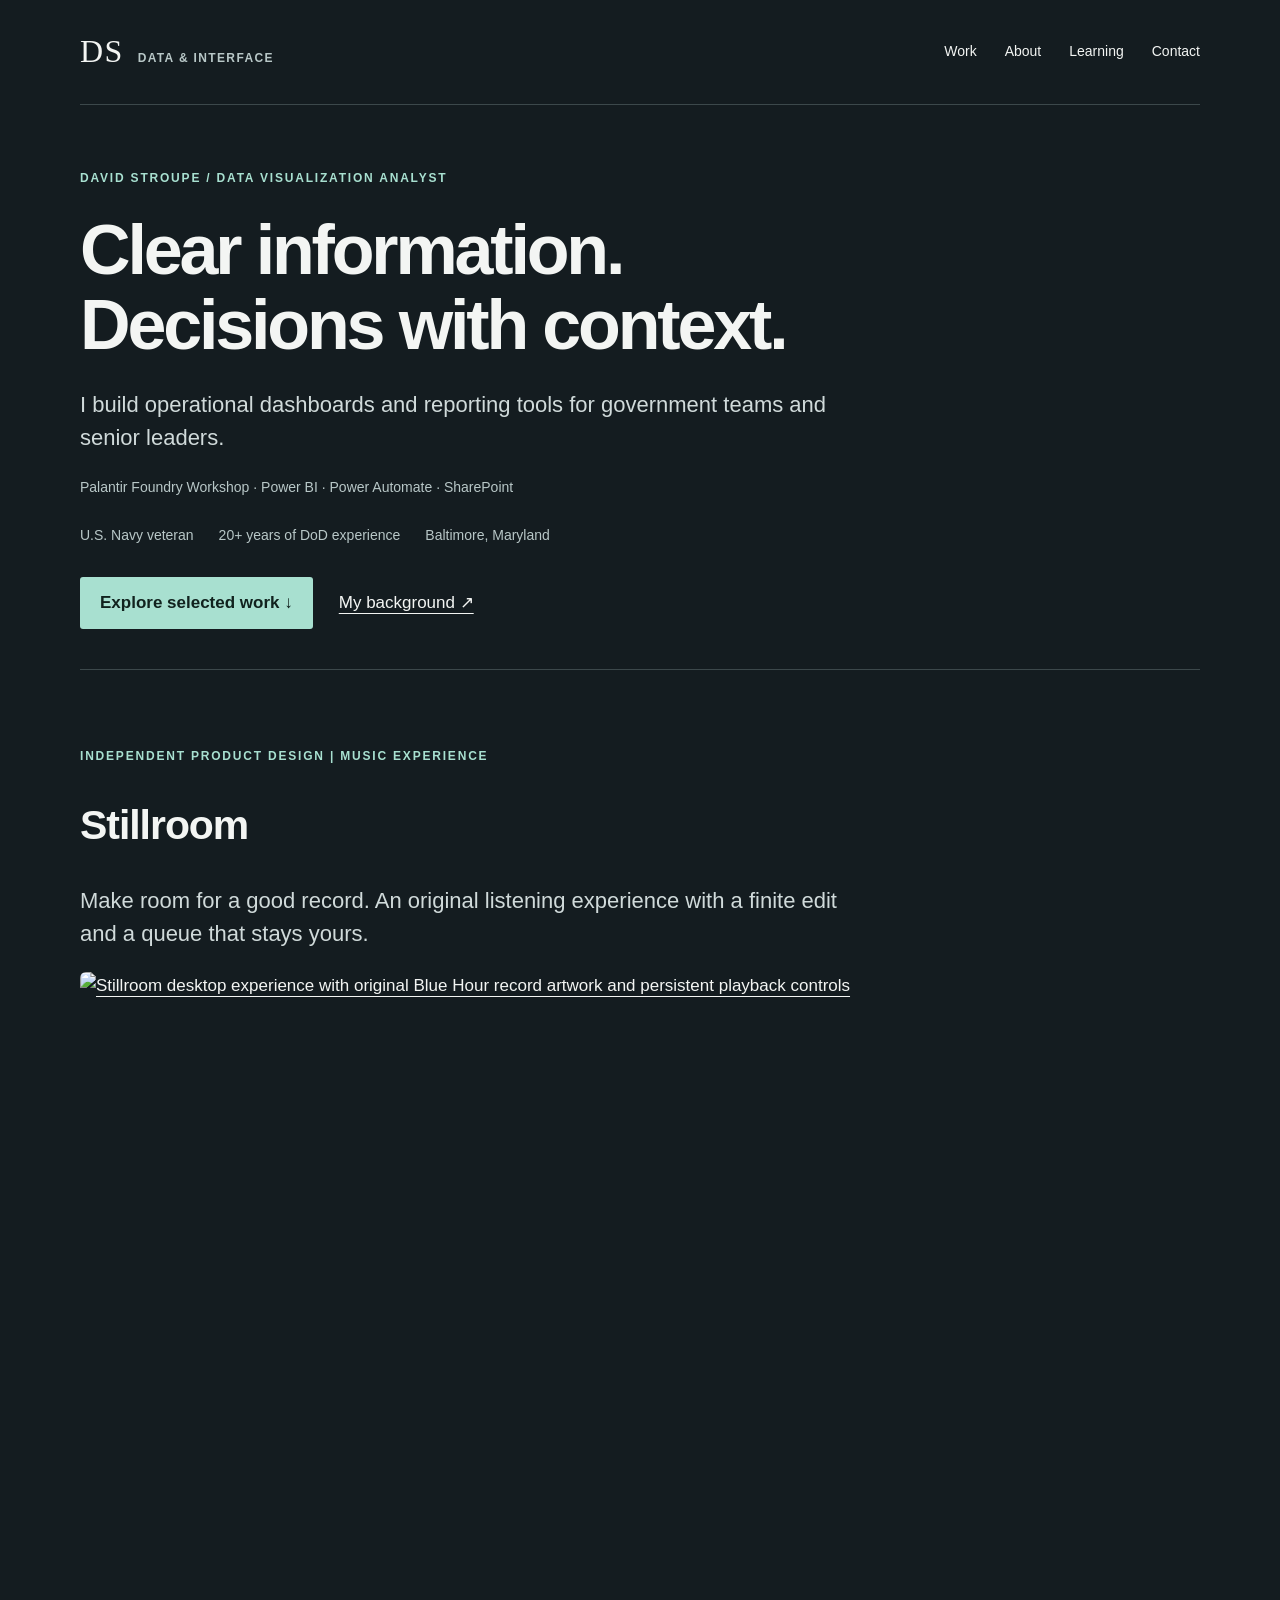
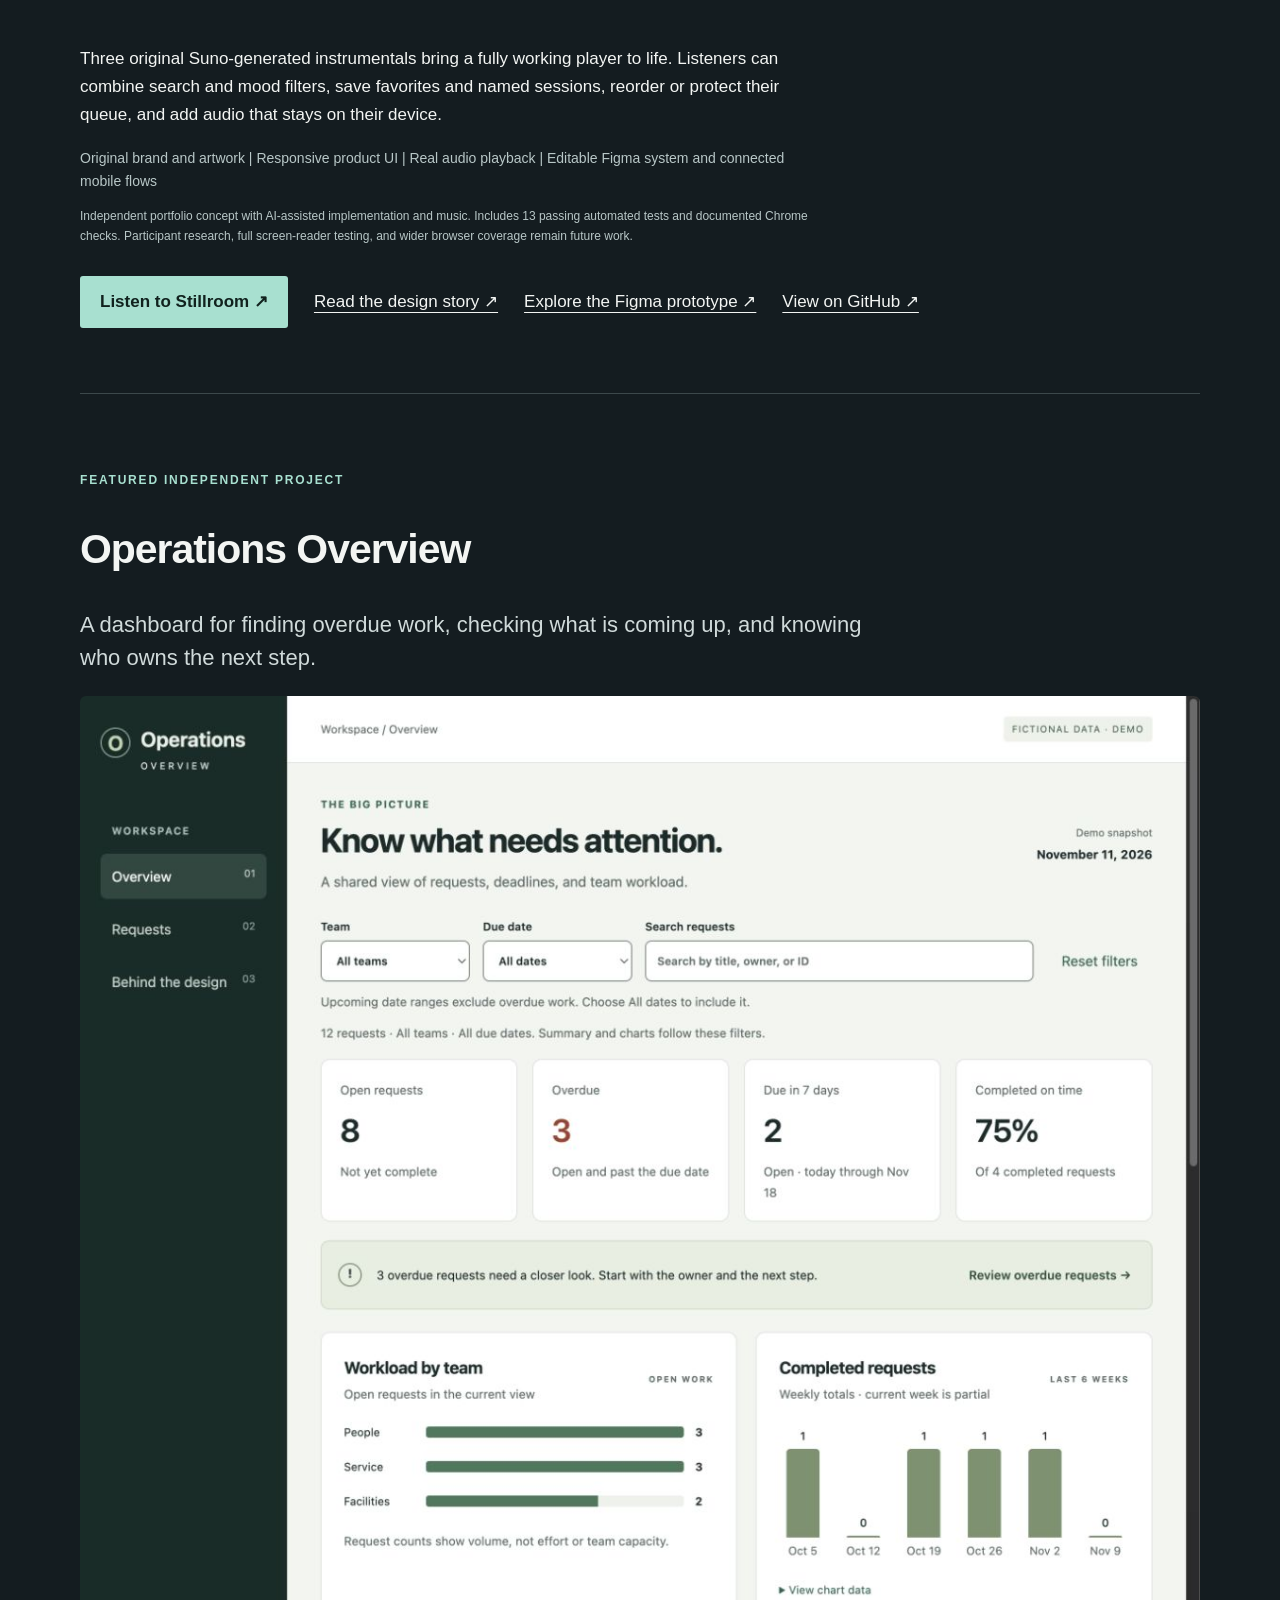
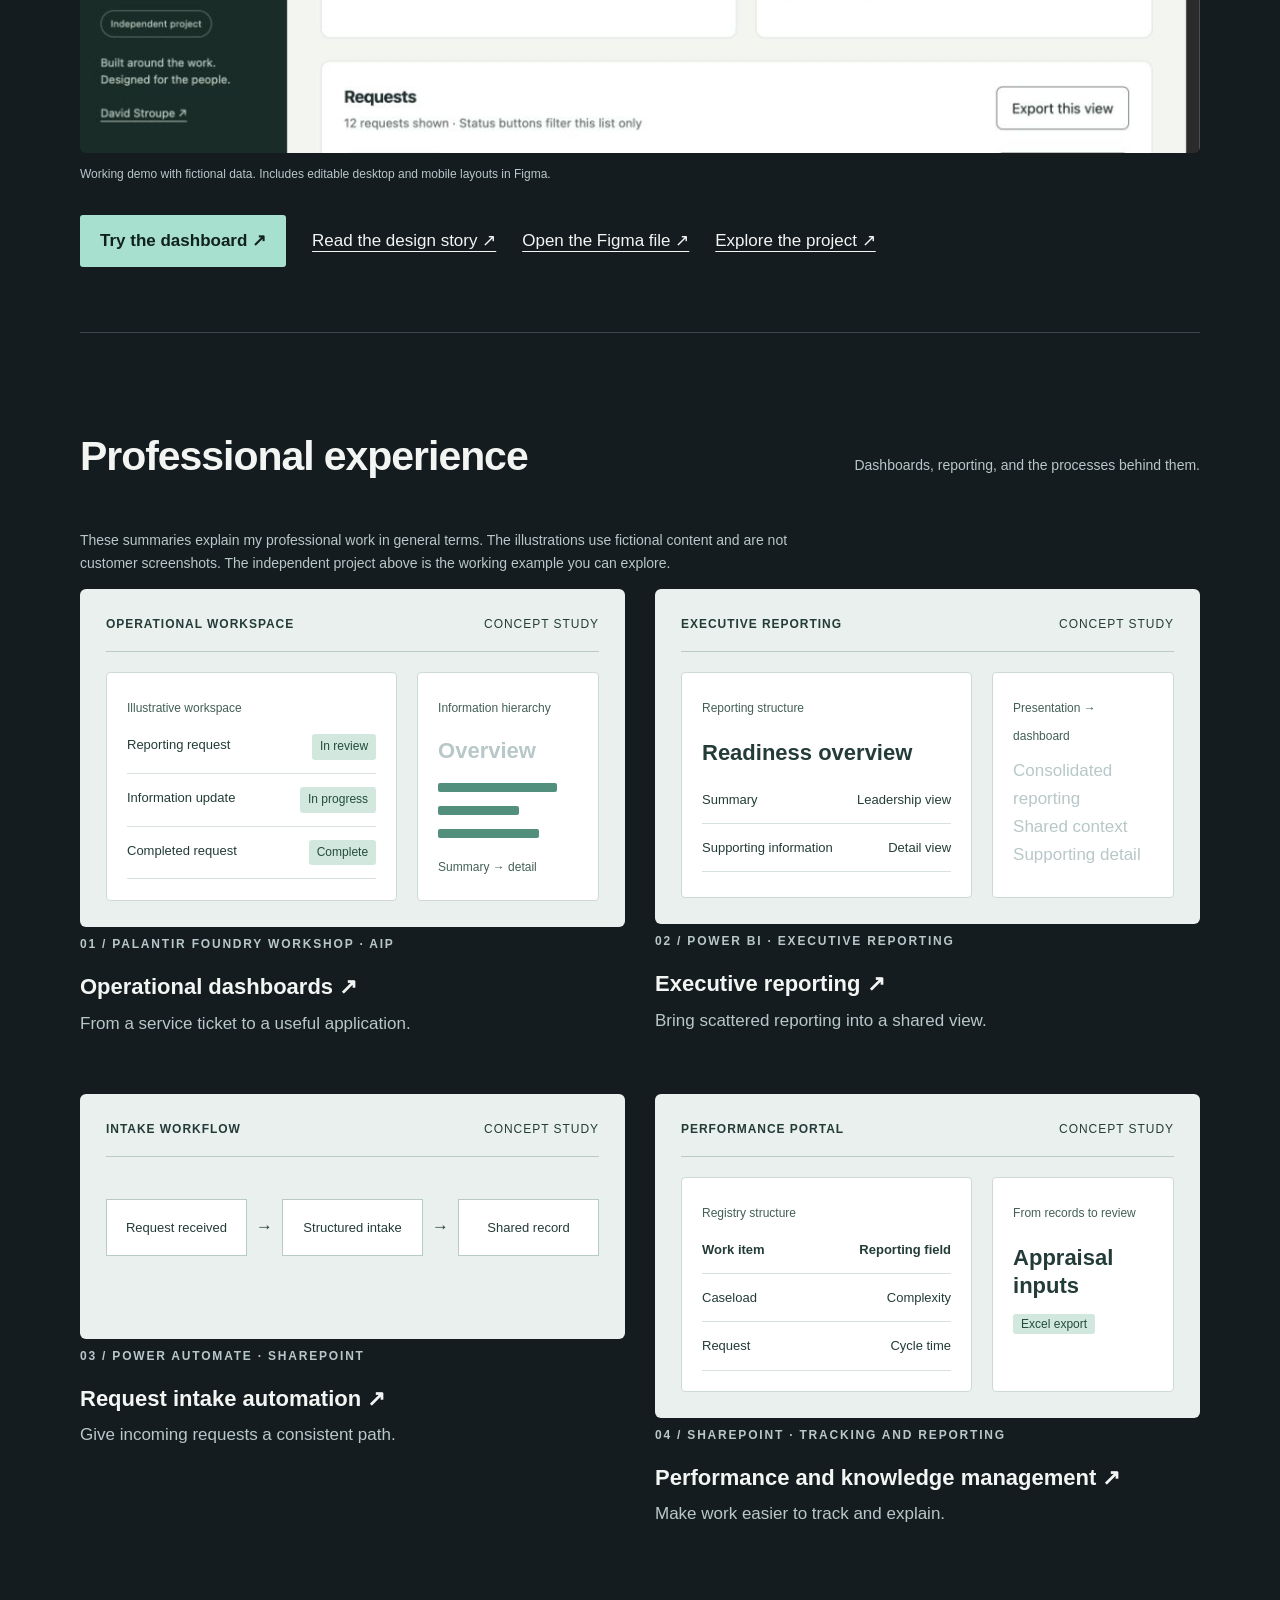
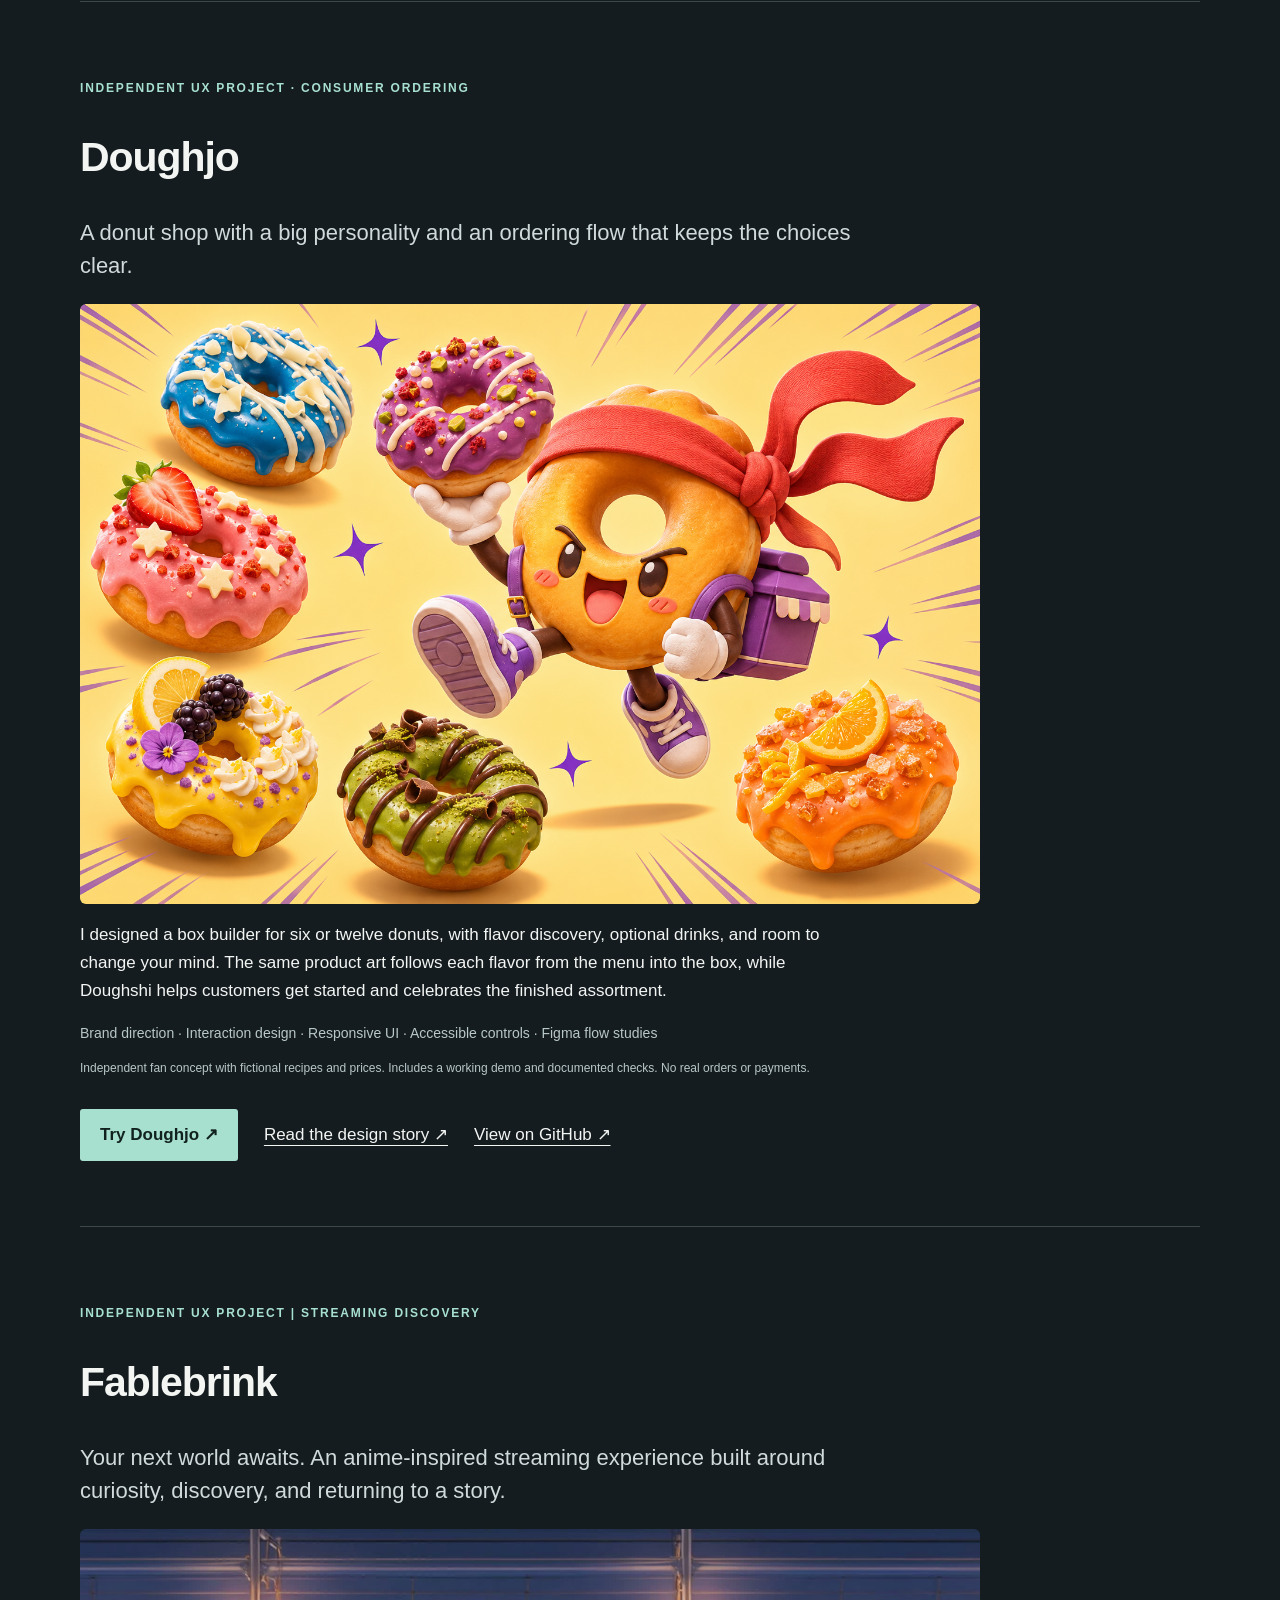
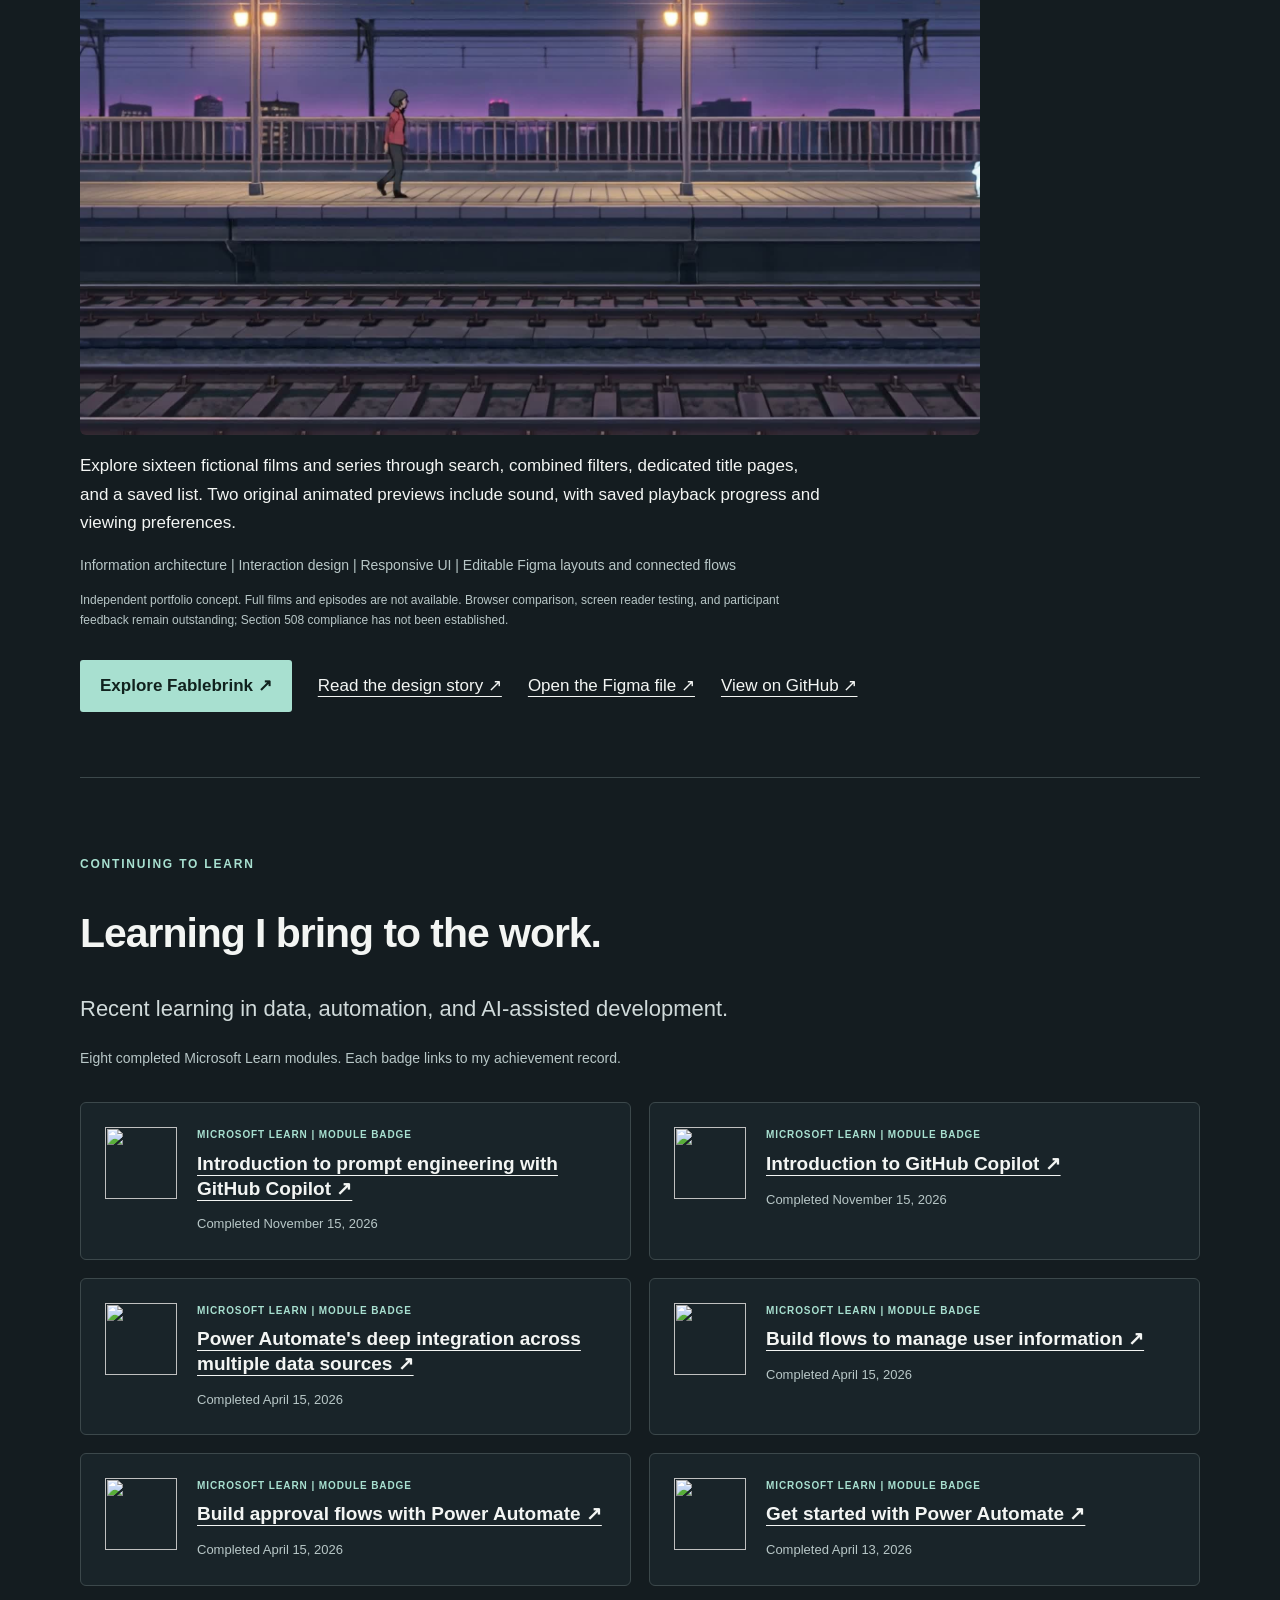
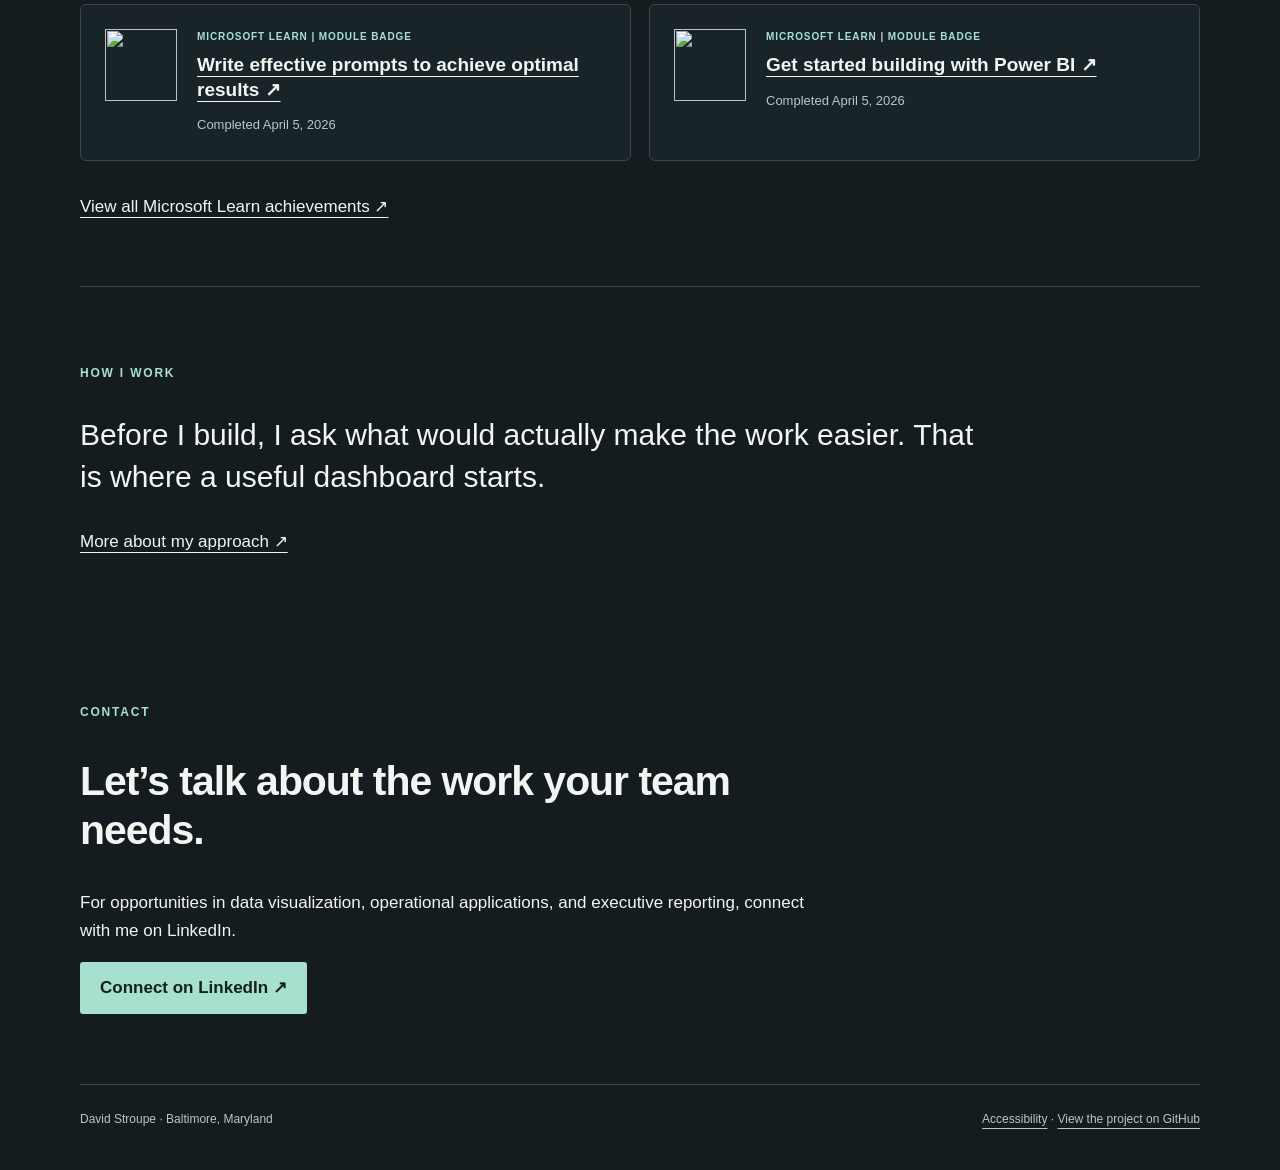
==== index.html @ 4c66e76f "Add completed Copilot prompt engineering module" ====
<!doctype html><html lang="en"><head><meta charset="utf-8"><meta name="viewport" content="width=device-width,initial-scale=1"><meta name="description" content="Operational dashboards, Power BI reporting, Power Automate workflows, and SharePoint applications by Navy veteran David Stroupe."><meta name="theme-color" content="#141c20"><title>Data visualization & operational applications | David Stroupe</title><link rel="stylesheet" href="style.css"><style>.learning-grid{display:grid;grid-template-columns:repeat(2,minmax(0,1fr));gap:18px;list-style:none;padding:0;margin:32px 0}.learning-card{display:flex;align-items:flex-start;gap:20px;padding:24px;border:1px solid #3c484b;border-radius:6px;background:#192429}.learning-card img{flex:0 0 72px}.learning-card h3{font-size:19px;margin:8px 0 12px;overflow-wrap:anywhere}.learning-card p{margin:0}.learning-card .eyebrow{font-size:10px;letter-spacing:.09em}.learning-card .meta{font-size:13px}@media(max-width:700px){.learning-grid{grid-template-columns:1fr}.learning-card{padding:20px;gap:16px}.learning-card img{width:56px;height:56px;flex-basis:56px}}@media(max-width:380px){header{flex-wrap:wrap;gap:12px}nav{flex-wrap:wrap}}</style></head><body><a class="skip" href="#main">Skip to content</a><div class="wrap"><header><a class="brand" href="index.html" aria-label="David Stroupe home"><b>DS</b><span>DATA & INTERFACE</span></a><nav aria-label="Main navigation"><a href="index.html#work">Work</a><a href="about.html">About</a><a href="#learning">Learning</a><a href="#contact">Contact</a></nav></header><main id="main" tabindex="-1"><section class="intro"><p class="eyebrow">David Stroupe / Data Visualization Analyst</p><h1>Clear information.<br>Decisions with context.</h1><p class="lead">I build operational dashboards and reporting tools for government teams and senior leaders.</p><p class="meta">Palantir Foundry Workshop · Power BI · Power Automate · SharePoint</p><div class="indexline"><span>U.S. Navy veteran</span><span>20+ years of DoD experience</span><span>Baltimore, Maryland</span></div><div class="actions"><a class="button" href="#stillroom">Explore selected work ↓</a><a href="about.html">My background ↗</a></div></section><section class="section" id="stillroom" aria-labelledby="stillroom-title"><p class="eyebrow">Independent product design | Music experience</p><h2 id="stillroom-title">Stillroom</h2><p class="lead">Make room for a good record. An original listening experience with a finite edit and a queue that stays yours.</p><a href="https://dnstroupe.github.io/stillroom/"><img src="https://dnstroupe.github.io/stillroom/docs/stillroom-desktop.jpg" alt="Stillroom desktop experience with original Blue Hour record artwork and persistent playback controls" width="1440" height="1050" loading="lazy" style="display:block;width:100%;max-width:900px;height:auto;border-radius:6px"></a><p>Three original Suno-generated instrumentals bring a fully working player to life. Listeners can combine search and mood filters, save favorites and named sessions, reorder or protect their queue, and add audio that stays on their device.</p><p class="meta">Original brand and artwork | Responsive product UI | Real audio playback | Editable Figma system and connected mobile flows</p><p class="caption">Independent portfolio concept with AI-assisted implementation and music. Includes 13 passing automated tests and documented Chrome checks. Participant research, full screen-reader testing, and wider browser coverage remain future work.</p><div class="actions"><a class="button" href="https://dnstroupe.github.io/stillroom/">Listen to Stillroom ↗</a><a href="https://dnstroupe.github.io/stillroom/case-study.html">Read the design story ↗</a><a href="https://www.figma.com/design/w4ichthh1SMuQNj2Mk40c5?node-id=5-11">Explore the Figma prototype ↗</a><a href="https://github.com/dnstroupe/stillroom">View on GitHub ↗</a></div></section><section class="section" id="work"><p class="eyebrow">Featured independent project</p><h2>Operations Overview</h2><p class="lead">A dashboard for finding overdue work, checking what is coming up, and knowing who owns the next step.</p><a href="https://dnstroupe.github.io/operations-overview/"><img src="operations-preview.png" alt="Operations Overview showing request summaries, team workload, and completed work" style="display:block;width:100%;height:auto;border-radius:6px" width="1186" height="1119"></a><p class="caption">Working demo with fictional data. Includes editable desktop and mobile layouts in Figma.</p><div class="actions"><a class="button" href="https://dnstroupe.github.io/operations-overview/">Try the dashboard ↗</a><a href="https://dnstroupe.github.io/operations-overview/case-study.html">Read the design story ↗</a><a href="https://www.figma.com/design/buTSTCAfzuZun0weL3j43a">Open the Figma file ↗</a><a href="https://github.com/dnstroupe/operations-overview">Explore the project ↗</a></div></section><section class="section" id="professional-work"><div class="section-head"><h2>Professional experience</h2><p class="meta">Dashboards, reporting, and the processes behind them.</p></div><p class="meta">These summaries explain my professional work in general terms. The illustrations use fictional content and are not customer screenshots. The independent project above is the working example you can explore.</p><div class="work-grid"><a class="work" href="operations.html"><div class="visual " aria-label="Illustrative operations concept, not an actual work system"><div class="vtop"><strong>Operational workspace</strong><span>Concept study</span></div><div class="board"><div class="panel"><span class="label">Illustrative workspace</span><div class="row"><span>Reporting request</span><span class="tag">In review</span></div><div class="row"><span>Information update</span><span class="tag">In progress</span></div><div class="row"><span>Completed request</span><span class="tag">Complete</span></div></div><div class="panel"><span class="label">Information hierarchy</span><p style="font-size:22px;font-weight:bold;margin:12px 0">Overview</p><div class="bar" style="width:85%"></div><div class="bar" style="width:58%"></div><div class="bar" style="width:72%"></div><span class="label">Summary → detail</span></div></div></div><p class="eyebrow">01 / Palantir Foundry Workshop · AIP</p><h3>Operational dashboards ↗</h3><p>From a service ticket to a useful application.</p></a><a class="work" href="reporting.html"><div class="visual " aria-label="Illustrative reporting concept, not an actual work system"><div class="vtop"><strong>Executive reporting</strong><span>Concept study</span></div><div class="board"><div class="panel"><span class="label">Reporting structure</span><h3>Readiness overview</h3><div class="row"><span>Summary</span><span>Leadership view</span></div><div class="row"><span>Supporting information</span><span>Detail view</span></div></div><div class="panel"><span class="label">Presentation → dashboard</span><p>Consolidated reporting<br>Shared context<br>Supporting detail</p></div></div></div><p class="eyebrow">02 / Power BI · Executive reporting</p><h3>Executive reporting ↗</h3><p>Bring scattered reporting into a shared view.</p></a><a class="work" href="automation.html"><div class="visual " aria-label="Illustrative automation concept, not an actual work system"><div class="vtop"><strong>Intake workflow</strong><span>Concept study</span></div><div class="flow"><div class="step">Request received</div><span class="arrow">→</span><div class="step">Structured intake</div><span class="arrow">→</span><div class="step">Shared record</div></div></div><p class="eyebrow">03 / Power Automate · SharePoint</p><h3>Request intake automation ↗</h3><p>Give incoming requests a consistent path.</p></a><a class="work" href="portal.html"><div class="visual " aria-label="Illustrative portal concept, not an actual work system"><div class="vtop"><strong>Performance portal</strong><span>Concept study</span></div><div class="board"><div class="panel"><span class="label">Registry structure</span><div class="row"><strong>Work item</strong><strong>Reporting field</strong></div><div class="row"><span>Caseload</span><span>Complexity</span></div><div class="row"><span>Request</span><span>Cycle time</span></div></div><div class="panel"><span class="label">From records to review</span><h3>Appraisal inputs</h3><span class="tag">Excel export</span></div></div></div><p class="eyebrow">04 / SharePoint · Tracking and reporting</p><h3>Performance and knowledge management ↗</h3><p>Make work easier to track and explain.</p></a></div></section><section class="section" id="doughjo" aria-labelledby="doughjo-title"><p class="eyebrow">Independent UX project · Consumer ordering</p><h2 id="doughjo-title">Doughjo</h2><p class="lead">A donut shop with a big personality and an ordering flow that keeps the choices clear.</p><a href="https://dnstroupe.github.io/doughjo/"><img src="doughjo-preview.png" alt="Doughshi, the original Doughjo mascot, surrounded by the shop’s colorful donut concepts" width="1536" height="1024" loading="lazy" style="display:block;width:100%;max-width:900px;height:auto;border-radius:6px"></a><p>I designed a box builder for six or twelve donuts, with flavor discovery, optional drinks, and room to change your mind. The same product art follows each flavor from the menu into the box, while Doughshi helps customers get started and celebrates the finished assortment.</p><p class="meta">Brand direction · Interaction design · Responsive UI · Accessible controls · Figma flow studies</p><p class="caption">Independent fan concept with fictional recipes and prices. Includes a working demo and documented checks. No real orders or payments.</p><div class="actions"><a class="button" href="https://dnstroupe.github.io/doughjo/">Try Doughjo ↗</a><a href="https://dnstroupe.github.io/doughjo/case-study.html">Read the design story ↗</a><a href="https://github.com/dnstroupe/doughjo">View on GitHub ↗</a></div></section><section class="section" id="fablebrink" aria-labelledby="fablebrink-title"><p class="eyebrow">Independent UX project | Streaming discovery</p><h2 id="fablebrink-title">Fablebrink</h2><p class="lead">Your next world awaits. An anime-inspired streaming experience built around curiosity, discovery, and returning to a story.</p><a href="https://dnstroupe.github.io/fablebrink/dist/"><img src="fablebrink-preview.jpg" alt="Original night-train artwork for Fablebrink’s After the Last Train preview" loading="lazy" style="display:block;width:100%;max-width:900px;height:auto;border-radius:6px"></a><p>Explore sixteen fictional films and series through search, combined filters, dedicated title pages, and a saved list. Two original animated previews include sound, with saved playback progress and viewing preferences.</p><p class="meta">Information architecture | Interaction design | Responsive UI | Editable Figma layouts and connected flows</p><p class="caption">Independent portfolio concept. Full films and episodes are not available. Browser comparison, screen reader testing, and participant feedback remain outstanding; Section 508 compliance has not been established.</p><div class="actions"><a class="button" href="https://dnstroupe.github.io/fablebrink/dist/">Explore Fablebrink ↗</a><a href="https://dnstroupe.github.io/fablebrink/dist/case-study.html">Read the design story ↗</a><a href="https://www.figma.com/design/m1JMrEeFiQKkrbcpRGlVE6?node-id=11-69">Open the Figma file ↗</a><a href="https://github.com/dnstroupe/fablebrink">View on GitHub ↗</a></div></section><section class="section" id="learning" aria-labelledby="learning-title"><p class="eyebrow">Continuing to learn</p><h2 id="learning-title">Learning I bring to the work.</h2><p class="lead">Recent learning in data, automation, and AI-assisted development.</p><p class="meta">Eight completed Microsoft Learn modules. Each badge links to my achievement record.</p><ul class="learning-grid"><li class="learning-card"><img src="https://learn.microsoft.com/en-us/training/achievements/generic-badge.svg" alt="" width="72" height="72" loading="lazy"><div><p class="eyebrow">Microsoft Learn | Module badge</p><h3><a href="https://learn.microsoft.com/en-us/users/dstroupe-1306/achievements/print/HVWXT3N8">Introduction to prompt engineering with GitHub Copilot ↗</a></h3><p class="meta">Completed <time datetime="2026-11-15">November 15, 2026</time></p></div></li>
<li class="learning-card"><img src="https://learn.microsoft.com/en-us/learn/achievements/generic-badge.svg" alt="" width="72" height="72" loading="lazy"><div><p class="eyebrow">Microsoft Learn | Module badge</p><h3><a href="https://learn.microsoft.com/en-us/users/dstroupe-1306/achievements/print/973WKRKU">Introduction to GitHub Copilot ↗</a></h3><p class="meta">Completed <time datetime="2026-11-15">November 15, 2026</time></p></div></li>
<li class="learning-card"><img src="https://learn.microsoft.com/en-us/training/achievements/multiple-data-sources.svg" alt="" width="72" height="72" loading="lazy"><div><p class="eyebrow">Microsoft Learn | Module badge</p><h3><a href="https://learn.microsoft.com/en-us/users/dstroupe-1306/achievements/print/NM8A3JZF">Power Automate's deep integration across multiple data sources ↗</a></h3><p class="meta">Completed <time datetime="2026-04-15">April 15, 2026</time></p></div></li>
<li class="learning-card"><img src="https://learn.microsoft.com/en-us/training/achievements/manage-user-information.svg" alt="" width="72" height="72" loading="lazy"><div><p class="eyebrow">Microsoft Learn | Module badge</p><h3><a href="https://learn.microsoft.com/en-us/users/dstroupe-1306/achievements/print/9R6W5XJU">Build flows to manage user information ↗</a></h3><p class="meta">Completed <time datetime="2026-04-15">April 15, 2026</time></p></div></li>
<li class="learning-card"><img src="https://learn.microsoft.com/en-us/training/achievements/build-approval-flows.svg" alt="" width="72" height="72" loading="lazy"><div><p class="eyebrow">Microsoft Learn | Module badge</p><h3><a href="https://learn.microsoft.com/en-us/users/dstroupe-1306/achievements/print/379W3RFH">Build approval flows with Power Automate ↗</a></h3><p class="meta">Completed <time datetime="2026-04-15">April 15, 2026</time></p></div></li>
<li class="learning-card"><img src="https://learn.microsoft.com/en-us/training/achievements/get-started-with-flow.svg" alt="" width="72" height="72" loading="lazy"><div><p class="eyebrow">Microsoft Learn | Module badge</p><h3><a href="https://learn.microsoft.com/en-us/users/dstroupe-1306/achievements/print/NMHG4J2F">Get started with Power Automate ↗</a></h3><p class="meta">Completed <time datetime="2026-04-13">April 13, 2026</time></p></div></li>
<li class="learning-card"><img src="https://learn.microsoft.com/en-us/training/achievements/generic-badge.svg" alt="" width="72" height="72" loading="lazy"><div><p class="eyebrow">Microsoft Learn | Module badge</p><h3><a href="https://learn.microsoft.com/en-us/users/dstroupe-1306/achievements/print/46M75UXK">Write effective prompts to achieve optimal results ↗</a></h3><p class="meta">Completed <time datetime="2026-04-05">April 5, 2026</time></p></div></li>
<li class="learning-card"><img src="https://learn.microsoft.com/en-us/training/achievements/get-started-power-bi.svg" alt="" width="72" height="72" loading="lazy"><div><p class="eyebrow">Microsoft Learn | Module badge</p><h3><a href="https://learn.microsoft.com/en-us/users/dstroupe-1306/achievements/print/HZC5YBE8">Get started building with Power BI ↗</a></h3><p class="meta">Completed <time datetime="2026-04-05">April 5, 2026</time></p></div></li></ul><div class="actions"><a href="https://learn.microsoft.com/en-us/users/dstroupe-1306/achievements">View all Microsoft Learn achievements ↗</a></div></section><section class="section"><p class="eyebrow">How I work</p><p class="quote">Before I build, I ask what would actually make the work easier. That is where a useful dashboard starts.</p><a href="about.html">More about my approach ↗</a></section></main><section class="contact" id="contact" aria-labelledby="contact-title"><p class="eyebrow">Contact</p><h2 id="contact-title">Let’s talk about the work your team needs.</h2><p>For opportunities in data visualization, operational applications, and executive reporting, connect with me on LinkedIn.</p><a class="button" href="https://www.linkedin.com/in/david-stroupe/">Connect on LinkedIn ↗</a></section><footer><span>David Stroupe · Baltimore, Maryland</span><span><a href="accessibility.html">Accessibility</a> · <a href="https://github.com/dnstroupe/data-design-portfolio">View the project on GitHub</a></span></footer></div></body></html>
---- style.css ----
*{box-sizing:border-box}html{scroll-behavior:smooth}body{margin:0;background:#141c20;color:#f3f5f3;font:17px/1.65 Arial,Helvetica,sans-serif}a{color:inherit;text-underline-offset:5px}a:hover{color:#a8e0d0}a:focus-visible,button:focus-visible{outline:3px solid #a8e0d0;outline-offset:6px}.skip{position:absolute;top:-90px;background:#fff;color:#111;padding:12px;z-index:5}.skip:focus{top:0}.wrap{max-width:1200px;margin:auto;padding:0 40px}header{display:flex;justify-content:space-between;align-items:center;padding:30px 0;border-bottom:1px solid #3c484b}.brand{text-decoration:none;font-weight:700;letter-spacing:.08em}.brand b{font:32px Georgia,serif;margin-right:14px}.brand span{font-size:12px;color:#b8c7c7}nav{display:flex;gap:28px;font-size:14px}nav a{text-decoration:none;display:inline-flex;align-items:center;min-height:44px}.eyebrow{color:#a8e0d0;font-size:12px;letter-spacing:.15em;text-transform:uppercase;font-weight:700}.intro{padding:52px 0 40px;max-width:980px}h1{font-size:clamp(40px,5.7vw,70px);line-height:1.08;letter-spacing:-.045em;font-weight:600;margin:24px 0}h2{font-size:clamp(28px,3.2vw,42px);line-height:1.2;letter-spacing:-.025em}h3{font-size:22px;line-height:1.3}p{max-width:740px}.lead{font-size:22px;color:#d0dada;line-height:1.5;max-width:790px}.meta{color:#b8c7c7;font-size:14px}.actions{display:flex;gap:26px;align-items:center;margin-top:30px;flex-wrap:wrap}.button{display:inline-block;padding:12px 20px;background:#a8e0d0;color:#11221e;text-decoration:none;font-weight:700;border-radius:3px}.button:hover{background:#d0f2e8;color:#11221e}.section{padding:65px 0;border-top:1px solid #3c484b}.section-head{display:flex;justify-content:space-between;gap:30px;align-items:baseline}.work-grid{display:grid;grid-template-columns:1fr 1fr;gap:48px 30px}.work{text-decoration:none;display:block}.work h3{margin:18px 0 8px}.work p{margin:8px 0;color:#b8c7c7}.work:hover h3{text-decoration:underline}.visual{background:#eaf0ee;color:#243c38;padding:26px;border-radius:6px;overflow:hidden;min-height:245px}.visual.large{padding:34px;min-height:330px}.vtop{display:flex;justify-content:space-between;gap:12px;border-bottom:1px solid #bccbc5;padding-bottom:16px;font-size:12px;letter-spacing:.08em;text-transform:uppercase}.board{display:grid;grid-template-columns:1.6fr 1fr;gap:20px;padding-top:20px}.panel{background:#fff;border:1px solid #ced9d4;padding:20px;border-radius:4px}.row{display:flex;justify-content:space-between;gap:15px;padding:13px 0;border-bottom:1px solid #d8e1dc;font-size:13px}.tag{font-size:12px;background:#d2e8df;color:#234c3c;padding:3px 8px;border-radius:3px;white-space:nowrap}.label{font-size:12px;color:#435f56}.bar{height:9px;background:#528f7d;margin:14px 0;border-radius:2px}.flow{display:flex;align-items:center;gap:9px;margin:42px 0}.step{flex:1;background:white;border:1px solid #b7cbc2;padding:17px 10px;text-align:center;font-size:13px}.caption{font-size:12px;color:#b8c7c7;margin:12px 0 0}.case-grid{display:grid;grid-template-columns:230px 1fr;gap:75px}.case-grid article section{margin:0 0 40px}.case-grid article h2{font-size:28px}.facts{font-size:14px;color:#b8c7c7}.facts dt{color:#a8e0d0;margin-top:22px;font-size:12px;text-transform:uppercase;letter-spacing:.08em}.facts dd{margin:5px 0}.quote{font-size:30px;line-height:1.4;max-width:900px}.contact{padding:70px 0}.contact h2{max-width:700px}footer{border-top:1px solid #3c484b;padding:25px 0 40px;font-size:12px;color:#b8c7c7;display:flex;justify-content:space-between;gap:20px}.text-page{max-width:850px;padding-bottom:70px}.text-page p{font-size:19px}.note{border-left:2px solid #a8e0d0;padding-left:20px;color:#b8c7c7}.indexline{display:flex;gap:25px;flex-wrap:wrap;color:#b8c7c7;font-size:14px;margin:25px 0}.about-columns{display:grid;grid-template-columns:1fr 1fr;gap:60px}@media(max-width:700px){.wrap{padding:0 22px}header{padding:22px 0;align-items:flex-start}.brand span{display:none}nav{gap:16px;font-size:13px}.intro{padding:50px 0 35px}.lead{font-size:19px}.work-grid,.case-grid,.about-columns{grid-template-columns:1fr;gap:30px}.section{padding:42px 0}.section-head{display:block}.visual,.visual.large{padding:16px;min-height:0}.board{grid-template-columns:1fr}.board .panel:last-child{display:block}.flow{flex-direction:column;align-items:stretch;margin:22px 0}.flow .arrow{transform:rotate(90deg);align-self:center}.facts{display:block}.facts dt{margin-top:0}.facts dd{margin-bottom:18px}footer{flex-direction:column}.quote{font-size:24px}}@media(prefers-reduced-motion:reduce){html{scroll-behavior:auto}}
main:focus{outline:none}a{scroll-margin-block:24px}.text-page,.case-grid article{overflow-wrap:anywhere}@media(forced-colors:active){a:focus-visible{outline:3px solid Highlight}.button{border:2px solid ButtonText}.visual,.panel{border:1px solid CanvasText}}
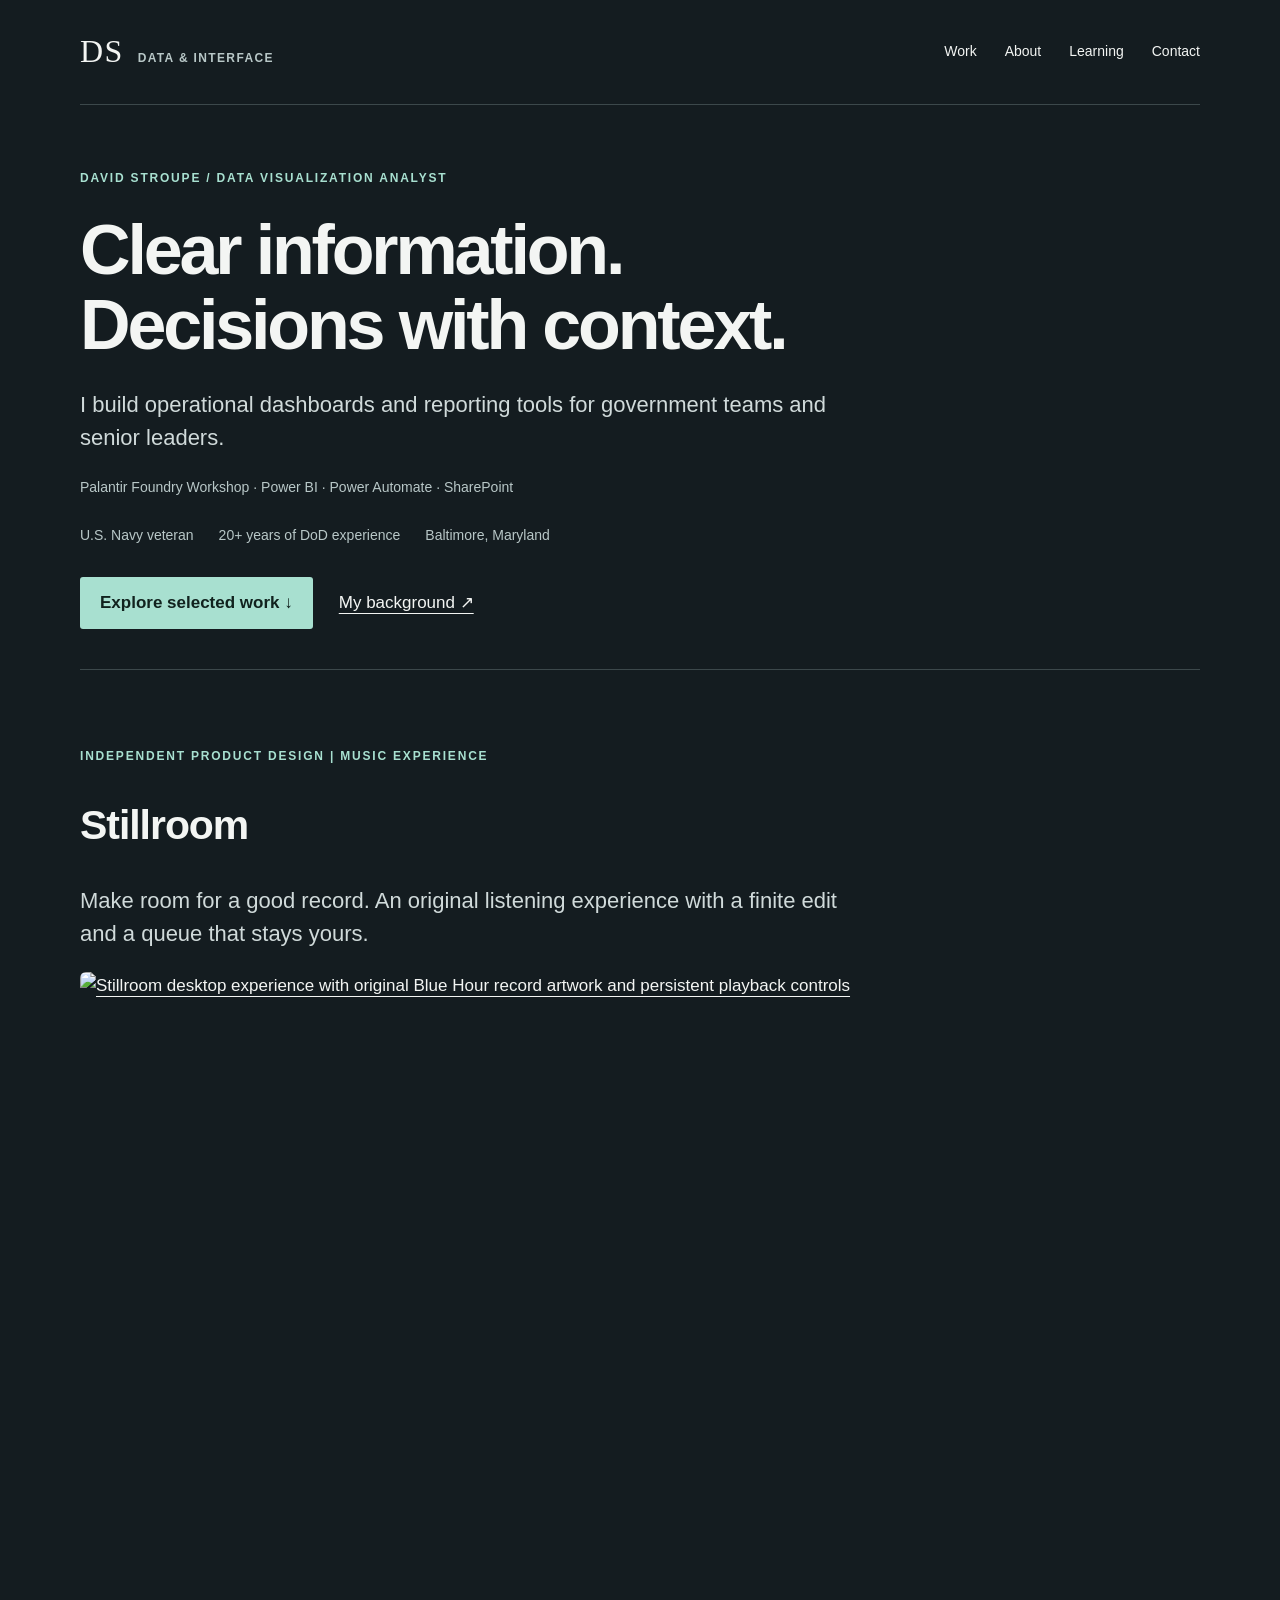
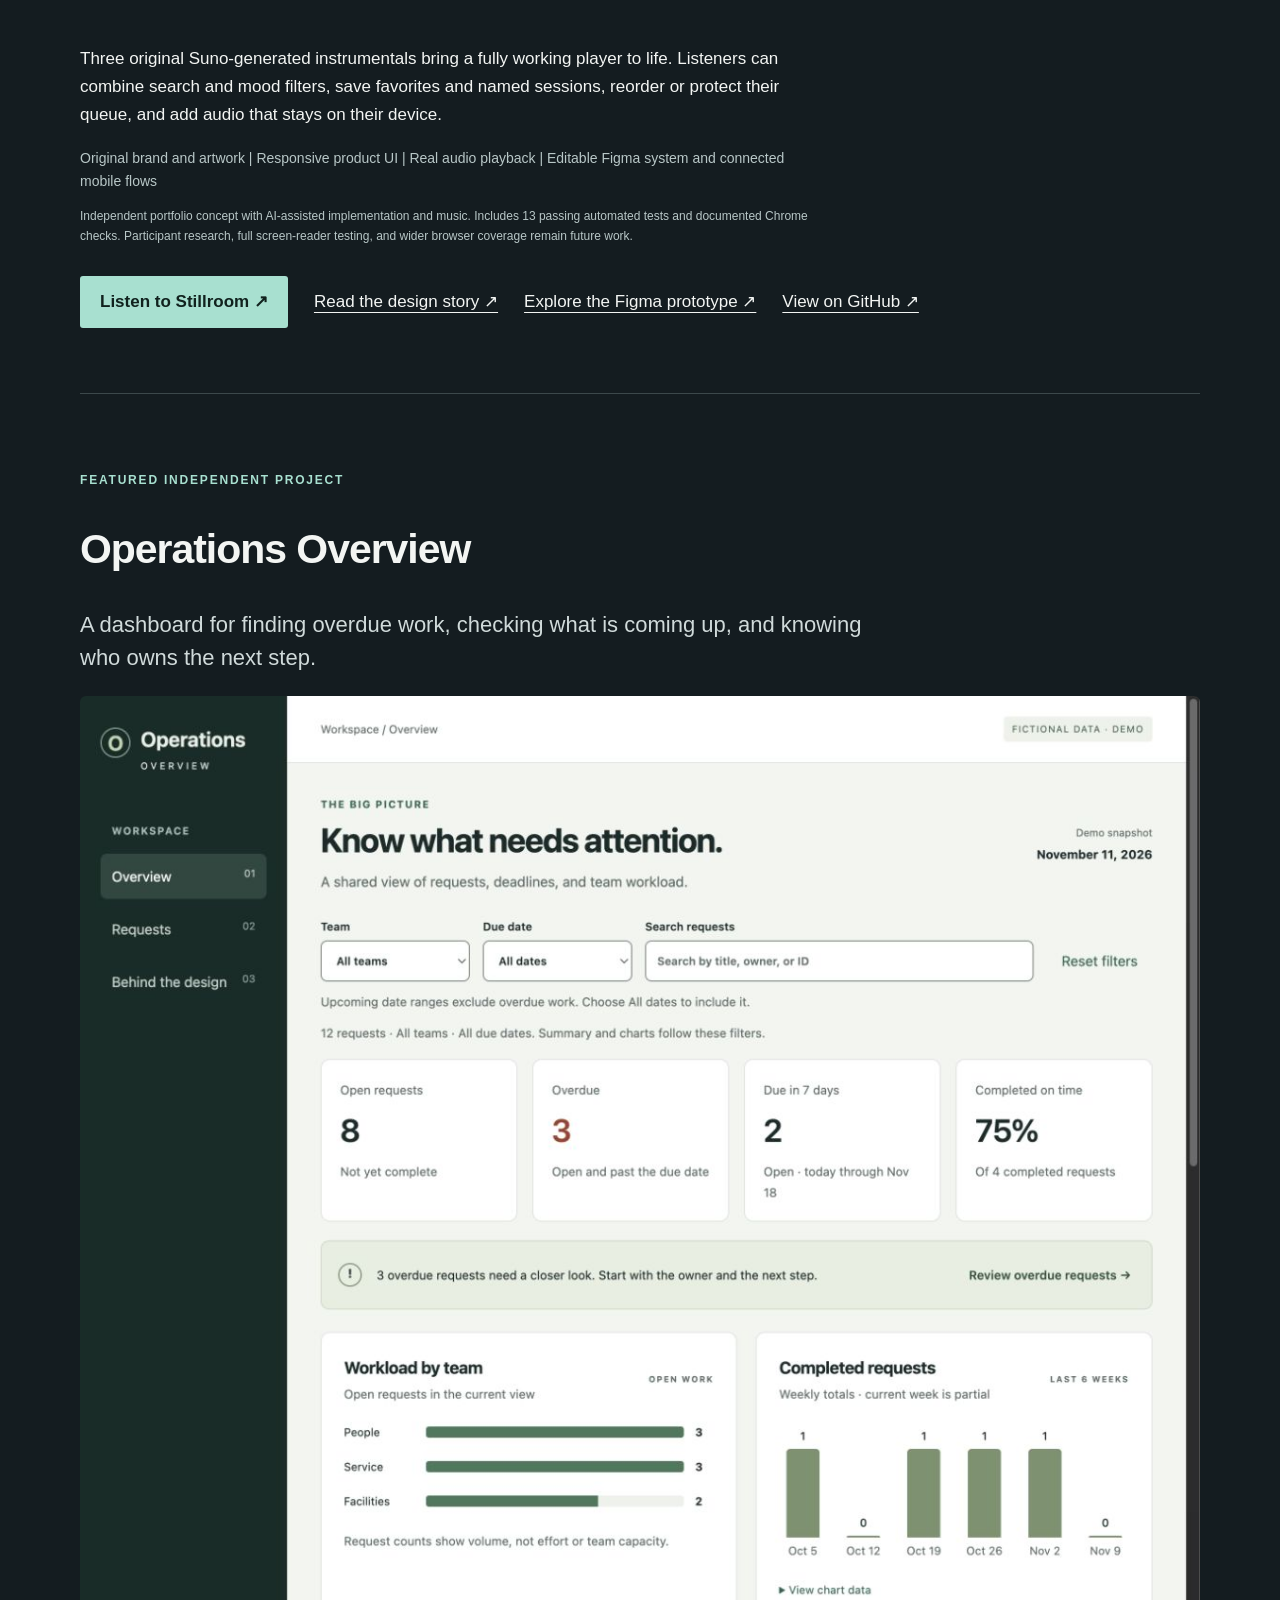
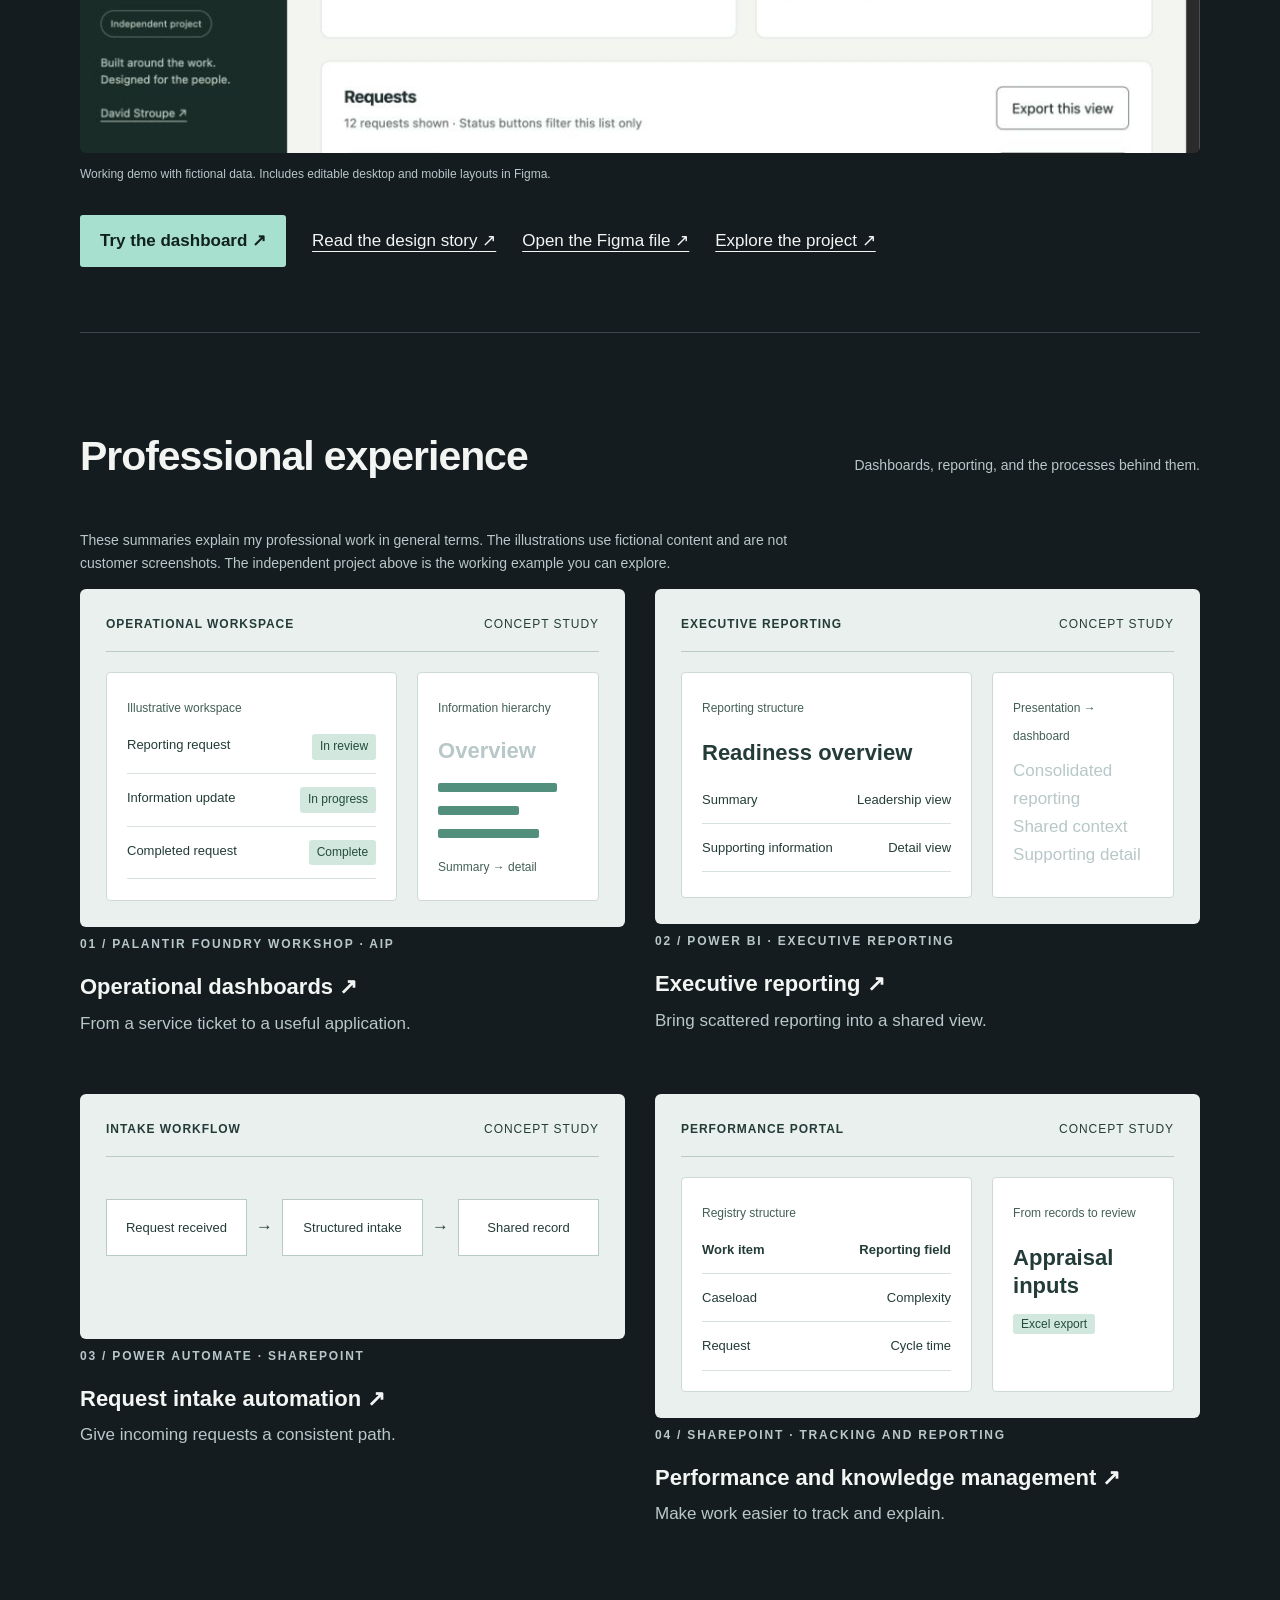
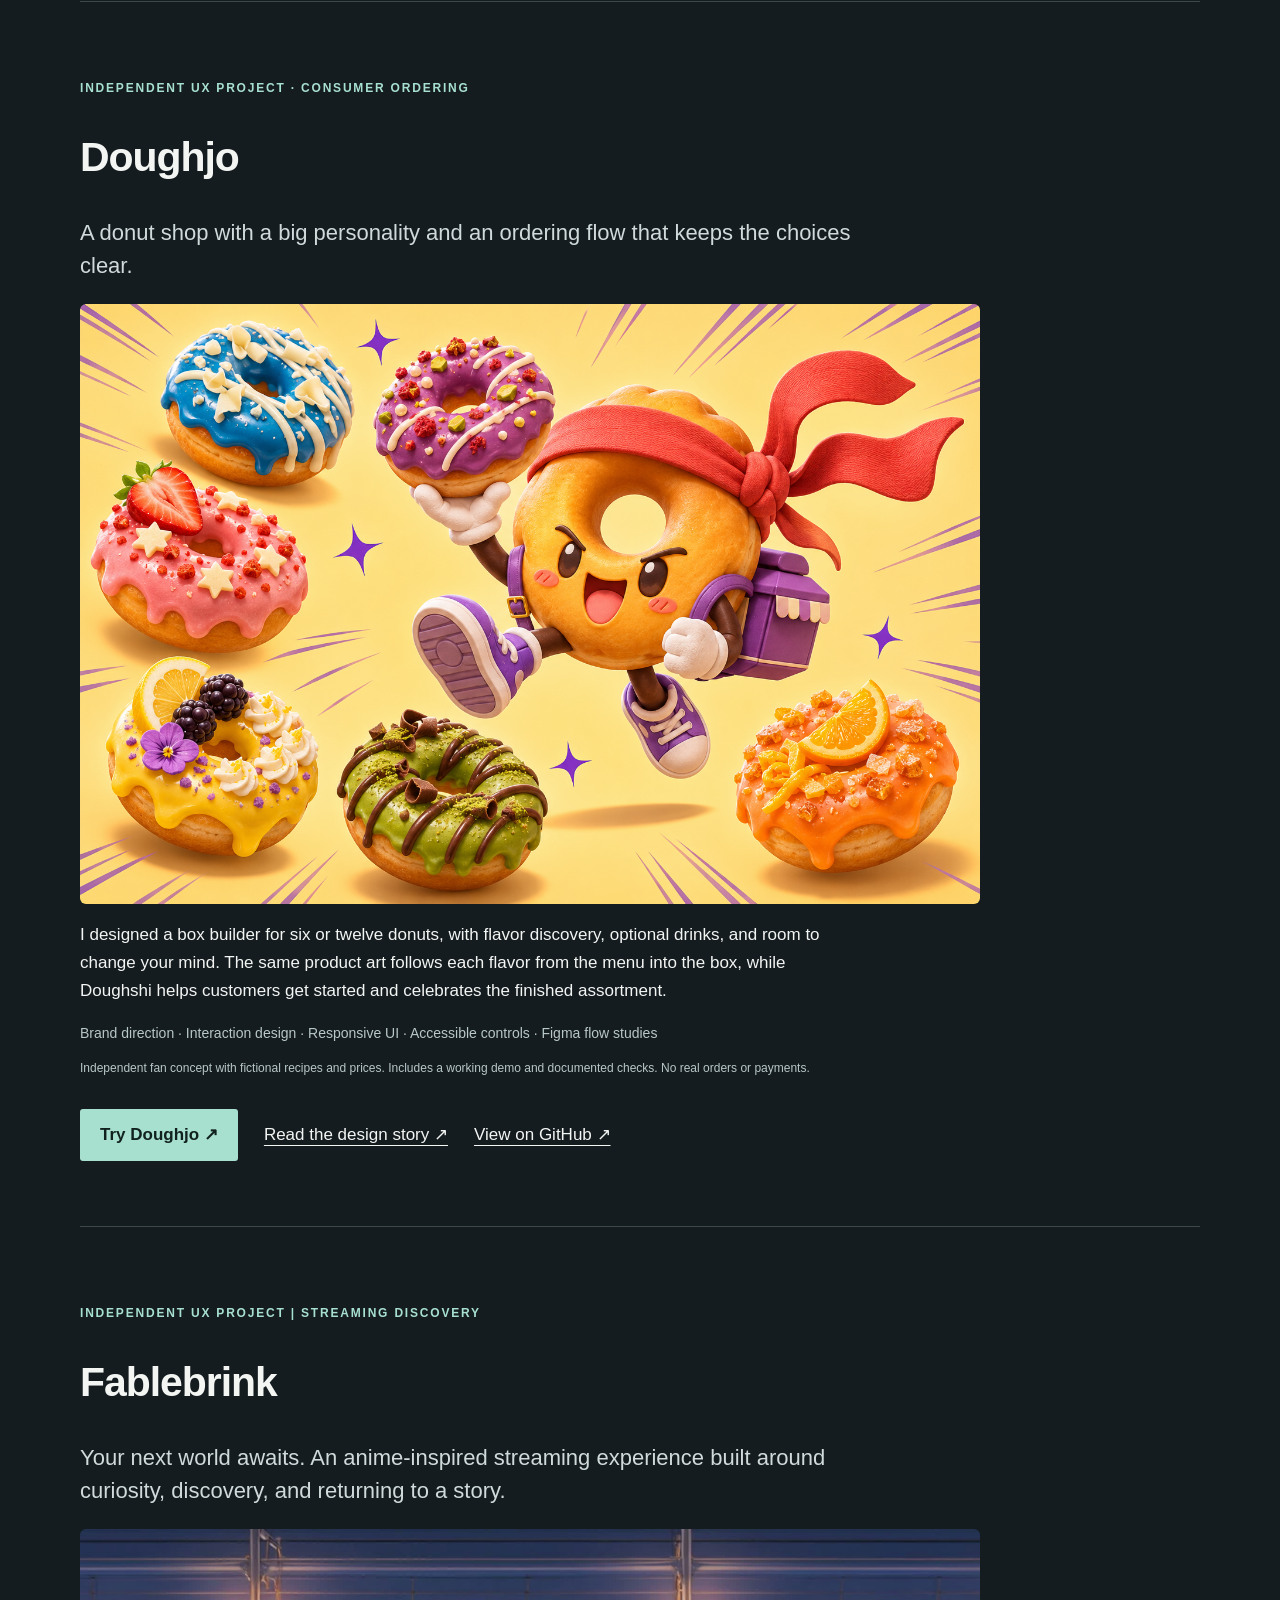
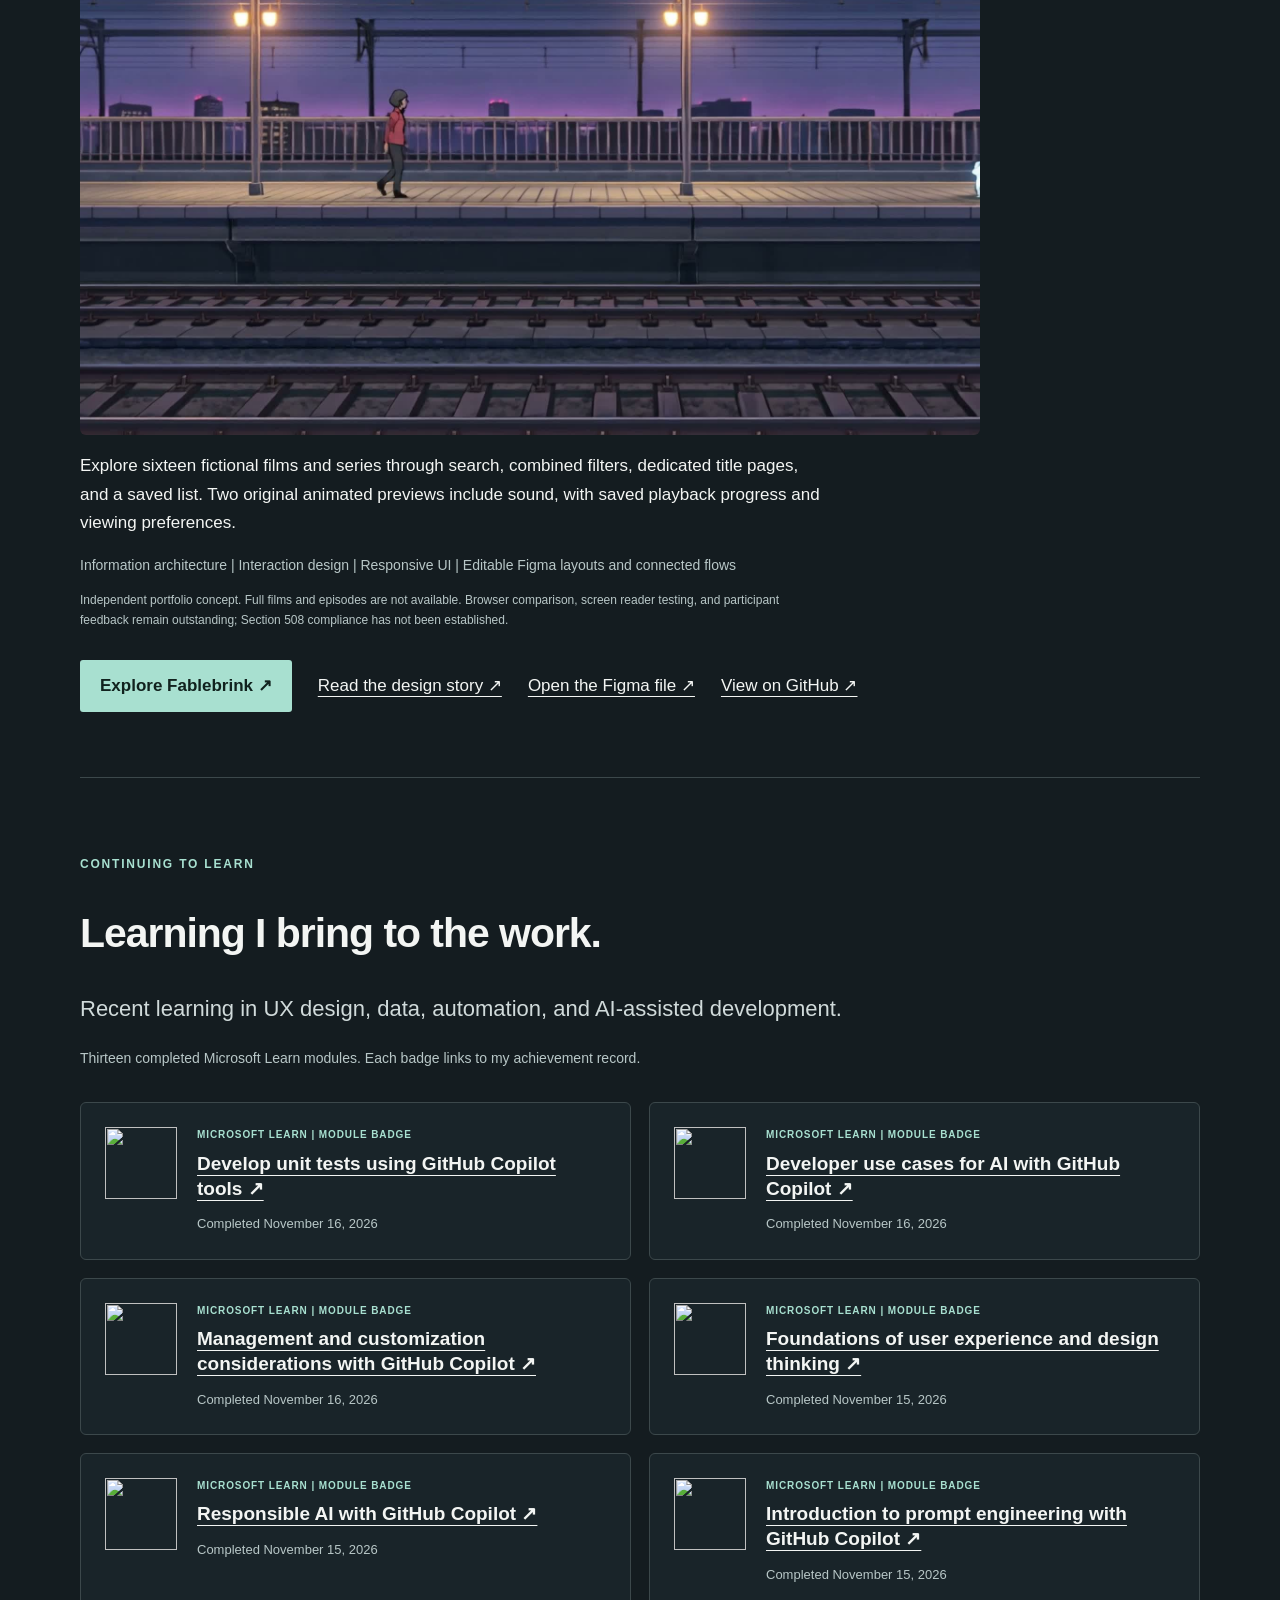
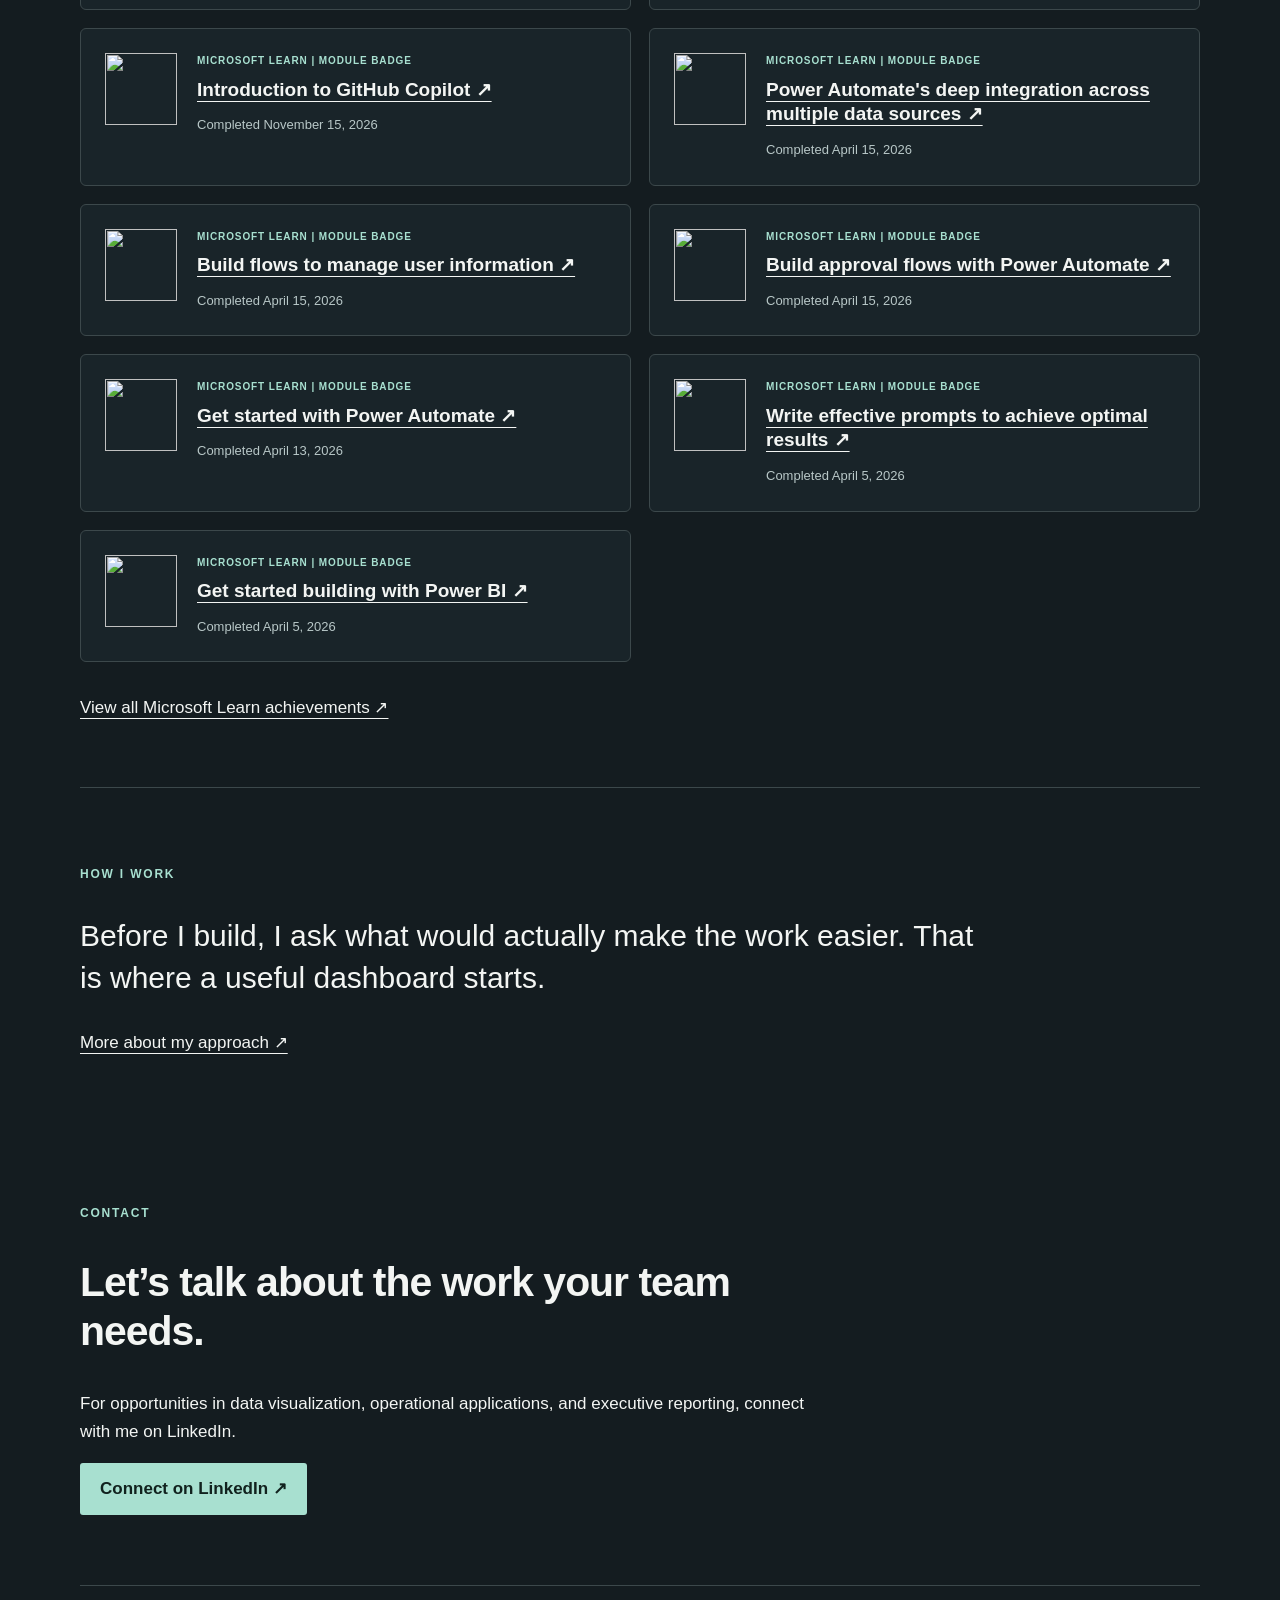
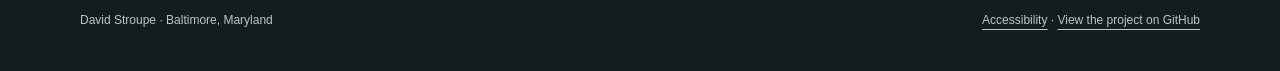
==== commit 4e0878ce: "Add five verified Microsoft Learn badges to portfolio" ====
--- a/index.html
+++ b/index.html
@@ -1,4 +1,9 @@
-<!doctype html><html lang="en"><head><meta charset="utf-8"><meta name="viewport" content="width=device-width,initial-scale=1"><meta name="description" content="Operational dashboards, Power BI reporting, Power Automate workflows, and SharePoint applications by Navy veteran David Stroupe."><meta name="theme-color" content="#141c20"><title>Data visualization & operational applications | David Stroupe</title><link rel="stylesheet" href="style.css"><style>.learning-grid{display:grid;grid-template-columns:repeat(2,minmax(0,1fr));gap:18px;list-style:none;padding:0;margin:32px 0}.learning-card{display:flex;align-items:flex-start;gap:20px;padding:24px;border:1px solid #3c484b;border-radius:6px;background:#192429}.learning-card img{flex:0 0 72px}.learning-card h3{font-size:19px;margin:8px 0 12px;overflow-wrap:anywhere}.learning-card p{margin:0}.learning-card .eyebrow{font-size:10px;letter-spacing:.09em}.learning-card .meta{font-size:13px}@media(max-width:700px){.learning-grid{grid-template-columns:1fr}.learning-card{padding:20px;gap:16px}.learning-card img{width:56px;height:56px;flex-basis:56px}}@media(max-width:380px){header{flex-wrap:wrap;gap:12px}nav{flex-wrap:wrap}}</style></head><body><a class="skip" href="#main">Skip to content</a><div class="wrap"><header><a class="brand" href="index.html" aria-label="David Stroupe home"><b>DS</b><span>DATA & INTERFACE</span></a><nav aria-label="Main navigation"><a href="index.html#work">Work</a><a href="about.html">About</a><a href="#learning">Learning</a><a href="#contact">Contact</a></nav></header><main id="main" tabindex="-1"><section class="intro"><p class="eyebrow">David Stroupe / Data Visualization Analyst</p><h1>Clear information.<br>Decisions with context.</h1><p class="lead">I build operational dashboards and reporting tools for government teams and senior leaders.</p><p class="meta">Palantir Foundry Workshop · Power BI · Power Automate · SharePoint</p><div class="indexline"><span>U.S. Navy veteran</span><span>20+ years of DoD experience</span><span>Baltimore, Maryland</span></div><div class="actions"><a class="button" href="#stillroom">Explore selected work ↓</a><a href="about.html">My background ↗</a></div></section><section class="section" id="stillroom" aria-labelledby="stillroom-title"><p class="eyebrow">Independent product design | Music experience</p><h2 id="stillroom-title">Stillroom</h2><p class="lead">Make room for a good record. An original listening experience with a finite edit and a queue that stays yours.</p><a href="https://dnstroupe.github.io/stillroom/"><img src="https://dnstroupe.github.io/stillroom/docs/stillroom-desktop.jpg" alt="Stillroom desktop experience with original Blue Hour record artwork and persistent playback controls" width="1440" height="1050" loading="lazy" style="display:block;width:100%;max-width:900px;height:auto;border-radius:6px"></a><p>Three original Suno-generated instrumentals bring a fully working player to life. Listeners can combine search and mood filters, save favorites and named sessions, reorder or protect their queue, and add audio that stays on their device.</p><p class="meta">Original brand and artwork | Responsive product UI | Real audio playback | Editable Figma system and connected mobile flows</p><p class="caption">Independent portfolio concept with AI-assisted implementation and music. Includes 13 passing automated tests and documented Chrome checks. Participant research, full screen-reader testing, and wider browser coverage remain future work.</p><div class="actions"><a class="button" href="https://dnstroupe.github.io/stillroom/">Listen to Stillroom ↗</a><a href="https://dnstroupe.github.io/stillroom/case-study.html">Read the design story ↗</a><a href="https://www.figma.com/design/w4ichthh1SMuQNj2Mk40c5?node-id=5-11">Explore the Figma prototype ↗</a><a href="https://github.com/dnstroupe/stillroom">View on GitHub ↗</a></div></section><section class="section" id="work"><p class="eyebrow">Featured independent project</p><h2>Operations Overview</h2><p class="lead">A dashboard for finding overdue work, checking what is coming up, and knowing who owns the next step.</p><a href="https://dnstroupe.github.io/operations-overview/"><img src="operations-preview.png" alt="Operations Overview showing request summaries, team workload, and completed work" style="display:block;width:100%;height:auto;border-radius:6px" width="1186" height="1119"></a><p class="caption">Working demo with fictional data. Includes editable desktop and mobile layouts in Figma.</p><div class="actions"><a class="button" href="https://dnstroupe.github.io/operations-overview/">Try the dashboard ↗</a><a href="https://dnstroupe.github.io/operations-overview/case-study.html">Read the design story ↗</a><a href="https://www.figma.com/design/buTSTCAfzuZun0weL3j43a">Open the Figma file ↗</a><a href="https://github.com/dnstroupe/operations-overview">Explore the project ↗</a></div></section><section class="section" id="professional-work"><div class="section-head"><h2>Professional experience</h2><p class="meta">Dashboards, reporting, and the processes behind them.</p></div><p class="meta">These summaries explain my professional work in general terms. The illustrations use fictional content and are not customer screenshots. The independent project above is the working example you can explore.</p><div class="work-grid"><a class="work" href="operations.html"><div class="visual " aria-label="Illustrative operations concept, not an actual work system"><div class="vtop"><strong>Operational workspace</strong><span>Concept study</span></div><div class="board"><div class="panel"><span class="label">Illustrative workspace</span><div class="row"><span>Reporting request</span><span class="tag">In review</span></div><div class="row"><span>Information update</span><span class="tag">In progress</span></div><div class="row"><span>Completed request</span><span class="tag">Complete</span></div></div><div class="panel"><span class="label">Information hierarchy</span><p style="font-size:22px;font-weight:bold;margin:12px 0">Overview</p><div class="bar" style="width:85%"></div><div class="bar" style="width:58%"></div><div class="bar" style="width:72%"></div><span class="label">Summary → detail</span></div></div></div><p class="eyebrow">01 / Palantir Foundry Workshop · AIP</p><h3>Operational dashboards ↗</h3><p>From a service ticket to a useful application.</p></a><a class="work" href="reporting.html"><div class="visual " aria-label="Illustrative reporting concept, not an actual work system"><div class="vtop"><strong>Executive reporting</strong><span>Concept study</span></div><div class="board"><div class="panel"><span class="label">Reporting structure</span><h3>Readiness overview</h3><div class="row"><span>Summary</span><span>Leadership view</span></div><div class="row"><span>Supporting information</span><span>Detail view</span></div></div><div class="panel"><span class="label">Presentation → dashboard</span><p>Consolidated reporting<br>Shared context<br>Supporting detail</p></div></div></div><p class="eyebrow">02 / Power BI · Executive reporting</p><h3>Executive reporting ↗</h3><p>Bring scattered reporting into a shared view.</p></a><a class="work" href="automation.html"><div class="visual " aria-label="Illustrative automation concept, not an actual work system"><div class="vtop"><strong>Intake workflow</strong><span>Concept study</span></div><div class="flow"><div class="step">Request received</div><span class="arrow">→</span><div class="step">Structured intake</div><span class="arrow">→</span><div class="step">Shared record</div></div></div><p class="eyebrow">03 / Power Automate · SharePoint</p><h3>Request intake automation ↗</h3><p>Give incoming requests a consistent path.</p></a><a class="work" href="portal.html"><div class="visual " aria-label="Illustrative portal concept, not an actual work system"><div class="vtop"><strong>Performance portal</strong><span>Concept study</span></div><div class="board"><div class="panel"><span class="label">Registry structure</span><div class="row"><strong>Work item</strong><strong>Reporting field</strong></div><div class="row"><span>Caseload</span><span>Complexity</span></div><div class="row"><span>Request</span><span>Cycle time</span></div></div><div class="panel"><span class="label">From records to review</span><h3>Appraisal inputs</h3><span class="tag">Excel export</span></div></div></div><p class="eyebrow">04 / SharePoint · Tracking and reporting</p><h3>Performance and knowledge management ↗</h3><p>Make work easier to track and explain.</p></a></div></section><section class="section" id="doughjo" aria-labelledby="doughjo-title"><p class="eyebrow">Independent UX project · Consumer ordering</p><h2 id="doughjo-title">Doughjo</h2><p class="lead">A donut shop with a big personality and an ordering flow that keeps the choices clear.</p><a href="https://dnstroupe.github.io/doughjo/"><img src="doughjo-preview.png" alt="Doughshi, the original Doughjo mascot, surrounded by the shop’s colorful donut concepts" width="1536" height="1024" loading="lazy" style="display:block;width:100%;max-width:900px;height:auto;border-radius:6px"></a><p>I designed a box builder for six or twelve donuts, with flavor discovery, optional drinks, and room to change your mind. The same product art follows each flavor from the menu into the box, while Doughshi helps customers get started and celebrates the finished assortment.</p><p class="meta">Brand direction · Interaction design · Responsive UI · Accessible controls · Figma flow studies</p><p class="caption">Independent fan concept with fictional recipes and prices. Includes a working demo and documented checks. No real orders or payments.</p><div class="actions"><a class="button" href="https://dnstroupe.github.io/doughjo/">Try Doughjo ↗</a><a href="https://dnstroupe.github.io/doughjo/case-study.html">Read the design story ↗</a><a href="https://github.com/dnstroupe/doughjo">View on GitHub ↗</a></div></section><section class="section" id="fablebrink" aria-labelledby="fablebrink-title"><p class="eyebrow">Independent UX project | Streaming discovery</p><h2 id="fablebrink-title">Fablebrink</h2><p class="lead">Your next world awaits. An anime-inspired streaming experience built around curiosity, discovery, and returning to a story.</p><a href="https://dnstroupe.github.io/fablebrink/dist/"><img src="fablebrink-preview.jpg" alt="Original night-train artwork for Fablebrink’s After the Last Train preview" loading="lazy" style="display:block;width:100%;max-width:900px;height:auto;border-radius:6px"></a><p>Explore sixteen fictional films and series through search, combined filters, dedicated title pages, and a saved list. Two original animated previews include sound, with saved playback progress and viewing preferences.</p><p class="meta">Information architecture | Interaction design | Responsive UI | Editable Figma layouts and connected flows</p><p class="caption">Independent portfolio concept. Full films and episodes are not available. Browser comparison, screen reader testing, and participant feedback remain outstanding; Section 508 compliance has not been established.</p><div class="actions"><a class="button" href="https://dnstroupe.github.io/fablebrink/dist/">Explore Fablebrink ↗</a><a href="https://dnstroupe.github.io/fablebrink/dist/case-study.html">Read the design story ↗</a><a href="https://www.figma.com/design/m1JMrEeFiQKkrbcpRGlVE6?node-id=11-69">Open the Figma file ↗</a><a href="https://github.com/dnstroupe/fablebrink">View on GitHub ↗</a></div></section><section class="section" id="learning" aria-labelledby="learning-title"><p class="eyebrow">Continuing to learn</p><h2 id="learning-title">Learning I bring to the work.</h2><p class="lead">Recent learning in data, automation, and AI-assisted development.</p><p class="meta">Eight completed Microsoft Learn modules. Each badge links to my achievement record.</p><ul class="learning-grid"><li class="learning-card"><img src="https://learn.microsoft.com/en-us/training/achievements/generic-badge.svg" alt="" width="72" height="72" loading="lazy"><div><p class="eyebrow">Microsoft Learn | Module badge</p><h3><a href="https://learn.microsoft.com/en-us/users/dstroupe-1306/achievements/print/HVWXT3N8">Introduction to prompt engineering with GitHub Copilot ↗</a></h3><p class="meta">Completed <time datetime="2026-11-15">November 15, 2026</time></p></div></li>
+<!doctype html><html lang="en"><head><meta charset="utf-8"><meta name="viewport" content="width=device-width,initial-scale=1"><meta name="description" content="Operational dashboards, Power BI reporting, Power Automate workflows, and SharePoint applications by Navy veteran David Stroupe."><meta name="theme-color" content="#141c20"><title>Data visualization & operational applications | David Stroupe</title><link rel="stylesheet" href="style.css"><style>.learning-grid{display:grid;grid-template-columns:repeat(2,minmax(0,1fr));gap:18px;list-style:none;padding:0;margin:32px 0}.learning-card{display:flex;align-items:flex-start;gap:20px;padding:24px;border:1px solid #3c484b;border-radius:6px;background:#192429}.learning-card img{flex:0 0 72px}.learning-card h3{font-size:19px;margin:8px 0 12px;overflow-wrap:anywhere}.learning-card p{margin:0}.learning-card .eyebrow{font-size:10px;letter-spacing:.09em}.learning-card .meta{font-size:13px}@media(max-width:700px){.learning-grid{grid-template-columns:1fr}.learning-card{padding:20px;gap:16px}.learning-card img{width:56px;height:56px;flex-basis:56px}}@media(max-width:380px){header{flex-wrap:wrap;gap:12px}nav{flex-wrap:wrap}}</style></head><body><a class="skip" href="#main">Skip to content</a><div class="wrap"><header><a class="brand" href="index.html" aria-label="David Stroupe home"><b>DS</b><span>DATA & INTERFACE</span></a><nav aria-label="Main navigation"><a href="index.html#work">Work</a><a href="about.html">About</a><a href="#learning">Learning</a><a href="#contact">Contact</a></nav></header><main id="main" tabindex="-1"><section class="intro"><p class="eyebrow">David Stroupe / Data Visualization Analyst</p><h1>Clear information.<br>Decisions with context.</h1><p class="lead">I build operational dashboards and reporting tools for government teams and senior leaders.</p><p class="meta">Palantir Foundry Workshop · Power BI · Power Automate · SharePoint</p><div class="indexline"><span>U.S. Navy veteran</span><span>20+ years of DoD experience</span><span>Baltimore, Maryland</span></div><div class="actions"><a class="button" href="#stillroom">Explore selected work ↓</a><a href="about.html">My background ↗</a></div></section><section class="section" id="stillroom" aria-labelledby="stillroom-title"><p class="eyebrow">Independent product design | Music experience</p><h2 id="stillroom-title">Stillroom</h2><p class="lead">Make room for a good record. An original listening experience with a finite edit and a queue that stays yours.</p><a href="https://dnstroupe.github.io/stillroom/"><img src="https://dnstroupe.github.io/stillroom/docs/stillroom-desktop.jpg" alt="Stillroom desktop experience with original Blue Hour record artwork and persistent playback controls" width="1440" height="1050" loading="lazy" style="display:block;width:100%;max-width:900px;height:auto;border-radius:6px"></a><p>Three original Suno-generated instrumentals bring a fully working player to life. Listeners can combine search and mood filters, save favorites and named sessions, reorder or protect their queue, and add audio that stays on their device.</p><p class="meta">Original brand and artwork | Responsive product UI | Real audio playback | Editable Figma system and connected mobile flows</p><p class="caption">Independent portfolio concept with AI-assisted implementation and music. Includes 13 passing automated tests and documented Chrome checks. Participant research, full screen-reader testing, and wider browser coverage remain future work.</p><div class="actions"><a class="button" href="https://dnstroupe.github.io/stillroom/">Listen to Stillroom ↗</a><a href="https://dnstroupe.github.io/stillroom/case-study.html">Read the design story ↗</a><a href="https://www.figma.com/design/w4ichthh1SMuQNj2Mk40c5?node-id=5-11">Explore the Figma prototype ↗</a><a href="https://github.com/dnstroupe/stillroom">View on GitHub ↗</a></div></section><section class="section" id="work"><p class="eyebrow">Featured independent project</p><h2>Operations Overview</h2><p class="lead">A dashboard for finding overdue work, checking what is coming up, and knowing who owns the next step.</p><a href="https://dnstroupe.github.io/operations-overview/"><img src="operations-preview.png" alt="Operations Overview showing request summaries, team workload, and completed work" style="display:block;width:100%;height:auto;border-radius:6px" width="1186" height="1119"></a><p class="caption">Working demo with fictional data. Includes editable desktop and mobile layouts in Figma.</p><div class="actions"><a class="button" href="https://dnstroupe.github.io/operations-overview/">Try the dashboard ↗</a><a href="https://dnstroupe.github.io/operations-overview/case-study.html">Read the design story ↗</a><a href="https://www.figma.com/design/buTSTCAfzuZun0weL3j43a">Open the Figma file ↗</a><a href="https://github.com/dnstroupe/operations-overview">Explore the project ↗</a></div></section><section class="section" id="professional-work"><div class="section-head"><h2>Professional experience</h2><p class="meta">Dashboards, reporting, and the processes behind them.</p></div><p class="meta">These summaries explain my professional work in general terms. The illustrations use fictional content and are not customer screenshots. The independent project above is the working example you can explore.</p><div class="work-grid"><a class="work" href="operations.html"><div class="visual " aria-label="Illustrative operations concept, not an actual work system"><div class="vtop"><strong>Operational workspace</strong><span>Concept study</span></div><div class="board"><div class="panel"><span class="label">Illustrative workspace</span><div class="row"><span>Reporting request</span><span class="tag">In review</span></div><div class="row"><span>Information update</span><span class="tag">In progress</span></div><div class="row"><span>Completed request</span><span class="tag">Complete</span></div></div><div class="panel"><span class="label">Information hierarchy</span><p style="font-size:22px;font-weight:bold;margin:12px 0">Overview</p><div class="bar" style="width:85%"></div><div class="bar" style="width:58%"></div><div class="bar" style="width:72%"></div><span class="label">Summary → detail</span></div></div></div><p class="eyebrow">01 / Palantir Foundry Workshop · AIP</p><h3>Operational dashboards ↗</h3><p>From a service ticket to a useful application.</p></a><a class="work" href="reporting.html"><div class="visual " aria-label="Illustrative reporting concept, not an actual work system"><div class="vtop"><strong>Executive reporting</strong><span>Concept study</span></div><div class="board"><div class="panel"><span class="label">Reporting structure</span><h3>Readiness overview</h3><div class="row"><span>Summary</span><span>Leadership view</span></div><div class="row"><span>Supporting information</span><span>Detail view</span></div></div><div class="panel"><span class="label">Presentation → dashboard</span><p>Consolidated reporting<br>Shared context<br>Supporting detail</p></div></div></div><p class="eyebrow">02 / Power BI · Executive reporting</p><h3>Executive reporting ↗</h3><p>Bring scattered reporting into a shared view.</p></a><a class="work" href="automation.html"><div class="visual " aria-label="Illustrative automation concept, not an actual work system"><div class="vtop"><strong>Intake workflow</strong><span>Concept study</span></div><div class="flow"><div class="step">Request received</div><span class="arrow">→</span><div class="step">Structured intake</div><span class="arrow">→</span><div class="step">Shared record</div></div></div><p class="eyebrow">03 / Power Automate · SharePoint</p><h3>Request intake automation ↗</h3><p>Give incoming requests a consistent path.</p></a><a class="work" href="portal.html"><div class="visual " aria-label="Illustrative portal concept, not an actual work system"><div class="vtop"><strong>Performance portal</strong><span>Concept study</span></div><div class="board"><div class="panel"><span class="label">Registry structure</span><div class="row"><strong>Work item</strong><strong>Reporting field</strong></div><div class="row"><span>Caseload</span><span>Complexity</span></div><div class="row"><span>Request</span><span>Cycle time</span></div></div><div class="panel"><span class="label">From records to review</span><h3>Appraisal inputs</h3><span class="tag">Excel export</span></div></div></div><p class="eyebrow">04 / SharePoint · Tracking and reporting</p><h3>Performance and knowledge management ↗</h3><p>Make work easier to track and explain.</p></a></div></section><section class="section" id="doughjo" aria-labelledby="doughjo-title"><p class="eyebrow">Independent UX project · Consumer ordering</p><h2 id="doughjo-title">Doughjo</h2><p class="lead">A donut shop with a big personality and an ordering flow that keeps the choices clear.</p><a href="https://dnstroupe.github.io/doughjo/"><img src="doughjo-preview.png" alt="Doughshi, the original Doughjo mascot, surrounded by the shop’s colorful donut concepts" width="1536" height="1024" loading="lazy" style="display:block;width:100%;max-width:900px;height:auto;border-radius:6px"></a><p>I designed a box builder for six or twelve donuts, with flavor discovery, optional drinks, and room to change your mind. The same product art follows each flavor from the menu into the box, while Doughshi helps customers get started and celebrates the finished assortment.</p><p class="meta">Brand direction · Interaction design · Responsive UI · Accessible controls · Figma flow studies</p><p class="caption">Independent fan concept with fictional recipes and prices. Includes a working demo and documented checks. No real orders or payments.</p><div class="actions"><a class="button" href="https://dnstroupe.github.io/doughjo/">Try Doughjo ↗</a><a href="https://dnstroupe.github.io/doughjo/case-study.html">Read the design story ↗</a><a href="https://github.com/dnstroupe/doughjo">View on GitHub ↗</a></div></section><section class="section" id="fablebrink" aria-labelledby="fablebrink-title"><p class="eyebrow">Independent UX project | Streaming discovery</p><h2 id="fablebrink-title">Fablebrink</h2><p class="lead">Your next world awaits. An anime-inspired streaming experience built around curiosity, discovery, and returning to a story.</p><a href="https://dnstroupe.github.io/fablebrink/dist/"><img src="fablebrink-preview.jpg" alt="Original night-train artwork for Fablebrink’s After the Last Train preview" loading="lazy" style="display:block;width:100%;max-width:900px;height:auto;border-radius:6px"></a><p>Explore sixteen fictional films and series through search, combined filters, dedicated title pages, and a saved list. Two original animated previews include sound, with saved playback progress and viewing preferences.</p><p class="meta">Information architecture | Interaction design | Responsive UI | Editable Figma layouts and connected flows</p><p class="caption">Independent portfolio concept. Full films and episodes are not available. Browser comparison, screen reader testing, and participant feedback remain outstanding; Section 508 compliance has not been established.</p><div class="actions"><a class="button" href="https://dnstroupe.github.io/fablebrink/dist/">Explore Fablebrink ↗</a><a href="https://dnstroupe.github.io/fablebrink/dist/case-study.html">Read the design story ↗</a><a href="https://www.figma.com/design/m1JMrEeFiQKkrbcpRGlVE6?node-id=11-69">Open the Figma file ↗</a><a href="https://github.com/dnstroupe/fablebrink">View on GitHub ↗</a></div></section><section class="section" id="learning" aria-labelledby="learning-title"><p class="eyebrow">Continuing to learn</p><h2 id="learning-title">Learning I bring to the work.</h2><p class="lead">Recent learning in UX design, data, automation, and AI-assisted development.</p><p class="meta">Thirteen completed Microsoft Learn modules. Each badge links to my achievement record.</p><ul class="learning-grid"><li class="learning-card"><img src="https://learn.microsoft.com/en-us/training/achievements/generic-badge.svg" alt="" width="72" height="72" loading="lazy"><div><p class="eyebrow">Microsoft Learn | Module badge</p><h3><a href="https://learn.microsoft.com/en-us/users/dstroupe-1306/achievements/print/NEXVBRZF">Develop unit tests using GitHub Copilot tools ↗</a></h3><p class="meta">Completed <time datetime="2026-11-16">November 16, 2026</time></p></div></li>
+<li class="learning-card"><img src="https://learn.microsoft.com/en-us/training/achievements/generic-badge.svg" alt="" width="72" height="72" loading="lazy"><div><p class="eyebrow">Microsoft Learn | Module badge</p><h3><a href="https://learn.microsoft.com/en-us/users/dstroupe-1306/achievements/print/X4RQB43Y">Developer use cases for AI with GitHub Copilot ↗</a></h3><p class="meta">Completed <time datetime="2026-11-16">November 16, 2026</time></p></div></li>
+<li class="learning-card"><img src="https://learn.microsoft.com/en-us/training/achievements/generic-badge.svg" alt="" width="72" height="72" loading="lazy"><div><p class="eyebrow">Microsoft Learn | Module badge</p><h3><a href="https://learn.microsoft.com/en-us/users/dstroupe-1306/achievements/print/ZTVB5KJ2">Management and customization considerations with GitHub Copilot ↗</a></h3><p class="meta">Completed <time datetime="2026-11-16">November 16, 2026</time></p></div></li>
+<li class="learning-card"><img src="https://learn.microsoft.com/en-us/training/achievements/ux-design.svg" alt="" width="72" height="72" loading="lazy"><div><p class="eyebrow">Microsoft Learn | Module badge</p><h3><a href="https://learn.microsoft.com/en-us/users/dstroupe-1306/achievements/print/HVWXSSG8">Foundations of user experience and design thinking ↗</a></h3><p class="meta">Completed <time datetime="2026-11-15">November 15, 2026</time></p></div></li>
+<li class="learning-card"><img src="https://learn.microsoft.com/en-us/training/achievements/generic-badge.svg" alt="" width="72" height="72" loading="lazy"><div><p class="eyebrow">Microsoft Learn | Module badge</p><h3><a href="https://learn.microsoft.com/en-us/users/dstroupe-1306/achievements/print/WQFRLK2N">Responsible AI with GitHub Copilot ↗</a></h3><p class="meta">Completed <time datetime="2026-11-15">November 15, 2026</time></p></div></li>
+<li class="learning-card"><img src="https://learn.microsoft.com/en-us/training/achievements/generic-badge.svg" alt="" width="72" height="72" loading="lazy"><div><p class="eyebrow">Microsoft Learn | Module badge</p><h3><a href="https://learn.microsoft.com/en-us/users/dstroupe-1306/achievements/print/HVWXT3N8">Introduction to prompt engineering with GitHub Copilot ↗</a></h3><p class="meta">Completed <time datetime="2026-11-15">November 15, 2026</time></p></div></li>
 <li class="learning-card"><img src="https://learn.microsoft.com/en-us/learn/achievements/generic-badge.svg" alt="" width="72" height="72" loading="lazy"><div><p class="eyebrow">Microsoft Learn | Module badge</p><h3><a href="https://learn.microsoft.com/en-us/users/dstroupe-1306/achievements/print/973WKRKU">Introduction to GitHub Copilot ↗</a></h3><p class="meta">Completed <time datetime="2026-11-15">November 15, 2026</time></p></div></li>
 <li class="learning-card"><img src="https://learn.microsoft.com/en-us/training/achievements/multiple-data-sources.svg" alt="" width="72" height="72" loading="lazy"><div><p class="eyebrow">Microsoft Learn | Module badge</p><h3><a href="https://learn.microsoft.com/en-us/users/dstroupe-1306/achievements/print/NM8A3JZF">Power Automate's deep integration across multiple data sources ↗</a></h3><p class="meta">Completed <time datetime="2026-04-15">April 15, 2026</time></p></div></li>
 <li class="learning-card"><img src="https://learn.microsoft.com/en-us/training/achievements/manage-user-information.svg" alt="" width="72" height="72" loading="lazy"><div><p class="eyebrow">Microsoft Learn | Module badge</p><h3><a href="https://learn.microsoft.com/en-us/users/dstroupe-1306/achievements/print/9R6W5XJU">Build flows to manage user information ↗</a></h3><p class="meta">Completed <time datetime="2026-04-15">April 15, 2026</time></p></div></li>
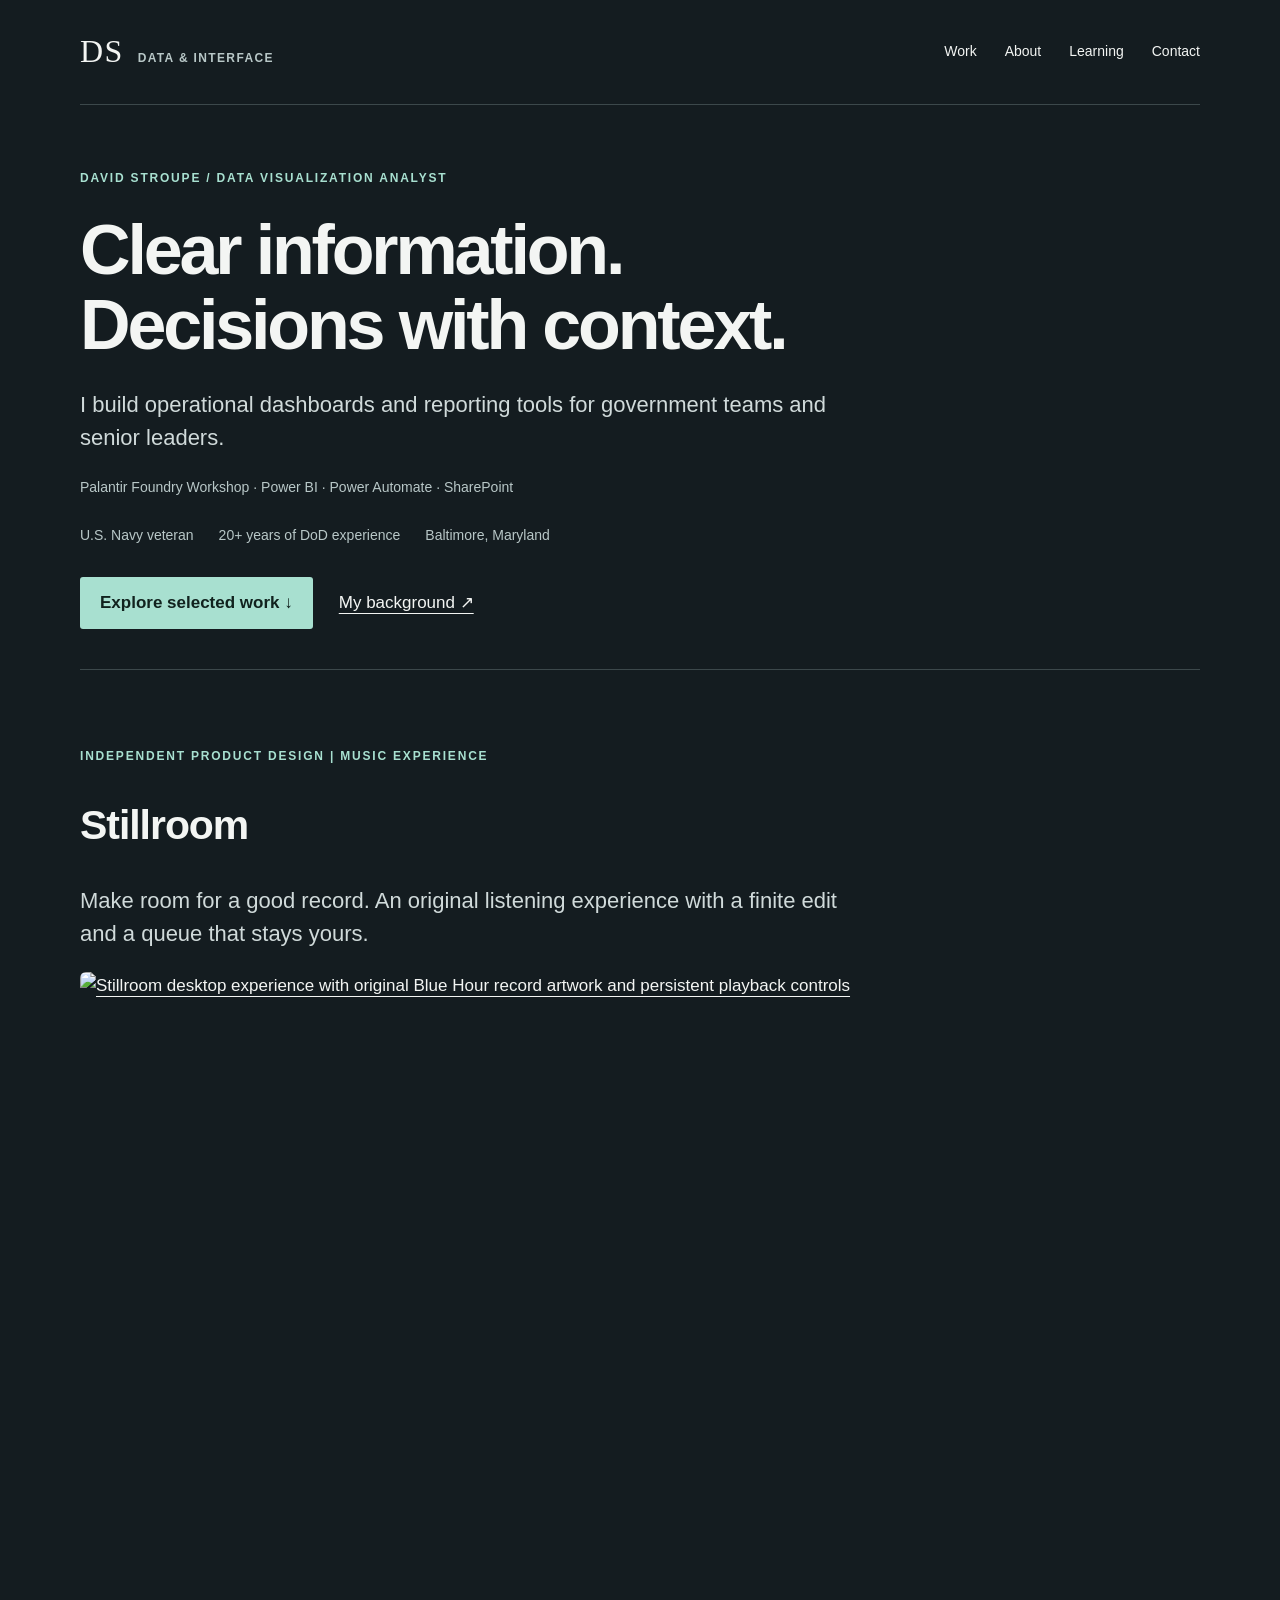
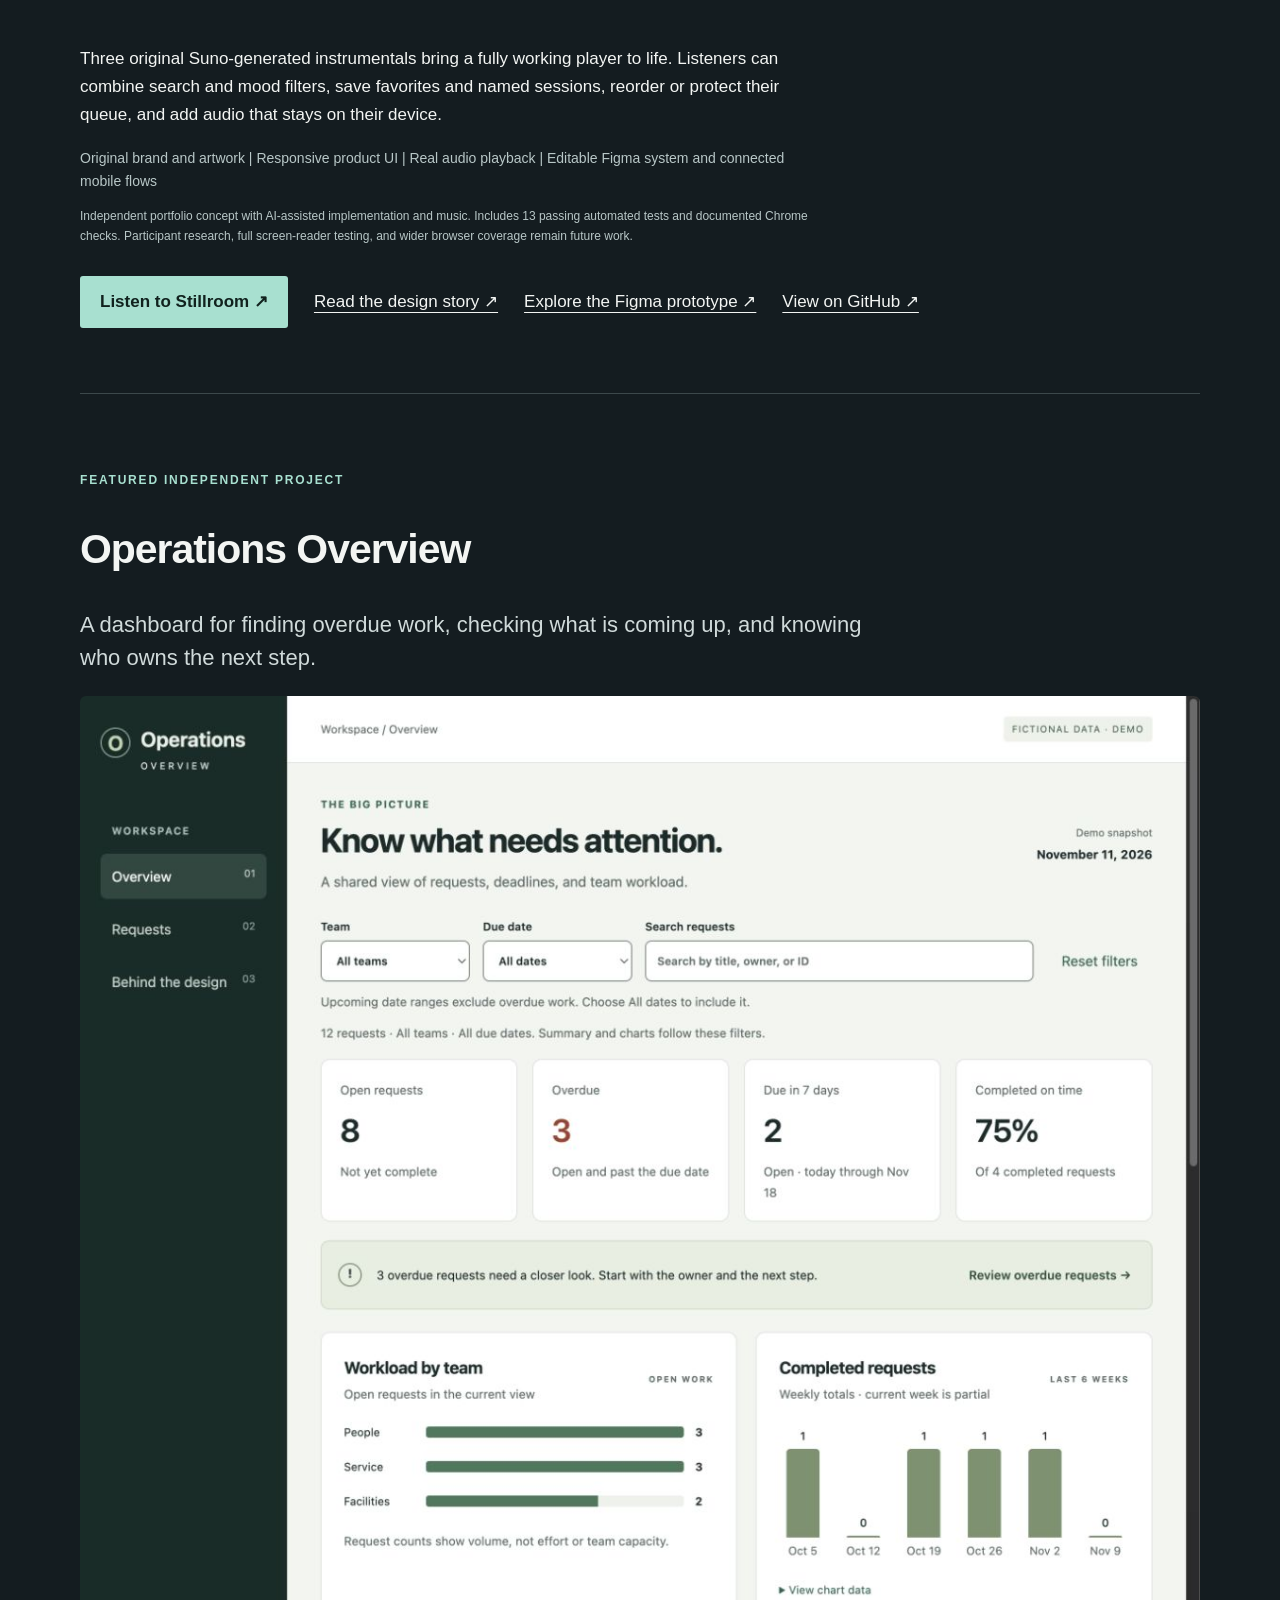
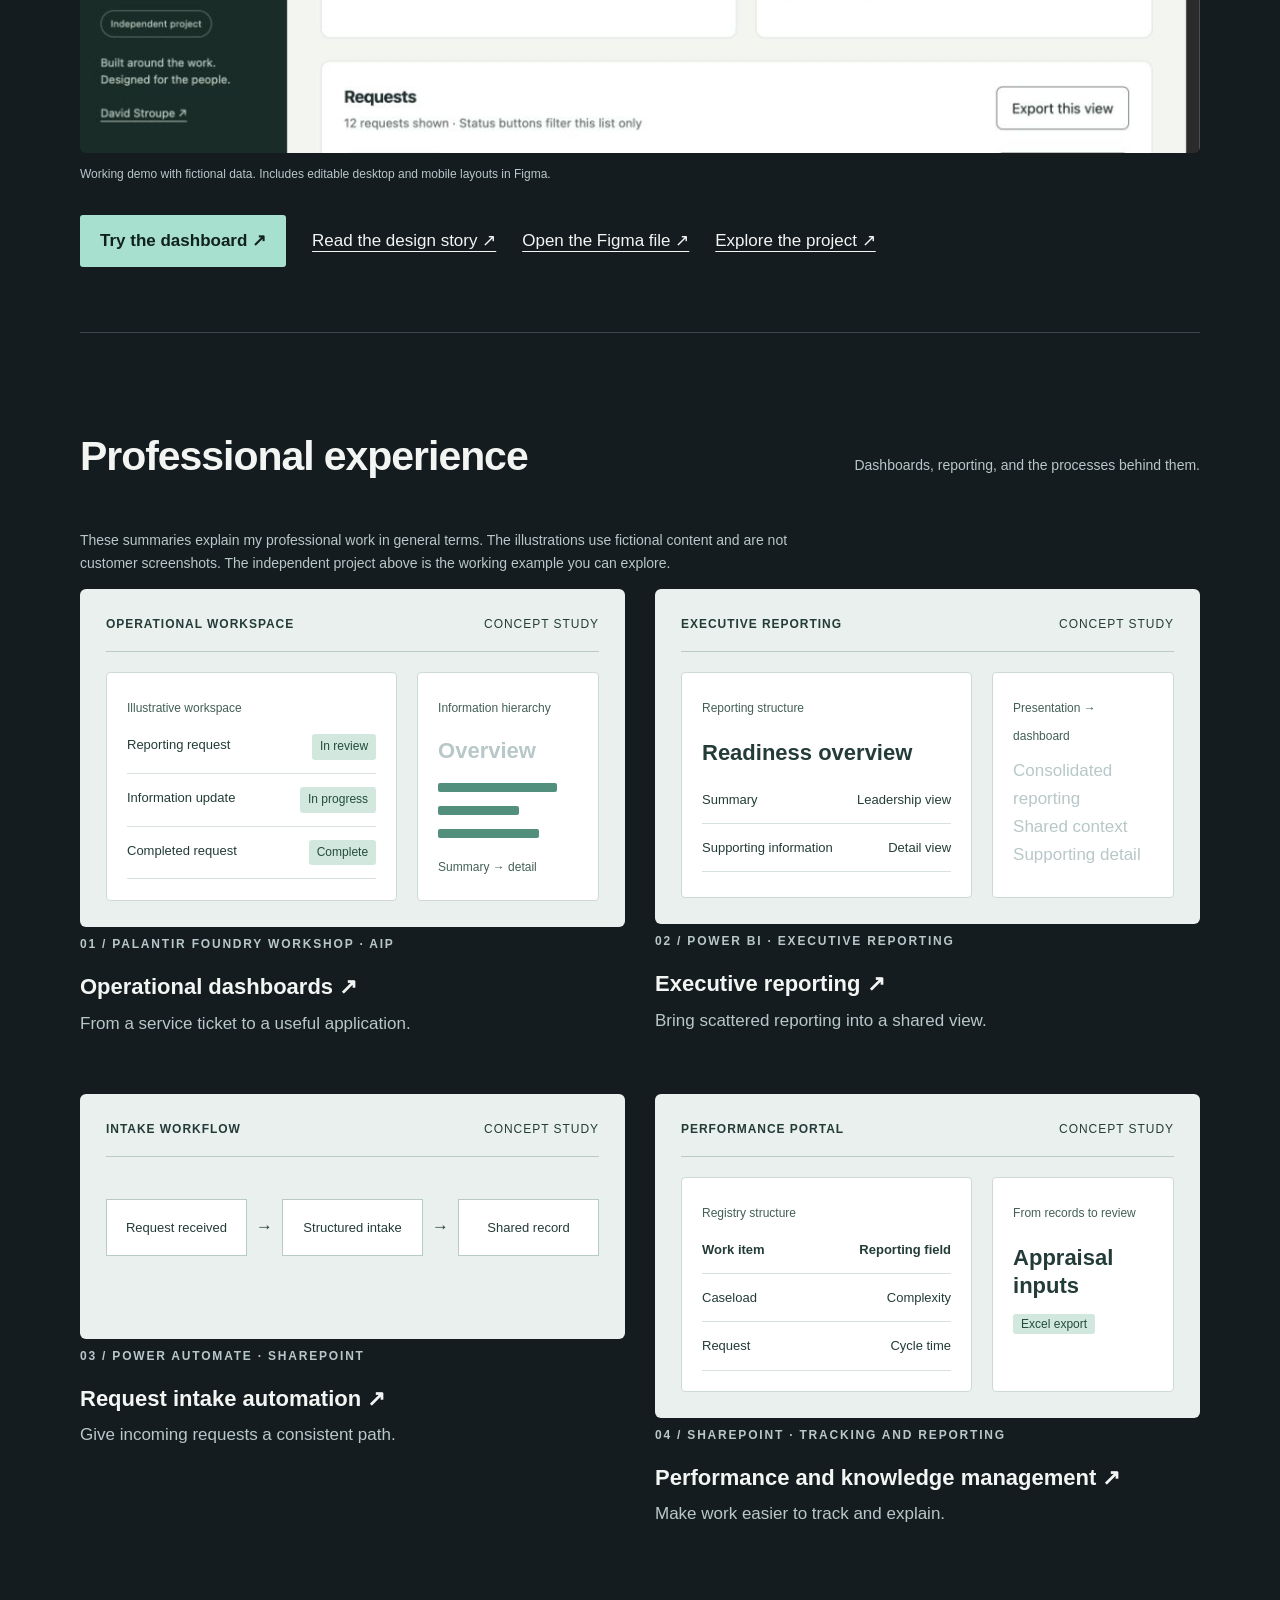
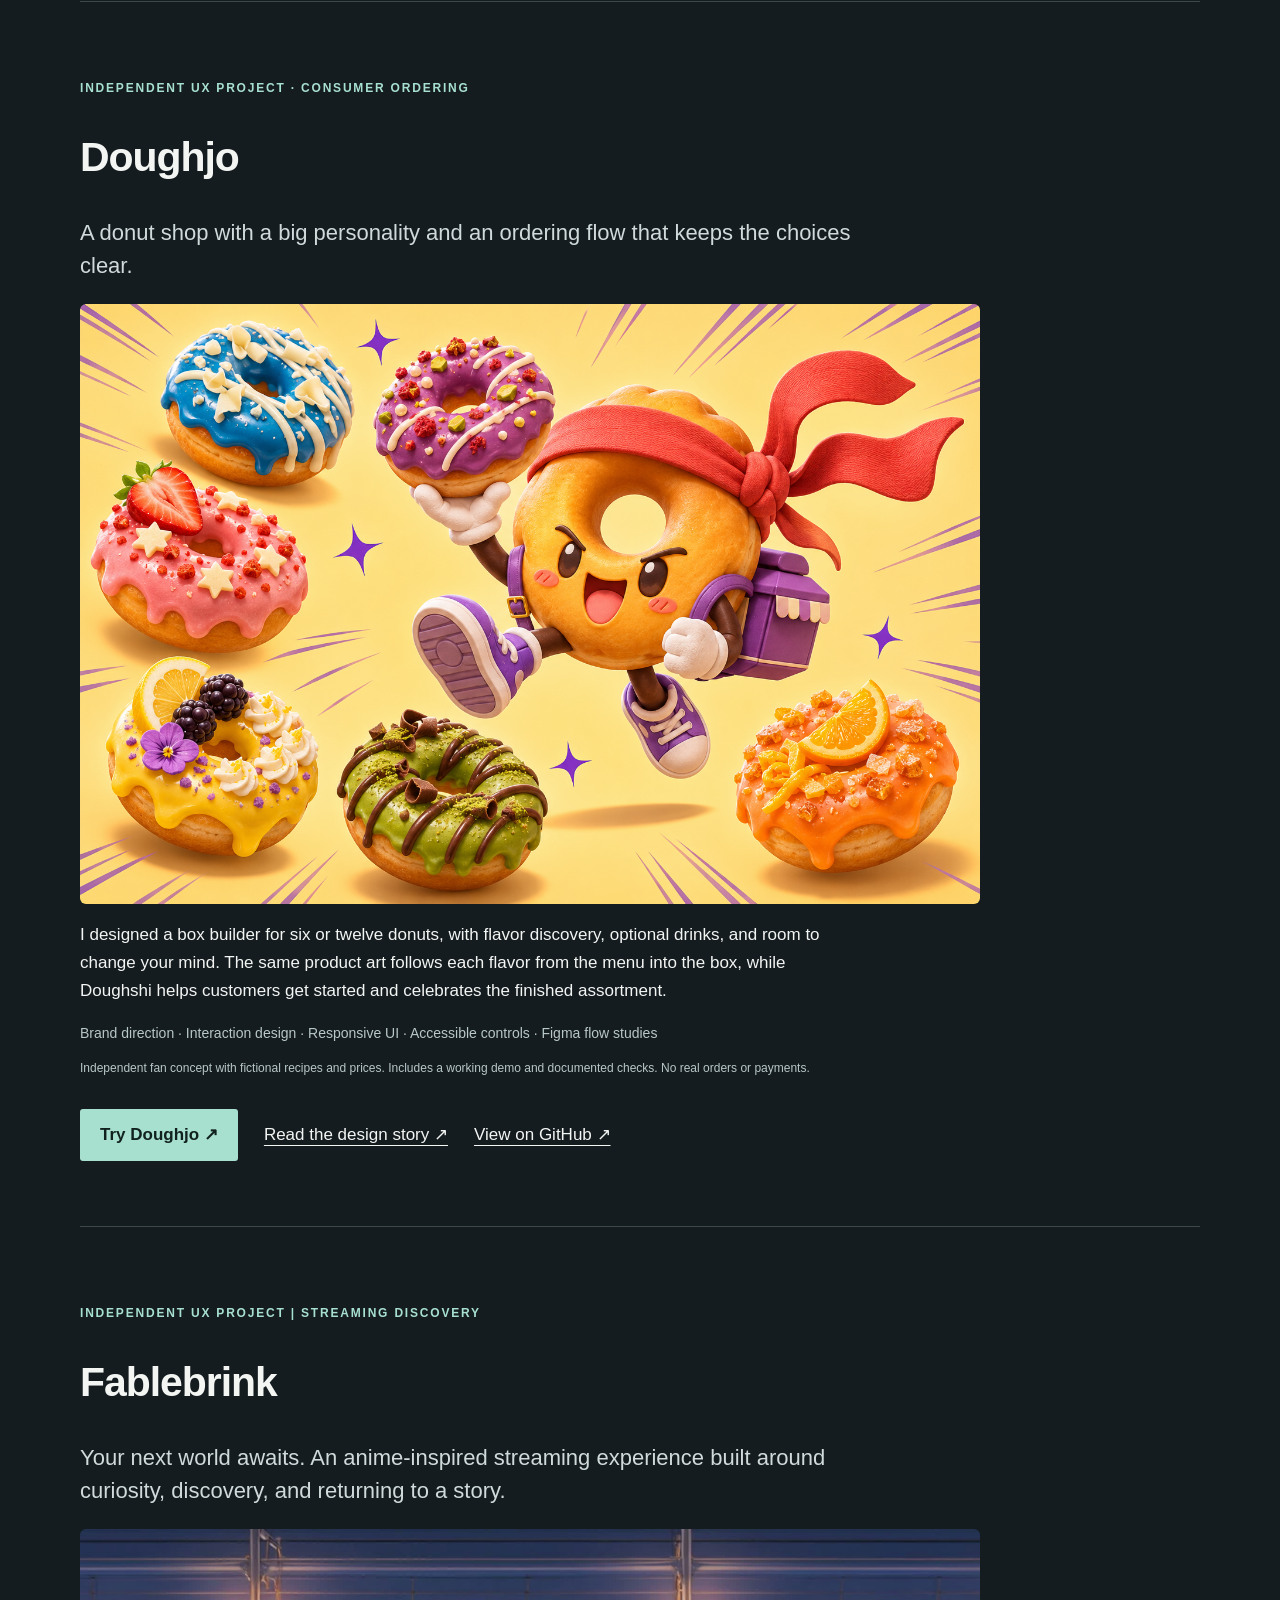
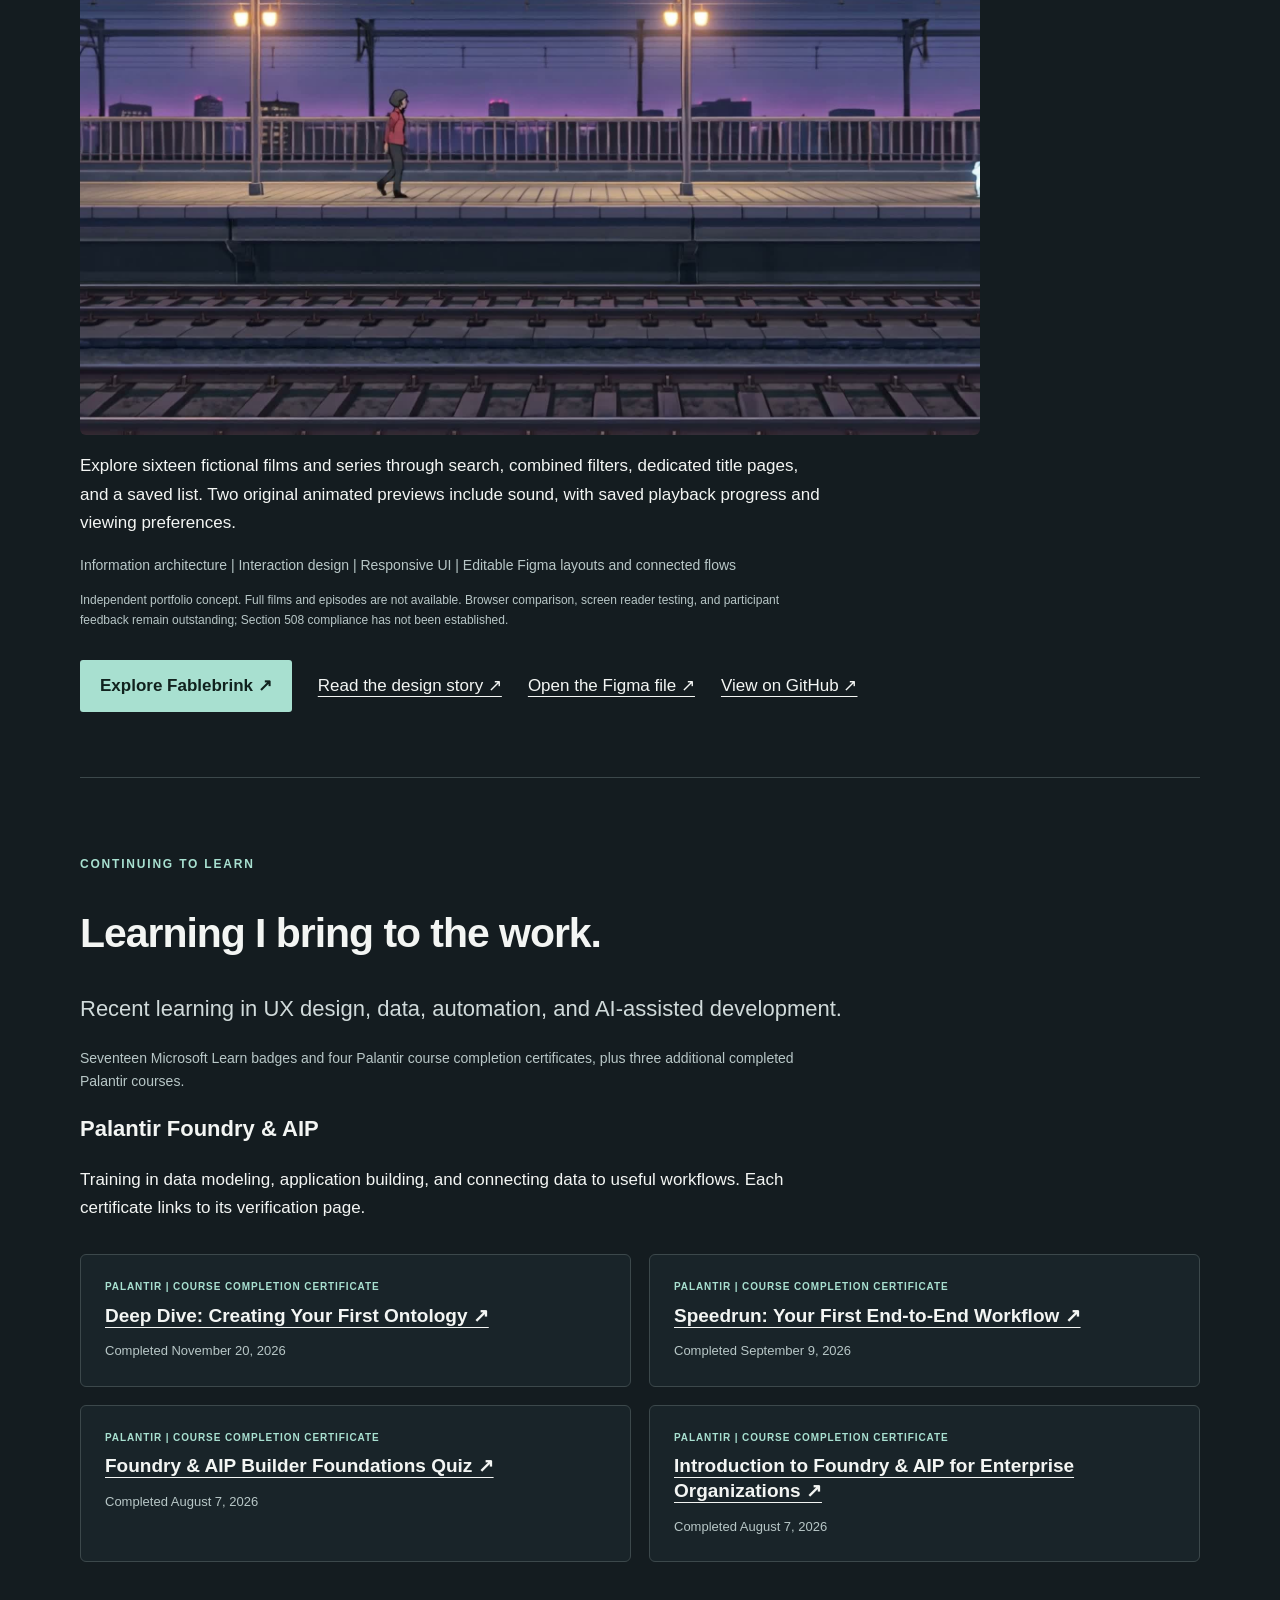
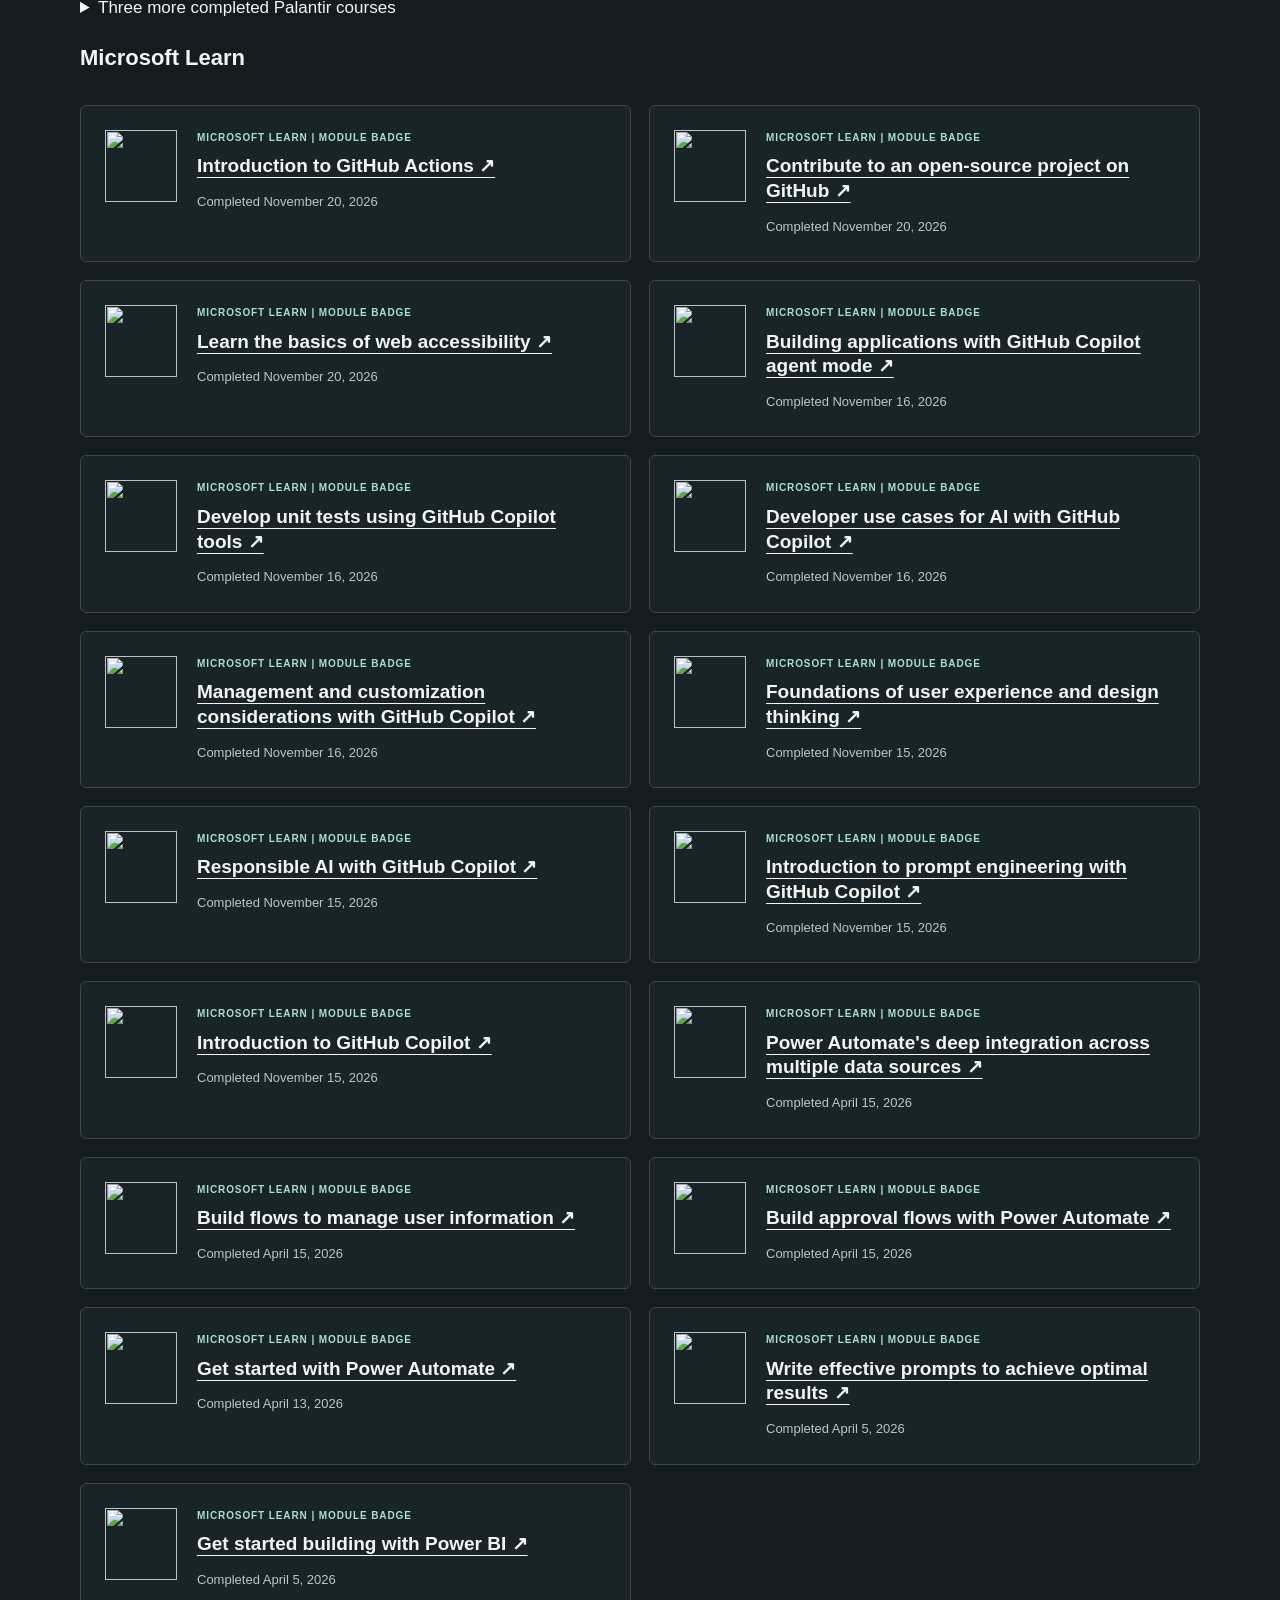
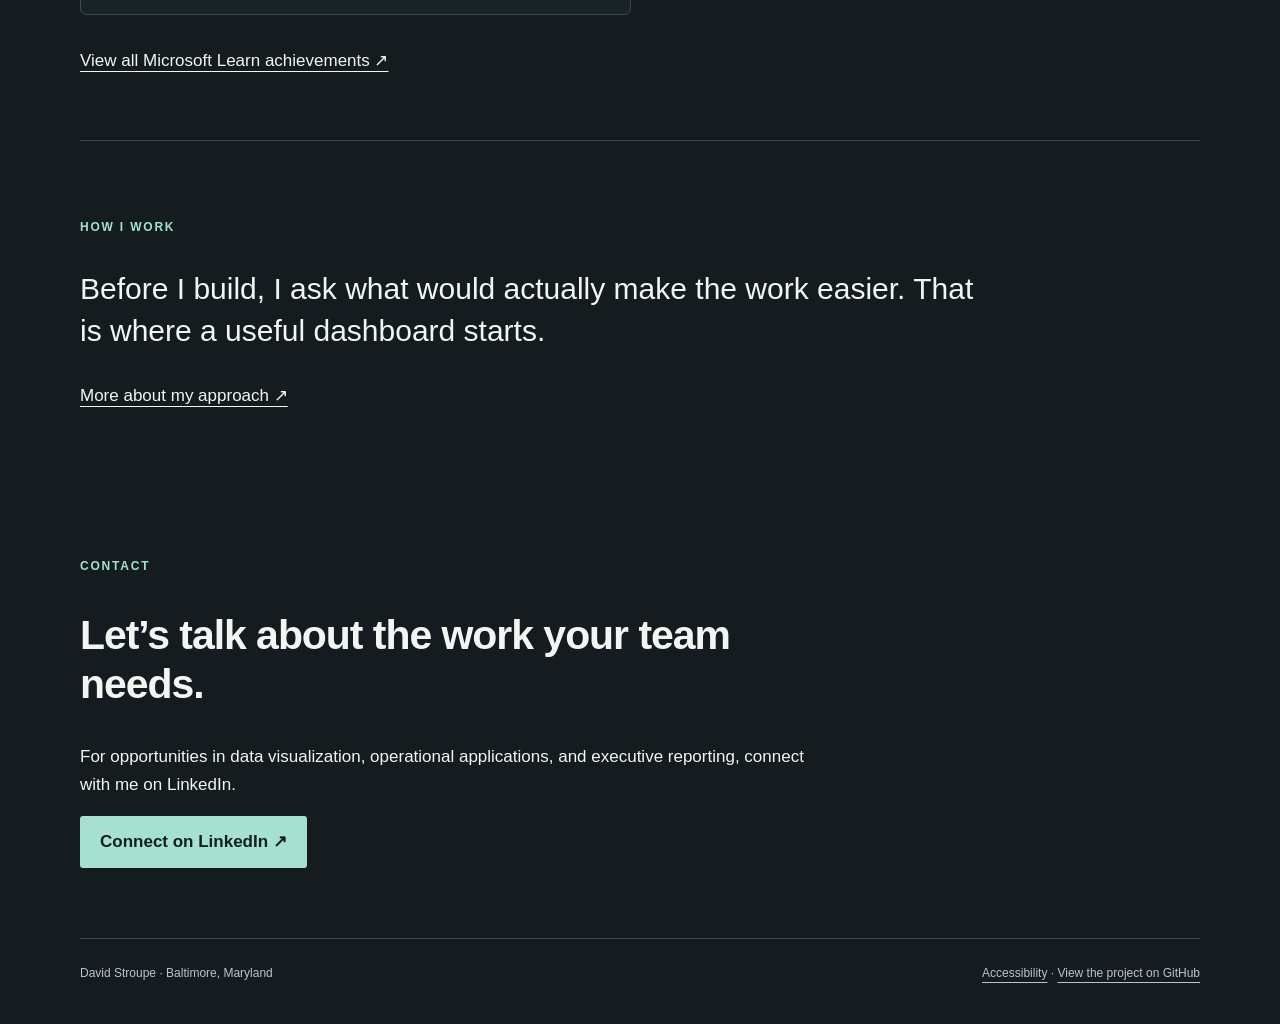
==== commit 09a99665: "Add verified Microsoft and Palantir training achievements" ====
--- a/index.html
+++ b/index.html
@@ -1,4 +1,10 @@
-<!doctype html><html lang="en"><head><meta charset="utf-8"><meta name="viewport" content="width=device-width,initial-scale=1"><meta name="description" content="Operational dashboards, Power BI reporting, Power Automate workflows, and SharePoint applications by Navy veteran David Stroupe."><meta name="theme-color" content="#141c20"><title>Data visualization & operational applications | David Stroupe</title><link rel="stylesheet" href="style.css"><style>.learning-grid{display:grid;grid-template-columns:repeat(2,minmax(0,1fr));gap:18px;list-style:none;padding:0;margin:32px 0}.learning-card{display:flex;align-items:flex-start;gap:20px;padding:24px;border:1px solid #3c484b;border-radius:6px;background:#192429}.learning-card img{flex:0 0 72px}.learning-card h3{font-size:19px;margin:8px 0 12px;overflow-wrap:anywhere}.learning-card p{margin:0}.learning-card .eyebrow{font-size:10px;letter-spacing:.09em}.learning-card .meta{font-size:13px}@media(max-width:700px){.learning-grid{grid-template-columns:1fr}.learning-card{padding:20px;gap:16px}.learning-card img{width:56px;height:56px;flex-basis:56px}}@media(max-width:380px){header{flex-wrap:wrap;gap:12px}nav{flex-wrap:wrap}}</style></head><body><a class="skip" href="#main">Skip to content</a><div class="wrap"><header><a class="brand" href="index.html" aria-label="David Stroupe home"><b>DS</b><span>DATA & INTERFACE</span></a><nav aria-label="Main navigation"><a href="index.html#work">Work</a><a href="about.html">About</a><a href="#learning">Learning</a><a href="#contact">Contact</a></nav></header><main id="main" tabindex="-1"><section class="intro"><p class="eyebrow">David Stroupe / Data Visualization Analyst</p><h1>Clear information.<br>Decisions with context.</h1><p class="lead">I build operational dashboards and reporting tools for government teams and senior leaders.</p><p class="meta">Palantir Foundry Workshop · Power BI · Power Automate · SharePoint</p><div class="indexline"><span>U.S. Navy veteran</span><span>20+ years of DoD experience</span><span>Baltimore, Maryland</span></div><div class="actions"><a class="button" href="#stillroom">Explore selected work ↓</a><a href="about.html">My background ↗</a></div></section><section class="section" id="stillroom" aria-labelledby="stillroom-title"><p class="eyebrow">Independent product design | Music experience</p><h2 id="stillroom-title">Stillroom</h2><p class="lead">Make room for a good record. An original listening experience with a finite edit and a queue that stays yours.</p><a href="https://dnstroupe.github.io/stillroom/"><img src="https://dnstroupe.github.io/stillroom/docs/stillroom-desktop.jpg" alt="Stillroom desktop experience with original Blue Hour record artwork and persistent playback controls" width="1440" height="1050" loading="lazy" style="display:block;width:100%;max-width:900px;height:auto;border-radius:6px"></a><p>Three original Suno-generated instrumentals bring a fully working player to life. Listeners can combine search and mood filters, save favorites and named sessions, reorder or protect their queue, and add audio that stays on their device.</p><p class="meta">Original brand and artwork | Responsive product UI | Real audio playback | Editable Figma system and connected mobile flows</p><p class="caption">Independent portfolio concept with AI-assisted implementation and music. Includes 13 passing automated tests and documented Chrome checks. Participant research, full screen-reader testing, and wider browser coverage remain future work.</p><div class="actions"><a class="button" href="https://dnstroupe.github.io/stillroom/">Listen to Stillroom ↗</a><a href="https://dnstroupe.github.io/stillroom/case-study.html">Read the design story ↗</a><a href="https://www.figma.com/design/w4ichthh1SMuQNj2Mk40c5?node-id=5-11">Explore the Figma prototype ↗</a><a href="https://github.com/dnstroupe/stillroom">View on GitHub ↗</a></div></section><section class="section" id="work"><p class="eyebrow">Featured independent project</p><h2>Operations Overview</h2><p class="lead">A dashboard for finding overdue work, checking what is coming up, and knowing who owns the next step.</p><a href="https://dnstroupe.github.io/operations-overview/"><img src="operations-preview.png" alt="Operations Overview showing request summaries, team workload, and completed work" style="display:block;width:100%;height:auto;border-radius:6px" width="1186" height="1119"></a><p class="caption">Working demo with fictional data. Includes editable desktop and mobile layouts in Figma.</p><div class="actions"><a class="button" href="https://dnstroupe.github.io/operations-overview/">Try the dashboard ↗</a><a href="https://dnstroupe.github.io/operations-overview/case-study.html">Read the design story ↗</a><a href="https://www.figma.com/design/buTSTCAfzuZun0weL3j43a">Open the Figma file ↗</a><a href="https://github.com/dnstroupe/operations-overview">Explore the project ↗</a></div></section><section class="section" id="professional-work"><div class="section-head"><h2>Professional experience</h2><p class="meta">Dashboards, reporting, and the processes behind them.</p></div><p class="meta">These summaries explain my professional work in general terms. The illustrations use fictional content and are not customer screenshots. The independent project above is the working example you can explore.</p><div class="work-grid"><a class="work" href="operations.html"><div class="visual " aria-label="Illustrative operations concept, not an actual work system"><div class="vtop"><strong>Operational workspace</strong><span>Concept study</span></div><div class="board"><div class="panel"><span class="label">Illustrative workspace</span><div class="row"><span>Reporting request</span><span class="tag">In review</span></div><div class="row"><span>Information update</span><span class="tag">In progress</span></div><div class="row"><span>Completed request</span><span class="tag">Complete</span></div></div><div class="panel"><span class="label">Information hierarchy</span><p style="font-size:22px;font-weight:bold;margin:12px 0">Overview</p><div class="bar" style="width:85%"></div><div class="bar" style="width:58%"></div><div class="bar" style="width:72%"></div><span class="label">Summary → detail</span></div></div></div><p class="eyebrow">01 / Palantir Foundry Workshop · AIP</p><h3>Operational dashboards ↗</h3><p>From a service ticket to a useful application.</p></a><a class="work" href="reporting.html"><div class="visual " aria-label="Illustrative reporting concept, not an actual work system"><div class="vtop"><strong>Executive reporting</strong><span>Concept study</span></div><div class="board"><div class="panel"><span class="label">Reporting structure</span><h3>Readiness overview</h3><div class="row"><span>Summary</span><span>Leadership view</span></div><div class="row"><span>Supporting information</span><span>Detail view</span></div></div><div class="panel"><span class="label">Presentation → dashboard</span><p>Consolidated reporting<br>Shared context<br>Supporting detail</p></div></div></div><p class="eyebrow">02 / Power BI · Executive reporting</p><h3>Executive reporting ↗</h3><p>Bring scattered reporting into a shared view.</p></a><a class="work" href="automation.html"><div class="visual " aria-label="Illustrative automation concept, not an actual work system"><div class="vtop"><strong>Intake workflow</strong><span>Concept study</span></div><div class="flow"><div class="step">Request received</div><span class="arrow">→</span><div class="step">Structured intake</div><span class="arrow">→</span><div class="step">Shared record</div></div></div><p class="eyebrow">03 / Power Automate · SharePoint</p><h3>Request intake automation ↗</h3><p>Give incoming requests a consistent path.</p></a><a class="work" href="portal.html"><div class="visual " aria-label="Illustrative portal concept, not an actual work system"><div class="vtop"><strong>Performance portal</strong><span>Concept study</span></div><div class="board"><div class="panel"><span class="label">Registry structure</span><div class="row"><strong>Work item</strong><strong>Reporting field</strong></div><div class="row"><span>Caseload</span><span>Complexity</span></div><div class="row"><span>Request</span><span>Cycle time</span></div></div><div class="panel"><span class="label">From records to review</span><h3>Appraisal inputs</h3><span class="tag">Excel export</span></div></div></div><p class="eyebrow">04 / SharePoint · Tracking and reporting</p><h3>Performance and knowledge management ↗</h3><p>Make work easier to track and explain.</p></a></div></section><section class="section" id="doughjo" aria-labelledby="doughjo-title"><p class="eyebrow">Independent UX project · Consumer ordering</p><h2 id="doughjo-title">Doughjo</h2><p class="lead">A donut shop with a big personality and an ordering flow that keeps the choices clear.</p><a href="https://dnstroupe.github.io/doughjo/"><img src="doughjo-preview.png" alt="Doughshi, the original Doughjo mascot, surrounded by the shop’s colorful donut concepts" width="1536" height="1024" loading="lazy" style="display:block;width:100%;max-width:900px;height:auto;border-radius:6px"></a><p>I designed a box builder for six or twelve donuts, with flavor discovery, optional drinks, and room to change your mind. The same product art follows each flavor from the menu into the box, while Doughshi helps customers get started and celebrates the finished assortment.</p><p class="meta">Brand direction · Interaction design · Responsive UI · Accessible controls · Figma flow studies</p><p class="caption">Independent fan concept with fictional recipes and prices. Includes a working demo and documented checks. No real orders or payments.</p><div class="actions"><a class="button" href="https://dnstroupe.github.io/doughjo/">Try Doughjo ↗</a><a href="https://dnstroupe.github.io/doughjo/case-study.html">Read the design story ↗</a><a href="https://github.com/dnstroupe/doughjo">View on GitHub ↗</a></div></section><section class="section" id="fablebrink" aria-labelledby="fablebrink-title"><p class="eyebrow">Independent UX project | Streaming discovery</p><h2 id="fablebrink-title">Fablebrink</h2><p class="lead">Your next world awaits. An anime-inspired streaming experience built around curiosity, discovery, and returning to a story.</p><a href="https://dnstroupe.github.io/fablebrink/dist/"><img src="fablebrink-preview.jpg" alt="Original night-train artwork for Fablebrink’s After the Last Train preview" loading="lazy" style="display:block;width:100%;max-width:900px;height:auto;border-radius:6px"></a><p>Explore sixteen fictional films and series through search, combined filters, dedicated title pages, and a saved list. Two original animated previews include sound, with saved playback progress and viewing preferences.</p><p class="meta">Information architecture | Interaction design | Responsive UI | Editable Figma layouts and connected flows</p><p class="caption">Independent portfolio concept. Full films and episodes are not available. Browser comparison, screen reader testing, and participant feedback remain outstanding; Section 508 compliance has not been established.</p><div class="actions"><a class="button" href="https://dnstroupe.github.io/fablebrink/dist/">Explore Fablebrink ↗</a><a href="https://dnstroupe.github.io/fablebrink/dist/case-study.html">Read the design story ↗</a><a href="https://www.figma.com/design/m1JMrEeFiQKkrbcpRGlVE6?node-id=11-69">Open the Figma file ↗</a><a href="https://github.com/dnstroupe/fablebrink">View on GitHub ↗</a></div></section><section class="section" id="learning" aria-labelledby="learning-title"><p class="eyebrow">Continuing to learn</p><h2 id="learning-title">Learning I bring to the work.</h2><p class="lead">Recent learning in UX design, data, automation, and AI-assisted development.</p><p class="meta">Thirteen completed Microsoft Learn modules. Each badge links to my achievement record.</p><ul class="learning-grid"><li class="learning-card"><img src="https://learn.microsoft.com/en-us/training/achievements/generic-badge.svg" alt="" width="72" height="72" loading="lazy"><div><p class="eyebrow">Microsoft Learn | Module badge</p><h3><a href="https://learn.microsoft.com/en-us/users/dstroupe-1306/achievements/print/NEXVBRZF">Develop unit tests using GitHub Copilot tools ↗</a></h3><p class="meta">Completed <time datetime="2026-11-16">November 16, 2026</time></p></div></li>
+<!doctype html><html lang="en"><head><meta charset="utf-8"><meta name="viewport" content="width=device-width,initial-scale=1"><meta name="description" content="Operational dashboards, Power BI reporting, Power Automate workflows, and SharePoint applications by Navy veteran David Stroupe."><meta name="theme-color" content="#141c20"><title>Data visualization & operational applications | David Stroupe</title><link rel="stylesheet" href="style.css"><style>.learning-grid{display:grid;grid-template-columns:repeat(2,minmax(0,1fr));gap:18px;list-style:none;padding:0;margin:32px 0}.learning-card{display:flex;align-items:flex-start;gap:20px;padding:24px;border:1px solid #3c484b;border-radius:6px;background:#192429}.learning-card img{flex:0 0 72px}.learning-card h3{font-size:19px;margin:8px 0 12px;overflow-wrap:anywhere}.learning-card p{margin:0}.learning-card .eyebrow{font-size:10px;letter-spacing:.09em}.learning-card .meta{font-size:13px}@media(max-width:700px){.learning-grid{grid-template-columns:1fr}.learning-card{padding:20px;gap:16px}.learning-card img{width:56px;height:56px;flex-basis:56px}}@media(max-width:380px){header{flex-wrap:wrap;gap:12px}nav{flex-wrap:wrap}}</style></head><body><a class="skip" href="#main">Skip to content</a><div class="wrap"><header><a class="brand" href="index.html" aria-label="David Stroupe home"><b>DS</b><span>DATA & INTERFACE</span></a><nav aria-label="Main navigation"><a href="index.html#work">Work</a><a href="about.html">About</a><a href="#learning">Learning</a><a href="#contact">Contact</a></nav></header><main id="main" tabindex="-1"><section class="intro"><p class="eyebrow">David Stroupe / Data Visualization Analyst</p><h1>Clear information.<br>Decisions with context.</h1><p class="lead">I build operational dashboards and reporting tools for government teams and senior leaders.</p><p class="meta">Palantir Foundry Workshop · Power BI · Power Automate · SharePoint</p><div class="indexline"><span>U.S. Navy veteran</span><span>20+ years of DoD experience</span><span>Baltimore, Maryland</span></div><div class="actions"><a class="button" href="#stillroom">Explore selected work ↓</a><a href="about.html">My background ↗</a></div></section><section class="section" id="stillroom" aria-labelledby="stillroom-title"><p class="eyebrow">Independent product design | Music experience</p><h2 id="stillroom-title">Stillroom</h2><p class="lead">Make room for a good record. An original listening experience with a finite edit and a queue that stays yours.</p><a href="https://dnstroupe.github.io/stillroom/"><img src="https://dnstroupe.github.io/stillroom/docs/stillroom-desktop.jpg" alt="Stillroom desktop experience with original Blue Hour record artwork and persistent playback controls" width="1440" height="1050" loading="lazy" style="display:block;width:100%;max-width:900px;height:auto;border-radius:6px"></a><p>Three original Suno-generated instrumentals bring a fully working player to life. Listeners can combine search and mood filters, save favorites and named sessions, reorder or protect their queue, and add audio that stays on their device.</p><p class="meta">Original brand and artwork | Responsive product UI | Real audio playback | Editable Figma system and connected mobile flows</p><p class="caption">Independent portfolio concept with AI-assisted implementation and music. Includes 13 passing automated tests and documented Chrome checks. Participant research, full screen-reader testing, and wider browser coverage remain future work.</p><div class="actions"><a class="button" href="https://dnstroupe.github.io/stillroom/">Listen to Stillroom ↗</a><a href="https://dnstroupe.github.io/stillroom/case-study.html">Read the design story ↗</a><a href="https://www.figma.com/design/w4ichthh1SMuQNj2Mk40c5?node-id=5-11">Explore the Figma prototype ↗</a><a href="https://github.com/dnstroupe/stillroom">View on GitHub ↗</a></div></section><section class="section" id="work"><p class="eyebrow">Featured independent project</p><h2>Operations Overview</h2><p class="lead">A dashboard for finding overdue work, checking what is coming up, and knowing who owns the next step.</p><a href="https://dnstroupe.github.io/operations-overview/"><img src="operations-preview.png" alt="Operations Overview showing request summaries, team workload, and completed work" style="display:block;width:100%;height:auto;border-radius:6px" width="1186" height="1119"></a><p class="caption">Working demo with fictional data. Includes editable desktop and mobile layouts in Figma.</p><div class="actions"><a class="button" href="https://dnstroupe.github.io/operations-overview/">Try the dashboard ↗</a><a href="https://dnstroupe.github.io/operations-overview/case-study.html">Read the design story ↗</a><a href="https://www.figma.com/design/buTSTCAfzuZun0weL3j43a">Open the Figma file ↗</a><a href="https://github.com/dnstroupe/operations-overview">Explore the project ↗</a></div></section><section class="section" id="professional-work"><div class="section-head"><h2>Professional experience</h2><p class="meta">Dashboards, reporting, and the processes behind them.</p></div><p class="meta">These summaries explain my professional work in general terms. The illustrations use fictional content and are not customer screenshots. The independent project above is the working example you can explore.</p><div class="work-grid"><a class="work" href="operations.html"><div class="visual " aria-label="Illustrative operations concept, not an actual work system"><div class="vtop"><strong>Operational workspace</strong><span>Concept study</span></div><div class="board"><div class="panel"><span class="label">Illustrative workspace</span><div class="row"><span>Reporting request</span><span class="tag">In review</span></div><div class="row"><span>Information update</span><span class="tag">In progress</span></div><div class="row"><span>Completed request</span><span class="tag">Complete</span></div></div><div class="panel"><span class="label">Information hierarchy</span><p style="font-size:22px;font-weight:bold;margin:12px 0">Overview</p><div class="bar" style="width:85%"></div><div class="bar" style="width:58%"></div><div class="bar" style="width:72%"></div><span class="label">Summary → detail</span></div></div></div><p class="eyebrow">01 / Palantir Foundry Workshop · AIP</p><h3>Operational dashboards ↗</h3><p>From a service ticket to a useful application.</p></a><a class="work" href="reporting.html"><div class="visual " aria-label="Illustrative reporting concept, not an actual work system"><div class="vtop"><strong>Executive reporting</strong><span>Concept study</span></div><div class="board"><div class="panel"><span class="label">Reporting structure</span><h3>Readiness overview</h3><div class="row"><span>Summary</span><span>Leadership view</span></div><div class="row"><span>Supporting information</span><span>Detail view</span></div></div><div class="panel"><span class="label">Presentation → dashboard</span><p>Consolidated reporting<br>Shared context<br>Supporting detail</p></div></div></div><p class="eyebrow">02 / Power BI · Executive reporting</p><h3>Executive reporting ↗</h3><p>Bring scattered reporting into a shared view.</p></a><a class="work" href="automation.html"><div class="visual " aria-label="Illustrative automation concept, not an actual work system"><div class="vtop"><strong>Intake workflow</strong><span>Concept study</span></div><div class="flow"><div class="step">Request received</div><span class="arrow">→</span><div class="step">Structured intake</div><span class="arrow">→</span><div class="step">Shared record</div></div></div><p class="eyebrow">03 / Power Automate · SharePoint</p><h3>Request intake automation ↗</h3><p>Give incoming requests a consistent path.</p></a><a class="work" href="portal.html"><div class="visual " aria-label="Illustrative portal concept, not an actual work system"><div class="vtop"><strong>Performance portal</strong><span>Concept study</span></div><div class="board"><div class="panel"><span class="label">Registry structure</span><div class="row"><strong>Work item</strong><strong>Reporting field</strong></div><div class="row"><span>Caseload</span><span>Complexity</span></div><div class="row"><span>Request</span><span>Cycle time</span></div></div><div class="panel"><span class="label">From records to review</span><h3>Appraisal inputs</h3><span class="tag">Excel export</span></div></div></div><p class="eyebrow">04 / SharePoint · Tracking and reporting</p><h3>Performance and knowledge management ↗</h3><p>Make work easier to track and explain.</p></a></div></section><section class="section" id="doughjo" aria-labelledby="doughjo-title"><p class="eyebrow">Independent UX project · Consumer ordering</p><h2 id="doughjo-title">Doughjo</h2><p class="lead">A donut shop with a big personality and an ordering flow that keeps the choices clear.</p><a href="https://dnstroupe.github.io/doughjo/"><img src="doughjo-preview.png" alt="Doughshi, the original Doughjo mascot, surrounded by the shop’s colorful donut concepts" width="1536" height="1024" loading="lazy" style="display:block;width:100%;max-width:900px;height:auto;border-radius:6px"></a><p>I designed a box builder for six or twelve donuts, with flavor discovery, optional drinks, and room to change your mind. The same product art follows each flavor from the menu into the box, while Doughshi helps customers get started and celebrates the finished assortment.</p><p class="meta">Brand direction · Interaction design · Responsive UI · Accessible controls · Figma flow studies</p><p class="caption">Independent fan concept with fictional recipes and prices. Includes a working demo and documented checks. No real orders or payments.</p><div class="actions"><a class="button" href="https://dnstroupe.github.io/doughjo/">Try Doughjo ↗</a><a href="https://dnstroupe.github.io/doughjo/case-study.html">Read the design story ↗</a><a href="https://github.com/dnstroupe/doughjo">View on GitHub ↗</a></div></section><section class="section" id="fablebrink" aria-labelledby="fablebrink-title"><p class="eyebrow">Independent UX project | Streaming discovery</p><h2 id="fablebrink-title">Fablebrink</h2><p class="lead">Your next world awaits. An anime-inspired streaming experience built around curiosity, discovery, and returning to a story.</p><a href="https://dnstroupe.github.io/fablebrink/dist/"><img src="fablebrink-preview.jpg" alt="Original night-train artwork for Fablebrink’s After the Last Train preview" loading="lazy" style="display:block;width:100%;max-width:900px;height:auto;border-radius:6px"></a><p>Explore sixteen fictional films and series through search, combined filters, dedicated title pages, and a saved list. Two original animated previews include sound, with saved playback progress and viewing preferences.</p><p class="meta">Information architecture | Interaction design | Responsive UI | Editable Figma layouts and connected flows</p><p class="caption">Independent portfolio concept. Full films and episodes are not available. Browser comparison, screen reader testing, and participant feedback remain outstanding; Section 508 compliance has not been established.</p><div class="actions"><a class="button" href="https://dnstroupe.github.io/fablebrink/dist/">Explore Fablebrink ↗</a><a href="https://dnstroupe.github.io/fablebrink/dist/case-study.html">Read the design story ↗</a><a href="https://www.figma.com/design/m1JMrEeFiQKkrbcpRGlVE6?node-id=11-69">Open the Figma file ↗</a><a href="https://github.com/dnstroupe/fablebrink">View on GitHub ↗</a></div></section><section class="section" id="learning" aria-labelledby="learning-title"><p class="eyebrow">Continuing to learn</p><h2 id="learning-title">Learning I bring to the work.</h2><p class="lead">Recent learning in UX design, data, automation, and AI-assisted development.</p><p class="meta">Seventeen Microsoft Learn badges and four Palantir course completion certificates, plus three additional completed Palantir courses.</p><h3>Palantir Foundry &amp; AIP</h3><p>Training in data modeling, application building, and connecting data to useful workflows. Each certificate links to its verification page.</p><ul class="learning-grid"><li class="learning-card"><div><p class="eyebrow">Palantir | Course completion certificate</p><h3><a href="https://verify.skilljar.com/c/ytf2zccqqxf3">Deep Dive: Creating Your First Ontology ↗</a></h3><p class="meta">Completed <time datetime="2026-11-20">November 20, 2026</time></p></div></li>
+<li class="learning-card"><div><p class="eyebrow">Palantir | Course completion certificate</p><h3><a href="https://verify.skilljar.com/c/zuc9rydqugae">Speedrun: Your First End-to-End Workflow ↗</a></h3><p class="meta">Completed <time datetime="2026-09-09">September 9, 2026</time></p></div></li>
+<li class="learning-card"><div><p class="eyebrow">Palantir | Course completion certificate</p><h3><a href="https://verify.skilljar.com/c/ituorsudphw9">Foundry &amp; AIP Builder Foundations Quiz ↗</a></h3><p class="meta">Completed <time datetime="2026-08-07">August 7, 2026</time></p></div></li>
+<li class="learning-card"><div><p class="eyebrow">Palantir | Course completion certificate</p><h3><a href="https://verify.skilljar.com/c/34dv45qu3bj6">Introduction to Foundry &amp; AIP for Enterprise Organizations ↗</a></h3><p class="meta">Completed <time datetime="2026-08-07">August 7, 2026</time></p></div></li></ul><details><summary>Three more completed Palantir courses</summary><ul><li><a href="https://learn.palantir.com/foundry-aip-aware">Foundry &amp; AIP Aware</a> | Completed September 9, 2026</li><li><a href="https://learn.palantir.com/intro-to-foundry">Introduction to Palantir Foundry</a> | Completed August 7, 2026</li><li><a href="https://learn.palantir.com/workshop-course">Workshop</a> | Completed August 7, 2026</li></ul><p class="meta">These courses are marked complete in my Palantir learning profile. Links open the courses; no completion certificates were issued.</p></details><h3>Microsoft Learn</h3><ul class="learning-grid"><li class="learning-card"><img src="https://learn.microsoft.com/en-us/training/achievements/generic-badge.svg" alt="" width="72" height="72" loading="lazy"><div><p class="eyebrow">Microsoft Learn | Module badge</p><h3><a href="https://learn.microsoft.com/en-us/users/dstroupe-1306/achievements/print/2SMFAU7V">Introduction to GitHub Actions ↗</a></h3><p class="meta">Completed <time datetime="2026-11-20">November 20, 2026</time></p></div></li>
+<li class="learning-card"><img src="https://learn.microsoft.com/en-us/training/achievements/generic-badge.svg" alt="" width="72" height="72" loading="lazy"><div><p class="eyebrow">Microsoft Learn | Module badge</p><h3><a href="https://learn.microsoft.com/en-us/users/dstroupe-1306/achievements/print/DHTM4GFJ">Contribute to an open-source project on GitHub ↗</a></h3><p class="meta">Completed <time datetime="2026-11-20">November 20, 2026</time></p></div></li>
+<li class="learning-card"><img src="https://learn.microsoft.com/en-us/training/achievements/generic-badge.svg" alt="" width="72" height="72" loading="lazy"><div><p class="eyebrow">Microsoft Learn | Module badge</p><h3><a href="https://learn.microsoft.com/en-us/users/dstroupe-1306/achievements/print/WQF63FPN">Learn the basics of web accessibility ↗</a></h3><p class="meta">Completed <time datetime="2026-11-20">November 20, 2026</time></p></div></li>
+<li class="learning-card"><img src="https://learn.microsoft.com/en-us/training/achievements/generic-badge.svg" alt="" width="72" height="72" loading="lazy"><div><p class="eyebrow">Microsoft Learn | Module badge</p><h3><a href="https://learn.microsoft.com/en-us/users/dstroupe-1306/achievements/print/973YS7BU">Building applications with GitHub Copilot agent mode ↗</a></h3><p class="meta">Completed <time datetime="2026-11-16">November 16, 2026</time></p></div></li><li class="learning-card"><img src="https://learn.microsoft.com/en-us/training/achievements/generic-badge.svg" alt="" width="72" height="72" loading="lazy"><div><p class="eyebrow">Microsoft Learn | Module badge</p><h3><a href="https://learn.microsoft.com/en-us/users/dstroupe-1306/achievements/print/NEXVBRZF">Develop unit tests using GitHub Copilot tools ↗</a></h3><p class="meta">Completed <time datetime="2026-11-16">November 16, 2026</time></p></div></li>
 <li class="learning-card"><img src="https://learn.microsoft.com/en-us/training/achievements/generic-badge.svg" alt="" width="72" height="72" loading="lazy"><div><p class="eyebrow">Microsoft Learn | Module badge</p><h3><a href="https://learn.microsoft.com/en-us/users/dstroupe-1306/achievements/print/X4RQB43Y">Developer use cases for AI with GitHub Copilot ↗</a></h3><p class="meta">Completed <time datetime="2026-11-16">November 16, 2026</time></p></div></li>
 <li class="learning-card"><img src="https://learn.microsoft.com/en-us/training/achievements/generic-badge.svg" alt="" width="72" height="72" loading="lazy"><div><p class="eyebrow">Microsoft Learn | Module badge</p><h3><a href="https://learn.microsoft.com/en-us/users/dstroupe-1306/achievements/print/ZTVB5KJ2">Management and customization considerations with GitHub Copilot ↗</a></h3><p class="meta">Completed <time datetime="2026-11-16">November 16, 2026</time></p></div></li>
 <li class="learning-card"><img src="https://learn.microsoft.com/en-us/training/achievements/ux-design.svg" alt="" width="72" height="72" loading="lazy"><div><p class="eyebrow">Microsoft Learn | Module badge</p><h3><a href="https://learn.microsoft.com/en-us/users/dstroupe-1306/achievements/print/HVWXSSG8">Foundations of user experience and design thinking ↗</a></h3><p class="meta">Completed <time datetime="2026-11-15">November 15, 2026</time></p></div></li>
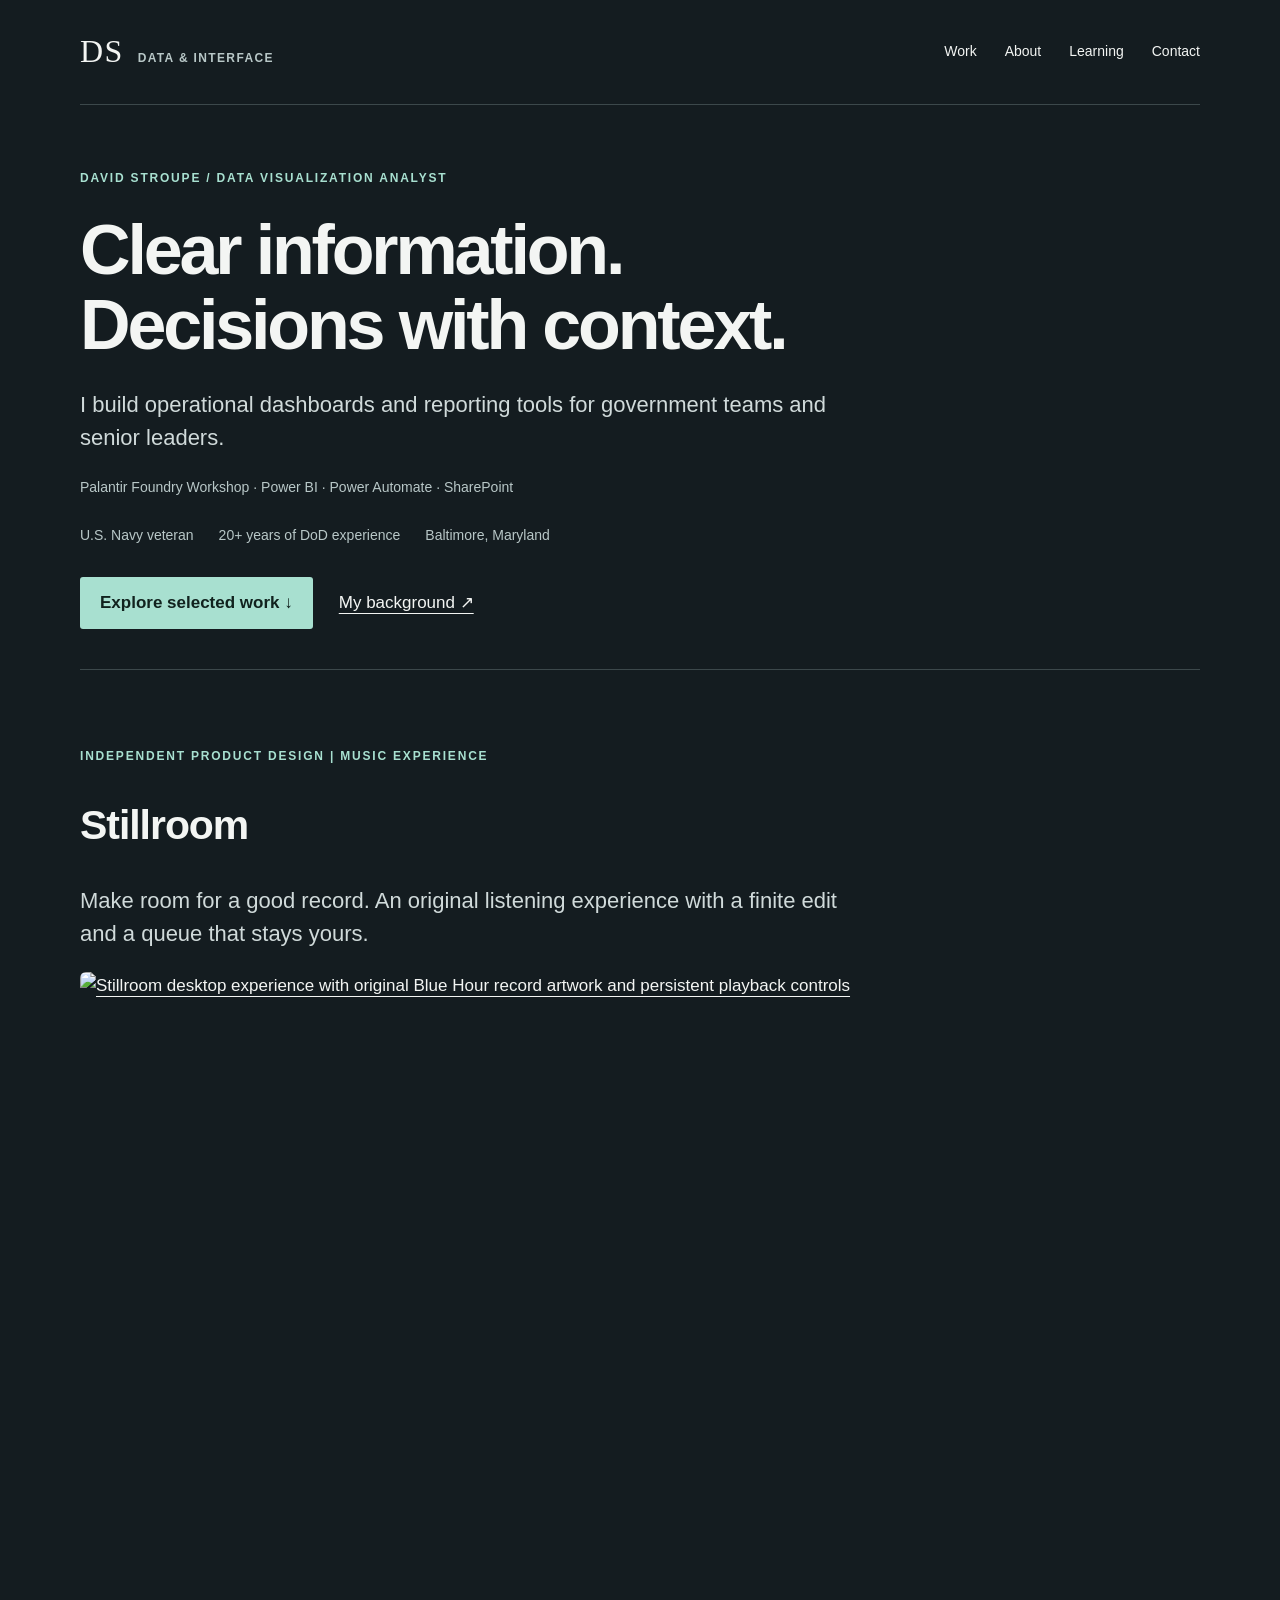
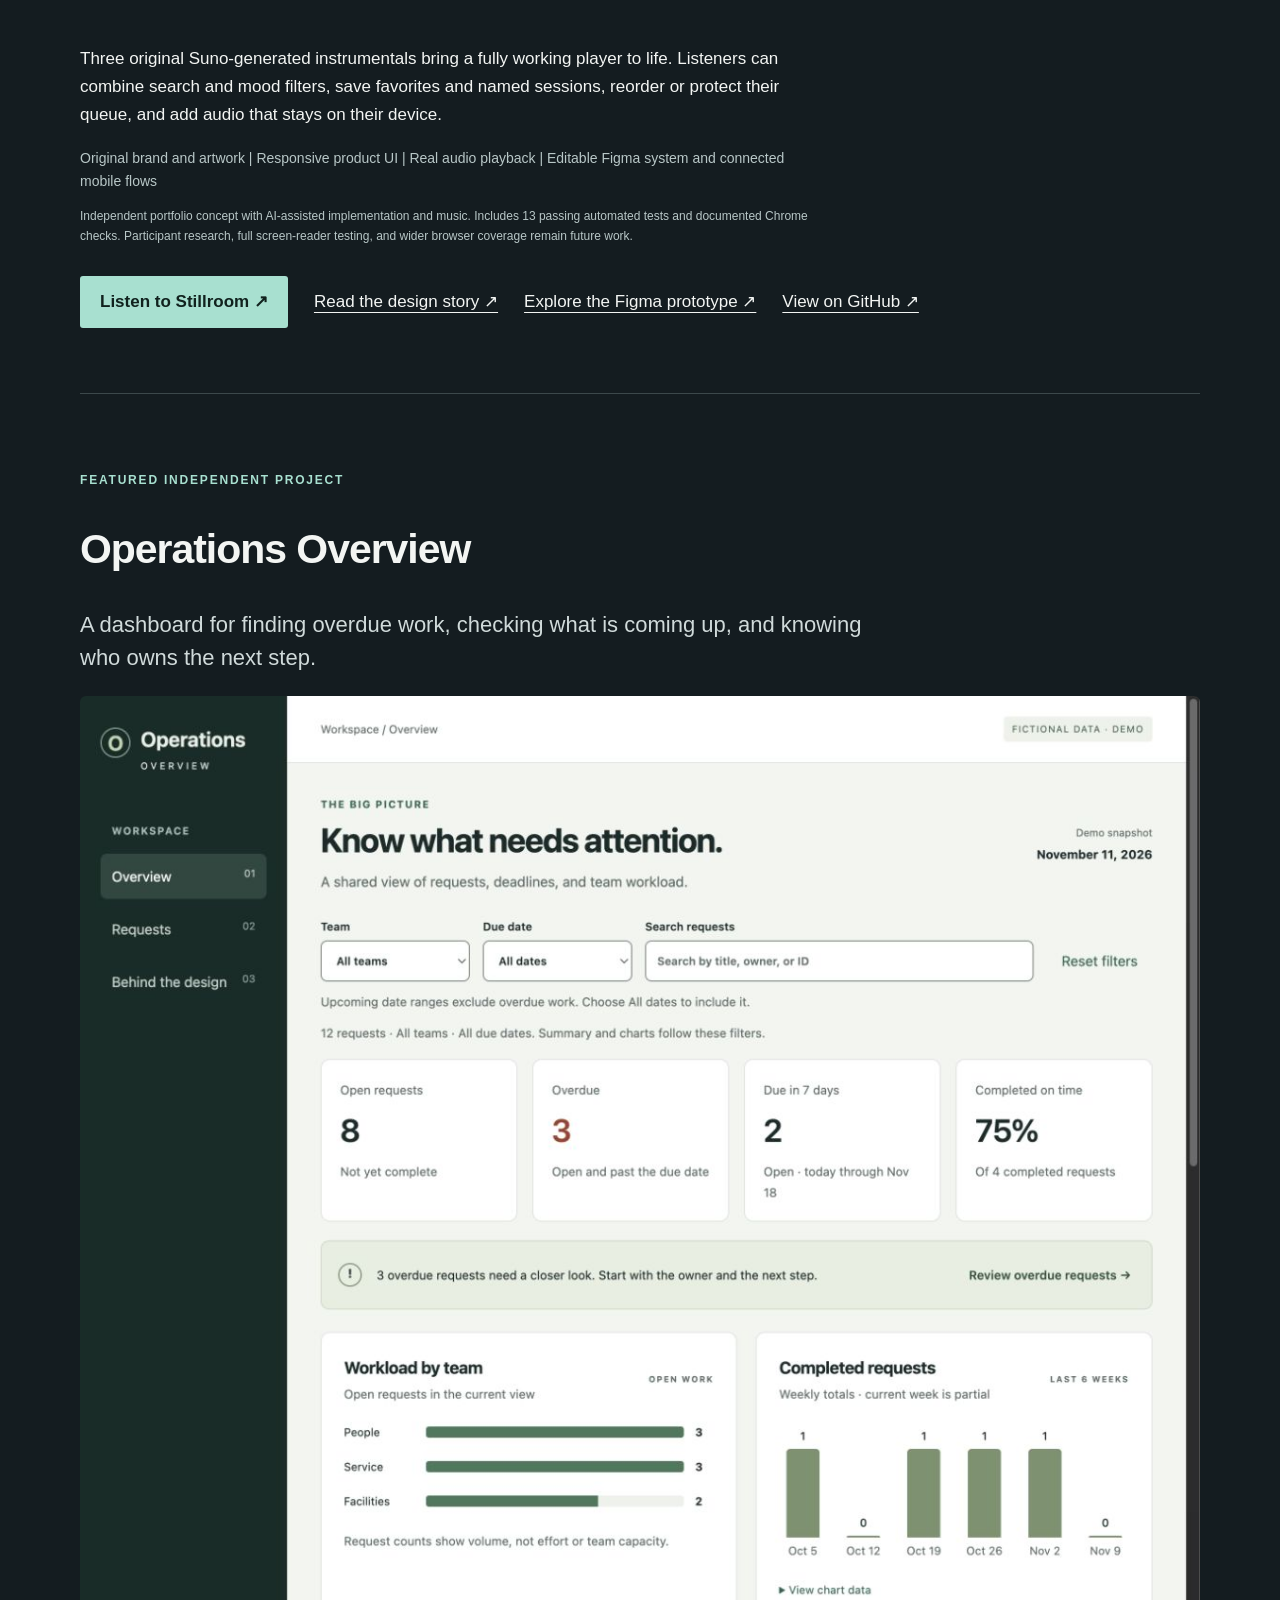
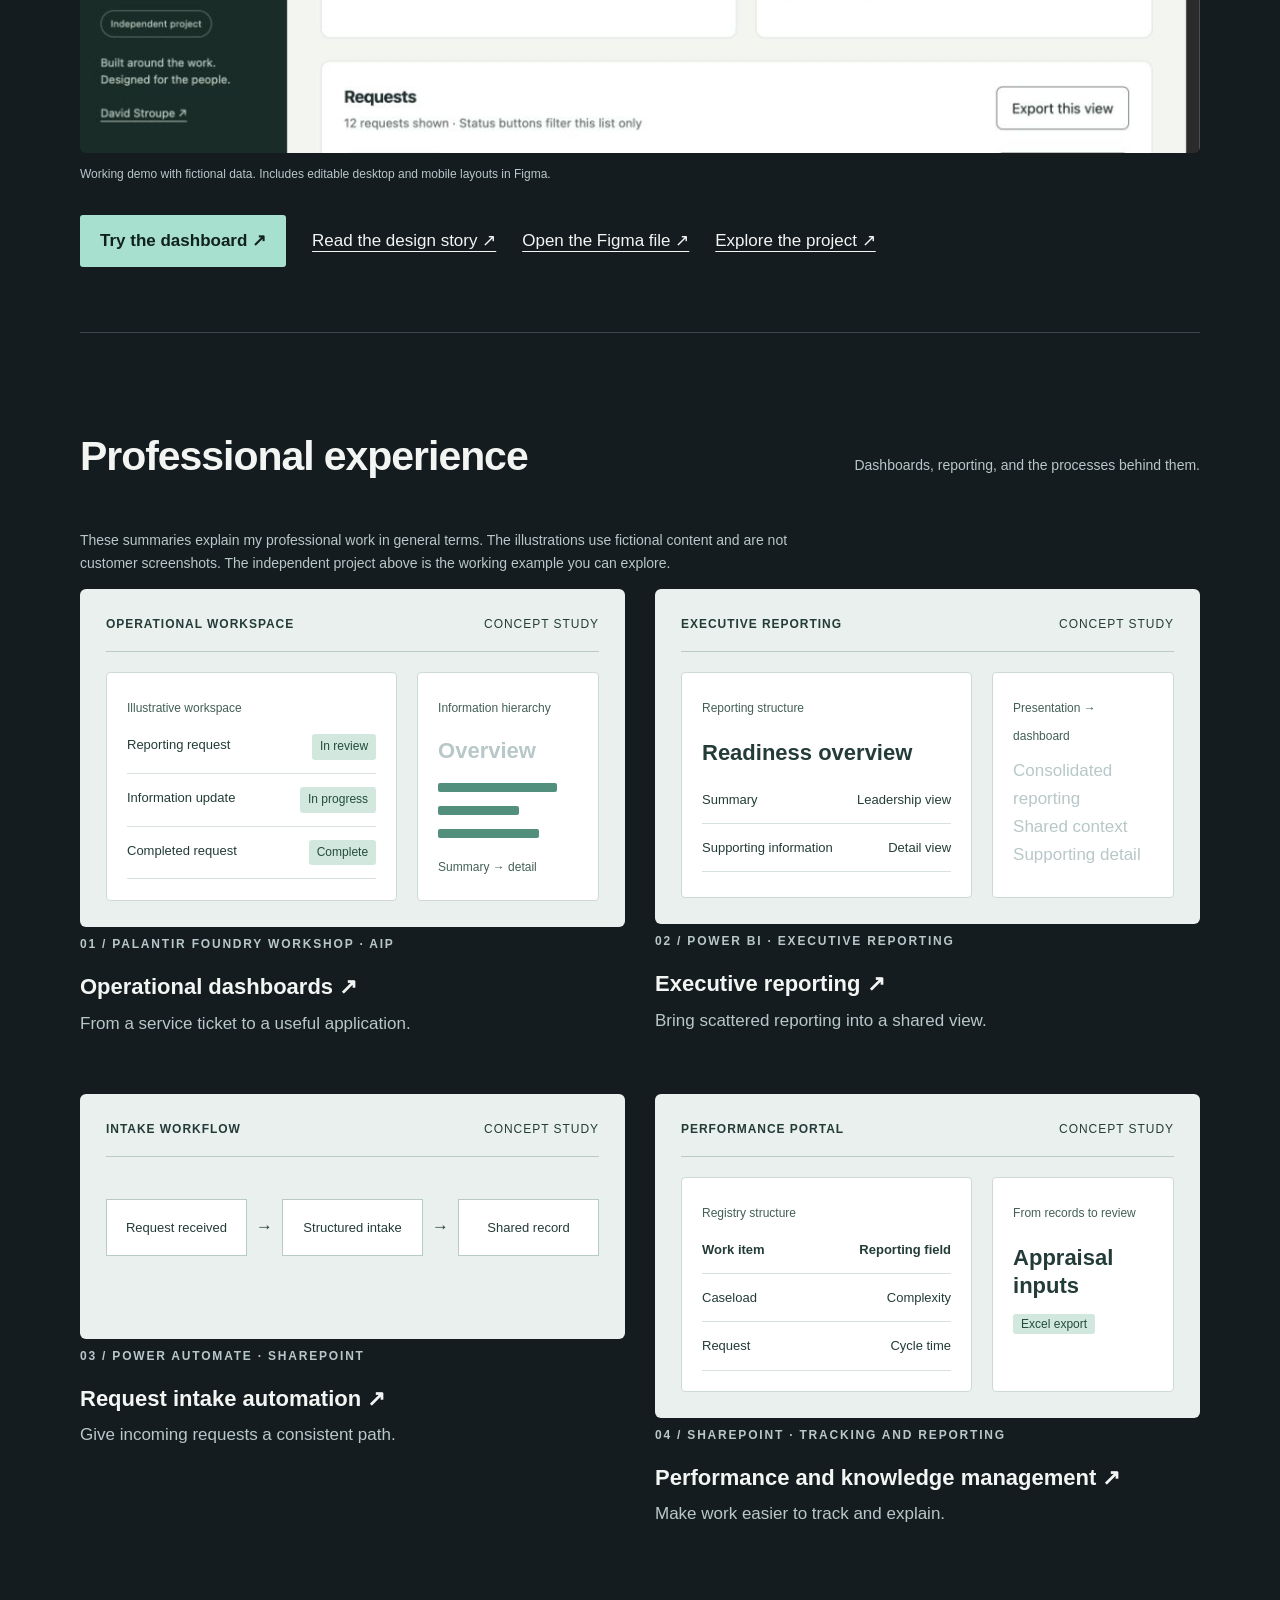
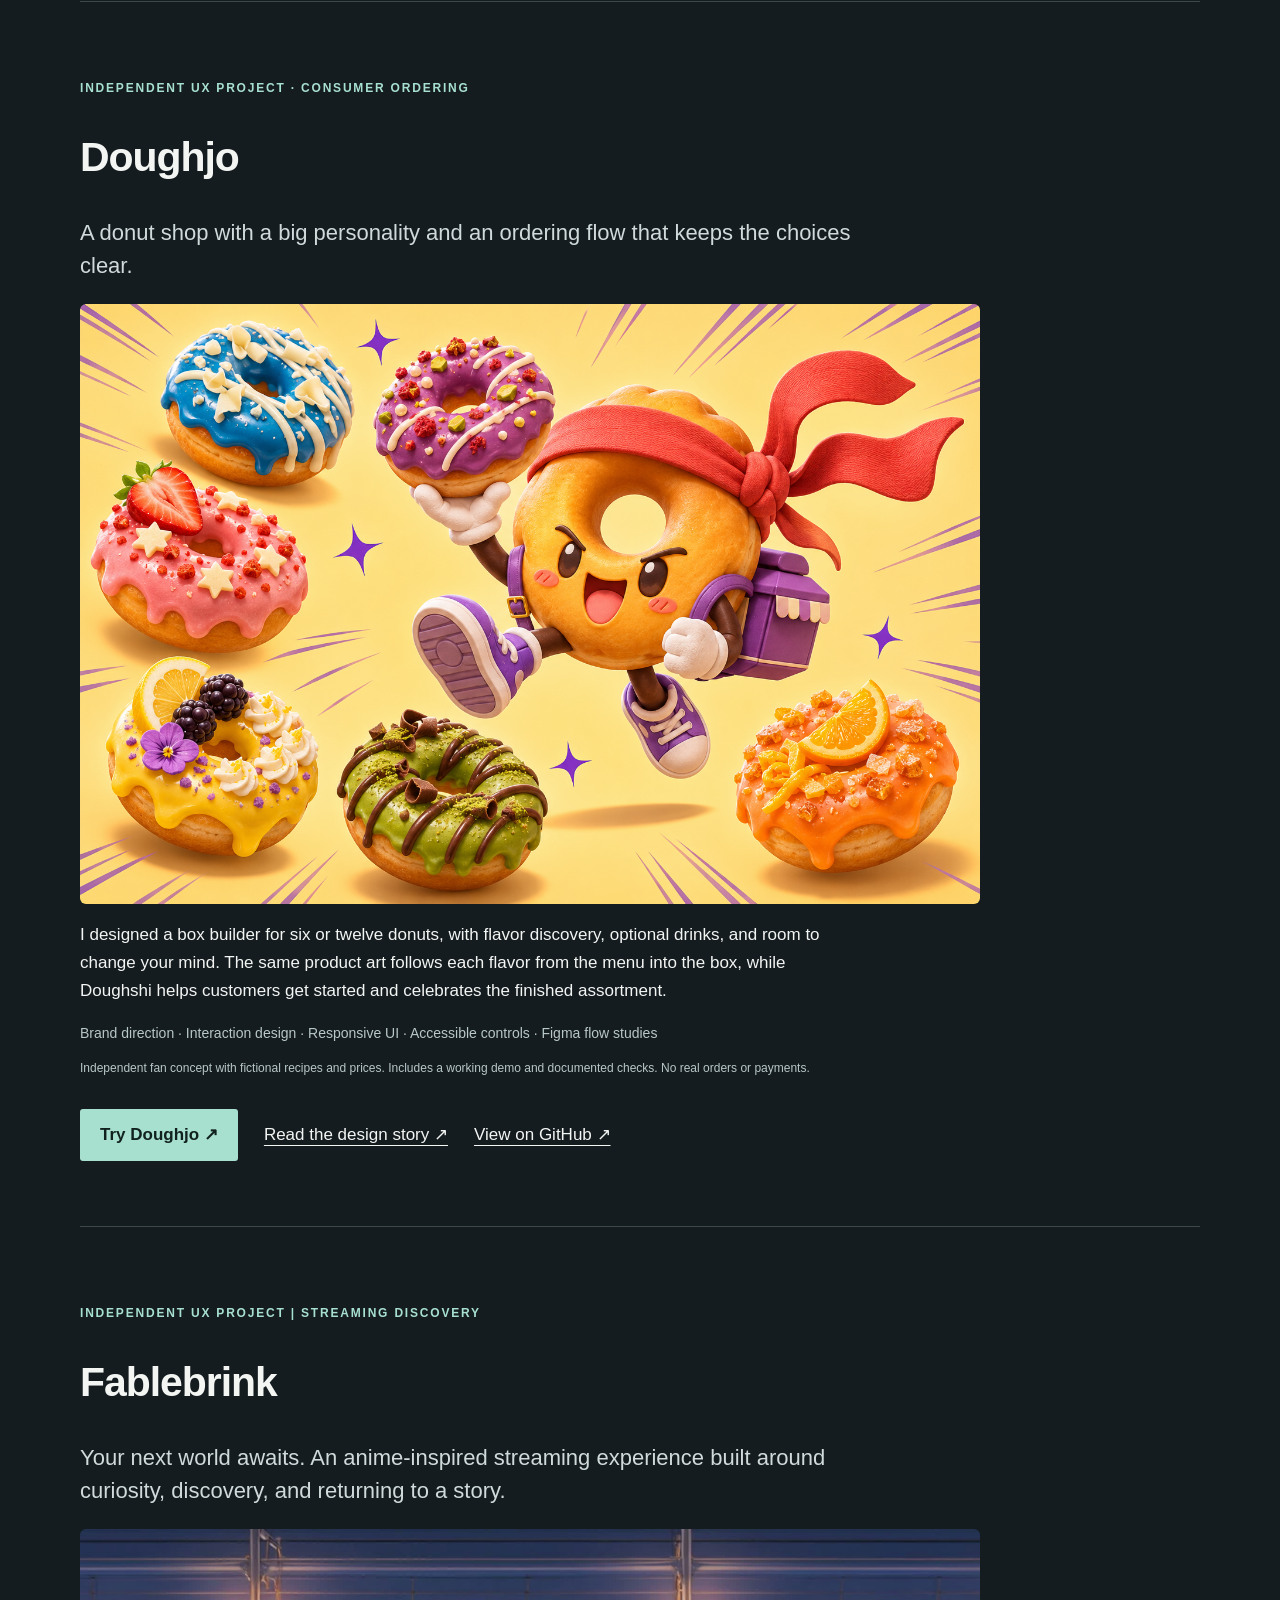
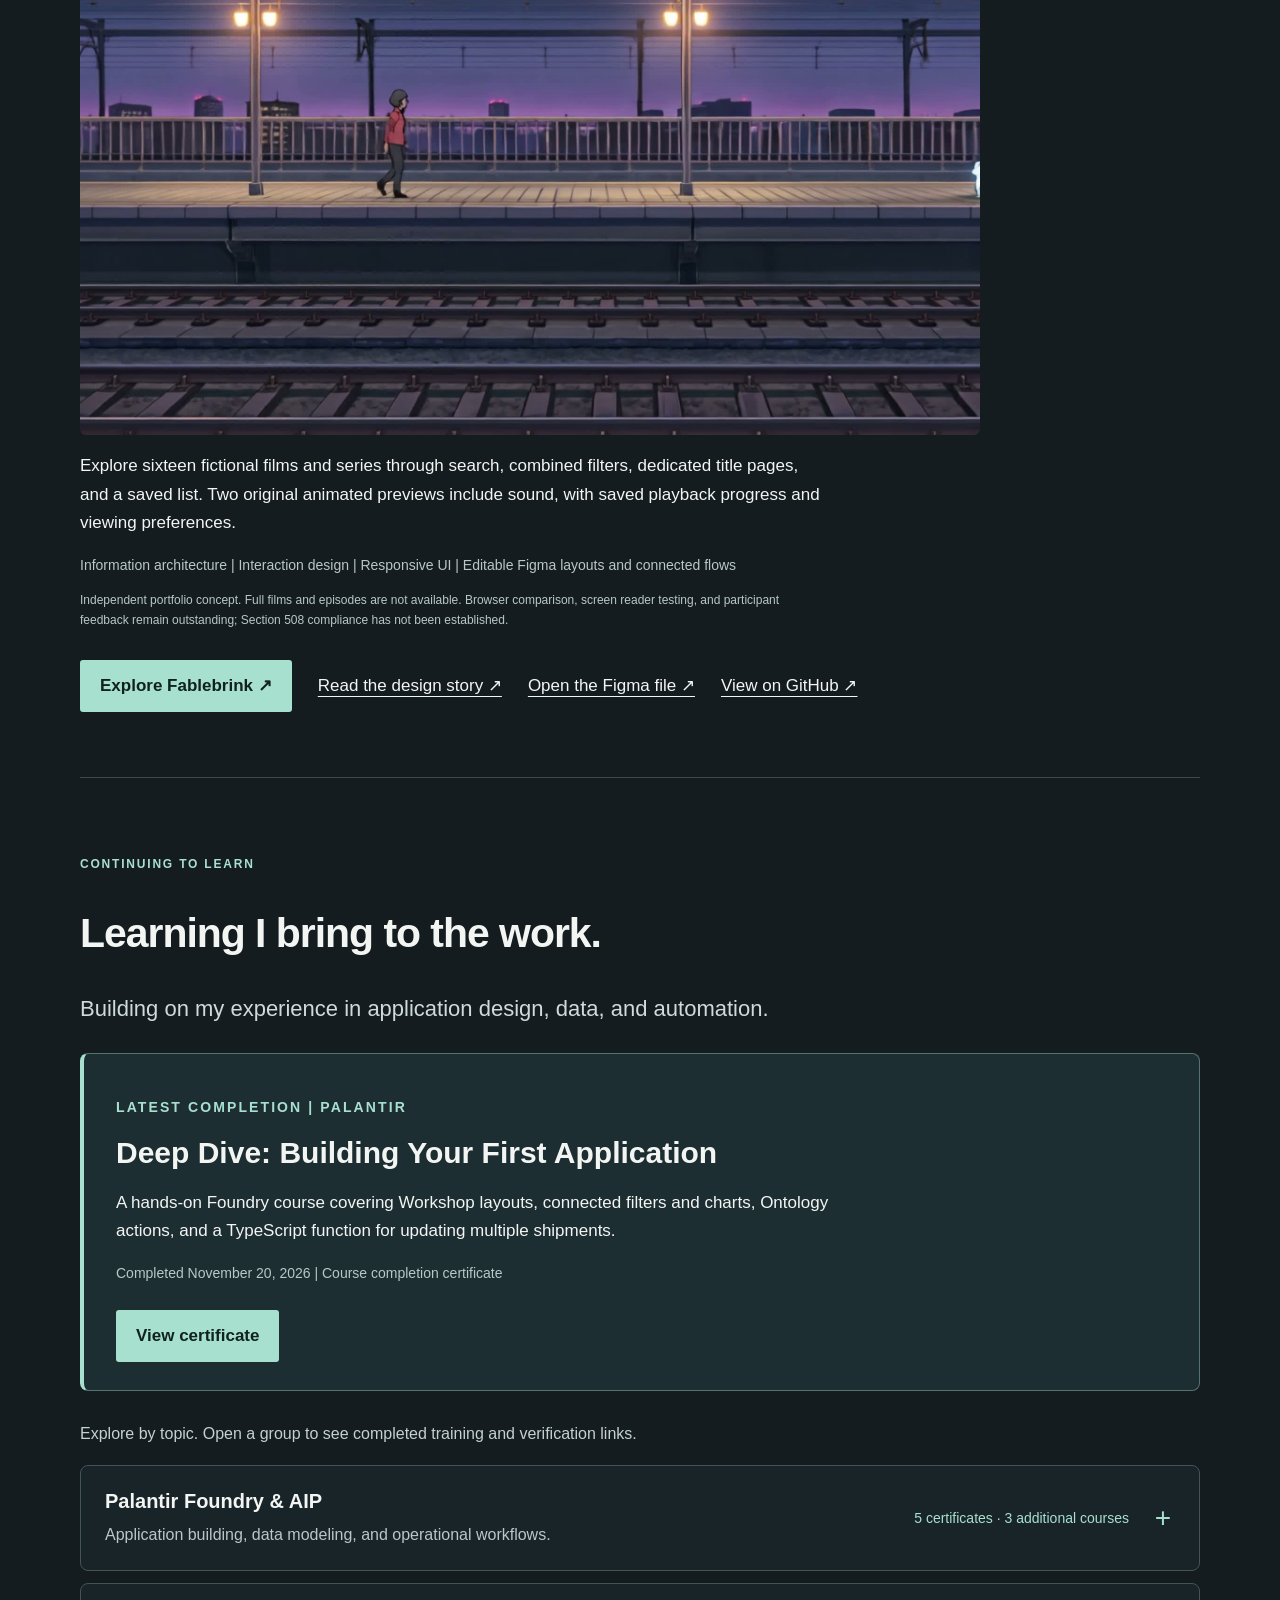
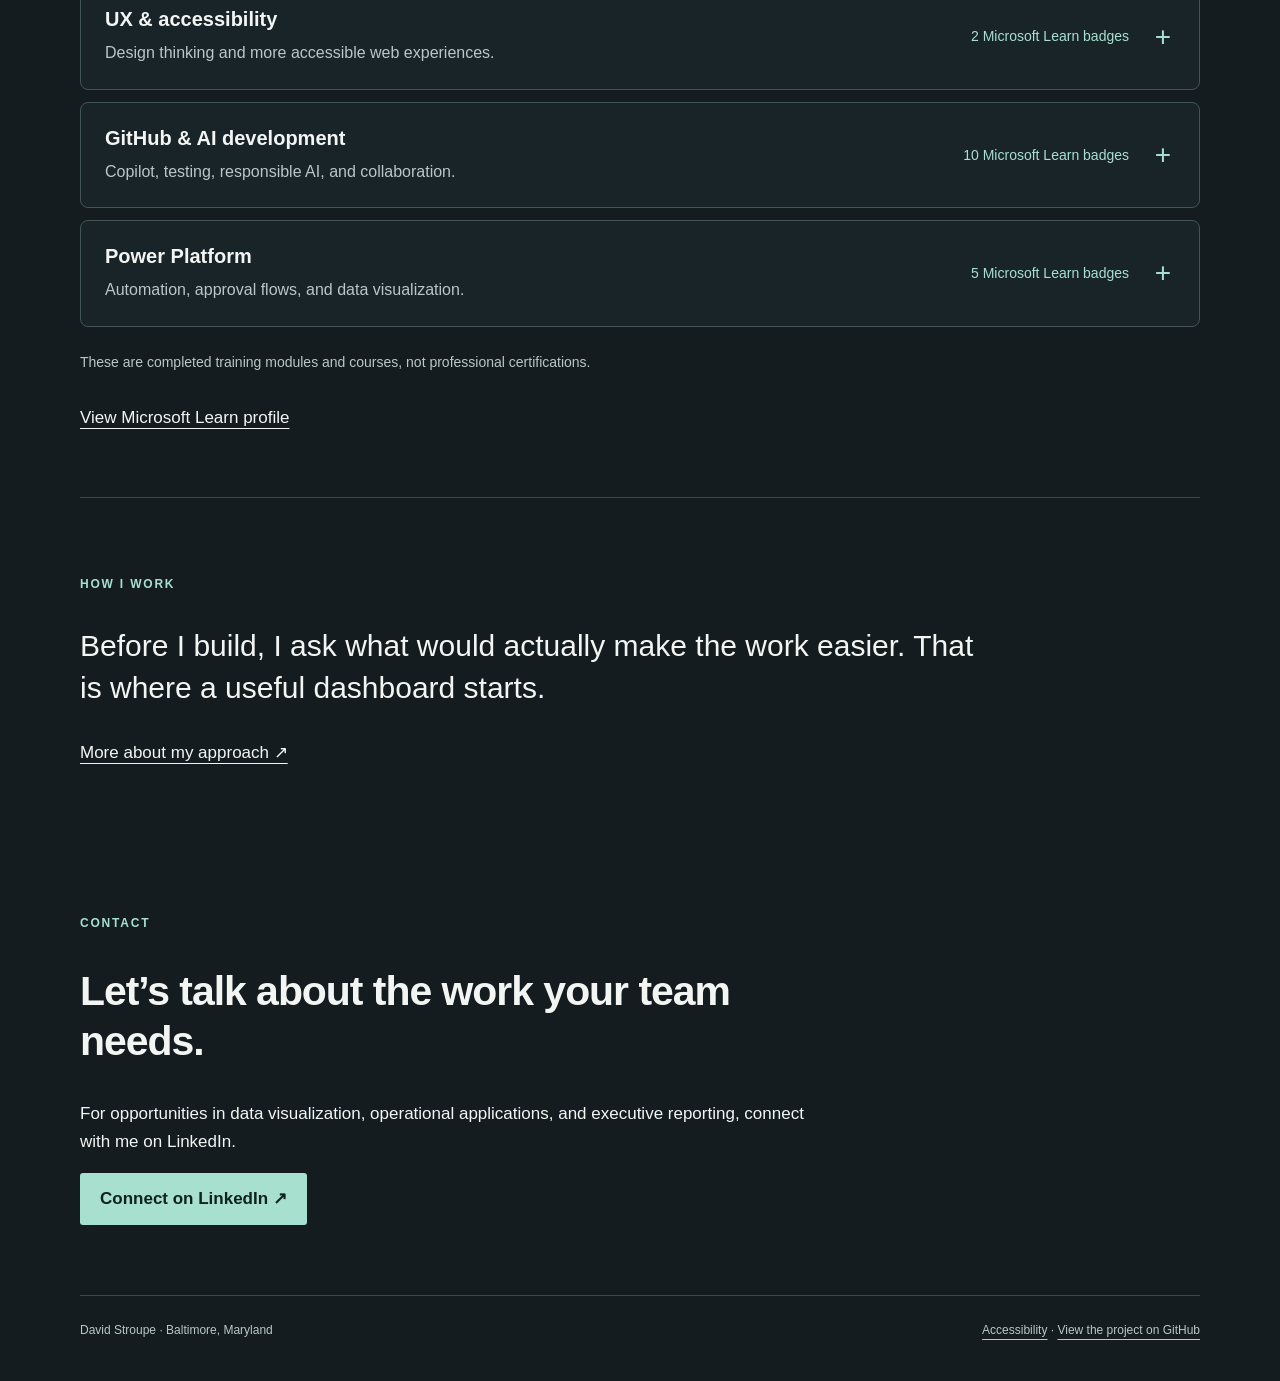
==== commit 471f7d60: "Add Palantir application certificate and organize learning into expandable topics" ====
--- a/index.html
+++ b/index.html
@@ -1,19 +1 @@
-<!doctype html><html lang="en"><head><meta charset="utf-8"><meta name="viewport" content="width=device-width,initial-scale=1"><meta name="description" content="Operational dashboards, Power BI reporting, Power Automate workflows, and SharePoint applications by Navy veteran David Stroupe."><meta name="theme-color" content="#141c20"><title>Data visualization & operational applications | David Stroupe</title><link rel="stylesheet" href="style.css"><style>.learning-grid{display:grid;grid-template-columns:repeat(2,minmax(0,1fr));gap:18px;list-style:none;padding:0;margin:32px 0}.learning-card{display:flex;align-items:flex-start;gap:20px;padding:24px;border:1px solid #3c484b;border-radius:6px;background:#192429}.learning-card img{flex:0 0 72px}.learning-card h3{font-size:19px;margin:8px 0 12px;overflow-wrap:anywhere}.learning-card p{margin:0}.learning-card .eyebrow{font-size:10px;letter-spacing:.09em}.learning-card .meta{font-size:13px}@media(max-width:700px){.learning-grid{grid-template-columns:1fr}.learning-card{padding:20px;gap:16px}.learning-card img{width:56px;height:56px;flex-basis:56px}}@media(max-width:380px){header{flex-wrap:wrap;gap:12px}nav{flex-wrap:wrap}}</style></head><body><a class="skip" href="#main">Skip to content</a><div class="wrap"><header><a class="brand" href="index.html" aria-label="David Stroupe home"><b>DS</b><span>DATA & INTERFACE</span></a><nav aria-label="Main navigation"><a href="index.html#work">Work</a><a href="about.html">About</a><a href="#learning">Learning</a><a href="#contact">Contact</a></nav></header><main id="main" tabindex="-1"><section class="intro"><p class="eyebrow">David Stroupe / Data Visualization Analyst</p><h1>Clear information.<br>Decisions with context.</h1><p class="lead">I build operational dashboards and reporting tools for government teams and senior leaders.</p><p class="meta">Palantir Foundry Workshop · Power BI · Power Automate · SharePoint</p><div class="indexline"><span>U.S. Navy veteran</span><span>20+ years of DoD experience</span><span>Baltimore, Maryland</span></div><div class="actions"><a class="button" href="#stillroom">Explore selected work ↓</a><a href="about.html">My background ↗</a></div></section><section class="section" id="stillroom" aria-labelledby="stillroom-title"><p class="eyebrow">Independent product design | Music experience</p><h2 id="stillroom-title">Stillroom</h2><p class="lead">Make room for a good record. An original listening experience with a finite edit and a queue that stays yours.</p><a href="https://dnstroupe.github.io/stillroom/"><img src="https://dnstroupe.github.io/stillroom/docs/stillroom-desktop.jpg" alt="Stillroom desktop experience with original Blue Hour record artwork and persistent playback controls" width="1440" height="1050" loading="lazy" style="display:block;width:100%;max-width:900px;height:auto;border-radius:6px"></a><p>Three original Suno-generated instrumentals bring a fully working player to life. Listeners can combine search and mood filters, save favorites and named sessions, reorder or protect their queue, and add audio that stays on their device.</p><p class="meta">Original brand and artwork | Responsive product UI | Real audio playback | Editable Figma system and connected mobile flows</p><p class="caption">Independent portfolio concept with AI-assisted implementation and music. Includes 13 passing automated tests and documented Chrome checks. Participant research, full screen-reader testing, and wider browser coverage remain future work.</p><div class="actions"><a class="button" href="https://dnstroupe.github.io/stillroom/">Listen to Stillroom ↗</a><a href="https://dnstroupe.github.io/stillroom/case-study.html">Read the design story ↗</a><a href="https://www.figma.com/design/w4ichthh1SMuQNj2Mk40c5?node-id=5-11">Explore the Figma prototype ↗</a><a href="https://github.com/dnstroupe/stillroom">View on GitHub ↗</a></div></section><section class="section" id="work"><p class="eyebrow">Featured independent project</p><h2>Operations Overview</h2><p class="lead">A dashboard for finding overdue work, checking what is coming up, and knowing who owns the next step.</p><a href="https://dnstroupe.github.io/operations-overview/"><img src="operations-preview.png" alt="Operations Overview showing request summaries, team workload, and completed work" style="display:block;width:100%;height:auto;border-radius:6px" width="1186" height="1119"></a><p class="caption">Working demo with fictional data. Includes editable desktop and mobile layouts in Figma.</p><div class="actions"><a class="button" href="https://dnstroupe.github.io/operations-overview/">Try the dashboard ↗</a><a href="https://dnstroupe.github.io/operations-overview/case-study.html">Read the design story ↗</a><a href="https://www.figma.com/design/buTSTCAfzuZun0weL3j43a">Open the Figma file ↗</a><a href="https://github.com/dnstroupe/operations-overview">Explore the project ↗</a></div></section><section class="section" id="professional-work"><div class="section-head"><h2>Professional experience</h2><p class="meta">Dashboards, reporting, and the processes behind them.</p></div><p class="meta">These summaries explain my professional work in general terms. The illustrations use fictional content and are not customer screenshots. The independent project above is the working example you can explore.</p><div class="work-grid"><a class="work" href="operations.html"><div class="visual " aria-label="Illustrative operations concept, not an actual work system"><div class="vtop"><strong>Operational workspace</strong><span>Concept study</span></div><div class="board"><div class="panel"><span class="label">Illustrative workspace</span><div class="row"><span>Reporting request</span><span class="tag">In review</span></div><div class="row"><span>Information update</span><span class="tag">In progress</span></div><div class="row"><span>Completed request</span><span class="tag">Complete</span></div></div><div class="panel"><span class="label">Information hierarchy</span><p style="font-size:22px;font-weight:bold;margin:12px 0">Overview</p><div class="bar" style="width:85%"></div><div class="bar" style="width:58%"></div><div class="bar" style="width:72%"></div><span class="label">Summary → detail</span></div></div></div><p class="eyebrow">01 / Palantir Foundry Workshop · AIP</p><h3>Operational dashboards ↗</h3><p>From a service ticket to a useful application.</p></a><a class="work" href="reporting.html"><div class="visual " aria-label="Illustrative reporting concept, not an actual work system"><div class="vtop"><strong>Executive reporting</strong><span>Concept study</span></div><div class="board"><div class="panel"><span class="label">Reporting structure</span><h3>Readiness overview</h3><div class="row"><span>Summary</span><span>Leadership view</span></div><div class="row"><span>Supporting information</span><span>Detail view</span></div></div><div class="panel"><span class="label">Presentation → dashboard</span><p>Consolidated reporting<br>Shared context<br>Supporting detail</p></div></div></div><p class="eyebrow">02 / Power BI · Executive reporting</p><h3>Executive reporting ↗</h3><p>Bring scattered reporting into a shared view.</p></a><a class="work" href="automation.html"><div class="visual " aria-label="Illustrative automation concept, not an actual work system"><div class="vtop"><strong>Intake workflow</strong><span>Concept study</span></div><div class="flow"><div class="step">Request received</div><span class="arrow">→</span><div class="step">Structured intake</div><span class="arrow">→</span><div class="step">Shared record</div></div></div><p class="eyebrow">03 / Power Automate · SharePoint</p><h3>Request intake automation ↗</h3><p>Give incoming requests a consistent path.</p></a><a class="work" href="portal.html"><div class="visual " aria-label="Illustrative portal concept, not an actual work system"><div class="vtop"><strong>Performance portal</strong><span>Concept study</span></div><div class="board"><div class="panel"><span class="label">Registry structure</span><div class="row"><strong>Work item</strong><strong>Reporting field</strong></div><div class="row"><span>Caseload</span><span>Complexity</span></div><div class="row"><span>Request</span><span>Cycle time</span></div></div><div class="panel"><span class="label">From records to review</span><h3>Appraisal inputs</h3><span class="tag">Excel export</span></div></div></div><p class="eyebrow">04 / SharePoint · Tracking and reporting</p><h3>Performance and knowledge management ↗</h3><p>Make work easier to track and explain.</p></a></div></section><section class="section" id="doughjo" aria-labelledby="doughjo-title"><p class="eyebrow">Independent UX project · Consumer ordering</p><h2 id="doughjo-title">Doughjo</h2><p class="lead">A donut shop with a big personality and an ordering flow that keeps the choices clear.</p><a href="https://dnstroupe.github.io/doughjo/"><img src="doughjo-preview.png" alt="Doughshi, the original Doughjo mascot, surrounded by the shop’s colorful donut concepts" width="1536" height="1024" loading="lazy" style="display:block;width:100%;max-width:900px;height:auto;border-radius:6px"></a><p>I designed a box builder for six or twelve donuts, with flavor discovery, optional drinks, and room to change your mind. The same product art follows each flavor from the menu into the box, while Doughshi helps customers get started and celebrates the finished assortment.</p><p class="meta">Brand direction · Interaction design · Responsive UI · Accessible controls · Figma flow studies</p><p class="caption">Independent fan concept with fictional recipes and prices. Includes a working demo and documented checks. No real orders or payments.</p><div class="actions"><a class="button" href="https://dnstroupe.github.io/doughjo/">Try Doughjo ↗</a><a href="https://dnstroupe.github.io/doughjo/case-study.html">Read the design story ↗</a><a href="https://github.com/dnstroupe/doughjo">View on GitHub ↗</a></div></section><section class="section" id="fablebrink" aria-labelledby="fablebrink-title"><p class="eyebrow">Independent UX project | Streaming discovery</p><h2 id="fablebrink-title">Fablebrink</h2><p class="lead">Your next world awaits. An anime-inspired streaming experience built around curiosity, discovery, and returning to a story.</p><a href="https://dnstroupe.github.io/fablebrink/dist/"><img src="fablebrink-preview.jpg" alt="Original night-train artwork for Fablebrink’s After the Last Train preview" loading="lazy" style="display:block;width:100%;max-width:900px;height:auto;border-radius:6px"></a><p>Explore sixteen fictional films and series through search, combined filters, dedicated title pages, and a saved list. Two original animated previews include sound, with saved playback progress and viewing preferences.</p><p class="meta">Information architecture | Interaction design | Responsive UI | Editable Figma layouts and connected flows</p><p class="caption">Independent portfolio concept. Full films and episodes are not available. Browser comparison, screen reader testing, and participant feedback remain outstanding; Section 508 compliance has not been established.</p><div class="actions"><a class="button" href="https://dnstroupe.github.io/fablebrink/dist/">Explore Fablebrink ↗</a><a href="https://dnstroupe.github.io/fablebrink/dist/case-study.html">Read the design story ↗</a><a href="https://www.figma.com/design/m1JMrEeFiQKkrbcpRGlVE6?node-id=11-69">Open the Figma file ↗</a><a href="https://github.com/dnstroupe/fablebrink">View on GitHub ↗</a></div></section><section class="section" id="learning" aria-labelledby="learning-title"><p class="eyebrow">Continuing to learn</p><h2 id="learning-title">Learning I bring to the work.</h2><p class="lead">Recent learning in UX design, data, automation, and AI-assisted development.</p><p class="meta">Seventeen Microsoft Learn badges and four Palantir course completion certificates, plus three additional completed Palantir courses.</p><h3>Palantir Foundry &amp; AIP</h3><p>Training in data modeling, application building, and connecting data to useful workflows. Each certificate links to its verification page.</p><ul class="learning-grid"><li class="learning-card"><div><p class="eyebrow">Palantir | Course completion certificate</p><h3><a href="https://verify.skilljar.com/c/ytf2zccqqxf3">Deep Dive: Creating Your First Ontology ↗</a></h3><p class="meta">Completed <time datetime="2026-11-20">November 20, 2026</time></p></div></li>
-<li class="learning-card"><div><p class="eyebrow">Palantir | Course completion certificate</p><h3><a href="https://verify.skilljar.com/c/zuc9rydqugae">Speedrun: Your First End-to-End Workflow ↗</a></h3><p class="meta">Completed <time datetime="2026-09-09">September 9, 2026</time></p></div></li>
-<li class="learning-card"><div><p class="eyebrow">Palantir | Course completion certificate</p><h3><a href="https://verify.skilljar.com/c/ituorsudphw9">Foundry &amp; AIP Builder Foundations Quiz ↗</a></h3><p class="meta">Completed <time datetime="2026-08-07">August 7, 2026</time></p></div></li>
-<li class="learning-card"><div><p class="eyebrow">Palantir | Course completion certificate</p><h3><a href="https://verify.skilljar.com/c/34dv45qu3bj6">Introduction to Foundry &amp; AIP for Enterprise Organizations ↗</a></h3><p class="meta">Completed <time datetime="2026-08-07">August 7, 2026</time></p></div></li></ul><details><summary>Three more completed Palantir courses</summary><ul><li><a href="https://learn.palantir.com/foundry-aip-aware">Foundry &amp; AIP Aware</a> | Completed September 9, 2026</li><li><a href="https://learn.palantir.com/intro-to-foundry">Introduction to Palantir Foundry</a> | Completed August 7, 2026</li><li><a href="https://learn.palantir.com/workshop-course">Workshop</a> | Completed August 7, 2026</li></ul><p class="meta">These courses are marked complete in my Palantir learning profile. Links open the courses; no completion certificates were issued.</p></details><h3>Microsoft Learn</h3><ul class="learning-grid"><li class="learning-card"><img src="https://learn.microsoft.com/en-us/training/achievements/generic-badge.svg" alt="" width="72" height="72" loading="lazy"><div><p class="eyebrow">Microsoft Learn | Module badge</p><h3><a href="https://learn.microsoft.com/en-us/users/dstroupe-1306/achievements/print/2SMFAU7V">Introduction to GitHub Actions ↗</a></h3><p class="meta">Completed <time datetime="2026-11-20">November 20, 2026</time></p></div></li>
-<li class="learning-card"><img src="https://learn.microsoft.com/en-us/training/achievements/generic-badge.svg" alt="" width="72" height="72" loading="lazy"><div><p class="eyebrow">Microsoft Learn | Module badge</p><h3><a href="https://learn.microsoft.com/en-us/users/dstroupe-1306/achievements/print/DHTM4GFJ">Contribute to an open-source project on GitHub ↗</a></h3><p class="meta">Completed <time datetime="2026-11-20">November 20, 2026</time></p></div></li>
-<li class="learning-card"><img src="https://learn.microsoft.com/en-us/training/achievements/generic-badge.svg" alt="" width="72" height="72" loading="lazy"><div><p class="eyebrow">Microsoft Learn | Module badge</p><h3><a href="https://learn.microsoft.com/en-us/users/dstroupe-1306/achievements/print/WQF63FPN">Learn the basics of web accessibility ↗</a></h3><p class="meta">Completed <time datetime="2026-11-20">November 20, 2026</time></p></div></li>
-<li class="learning-card"><img src="https://learn.microsoft.com/en-us/training/achievements/generic-badge.svg" alt="" width="72" height="72" loading="lazy"><div><p class="eyebrow">Microsoft Learn | Module badge</p><h3><a href="https://learn.microsoft.com/en-us/users/dstroupe-1306/achievements/print/973YS7BU">Building applications with GitHub Copilot agent mode ↗</a></h3><p class="meta">Completed <time datetime="2026-11-16">November 16, 2026</time></p></div></li><li class="learning-card"><img src="https://learn.microsoft.com/en-us/training/achievements/generic-badge.svg" alt="" width="72" height="72" loading="lazy"><div><p class="eyebrow">Microsoft Learn | Module badge</p><h3><a href="https://learn.microsoft.com/en-us/users/dstroupe-1306/achievements/print/NEXVBRZF">Develop unit tests using GitHub Copilot tools ↗</a></h3><p class="meta">Completed <time datetime="2026-11-16">November 16, 2026</time></p></div></li>
-<li class="learning-card"><img src="https://learn.microsoft.com/en-us/training/achievements/generic-badge.svg" alt="" width="72" height="72" loading="lazy"><div><p class="eyebrow">Microsoft Learn | Module badge</p><h3><a href="https://learn.microsoft.com/en-us/users/dstroupe-1306/achievements/print/X4RQB43Y">Developer use cases for AI with GitHub Copilot ↗</a></h3><p class="meta">Completed <time datetime="2026-11-16">November 16, 2026</time></p></div></li>
-<li class="learning-card"><img src="https://learn.microsoft.com/en-us/training/achievements/generic-badge.svg" alt="" width="72" height="72" loading="lazy"><div><p class="eyebrow">Microsoft Learn | Module badge</p><h3><a href="https://learn.microsoft.com/en-us/users/dstroupe-1306/achievements/print/ZTVB5KJ2">Management and customization considerations with GitHub Copilot ↗</a></h3><p class="meta">Completed <time datetime="2026-11-16">November 16, 2026</time></p></div></li>
-<li class="learning-card"><img src="https://learn.microsoft.com/en-us/training/achievements/ux-design.svg" alt="" width="72" height="72" loading="lazy"><div><p class="eyebrow">Microsoft Learn | Module badge</p><h3><a href="https://learn.microsoft.com/en-us/users/dstroupe-1306/achievements/print/HVWXSSG8">Foundations of user experience and design thinking ↗</a></h3><p class="meta">Completed <time datetime="2026-11-15">November 15, 2026</time></p></div></li>
-<li class="learning-card"><img src="https://learn.microsoft.com/en-us/training/achievements/generic-badge.svg" alt="" width="72" height="72" loading="lazy"><div><p class="eyebrow">Microsoft Learn | Module badge</p><h3><a href="https://learn.microsoft.com/en-us/users/dstroupe-1306/achievements/print/WQFRLK2N">Responsible AI with GitHub Copilot ↗</a></h3><p class="meta">Completed <time datetime="2026-11-15">November 15, 2026</time></p></div></li>
-<li class="learning-card"><img src="https://learn.microsoft.com/en-us/training/achievements/generic-badge.svg" alt="" width="72" height="72" loading="lazy"><div><p class="eyebrow">Microsoft Learn | Module badge</p><h3><a href="https://learn.microsoft.com/en-us/users/dstroupe-1306/achievements/print/HVWXT3N8">Introduction to prompt engineering with GitHub Copilot ↗</a></h3><p class="meta">Completed <time datetime="2026-11-15">November 15, 2026</time></p></div></li>
-<li class="learning-card"><img src="https://learn.microsoft.com/en-us/learn/achievements/generic-badge.svg" alt="" width="72" height="72" loading="lazy"><div><p class="eyebrow">Microsoft Learn | Module badge</p><h3><a href="https://learn.microsoft.com/en-us/users/dstroupe-1306/achievements/print/973WKRKU">Introduction to GitHub Copilot ↗</a></h3><p class="meta">Completed <time datetime="2026-11-15">November 15, 2026</time></p></div></li>
-<li class="learning-card"><img src="https://learn.microsoft.com/en-us/training/achievements/multiple-data-sources.svg" alt="" width="72" height="72" loading="lazy"><div><p class="eyebrow">Microsoft Learn | Module badge</p><h3><a href="https://learn.microsoft.com/en-us/users/dstroupe-1306/achievements/print/NM8A3JZF">Power Automate's deep integration across multiple data sources ↗</a></h3><p class="meta">Completed <time datetime="2026-04-15">April 15, 2026</time></p></div></li>
-<li class="learning-card"><img src="https://learn.microsoft.com/en-us/training/achievements/manage-user-information.svg" alt="" width="72" height="72" loading="lazy"><div><p class="eyebrow">Microsoft Learn | Module badge</p><h3><a href="https://learn.microsoft.com/en-us/users/dstroupe-1306/achievements/print/9R6W5XJU">Build flows to manage user information ↗</a></h3><p class="meta">Completed <time datetime="2026-04-15">April 15, 2026</time></p></div></li>
-<li class="learning-card"><img src="https://learn.microsoft.com/en-us/training/achievements/build-approval-flows.svg" alt="" width="72" height="72" loading="lazy"><div><p class="eyebrow">Microsoft Learn | Module badge</p><h3><a href="https://learn.microsoft.com/en-us/users/dstroupe-1306/achievements/print/379W3RFH">Build approval flows with Power Automate ↗</a></h3><p class="meta">Completed <time datetime="2026-04-15">April 15, 2026</time></p></div></li>
-<li class="learning-card"><img src="https://learn.microsoft.com/en-us/training/achievements/get-started-with-flow.svg" alt="" width="72" height="72" loading="lazy"><div><p class="eyebrow">Microsoft Learn | Module badge</p><h3><a href="https://learn.microsoft.com/en-us/users/dstroupe-1306/achievements/print/NMHG4J2F">Get started with Power Automate ↗</a></h3><p class="meta">Completed <time datetime="2026-04-13">April 13, 2026</time></p></div></li>
-<li class="learning-card"><img src="https://learn.microsoft.com/en-us/training/achievements/generic-badge.svg" alt="" width="72" height="72" loading="lazy"><div><p class="eyebrow">Microsoft Learn | Module badge</p><h3><a href="https://learn.microsoft.com/en-us/users/dstroupe-1306/achievements/print/46M75UXK">Write effective prompts to achieve optimal results ↗</a></h3><p class="meta">Completed <time datetime="2026-04-05">April 5, 2026</time></p></div></li>
-<li class="learning-card"><img src="https://learn.microsoft.com/en-us/training/achievements/get-started-power-bi.svg" alt="" width="72" height="72" loading="lazy"><div><p class="eyebrow">Microsoft Learn | Module badge</p><h3><a href="https://learn.microsoft.com/en-us/users/dstroupe-1306/achievements/print/HZC5YBE8">Get started building with Power BI ↗</a></h3><p class="meta">Completed <time datetime="2026-04-05">April 5, 2026</time></p></div></li></ul><div class="actions"><a href="https://learn.microsoft.com/en-us/users/dstroupe-1306/achievements">View all Microsoft Learn achievements ↗</a></div></section><section class="section"><p class="eyebrow">How I work</p><p class="quote">Before I build, I ask what would actually make the work easier. That is where a useful dashboard starts.</p><a href="about.html">More about my approach ↗</a></section></main><section class="contact" id="contact" aria-labelledby="contact-title"><p class="eyebrow">Contact</p><h2 id="contact-title">Let’s talk about the work your team needs.</h2><p>For opportunities in data visualization, operational applications, and executive reporting, connect with me on LinkedIn.</p><a class="button" href="https://www.linkedin.com/in/david-stroupe/">Connect on LinkedIn ↗</a></section><footer><span>David Stroupe · Baltimore, Maryland</span><span><a href="accessibility.html">Accessibility</a> · <a href="https://github.com/dnstroupe/data-design-portfolio">View the project on GitHub</a></span></footer></div></body></html>+<!doctype html><html lang="en"><head><meta charset="utf-8"><meta name="viewport" content="width=device-width,initial-scale=1"><meta name="description" content="Operational dashboards, Power BI reporting, Power Automate workflows, and SharePoint applications by Navy veteran David Stroupe."><meta name="theme-color" content="#141c20"><title>Data visualization & operational applications | David Stroupe</title><link rel="stylesheet" href="style.css"><style>.learning-grid{display:grid;grid-template-columns:repeat(2,minmax(0,1fr));gap:18px;list-style:none;padding:0;margin:32px 0}.learning-card{display:flex;align-items:flex-start;gap:20px;padding:24px;border:1px solid #3c484b;border-radius:6px;background:#192429}.learning-card img{flex:0 0 72px}.learning-card h3{font-size:19px;margin:8px 0 12px;overflow-wrap:anywhere}.learning-card p{margin:0}.learning-card .eyebrow{font-size:10px;letter-spacing:.09em}.learning-card .meta{font-size:13px}@media(max-width:700px){.learning-grid{grid-template-columns:1fr}.learning-card{padding:20px;gap:16px}.learning-card img{width:56px;height:56px;flex-basis:56px}}@media(max-width:380px){header{flex-wrap:wrap;gap:12px}nav{flex-wrap:wrap}}.learning-feature{margin:28px 0;padding:28px 32px;background:#1d2e32;border:1px solid #54736e;border-left:4px solid #a8e0d0;border-radius:8px}.learning-feature h3{font-size:clamp(23px,3vw,30px);margin:10px 0}.learning-feature .eyebrow{font-size:14px}.learning-feature .button{margin-top:10px}.learning-hint{font-size:16px;color:#c3d1d1;margin:30px 0 18px}.learning-group{border:1px solid #435458;border-radius:8px;margin:12px 0;background:#192429;overflow:hidden}.learning-group>summary{cursor:pointer;display:flex;align-items:center;gap:22px;padding:22px 24px;list-style:none;min-height:90px}.learning-group>summary::-webkit-details-marker{display:none}.learning-group>summary::after{content:"+";font-size:28px;color:#a8e0d0;flex-shrink:0;width:24px;text-align:center}.learning-group[open]>summary::after{content:"−"}.learning-group>summary>span:first-child{flex:1}.learning-group strong{font-size:20px;line-height:1.35}.learning-description{display:block;color:#b8c7c7;font-size:16px;margin-top:5px}.learning-count{font-size:14px;color:#a8e0d0;white-space:nowrap}.learning-group>summary:hover{background:#223237}.learning-group>summary:focus-visible,.learning-extra>summary:focus-visible{outline:3px solid #a8e0d0;outline-offset:-4px}.learning-group[open]>summary{border-bottom:1px solid #435458}.learning-content{padding:0 24px 24px}.learning-content .learning-grid{margin:22px 0;gap:12px}.learning-card{padding:20px;gap:16px;background:#141c20}.learning-card .eyebrow{font-size:14px;letter-spacing:.025em;text-transform:none}.learning-card .meta{font-size:14px}.learning-card h3{font-size:18px;line-height:1.45}.learning-card img{width:44px;height:44px;flex-basis:44px}.learning-extra>summary{cursor:pointer;min-height:44px;padding:10px 0}.learning-extra li{margin:14px 0}.learning-note{margin-top:24px}@media(max-width:700px){.learning-feature{padding:22px}.learning-group>summary{padding:20px;gap:14px;flex-wrap:wrap}.learning-group>summary>span:first-child{flex-basis:calc(100% - 42px)}.learning-count{order:2;white-space:normal}.learning-content{padding:0 16px 20px}.learning-description{font-size:16px}.learning-card{padding:18px}.learning-card img{width:36px;height:36px;flex-basis:36px}}@media(forced-colors:active){.learning-group,.learning-feature{border:1px solid CanvasText}.learning-group>summary:focus-visible{outline-color:Highlight}}</style></head><body><a class="skip" href="#main">Skip to content</a><div class="wrap"><header><a class="brand" href="index.html" aria-label="David Stroupe home"><b>DS</b><span>DATA & INTERFACE</span></a><nav aria-label="Main navigation"><a href="index.html#work">Work</a><a href="about.html">About</a><a href="#learning">Learning</a><a href="#contact">Contact</a></nav></header><main id="main" tabindex="-1"><section class="intro"><p class="eyebrow">David Stroupe / Data Visualization Analyst</p><h1>Clear information.<br>Decisions with context.</h1><p class="lead">I build operational dashboards and reporting tools for government teams and senior leaders.</p><p class="meta">Palantir Foundry Workshop · Power BI · Power Automate · SharePoint</p><div class="indexline"><span>U.S. Navy veteran</span><span>20+ years of DoD experience</span><span>Baltimore, Maryland</span></div><div class="actions"><a class="button" href="#stillroom">Explore selected work ↓</a><a href="about.html">My background ↗</a></div></section><section class="section" id="stillroom" aria-labelledby="stillroom-title"><p class="eyebrow">Independent product design | Music experience</p><h2 id="stillroom-title">Stillroom</h2><p class="lead">Make room for a good record. An original listening experience with a finite edit and a queue that stays yours.</p><a href="https://dnstroupe.github.io/stillroom/"><img src="https://dnstroupe.github.io/stillroom/docs/stillroom-desktop.jpg" alt="Stillroom desktop experience with original Blue Hour record artwork and persistent playback controls" width="1440" height="1050" loading="lazy" style="display:block;width:100%;max-width:900px;height:auto;border-radius:6px"></a><p>Three original Suno-generated instrumentals bring a fully working player to life. Listeners can combine search and mood filters, save favorites and named sessions, reorder or protect their queue, and add audio that stays on their device.</p><p class="meta">Original brand and artwork | Responsive product UI | Real audio playback | Editable Figma system and connected mobile flows</p><p class="caption">Independent portfolio concept with AI-assisted implementation and music. Includes 13 passing automated tests and documented Chrome checks. Participant research, full screen-reader testing, and wider browser coverage remain future work.</p><div class="actions"><a class="button" href="https://dnstroupe.github.io/stillroom/">Listen to Stillroom ↗</a><a href="https://dnstroupe.github.io/stillroom/case-study.html">Read the design story ↗</a><a href="https://www.figma.com/design/w4ichthh1SMuQNj2Mk40c5?node-id=5-11">Explore the Figma prototype ↗</a><a href="https://github.com/dnstroupe/stillroom">View on GitHub ↗</a></div></section><section class="section" id="work"><p class="eyebrow">Featured independent project</p><h2>Operations Overview</h2><p class="lead">A dashboard for finding overdue work, checking what is coming up, and knowing who owns the next step.</p><a href="https://dnstroupe.github.io/operations-overview/"><img src="operations-preview.png" alt="Operations Overview showing request summaries, team workload, and completed work" style="display:block;width:100%;height:auto;border-radius:6px" width="1186" height="1119"></a><p class="caption">Working demo with fictional data. Includes editable desktop and mobile layouts in Figma.</p><div class="actions"><a class="button" href="https://dnstroupe.github.io/operations-overview/">Try the dashboard ↗</a><a href="https://dnstroupe.github.io/operations-overview/case-study.html">Read the design story ↗</a><a href="https://www.figma.com/design/buTSTCAfzuZun0weL3j43a">Open the Figma file ↗</a><a href="https://github.com/dnstroupe/operations-overview">Explore the project ↗</a></div></section><section class="section" id="professional-work"><div class="section-head"><h2>Professional experience</h2><p class="meta">Dashboards, reporting, and the processes behind them.</p></div><p class="meta">These summaries explain my professional work in general terms. The illustrations use fictional content and are not customer screenshots. The independent project above is the working example you can explore.</p><div class="work-grid"><a class="work" href="operations.html"><div class="visual " aria-label="Illustrative operations concept, not an actual work system"><div class="vtop"><strong>Operational workspace</strong><span>Concept study</span></div><div class="board"><div class="panel"><span class="label">Illustrative workspace</span><div class="row"><span>Reporting request</span><span class="tag">In review</span></div><div class="row"><span>Information update</span><span class="tag">In progress</span></div><div class="row"><span>Completed request</span><span class="tag">Complete</span></div></div><div class="panel"><span class="label">Information hierarchy</span><p style="font-size:22px;font-weight:bold;margin:12px 0">Overview</p><div class="bar" style="width:85%"></div><div class="bar" style="width:58%"></div><div class="bar" style="width:72%"></div><span class="label">Summary → detail</span></div></div></div><p class="eyebrow">01 / Palantir Foundry Workshop · AIP</p><h3>Operational dashboards ↗</h3><p>From a service ticket to a useful application.</p></a><a class="work" href="reporting.html"><div class="visual " aria-label="Illustrative reporting concept, not an actual work system"><div class="vtop"><strong>Executive reporting</strong><span>Concept study</span></div><div class="board"><div class="panel"><span class="label">Reporting structure</span><h3>Readiness overview</h3><div class="row"><span>Summary</span><span>Leadership view</span></div><div class="row"><span>Supporting information</span><span>Detail view</span></div></div><div class="panel"><span class="label">Presentation → dashboard</span><p>Consolidated reporting<br>Shared context<br>Supporting detail</p></div></div></div><p class="eyebrow">02 / Power BI · Executive reporting</p><h3>Executive reporting ↗</h3><p>Bring scattered reporting into a shared view.</p></a><a class="work" href="automation.html"><div class="visual " aria-label="Illustrative automation concept, not an actual work system"><div class="vtop"><strong>Intake workflow</strong><span>Concept study</span></div><div class="flow"><div class="step">Request received</div><span class="arrow">→</span><div class="step">Structured intake</div><span class="arrow">→</span><div class="step">Shared record</div></div></div><p class="eyebrow">03 / Power Automate · SharePoint</p><h3>Request intake automation ↗</h3><p>Give incoming requests a consistent path.</p></a><a class="work" href="portal.html"><div class="visual " aria-label="Illustrative portal concept, not an actual work system"><div class="vtop"><strong>Performance portal</strong><span>Concept study</span></div><div class="board"><div class="panel"><span class="label">Registry structure</span><div class="row"><strong>Work item</strong><strong>Reporting field</strong></div><div class="row"><span>Caseload</span><span>Complexity</span></div><div class="row"><span>Request</span><span>Cycle time</span></div></div><div class="panel"><span class="label">From records to review</span><h3>Appraisal inputs</h3><span class="tag">Excel export</span></div></div></div><p class="eyebrow">04 / SharePoint · Tracking and reporting</p><h3>Performance and knowledge management ↗</h3><p>Make work easier to track and explain.</p></a></div></section><section class="section" id="doughjo" aria-labelledby="doughjo-title"><p class="eyebrow">Independent UX project · Consumer ordering</p><h2 id="doughjo-title">Doughjo</h2><p class="lead">A donut shop with a big personality and an ordering flow that keeps the choices clear.</p><a href="https://dnstroupe.github.io/doughjo/"><img src="doughjo-preview.png" alt="Doughshi, the original Doughjo mascot, surrounded by the shop’s colorful donut concepts" width="1536" height="1024" loading="lazy" style="display:block;width:100%;max-width:900px;height:auto;border-radius:6px"></a><p>I designed a box builder for six or twelve donuts, with flavor discovery, optional drinks, and room to change your mind. The same product art follows each flavor from the menu into the box, while Doughshi helps customers get started and celebrates the finished assortment.</p><p class="meta">Brand direction · Interaction design · Responsive UI · Accessible controls · Figma flow studies</p><p class="caption">Independent fan concept with fictional recipes and prices. Includes a working demo and documented checks. No real orders or payments.</p><div class="actions"><a class="button" href="https://dnstroupe.github.io/doughjo/">Try Doughjo ↗</a><a href="https://dnstroupe.github.io/doughjo/case-study.html">Read the design story ↗</a><a href="https://github.com/dnstroupe/doughjo">View on GitHub ↗</a></div></section><section class="section" id="fablebrink" aria-labelledby="fablebrink-title"><p class="eyebrow">Independent UX project | Streaming discovery</p><h2 id="fablebrink-title">Fablebrink</h2><p class="lead">Your next world awaits. An anime-inspired streaming experience built around curiosity, discovery, and returning to a story.</p><a href="https://dnstroupe.github.io/fablebrink/dist/"><img src="fablebrink-preview.jpg" alt="Original night-train artwork for Fablebrink’s After the Last Train preview" loading="lazy" style="display:block;width:100%;max-width:900px;height:auto;border-radius:6px"></a><p>Explore sixteen fictional films and series through search, combined filters, dedicated title pages, and a saved list. Two original animated previews include sound, with saved playback progress and viewing preferences.</p><p class="meta">Information architecture | Interaction design | Responsive UI | Editable Figma layouts and connected flows</p><p class="caption">Independent portfolio concept. Full films and episodes are not available. Browser comparison, screen reader testing, and participant feedback remain outstanding; Section 508 compliance has not been established.</p><div class="actions"><a class="button" href="https://dnstroupe.github.io/fablebrink/dist/">Explore Fablebrink ↗</a><a href="https://dnstroupe.github.io/fablebrink/dist/case-study.html">Read the design story ↗</a><a href="https://www.figma.com/design/m1JMrEeFiQKkrbcpRGlVE6?node-id=11-69">Open the Figma file ↗</a><a href="https://github.com/dnstroupe/fablebrink">View on GitHub ↗</a></div></section><section class="section" id="learning" aria-labelledby="learning-title"><p class="eyebrow">Continuing to learn</p><h2 id="learning-title">Learning I bring to the work.</h2><p class="lead">Building on my experience in application design, data, and automation.</p><article class="learning-feature"><p class="eyebrow">Latest completion | Palantir</p><h3>Deep Dive: Building Your First Application</h3><p>A hands-on Foundry course covering Workshop layouts, connected filters and charts, Ontology actions, and a TypeScript function for updating multiple shipments.</p><p class="meta">Completed <time datetime="2026-11-20">November 20, 2026</time> | Course completion certificate</p><a class="button" href="https://verify.skilljar.com/c/xtmkrnbkkpsg">View certificate</a></article><p class="learning-hint">Explore by topic. Open a group to see completed training and verification links.</p><details class="learning-group" name="training-topics"><summary><span><strong>Palantir Foundry & AIP</strong><span class="learning-description">Application building, data modeling, and operational workflows.</span></span><span class="learning-count">5 certificates · 3 additional courses</span></summary><div class="learning-content"><p class="meta">The latest certificate is featured above. Earlier certificates and completed courses are listed below.</p><ul class="learning-grid"><li class="learning-card"><div><p class="eyebrow">Palantir | Course completion certificate</p><h3><a href="https://verify.skilljar.com/c/ytf2zccqqxf3">Deep Dive: Creating Your First Ontology</a></h3><p class="meta">Completed <time datetime="2026-11-20">November 20, 2026</time></p></div></li><li class="learning-card"><div><p class="eyebrow">Palantir | Course completion certificate</p><h3><a href="https://verify.skilljar.com/c/zuc9rydqugae">Speedrun: Your First End-to-End Workflow</a></h3><p class="meta">Completed <time datetime="2026-09-09">September 9, 2026</time></p></div></li><li class="learning-card"><div><p class="eyebrow">Palantir | Course completion certificate</p><h3><a href="https://verify.skilljar.com/c/ituorsudphw9">Foundry &amp; AIP Builder Foundations Quiz</a></h3><p class="meta">Completed <time datetime="2026-08-07">August 7, 2026</time></p></div></li><li class="learning-card"><div><p class="eyebrow">Palantir | Course completion certificate</p><h3><a href="https://verify.skilljar.com/c/34dv45qu3bj6">Introduction to Foundry &amp; AIP for Enterprise Organizations</a></h3><p class="meta">Completed <time datetime="2026-08-07">August 7, 2026</time></p></div></li></ul><details class="learning-extra"><summary>Three more completed Palantir courses</summary><ul><li><a href="https://learn.palantir.com/foundry-aip-aware">Foundry &amp; AIP Aware</a> | Completed September 9, 2026</li><li><a href="https://learn.palantir.com/intro-to-foundry">Introduction to Palantir Foundry</a> | Completed August 7, 2026</li><li><a href="https://learn.palantir.com/workshop-course">Workshop</a> | Completed August 7, 2026</li></ul><p class="meta">These courses are marked complete in my Palantir learning profile. Links open the courses; no completion certificates were issued.</p></details></div></details><details class="learning-group" name="training-topics"><summary><span><strong>UX & accessibility</strong><span class="learning-description">Design thinking and more accessible web experiences.</span></span><span class="learning-count">2 Microsoft Learn badges</span></summary><div class="learning-content"><ul class="learning-grid"><li class="learning-card"><img src="https://learn.microsoft.com/en-us/training/achievements/generic-badge.svg" alt="" width="72" height="72" loading="lazy"><div><p class="eyebrow">Microsoft Learn | Module badge</p><h3><a href="https://learn.microsoft.com/en-us/users/dstroupe-1306/achievements/print/WQF63FPN">Learn the basics of web accessibility</a></h3><p class="meta">Completed <time datetime="2026-11-20">November 20, 2026</time></p></div></li><li class="learning-card"><img src="https://learn.microsoft.com/en-us/training/achievements/ux-design.svg" alt="" width="72" height="72" loading="lazy"><div><p class="eyebrow">Microsoft Learn | Module badge</p><h3><a href="https://learn.microsoft.com/en-us/users/dstroupe-1306/achievements/print/HVWXSSG8">Foundations of user experience and design thinking</a></h3><p class="meta">Completed <time datetime="2026-11-15">November 15, 2026</time></p></div></li></ul></div></details><details class="learning-group" name="training-topics"><summary><span><strong>GitHub & AI development</strong><span class="learning-description">Copilot, testing, responsible AI, and collaboration.</span></span><span class="learning-count">10 Microsoft Learn badges</span></summary><div class="learning-content"><ul class="learning-grid"><li class="learning-card"><img src="https://learn.microsoft.com/en-us/training/achievements/generic-badge.svg" alt="" width="72" height="72" loading="lazy"><div><p class="eyebrow">Microsoft Learn | Module badge</p><h3><a href="https://learn.microsoft.com/en-us/users/dstroupe-1306/achievements/print/2SMFAU7V">Introduction to GitHub Actions</a></h3><p class="meta">Completed <time datetime="2026-11-20">November 20, 2026</time></p></div></li><li class="learning-card"><img src="https://learn.microsoft.com/en-us/training/achievements/generic-badge.svg" alt="" width="72" height="72" loading="lazy"><div><p class="eyebrow">Microsoft Learn | Module badge</p><h3><a href="https://learn.microsoft.com/en-us/users/dstroupe-1306/achievements/print/DHTM4GFJ">Contribute to an open-source project on GitHub</a></h3><p class="meta">Completed <time datetime="2026-11-20">November 20, 2026</time></p></div></li><li class="learning-card"><img src="https://learn.microsoft.com/en-us/training/achievements/generic-badge.svg" alt="" width="72" height="72" loading="lazy"><div><p class="eyebrow">Microsoft Learn | Module badge</p><h3><a href="https://learn.microsoft.com/en-us/users/dstroupe-1306/achievements/print/973YS7BU">Building applications with GitHub Copilot agent mode</a></h3><p class="meta">Completed <time datetime="2026-11-16">November 16, 2026</time></p></div></li><li class="learning-card"><img src="https://learn.microsoft.com/en-us/training/achievements/generic-badge.svg" alt="" width="72" height="72" loading="lazy"><div><p class="eyebrow">Microsoft Learn | Module badge</p><h3><a href="https://learn.microsoft.com/en-us/users/dstroupe-1306/achievements/print/NEXVBRZF">Develop unit tests using GitHub Copilot tools</a></h3><p class="meta">Completed <time datetime="2026-11-16">November 16, 2026</time></p></div></li><li class="learning-card"><img src="https://learn.microsoft.com/en-us/training/achievements/generic-badge.svg" alt="" width="72" height="72" loading="lazy"><div><p class="eyebrow">Microsoft Learn | Module badge</p><h3><a href="https://learn.microsoft.com/en-us/users/dstroupe-1306/achievements/print/X4RQB43Y">Developer use cases for AI with GitHub Copilot</a></h3><p class="meta">Completed <time datetime="2026-11-16">November 16, 2026</time></p></div></li><li class="learning-card"><img src="https://learn.microsoft.com/en-us/training/achievements/generic-badge.svg" alt="" width="72" height="72" loading="lazy"><div><p class="eyebrow">Microsoft Learn | Module badge</p><h3><a href="https://learn.microsoft.com/en-us/users/dstroupe-1306/achievements/print/ZTVB5KJ2">Management and customization considerations with GitHub Copilot</a></h3><p class="meta">Completed <time datetime="2026-11-16">November 16, 2026</time></p></div></li><li class="learning-card"><img src="https://learn.microsoft.com/en-us/training/achievements/generic-badge.svg" alt="" width="72" height="72" loading="lazy"><div><p class="eyebrow">Microsoft Learn | Module badge</p><h3><a href="https://learn.microsoft.com/en-us/users/dstroupe-1306/achievements/print/WQFRLK2N">Responsible AI with GitHub Copilot</a></h3><p class="meta">Completed <time datetime="2026-11-15">November 15, 2026</time></p></div></li><li class="learning-card"><img src="https://learn.microsoft.com/en-us/training/achievements/generic-badge.svg" alt="" width="72" height="72" loading="lazy"><div><p class="eyebrow">Microsoft Learn | Module badge</p><h3><a href="https://learn.microsoft.com/en-us/users/dstroupe-1306/achievements/print/HVWXT3N8">Introduction to prompt engineering with GitHub Copilot</a></h3><p class="meta">Completed <time datetime="2026-11-15">November 15, 2026</time></p></div></li><li class="learning-card"><img src="https://learn.microsoft.com/en-us/learn/achievements/generic-badge.svg" alt="" width="72" height="72" loading="lazy"><div><p class="eyebrow">Microsoft Learn | Module badge</p><h3><a href="https://learn.microsoft.com/en-us/users/dstroupe-1306/achievements/print/973WKRKU">Introduction to GitHub Copilot</a></h3><p class="meta">Completed <time datetime="2026-11-15">November 15, 2026</time></p></div></li><li class="learning-card"><img src="https://learn.microsoft.com/en-us/training/achievements/generic-badge.svg" alt="" width="72" height="72" loading="lazy"><div><p class="eyebrow">Microsoft Learn | Module badge</p><h3><a href="https://learn.microsoft.com/en-us/users/dstroupe-1306/achievements/print/46M75UXK">Write effective prompts to achieve optimal results</a></h3><p class="meta">Completed <time datetime="2026-04-05">April 5, 2026</time></p></div></li></ul></div></details><details class="learning-group" name="training-topics"><summary><span><strong>Power Platform</strong><span class="learning-description">Automation, approval flows, and data visualization.</span></span><span class="learning-count">5 Microsoft Learn badges</span></summary><div class="learning-content"><ul class="learning-grid"><li class="learning-card"><img src="https://learn.microsoft.com/en-us/training/achievements/multiple-data-sources.svg" alt="" width="72" height="72" loading="lazy"><div><p class="eyebrow">Microsoft Learn | Module badge</p><h3><a href="https://learn.microsoft.com/en-us/users/dstroupe-1306/achievements/print/NM8A3JZF">Power Automate's deep integration across multiple data sources</a></h3><p class="meta">Completed <time datetime="2026-04-15">April 15, 2026</time></p></div></li><li class="learning-card"><img src="https://learn.microsoft.com/en-us/training/achievements/manage-user-information.svg" alt="" width="72" height="72" loading="lazy"><div><p class="eyebrow">Microsoft Learn | Module badge</p><h3><a href="https://learn.microsoft.com/en-us/users/dstroupe-1306/achievements/print/9R6W5XJU">Build flows to manage user information</a></h3><p class="meta">Completed <time datetime="2026-04-15">April 15, 2026</time></p></div></li><li class="learning-card"><img src="https://learn.microsoft.com/en-us/training/achievements/build-approval-flows.svg" alt="" width="72" height="72" loading="lazy"><div><p class="eyebrow">Microsoft Learn | Module badge</p><h3><a href="https://learn.microsoft.com/en-us/users/dstroupe-1306/achievements/print/379W3RFH">Build approval flows with Power Automate</a></h3><p class="meta">Completed <time datetime="2026-04-15">April 15, 2026</time></p></div></li><li class="learning-card"><img src="https://learn.microsoft.com/en-us/training/achievements/get-started-with-flow.svg" alt="" width="72" height="72" loading="lazy"><div><p class="eyebrow">Microsoft Learn | Module badge</p><h3><a href="https://learn.microsoft.com/en-us/users/dstroupe-1306/achievements/print/NMHG4J2F">Get started with Power Automate</a></h3><p class="meta">Completed <time datetime="2026-04-13">April 13, 2026</time></p></div></li><li class="learning-card"><img src="https://learn.microsoft.com/en-us/training/achievements/get-started-power-bi.svg" alt="" width="72" height="72" loading="lazy"><div><p class="eyebrow">Microsoft Learn | Module badge</p><h3><a href="https://learn.microsoft.com/en-us/users/dstroupe-1306/achievements/print/HZC5YBE8">Get started building with Power BI</a></h3><p class="meta">Completed <time datetime="2026-04-05">April 5, 2026</time></p></div></li></ul></div></details><p class="meta learning-note">These are completed training modules and courses, not professional certifications.</p><div class="actions"><a href="https://learn.microsoft.com/en-us/users/dstroupe-1306/achievements">View Microsoft Learn profile</a></div></section><section class="section"><p class="eyebrow">How I work</p><p class="quote">Before I build, I ask what would actually make the work easier. That is where a useful dashboard starts.</p><a href="about.html">More about my approach ↗</a></section></main><section class="contact" id="contact" aria-labelledby="contact-title"><p class="eyebrow">Contact</p><h2 id="contact-title">Let’s talk about the work your team needs.</h2><p>For opportunities in data visualization, operational applications, and executive reporting, connect with me on LinkedIn.</p><a class="button" href="https://www.linkedin.com/in/david-stroupe/">Connect on LinkedIn ↗</a></section><footer><span>David Stroupe · Baltimore, Maryland</span><span><a href="accessibility.html">Accessibility</a> · <a href="https://github.com/dnstroupe/data-design-portfolio">View the project on GitHub</a></span></footer></div></body></html>
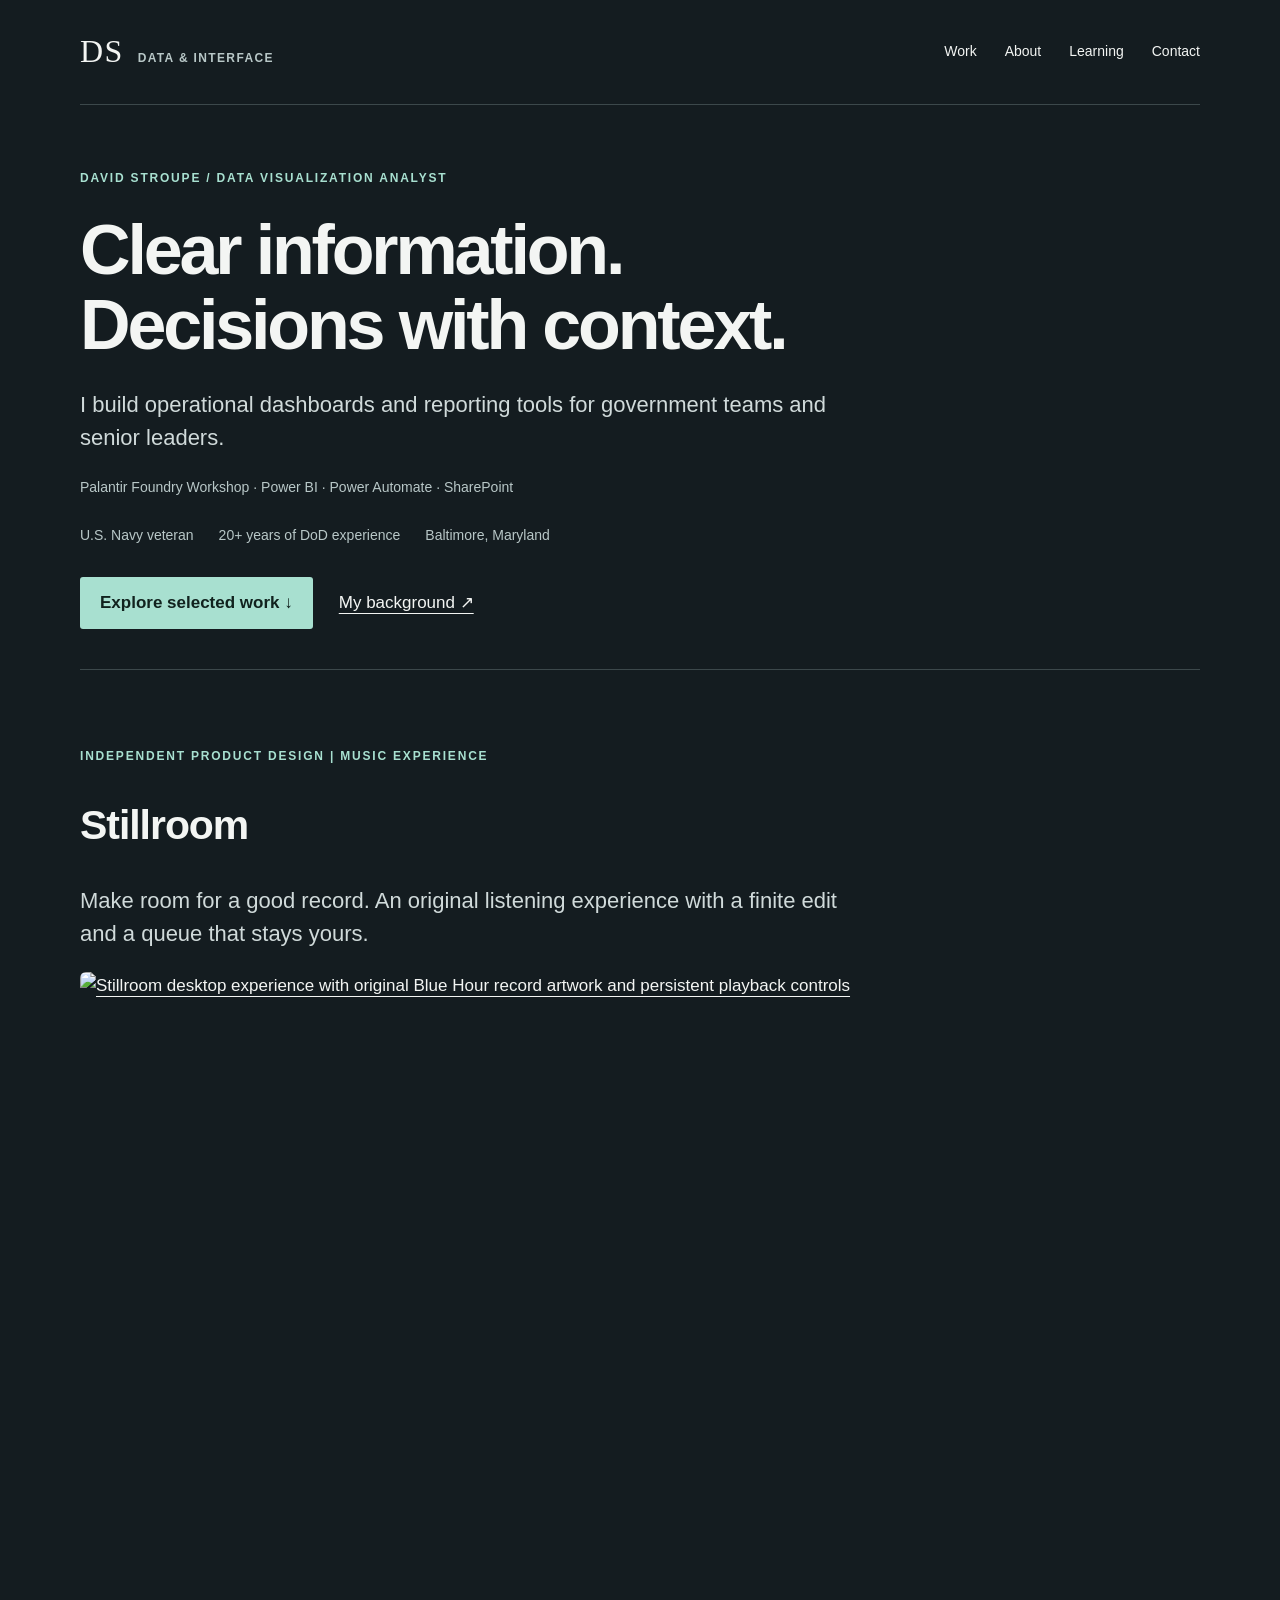
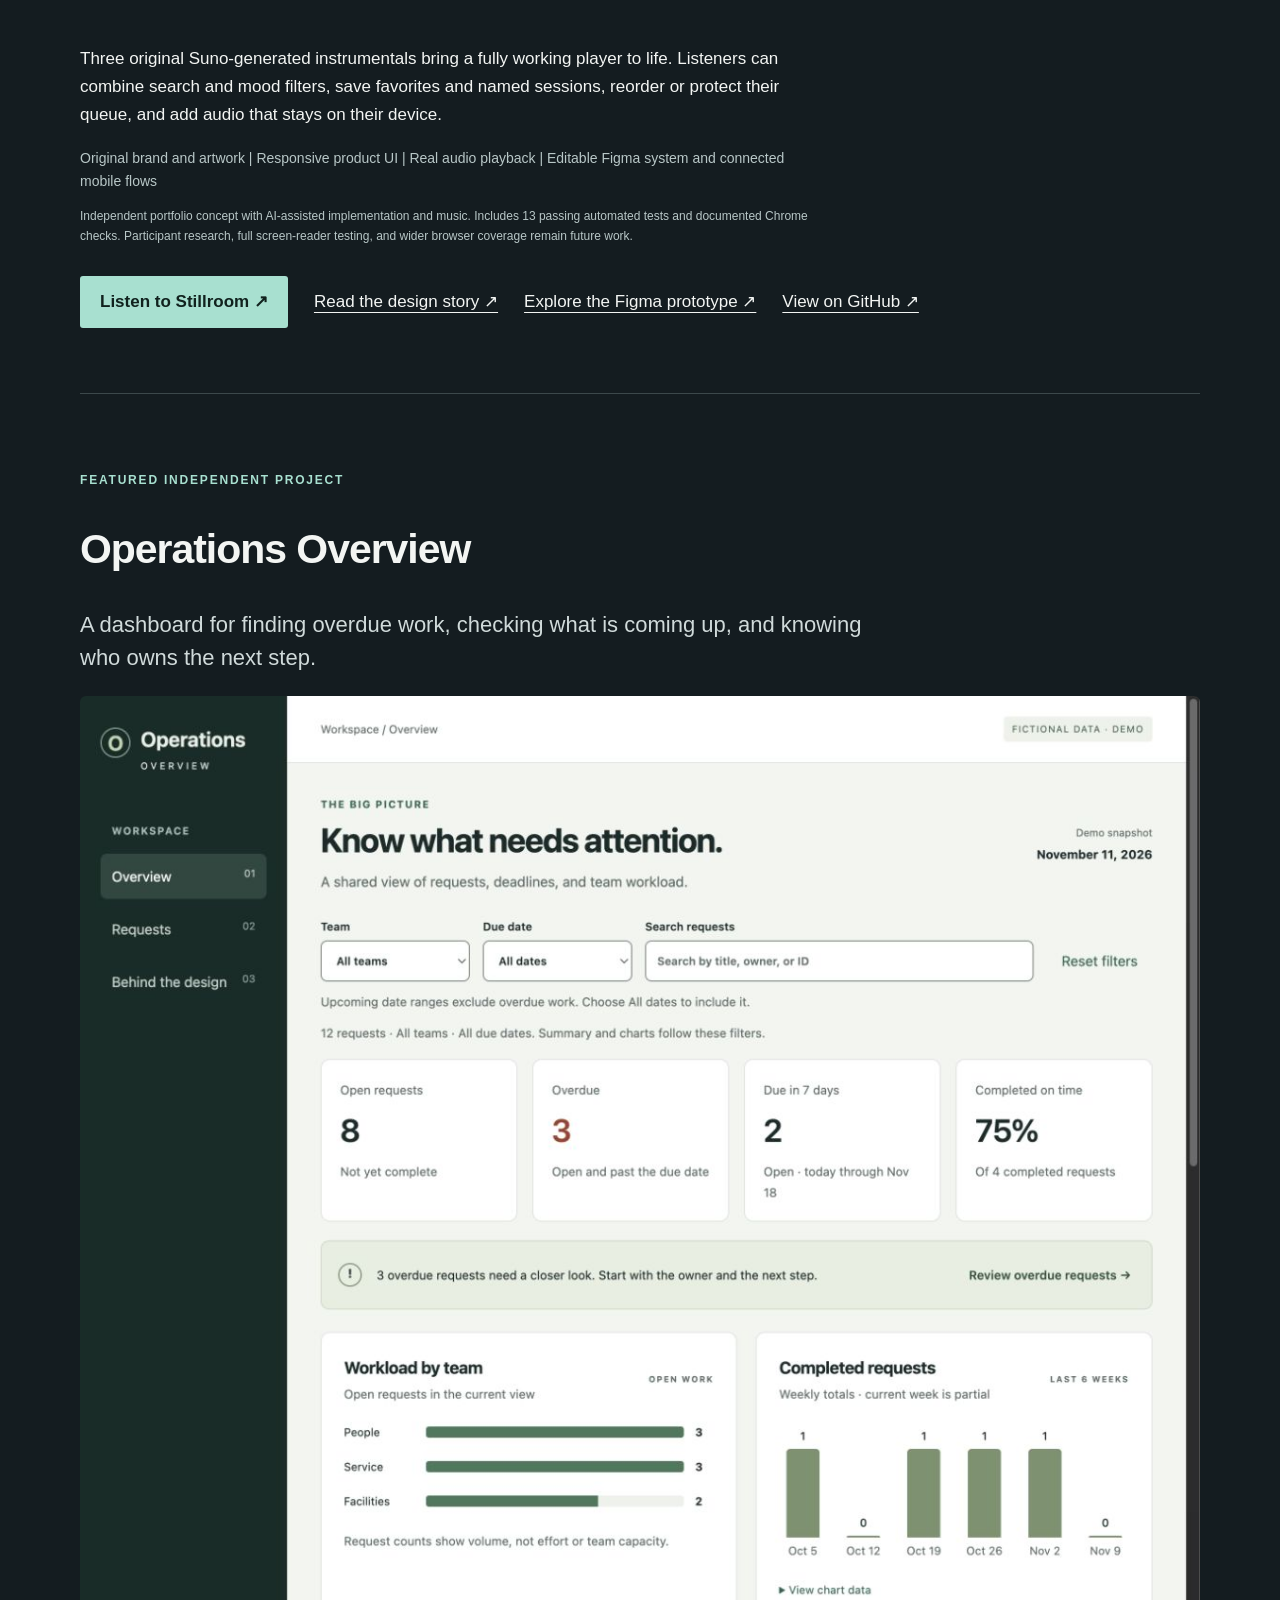
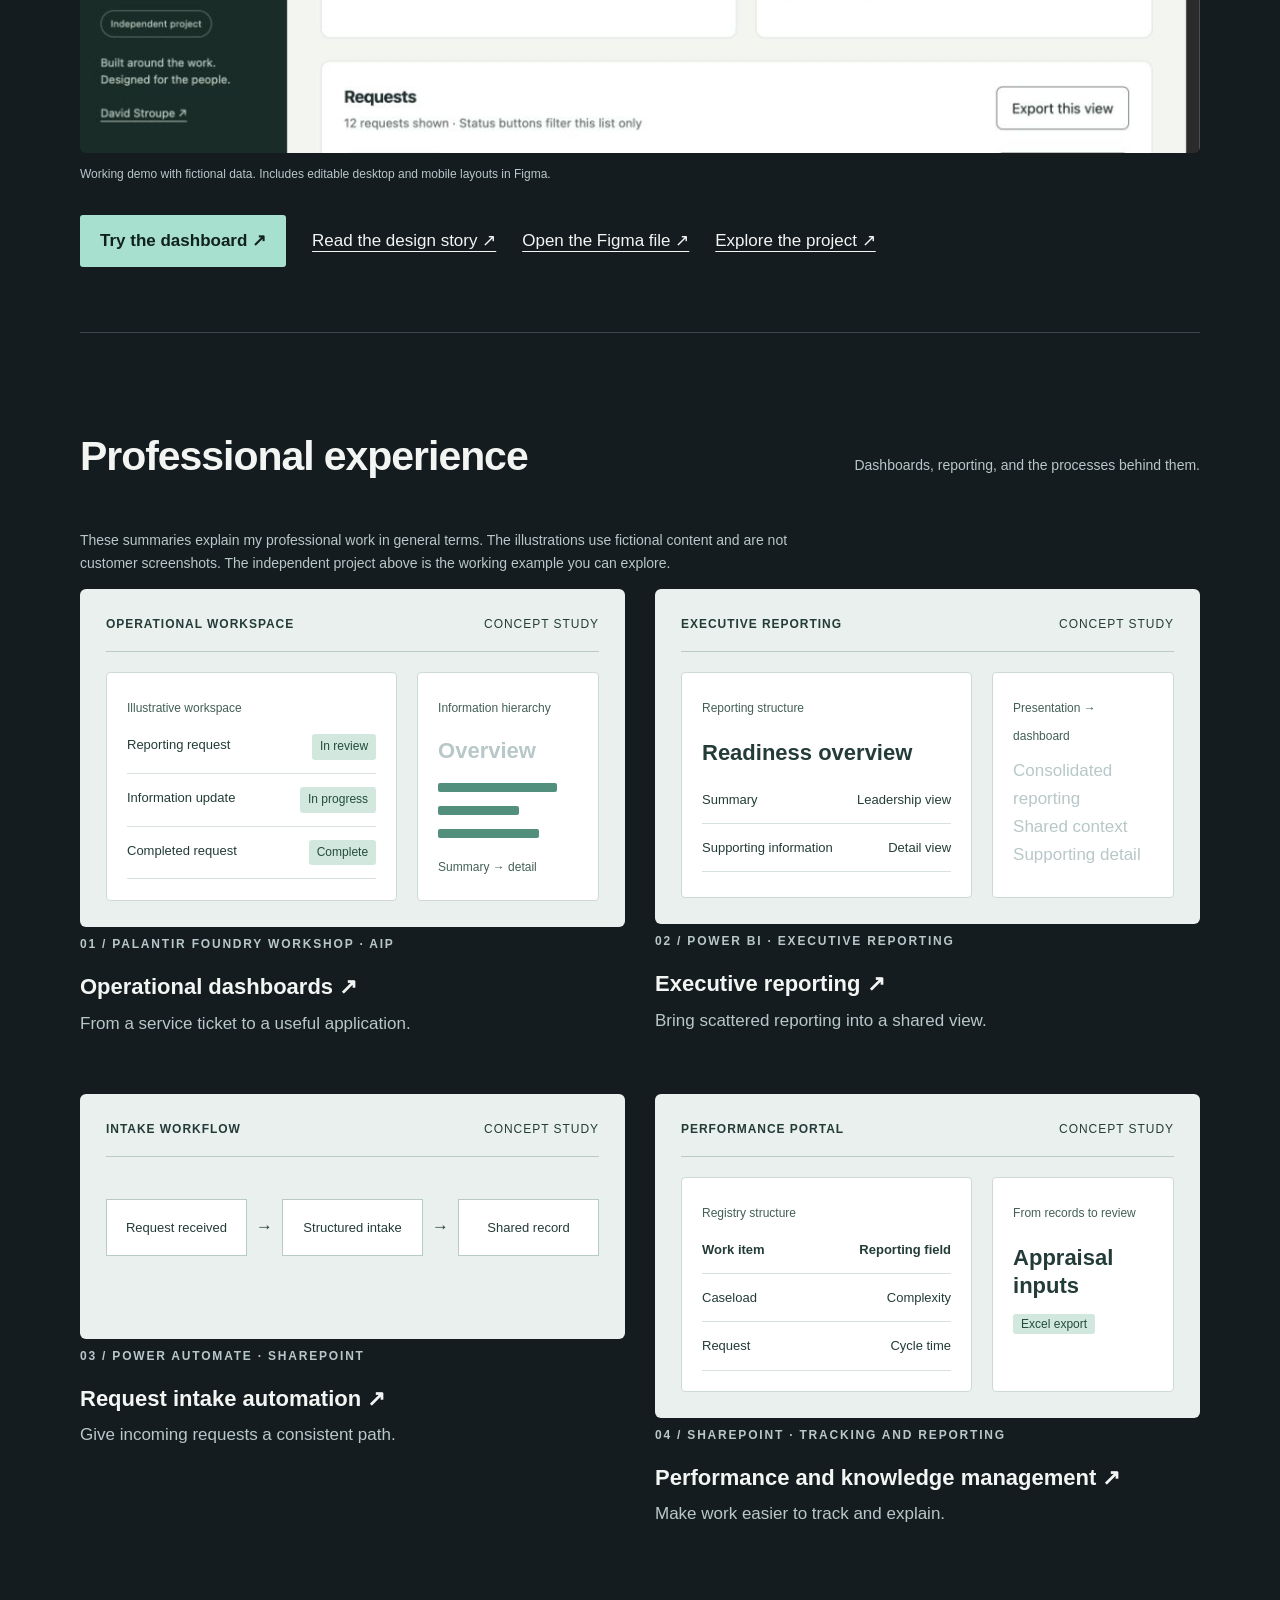
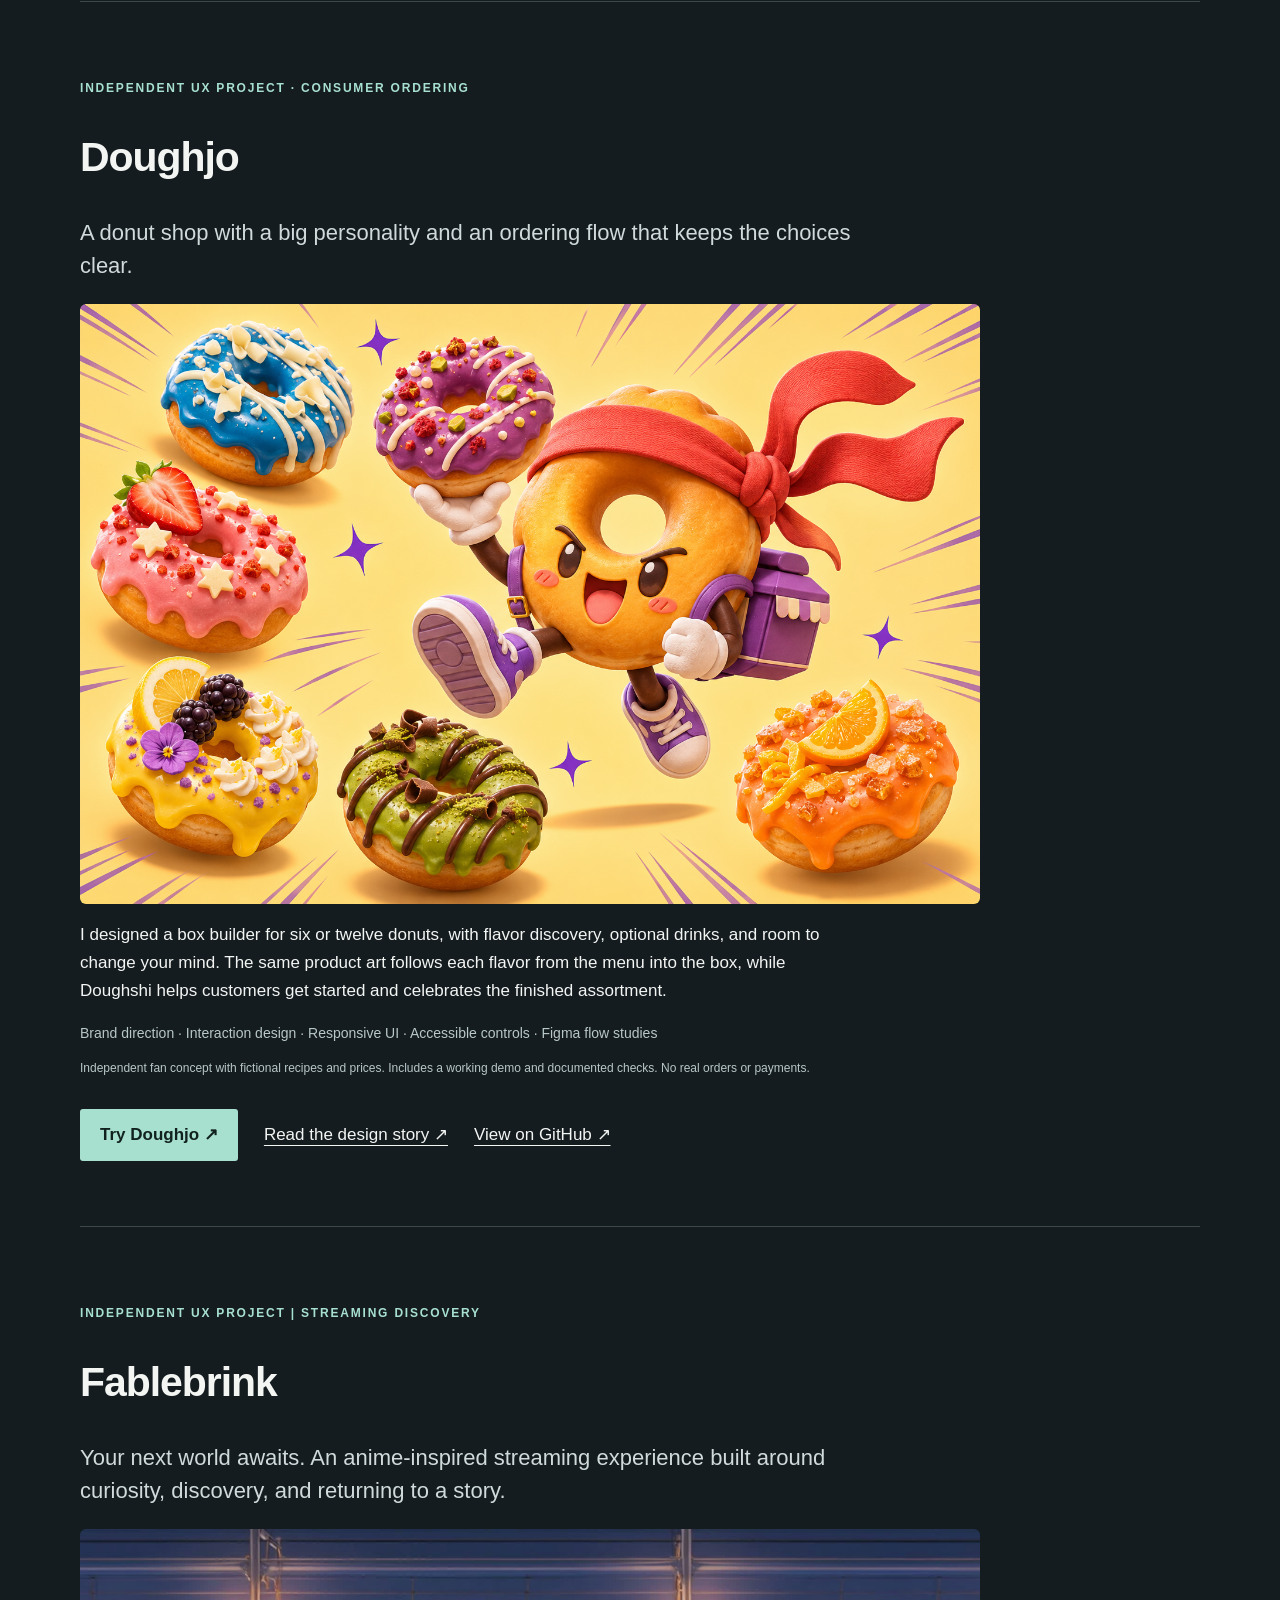
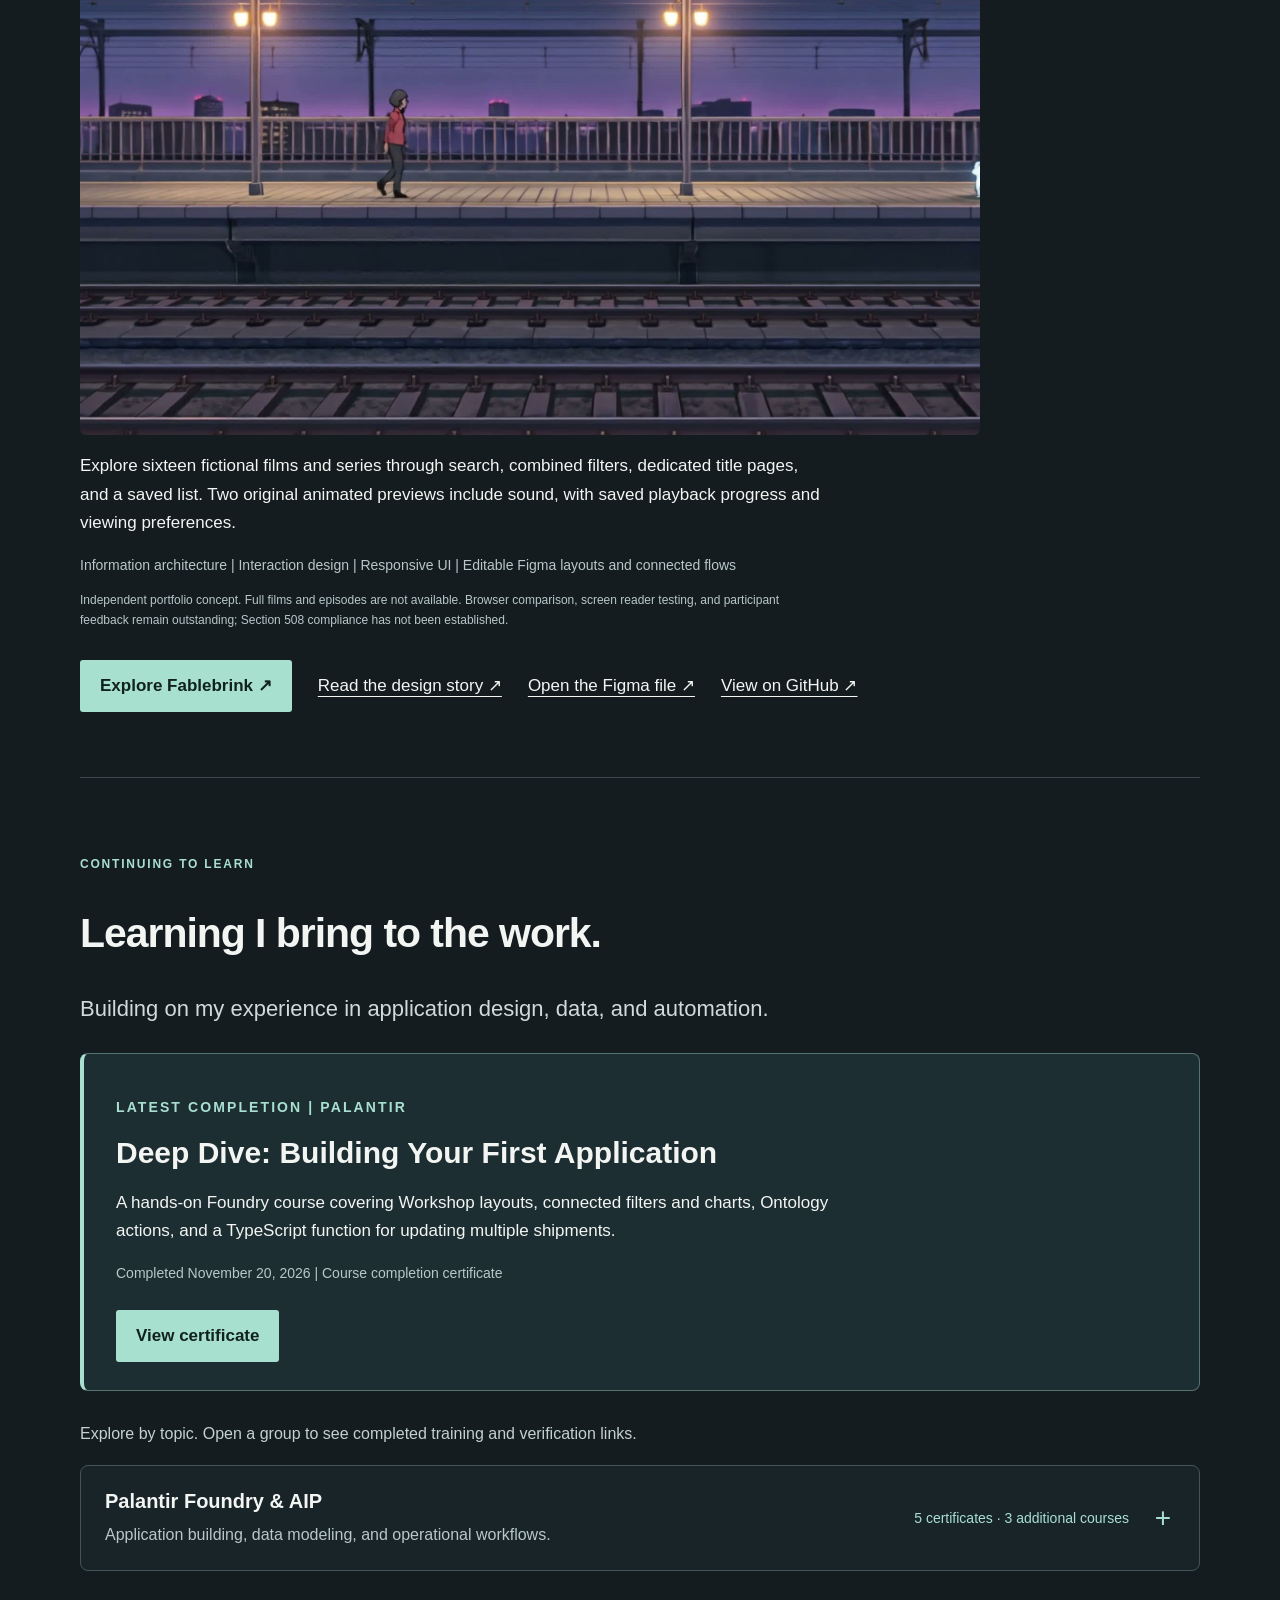
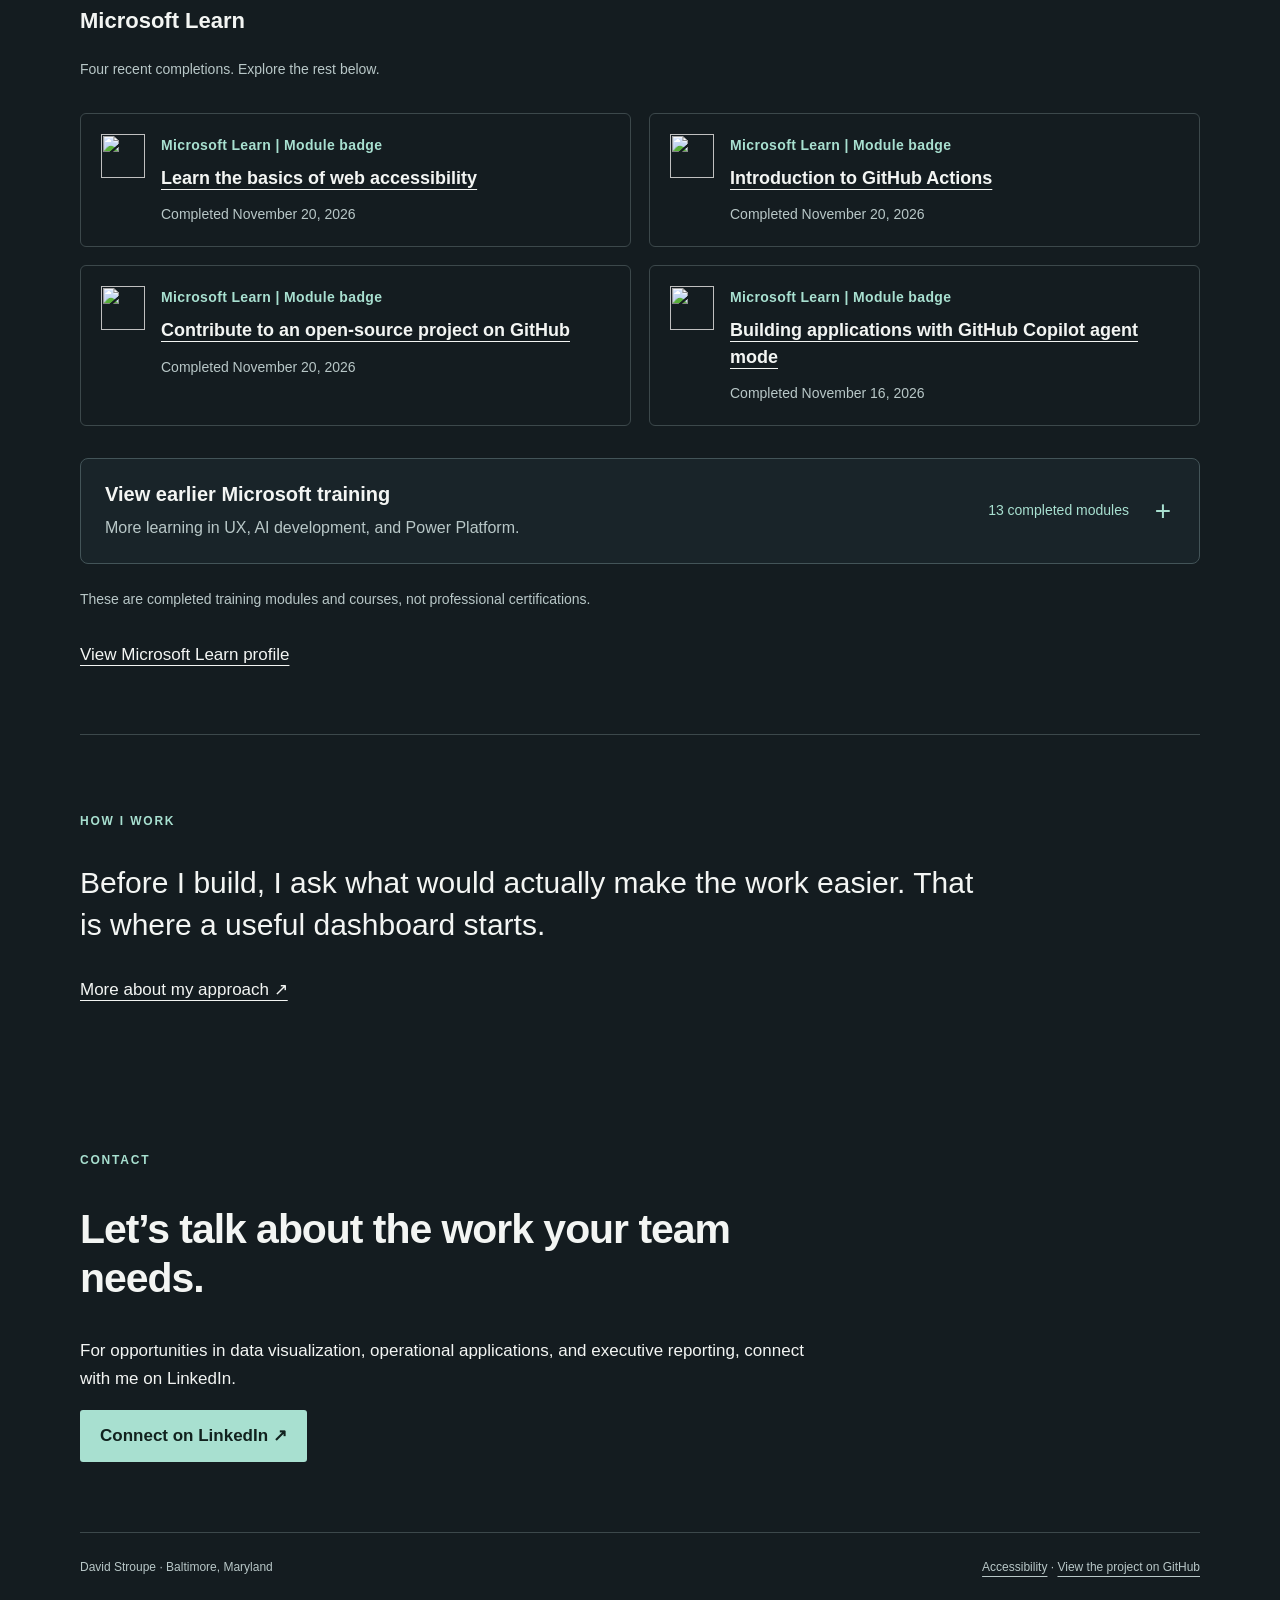
==== commit c828a4eb: "Show four recent Microsoft badges with expandable earlier training" ====
--- a/index.html
+++ b/index.html
@@ -1 +1 @@
-<!doctype html><html lang="en"><head><meta charset="utf-8"><meta name="viewport" content="width=device-width,initial-scale=1"><meta name="description" content="Operational dashboards, Power BI reporting, Power Automate workflows, and SharePoint applications by Navy veteran David Stroupe."><meta name="theme-color" content="#141c20"><title>Data visualization & operational applications | David Stroupe</title><link rel="stylesheet" href="style.css"><style>.learning-grid{display:grid;grid-template-columns:repeat(2,minmax(0,1fr));gap:18px;list-style:none;padding:0;margin:32px 0}.learning-card{display:flex;align-items:flex-start;gap:20px;padding:24px;border:1px solid #3c484b;border-radius:6px;background:#192429}.learning-card img{flex:0 0 72px}.learning-card h3{font-size:19px;margin:8px 0 12px;overflow-wrap:anywhere}.learning-card p{margin:0}.learning-card .eyebrow{font-size:10px;letter-spacing:.09em}.learning-card .meta{font-size:13px}@media(max-width:700px){.learning-grid{grid-template-columns:1fr}.learning-card{padding:20px;gap:16px}.learning-card img{width:56px;height:56px;flex-basis:56px}}@media(max-width:380px){header{flex-wrap:wrap;gap:12px}nav{flex-wrap:wrap}}.learning-feature{margin:28px 0;padding:28px 32px;background:#1d2e32;border:1px solid #54736e;border-left:4px solid #a8e0d0;border-radius:8px}.learning-feature h3{font-size:clamp(23px,3vw,30px);margin:10px 0}.learning-feature .eyebrow{font-size:14px}.learning-feature .button{margin-top:10px}.learning-hint{font-size:16px;color:#c3d1d1;margin:30px 0 18px}.learning-group{border:1px solid #435458;border-radius:8px;margin:12px 0;background:#192429;overflow:hidden}.learning-group>summary{cursor:pointer;display:flex;align-items:center;gap:22px;padding:22px 24px;list-style:none;min-height:90px}.learning-group>summary::-webkit-details-marker{display:none}.learning-group>summary::after{content:"+";font-size:28px;color:#a8e0d0;flex-shrink:0;width:24px;text-align:center}.learning-group[open]>summary::after{content:"−"}.learning-group>summary>span:first-child{flex:1}.learning-group strong{font-size:20px;line-height:1.35}.learning-description{display:block;color:#b8c7c7;font-size:16px;margin-top:5px}.learning-count{font-size:14px;color:#a8e0d0;white-space:nowrap}.learning-group>summary:hover{background:#223237}.learning-group>summary:focus-visible,.learning-extra>summary:focus-visible{outline:3px solid #a8e0d0;outline-offset:-4px}.learning-group[open]>summary{border-bottom:1px solid #435458}.learning-content{padding:0 24px 24px}.learning-content .learning-grid{margin:22px 0;gap:12px}.learning-card{padding:20px;gap:16px;background:#141c20}.learning-card .eyebrow{font-size:14px;letter-spacing:.025em;text-transform:none}.learning-card .meta{font-size:14px}.learning-card h3{font-size:18px;line-height:1.45}.learning-card img{width:44px;height:44px;flex-basis:44px}.learning-extra>summary{cursor:pointer;min-height:44px;padding:10px 0}.learning-extra li{margin:14px 0}.learning-note{margin-top:24px}@media(max-width:700px){.learning-feature{padding:22px}.learning-group>summary{padding:20px;gap:14px;flex-wrap:wrap}.learning-group>summary>span:first-child{flex-basis:calc(100% - 42px)}.learning-count{order:2;white-space:normal}.learning-content{padding:0 16px 20px}.learning-description{font-size:16px}.learning-card{padding:18px}.learning-card img{width:36px;height:36px;flex-basis:36px}}@media(forced-colors:active){.learning-group,.learning-feature{border:1px solid CanvasText}.learning-group>summary:focus-visible{outline-color:Highlight}}</style></head><body><a class="skip" href="#main">Skip to content</a><div class="wrap"><header><a class="brand" href="index.html" aria-label="David Stroupe home"><b>DS</b><span>DATA & INTERFACE</span></a><nav aria-label="Main navigation"><a href="index.html#work">Work</a><a href="about.html">About</a><a href="#learning">Learning</a><a href="#contact">Contact</a></nav></header><main id="main" tabindex="-1"><section class="intro"><p class="eyebrow">David Stroupe / Data Visualization Analyst</p><h1>Clear information.<br>Decisions with context.</h1><p class="lead">I build operational dashboards and reporting tools for government teams and senior leaders.</p><p class="meta">Palantir Foundry Workshop · Power BI · Power Automate · SharePoint</p><div class="indexline"><span>U.S. Navy veteran</span><span>20+ years of DoD experience</span><span>Baltimore, Maryland</span></div><div class="actions"><a class="button" href="#stillroom">Explore selected work ↓</a><a href="about.html">My background ↗</a></div></section><section class="section" id="stillroom" aria-labelledby="stillroom-title"><p class="eyebrow">Independent product design | Music experience</p><h2 id="stillroom-title">Stillroom</h2><p class="lead">Make room for a good record. An original listening experience with a finite edit and a queue that stays yours.</p><a href="https://dnstroupe.github.io/stillroom/"><img src="https://dnstroupe.github.io/stillroom/docs/stillroom-desktop.jpg" alt="Stillroom desktop experience with original Blue Hour record artwork and persistent playback controls" width="1440" height="1050" loading="lazy" style="display:block;width:100%;max-width:900px;height:auto;border-radius:6px"></a><p>Three original Suno-generated instrumentals bring a fully working player to life. Listeners can combine search and mood filters, save favorites and named sessions, reorder or protect their queue, and add audio that stays on their device.</p><p class="meta">Original brand and artwork | Responsive product UI | Real audio playback | Editable Figma system and connected mobile flows</p><p class="caption">Independent portfolio concept with AI-assisted implementation and music. Includes 13 passing automated tests and documented Chrome checks. Participant research, full screen-reader testing, and wider browser coverage remain future work.</p><div class="actions"><a class="button" href="https://dnstroupe.github.io/stillroom/">Listen to Stillroom ↗</a><a href="https://dnstroupe.github.io/stillroom/case-study.html">Read the design story ↗</a><a href="https://www.figma.com/design/w4ichthh1SMuQNj2Mk40c5?node-id=5-11">Explore the Figma prototype ↗</a><a href="https://github.com/dnstroupe/stillroom">View on GitHub ↗</a></div></section><section class="section" id="work"><p class="eyebrow">Featured independent project</p><h2>Operations Overview</h2><p class="lead">A dashboard for finding overdue work, checking what is coming up, and knowing who owns the next step.</p><a href="https://dnstroupe.github.io/operations-overview/"><img src="operations-preview.png" alt="Operations Overview showing request summaries, team workload, and completed work" style="display:block;width:100%;height:auto;border-radius:6px" width="1186" height="1119"></a><p class="caption">Working demo with fictional data. Includes editable desktop and mobile layouts in Figma.</p><div class="actions"><a class="button" href="https://dnstroupe.github.io/operations-overview/">Try the dashboard ↗</a><a href="https://dnstroupe.github.io/operations-overview/case-study.html">Read the design story ↗</a><a href="https://www.figma.com/design/buTSTCAfzuZun0weL3j43a">Open the Figma file ↗</a><a href="https://github.com/dnstroupe/operations-overview">Explore the project ↗</a></div></section><section class="section" id="professional-work"><div class="section-head"><h2>Professional experience</h2><p class="meta">Dashboards, reporting, and the processes behind them.</p></div><p class="meta">These summaries explain my professional work in general terms. The illustrations use fictional content and are not customer screenshots. The independent project above is the working example you can explore.</p><div class="work-grid"><a class="work" href="operations.html"><div class="visual " aria-label="Illustrative operations concept, not an actual work system"><div class="vtop"><strong>Operational workspace</strong><span>Concept study</span></div><div class="board"><div class="panel"><span class="label">Illustrative workspace</span><div class="row"><span>Reporting request</span><span class="tag">In review</span></div><div class="row"><span>Information update</span><span class="tag">In progress</span></div><div class="row"><span>Completed request</span><span class="tag">Complete</span></div></div><div class="panel"><span class="label">Information hierarchy</span><p style="font-size:22px;font-weight:bold;margin:12px 0">Overview</p><div class="bar" style="width:85%"></div><div class="bar" style="width:58%"></div><div class="bar" style="width:72%"></div><span class="label">Summary → detail</span></div></div></div><p class="eyebrow">01 / Palantir Foundry Workshop · AIP</p><h3>Operational dashboards ↗</h3><p>From a service ticket to a useful application.</p></a><a class="work" href="reporting.html"><div class="visual " aria-label="Illustrative reporting concept, not an actual work system"><div class="vtop"><strong>Executive reporting</strong><span>Concept study</span></div><div class="board"><div class="panel"><span class="label">Reporting structure</span><h3>Readiness overview</h3><div class="row"><span>Summary</span><span>Leadership view</span></div><div class="row"><span>Supporting information</span><span>Detail view</span></div></div><div class="panel"><span class="label">Presentation → dashboard</span><p>Consolidated reporting<br>Shared context<br>Supporting detail</p></div></div></div><p class="eyebrow">02 / Power BI · Executive reporting</p><h3>Executive reporting ↗</h3><p>Bring scattered reporting into a shared view.</p></a><a class="work" href="automation.html"><div class="visual " aria-label="Illustrative automation concept, not an actual work system"><div class="vtop"><strong>Intake workflow</strong><span>Concept study</span></div><div class="flow"><div class="step">Request received</div><span class="arrow">→</span><div class="step">Structured intake</div><span class="arrow">→</span><div class="step">Shared record</div></div></div><p class="eyebrow">03 / Power Automate · SharePoint</p><h3>Request intake automation ↗</h3><p>Give incoming requests a consistent path.</p></a><a class="work" href="portal.html"><div class="visual " aria-label="Illustrative portal concept, not an actual work system"><div class="vtop"><strong>Performance portal</strong><span>Concept study</span></div><div class="board"><div class="panel"><span class="label">Registry structure</span><div class="row"><strong>Work item</strong><strong>Reporting field</strong></div><div class="row"><span>Caseload</span><span>Complexity</span></div><div class="row"><span>Request</span><span>Cycle time</span></div></div><div class="panel"><span class="label">From records to review</span><h3>Appraisal inputs</h3><span class="tag">Excel export</span></div></div></div><p class="eyebrow">04 / SharePoint · Tracking and reporting</p><h3>Performance and knowledge management ↗</h3><p>Make work easier to track and explain.</p></a></div></section><section class="section" id="doughjo" aria-labelledby="doughjo-title"><p class="eyebrow">Independent UX project · Consumer ordering</p><h2 id="doughjo-title">Doughjo</h2><p class="lead">A donut shop with a big personality and an ordering flow that keeps the choices clear.</p><a href="https://dnstroupe.github.io/doughjo/"><img src="doughjo-preview.png" alt="Doughshi, the original Doughjo mascot, surrounded by the shop’s colorful donut concepts" width="1536" height="1024" loading="lazy" style="display:block;width:100%;max-width:900px;height:auto;border-radius:6px"></a><p>I designed a box builder for six or twelve donuts, with flavor discovery, optional drinks, and room to change your mind. The same product art follows each flavor from the menu into the box, while Doughshi helps customers get started and celebrates the finished assortment.</p><p class="meta">Brand direction · Interaction design · Responsive UI · Accessible controls · Figma flow studies</p><p class="caption">Independent fan concept with fictional recipes and prices. Includes a working demo and documented checks. No real orders or payments.</p><div class="actions"><a class="button" href="https://dnstroupe.github.io/doughjo/">Try Doughjo ↗</a><a href="https://dnstroupe.github.io/doughjo/case-study.html">Read the design story ↗</a><a href="https://github.com/dnstroupe/doughjo">View on GitHub ↗</a></div></section><section class="section" id="fablebrink" aria-labelledby="fablebrink-title"><p class="eyebrow">Independent UX project | Streaming discovery</p><h2 id="fablebrink-title">Fablebrink</h2><p class="lead">Your next world awaits. An anime-inspired streaming experience built around curiosity, discovery, and returning to a story.</p><a href="https://dnstroupe.github.io/fablebrink/dist/"><img src="fablebrink-preview.jpg" alt="Original night-train artwork for Fablebrink’s After the Last Train preview" loading="lazy" style="display:block;width:100%;max-width:900px;height:auto;border-radius:6px"></a><p>Explore sixteen fictional films and series through search, combined filters, dedicated title pages, and a saved list. Two original animated previews include sound, with saved playback progress and viewing preferences.</p><p class="meta">Information architecture | Interaction design | Responsive UI | Editable Figma layouts and connected flows</p><p class="caption">Independent portfolio concept. Full films and episodes are not available. Browser comparison, screen reader testing, and participant feedback remain outstanding; Section 508 compliance has not been established.</p><div class="actions"><a class="button" href="https://dnstroupe.github.io/fablebrink/dist/">Explore Fablebrink ↗</a><a href="https://dnstroupe.github.io/fablebrink/dist/case-study.html">Read the design story ↗</a><a href="https://www.figma.com/design/m1JMrEeFiQKkrbcpRGlVE6?node-id=11-69">Open the Figma file ↗</a><a href="https://github.com/dnstroupe/fablebrink">View on GitHub ↗</a></div></section><section class="section" id="learning" aria-labelledby="learning-title"><p class="eyebrow">Continuing to learn</p><h2 id="learning-title">Learning I bring to the work.</h2><p class="lead">Building on my experience in application design, data, and automation.</p><article class="learning-feature"><p class="eyebrow">Latest completion | Palantir</p><h3>Deep Dive: Building Your First Application</h3><p>A hands-on Foundry course covering Workshop layouts, connected filters and charts, Ontology actions, and a TypeScript function for updating multiple shipments.</p><p class="meta">Completed <time datetime="2026-11-20">November 20, 2026</time> | Course completion certificate</p><a class="button" href="https://verify.skilljar.com/c/xtmkrnbkkpsg">View certificate</a></article><p class="learning-hint">Explore by topic. Open a group to see completed training and verification links.</p><details class="learning-group" name="training-topics"><summary><span><strong>Palantir Foundry & AIP</strong><span class="learning-description">Application building, data modeling, and operational workflows.</span></span><span class="learning-count">5 certificates · 3 additional courses</span></summary><div class="learning-content"><p class="meta">The latest certificate is featured above. Earlier certificates and completed courses are listed below.</p><ul class="learning-grid"><li class="learning-card"><div><p class="eyebrow">Palantir | Course completion certificate</p><h3><a href="https://verify.skilljar.com/c/ytf2zccqqxf3">Deep Dive: Creating Your First Ontology</a></h3><p class="meta">Completed <time datetime="2026-11-20">November 20, 2026</time></p></div></li><li class="learning-card"><div><p class="eyebrow">Palantir | Course completion certificate</p><h3><a href="https://verify.skilljar.com/c/zuc9rydqugae">Speedrun: Your First End-to-End Workflow</a></h3><p class="meta">Completed <time datetime="2026-09-09">September 9, 2026</time></p></div></li><li class="learning-card"><div><p class="eyebrow">Palantir | Course completion certificate</p><h3><a href="https://verify.skilljar.com/c/ituorsudphw9">Foundry &amp; AIP Builder Foundations Quiz</a></h3><p class="meta">Completed <time datetime="2026-08-07">August 7, 2026</time></p></div></li><li class="learning-card"><div><p class="eyebrow">Palantir | Course completion certificate</p><h3><a href="https://verify.skilljar.com/c/34dv45qu3bj6">Introduction to Foundry &amp; AIP for Enterprise Organizations</a></h3><p class="meta">Completed <time datetime="2026-08-07">August 7, 2026</time></p></div></li></ul><details class="learning-extra"><summary>Three more completed Palantir courses</summary><ul><li><a href="https://learn.palantir.com/foundry-aip-aware">Foundry &amp; AIP Aware</a> | Completed September 9, 2026</li><li><a href="https://learn.palantir.com/intro-to-foundry">Introduction to Palantir Foundry</a> | Completed August 7, 2026</li><li><a href="https://learn.palantir.com/workshop-course">Workshop</a> | Completed August 7, 2026</li></ul><p class="meta">These courses are marked complete in my Palantir learning profile. Links open the courses; no completion certificates were issued.</p></details></div></details><details class="learning-group" name="training-topics"><summary><span><strong>UX & accessibility</strong><span class="learning-description">Design thinking and more accessible web experiences.</span></span><span class="learning-count">2 Microsoft Learn badges</span></summary><div class="learning-content"><ul class="learning-grid"><li class="learning-card"><img src="https://learn.microsoft.com/en-us/training/achievements/generic-badge.svg" alt="" width="72" height="72" loading="lazy"><div><p class="eyebrow">Microsoft Learn | Module badge</p><h3><a href="https://learn.microsoft.com/en-us/users/dstroupe-1306/achievements/print/WQF63FPN">Learn the basics of web accessibility</a></h3><p class="meta">Completed <time datetime="2026-11-20">November 20, 2026</time></p></div></li><li class="learning-card"><img src="https://learn.microsoft.com/en-us/training/achievements/ux-design.svg" alt="" width="72" height="72" loading="lazy"><div><p class="eyebrow">Microsoft Learn | Module badge</p><h3><a href="https://learn.microsoft.com/en-us/users/dstroupe-1306/achievements/print/HVWXSSG8">Foundations of user experience and design thinking</a></h3><p class="meta">Completed <time datetime="2026-11-15">November 15, 2026</time></p></div></li></ul></div></details><details class="learning-group" name="training-topics"><summary><span><strong>GitHub & AI development</strong><span class="learning-description">Copilot, testing, responsible AI, and collaboration.</span></span><span class="learning-count">10 Microsoft Learn badges</span></summary><div class="learning-content"><ul class="learning-grid"><li class="learning-card"><img src="https://learn.microsoft.com/en-us/training/achievements/generic-badge.svg" alt="" width="72" height="72" loading="lazy"><div><p class="eyebrow">Microsoft Learn | Module badge</p><h3><a href="https://learn.microsoft.com/en-us/users/dstroupe-1306/achievements/print/2SMFAU7V">Introduction to GitHub Actions</a></h3><p class="meta">Completed <time datetime="2026-11-20">November 20, 2026</time></p></div></li><li class="learning-card"><img src="https://learn.microsoft.com/en-us/training/achievements/generic-badge.svg" alt="" width="72" height="72" loading="lazy"><div><p class="eyebrow">Microsoft Learn | Module badge</p><h3><a href="https://learn.microsoft.com/en-us/users/dstroupe-1306/achievements/print/DHTM4GFJ">Contribute to an open-source project on GitHub</a></h3><p class="meta">Completed <time datetime="2026-11-20">November 20, 2026</time></p></div></li><li class="learning-card"><img src="https://learn.microsoft.com/en-us/training/achievements/generic-badge.svg" alt="" width="72" height="72" loading="lazy"><div><p class="eyebrow">Microsoft Learn | Module badge</p><h3><a href="https://learn.microsoft.com/en-us/users/dstroupe-1306/achievements/print/973YS7BU">Building applications with GitHub Copilot agent mode</a></h3><p class="meta">Completed <time datetime="2026-11-16">November 16, 2026</time></p></div></li><li class="learning-card"><img src="https://learn.microsoft.com/en-us/training/achievements/generic-badge.svg" alt="" width="72" height="72" loading="lazy"><div><p class="eyebrow">Microsoft Learn | Module badge</p><h3><a href="https://learn.microsoft.com/en-us/users/dstroupe-1306/achievements/print/NEXVBRZF">Develop unit tests using GitHub Copilot tools</a></h3><p class="meta">Completed <time datetime="2026-11-16">November 16, 2026</time></p></div></li><li class="learning-card"><img src="https://learn.microsoft.com/en-us/training/achievements/generic-badge.svg" alt="" width="72" height="72" loading="lazy"><div><p class="eyebrow">Microsoft Learn | Module badge</p><h3><a href="https://learn.microsoft.com/en-us/users/dstroupe-1306/achievements/print/X4RQB43Y">Developer use cases for AI with GitHub Copilot</a></h3><p class="meta">Completed <time datetime="2026-11-16">November 16, 2026</time></p></div></li><li class="learning-card"><img src="https://learn.microsoft.com/en-us/training/achievements/generic-badge.svg" alt="" width="72" height="72" loading="lazy"><div><p class="eyebrow">Microsoft Learn | Module badge</p><h3><a href="https://learn.microsoft.com/en-us/users/dstroupe-1306/achievements/print/ZTVB5KJ2">Management and customization considerations with GitHub Copilot</a></h3><p class="meta">Completed <time datetime="2026-11-16">November 16, 2026</time></p></div></li><li class="learning-card"><img src="https://learn.microsoft.com/en-us/training/achievements/generic-badge.svg" alt="" width="72" height="72" loading="lazy"><div><p class="eyebrow">Microsoft Learn | Module badge</p><h3><a href="https://learn.microsoft.com/en-us/users/dstroupe-1306/achievements/print/WQFRLK2N">Responsible AI with GitHub Copilot</a></h3><p class="meta">Completed <time datetime="2026-11-15">November 15, 2026</time></p></div></li><li class="learning-card"><img src="https://learn.microsoft.com/en-us/training/achievements/generic-badge.svg" alt="" width="72" height="72" loading="lazy"><div><p class="eyebrow">Microsoft Learn | Module badge</p><h3><a href="https://learn.microsoft.com/en-us/users/dstroupe-1306/achievements/print/HVWXT3N8">Introduction to prompt engineering with GitHub Copilot</a></h3><p class="meta">Completed <time datetime="2026-11-15">November 15, 2026</time></p></div></li><li class="learning-card"><img src="https://learn.microsoft.com/en-us/learn/achievements/generic-badge.svg" alt="" width="72" height="72" loading="lazy"><div><p class="eyebrow">Microsoft Learn | Module badge</p><h3><a href="https://learn.microsoft.com/en-us/users/dstroupe-1306/achievements/print/973WKRKU">Introduction to GitHub Copilot</a></h3><p class="meta">Completed <time datetime="2026-11-15">November 15, 2026</time></p></div></li><li class="learning-card"><img src="https://learn.microsoft.com/en-us/training/achievements/generic-badge.svg" alt="" width="72" height="72" loading="lazy"><div><p class="eyebrow">Microsoft Learn | Module badge</p><h3><a href="https://learn.microsoft.com/en-us/users/dstroupe-1306/achievements/print/46M75UXK">Write effective prompts to achieve optimal results</a></h3><p class="meta">Completed <time datetime="2026-04-05">April 5, 2026</time></p></div></li></ul></div></details><details class="learning-group" name="training-topics"><summary><span><strong>Power Platform</strong><span class="learning-description">Automation, approval flows, and data visualization.</span></span><span class="learning-count">5 Microsoft Learn badges</span></summary><div class="learning-content"><ul class="learning-grid"><li class="learning-card"><img src="https://learn.microsoft.com/en-us/training/achievements/multiple-data-sources.svg" alt="" width="72" height="72" loading="lazy"><div><p class="eyebrow">Microsoft Learn | Module badge</p><h3><a href="https://learn.microsoft.com/en-us/users/dstroupe-1306/achievements/print/NM8A3JZF">Power Automate's deep integration across multiple data sources</a></h3><p class="meta">Completed <time datetime="2026-04-15">April 15, 2026</time></p></div></li><li class="learning-card"><img src="https://learn.microsoft.com/en-us/training/achievements/manage-user-information.svg" alt="" width="72" height="72" loading="lazy"><div><p class="eyebrow">Microsoft Learn | Module badge</p><h3><a href="https://learn.microsoft.com/en-us/users/dstroupe-1306/achievements/print/9R6W5XJU">Build flows to manage user information</a></h3><p class="meta">Completed <time datetime="2026-04-15">April 15, 2026</time></p></div></li><li class="learning-card"><img src="https://learn.microsoft.com/en-us/training/achievements/build-approval-flows.svg" alt="" width="72" height="72" loading="lazy"><div><p class="eyebrow">Microsoft Learn | Module badge</p><h3><a href="https://learn.microsoft.com/en-us/users/dstroupe-1306/achievements/print/379W3RFH">Build approval flows with Power Automate</a></h3><p class="meta">Completed <time datetime="2026-04-15">April 15, 2026</time></p></div></li><li class="learning-card"><img src="https://learn.microsoft.com/en-us/training/achievements/get-started-with-flow.svg" alt="" width="72" height="72" loading="lazy"><div><p class="eyebrow">Microsoft Learn | Module badge</p><h3><a href="https://learn.microsoft.com/en-us/users/dstroupe-1306/achievements/print/NMHG4J2F">Get started with Power Automate</a></h3><p class="meta">Completed <time datetime="2026-04-13">April 13, 2026</time></p></div></li><li class="learning-card"><img src="https://learn.microsoft.com/en-us/training/achievements/get-started-power-bi.svg" alt="" width="72" height="72" loading="lazy"><div><p class="eyebrow">Microsoft Learn | Module badge</p><h3><a href="https://learn.microsoft.com/en-us/users/dstroupe-1306/achievements/print/HZC5YBE8">Get started building with Power BI</a></h3><p class="meta">Completed <time datetime="2026-04-05">April 5, 2026</time></p></div></li></ul></div></details><p class="meta learning-note">These are completed training modules and courses, not professional certifications.</p><div class="actions"><a href="https://learn.microsoft.com/en-us/users/dstroupe-1306/achievements">View Microsoft Learn profile</a></div></section><section class="section"><p class="eyebrow">How I work</p><p class="quote">Before I build, I ask what would actually make the work easier. That is where a useful dashboard starts.</p><a href="about.html">More about my approach ↗</a></section></main><section class="contact" id="contact" aria-labelledby="contact-title"><p class="eyebrow">Contact</p><h2 id="contact-title">Let’s talk about the work your team needs.</h2><p>For opportunities in data visualization, operational applications, and executive reporting, connect with me on LinkedIn.</p><a class="button" href="https://www.linkedin.com/in/david-stroupe/">Connect on LinkedIn ↗</a></section><footer><span>David Stroupe · Baltimore, Maryland</span><span><a href="accessibility.html">Accessibility</a> · <a href="https://github.com/dnstroupe/data-design-portfolio">View the project on GitHub</a></span></footer></div></body></html>+<!doctype html><html lang="en"><head><meta charset="utf-8"><meta name="viewport" content="width=device-width,initial-scale=1"><meta name="description" content="Operational dashboards, Power BI reporting, Power Automate workflows, and SharePoint applications by Navy veteran David Stroupe."><meta name="theme-color" content="#141c20"><title>Data visualization & operational applications | David Stroupe</title><link rel="stylesheet" href="style.css"><style>.learning-grid{display:grid;grid-template-columns:repeat(2,minmax(0,1fr));gap:18px;list-style:none;padding:0;margin:32px 0}.learning-card{display:flex;align-items:flex-start;gap:20px;padding:24px;border:1px solid #3c484b;border-radius:6px;background:#192429}.learning-card img{flex:0 0 72px}.learning-card h3{font-size:19px;margin:8px 0 12px;overflow-wrap:anywhere}.learning-card p{margin:0}.learning-card .eyebrow{font-size:10px;letter-spacing:.09em}.learning-card .meta{font-size:13px}@media(max-width:700px){.learning-grid{grid-template-columns:1fr}.learning-card{padding:20px;gap:16px}.learning-card img{width:56px;height:56px;flex-basis:56px}}@media(max-width:380px){header{flex-wrap:wrap;gap:12px}nav{flex-wrap:wrap}}.learning-feature{margin:28px 0;padding:28px 32px;background:#1d2e32;border:1px solid #54736e;border-left:4px solid #a8e0d0;border-radius:8px}.learning-feature h3{font-size:clamp(23px,3vw,30px);margin:10px 0}.learning-feature .eyebrow{font-size:14px}.learning-feature .button{margin-top:10px}.learning-hint{font-size:16px;color:#c3d1d1;margin:30px 0 18px}.learning-group{border:1px solid #435458;border-radius:8px;margin:12px 0;background:#192429;overflow:hidden}.learning-group>summary{cursor:pointer;display:flex;align-items:center;gap:22px;padding:22px 24px;list-style:none;min-height:90px}.learning-group>summary::-webkit-details-marker{display:none}.learning-group>summary::after{content:"+";font-size:28px;color:#a8e0d0;flex-shrink:0;width:24px;text-align:center}.learning-group[open]>summary::after{content:"−"}.learning-group>summary>span:first-child{flex:1}.learning-group strong{font-size:20px;line-height:1.35}.learning-description{display:block;color:#b8c7c7;font-size:16px;margin-top:5px}.learning-count{font-size:14px;color:#a8e0d0;white-space:nowrap}.learning-group>summary:hover{background:#223237}.learning-group>summary:focus-visible,.learning-extra>summary:focus-visible{outline:3px solid #a8e0d0;outline-offset:-4px}.learning-group[open]>summary{border-bottom:1px solid #435458}.learning-content{padding:0 24px 24px}.learning-content .learning-grid{margin:22px 0;gap:12px}.learning-card{padding:20px;gap:16px;background:#141c20}.learning-card .eyebrow{font-size:14px;letter-spacing:.025em;text-transform:none}.learning-card .meta{font-size:14px}.learning-card h3{font-size:18px;line-height:1.45}.learning-card img{width:44px;height:44px;flex-basis:44px}.learning-extra>summary{cursor:pointer;min-height:44px;padding:10px 0}.learning-extra li{margin:14px 0}.learning-note{margin-top:24px}@media(max-width:700px){.learning-feature{padding:22px}.learning-group>summary{padding:20px;gap:14px;flex-wrap:wrap}.learning-group>summary>span:first-child{flex-basis:calc(100% - 42px)}.learning-count{order:2;white-space:normal}.learning-content{padding:0 16px 20px}.learning-description{font-size:16px}.learning-card{padding:18px}.learning-card img{width:36px;height:36px;flex-basis:36px}}@media(forced-colors:active){.learning-group,.learning-feature{border:1px solid CanvasText}.learning-group>summary:focus-visible{outline-color:Highlight}}</style></head><body><a class="skip" href="#main">Skip to content</a><div class="wrap"><header><a class="brand" href="index.html" aria-label="David Stroupe home"><b>DS</b><span>DATA & INTERFACE</span></a><nav aria-label="Main navigation"><a href="index.html#work">Work</a><a href="about.html">About</a><a href="#learning">Learning</a><a href="#contact">Contact</a></nav></header><main id="main" tabindex="-1"><section class="intro"><p class="eyebrow">David Stroupe / Data Visualization Analyst</p><h1>Clear information.<br>Decisions with context.</h1><p class="lead">I build operational dashboards and reporting tools for government teams and senior leaders.</p><p class="meta">Palantir Foundry Workshop · Power BI · Power Automate · SharePoint</p><div class="indexline"><span>U.S. Navy veteran</span><span>20+ years of DoD experience</span><span>Baltimore, Maryland</span></div><div class="actions"><a class="button" href="#stillroom">Explore selected work ↓</a><a href="about.html">My background ↗</a></div></section><section class="section" id="stillroom" aria-labelledby="stillroom-title"><p class="eyebrow">Independent product design | Music experience</p><h2 id="stillroom-title">Stillroom</h2><p class="lead">Make room for a good record. An original listening experience with a finite edit and a queue that stays yours.</p><a href="https://dnstroupe.github.io/stillroom/"><img src="https://dnstroupe.github.io/stillroom/docs/stillroom-desktop.jpg" alt="Stillroom desktop experience with original Blue Hour record artwork and persistent playback controls" width="1440" height="1050" loading="lazy" style="display:block;width:100%;max-width:900px;height:auto;border-radius:6px"></a><p>Three original Suno-generated instrumentals bring a fully working player to life. Listeners can combine search and mood filters, save favorites and named sessions, reorder or protect their queue, and add audio that stays on their device.</p><p class="meta">Original brand and artwork | Responsive product UI | Real audio playback | Editable Figma system and connected mobile flows</p><p class="caption">Independent portfolio concept with AI-assisted implementation and music. Includes 13 passing automated tests and documented Chrome checks. Participant research, full screen-reader testing, and wider browser coverage remain future work.</p><div class="actions"><a class="button" href="https://dnstroupe.github.io/stillroom/">Listen to Stillroom ↗</a><a href="https://dnstroupe.github.io/stillroom/case-study.html">Read the design story ↗</a><a href="https://www.figma.com/design/w4ichthh1SMuQNj2Mk40c5?node-id=5-11">Explore the Figma prototype ↗</a><a href="https://github.com/dnstroupe/stillroom">View on GitHub ↗</a></div></section><section class="section" id="work"><p class="eyebrow">Featured independent project</p><h2>Operations Overview</h2><p class="lead">A dashboard for finding overdue work, checking what is coming up, and knowing who owns the next step.</p><a href="https://dnstroupe.github.io/operations-overview/"><img src="operations-preview.png" alt="Operations Overview showing request summaries, team workload, and completed work" style="display:block;width:100%;height:auto;border-radius:6px" width="1186" height="1119"></a><p class="caption">Working demo with fictional data. Includes editable desktop and mobile layouts in Figma.</p><div class="actions"><a class="button" href="https://dnstroupe.github.io/operations-overview/">Try the dashboard ↗</a><a href="https://dnstroupe.github.io/operations-overview/case-study.html">Read the design story ↗</a><a href="https://www.figma.com/design/buTSTCAfzuZun0weL3j43a">Open the Figma file ↗</a><a href="https://github.com/dnstroupe/operations-overview">Explore the project ↗</a></div></section><section class="section" id="professional-work"><div class="section-head"><h2>Professional experience</h2><p class="meta">Dashboards, reporting, and the processes behind them.</p></div><p class="meta">These summaries explain my professional work in general terms. The illustrations use fictional content and are not customer screenshots. The independent project above is the working example you can explore.</p><div class="work-grid"><a class="work" href="operations.html"><div class="visual " aria-label="Illustrative operations concept, not an actual work system"><div class="vtop"><strong>Operational workspace</strong><span>Concept study</span></div><div class="board"><div class="panel"><span class="label">Illustrative workspace</span><div class="row"><span>Reporting request</span><span class="tag">In review</span></div><div class="row"><span>Information update</span><span class="tag">In progress</span></div><div class="row"><span>Completed request</span><span class="tag">Complete</span></div></div><div class="panel"><span class="label">Information hierarchy</span><p style="font-size:22px;font-weight:bold;margin:12px 0">Overview</p><div class="bar" style="width:85%"></div><div class="bar" style="width:58%"></div><div class="bar" style="width:72%"></div><span class="label">Summary → detail</span></div></div></div><p class="eyebrow">01 / Palantir Foundry Workshop · AIP</p><h3>Operational dashboards ↗</h3><p>From a service ticket to a useful application.</p></a><a class="work" href="reporting.html"><div class="visual " aria-label="Illustrative reporting concept, not an actual work system"><div class="vtop"><strong>Executive reporting</strong><span>Concept study</span></div><div class="board"><div class="panel"><span class="label">Reporting structure</span><h3>Readiness overview</h3><div class="row"><span>Summary</span><span>Leadership view</span></div><div class="row"><span>Supporting information</span><span>Detail view</span></div></div><div class="panel"><span class="label">Presentation → dashboard</span><p>Consolidated reporting<br>Shared context<br>Supporting detail</p></div></div></div><p class="eyebrow">02 / Power BI · Executive reporting</p><h3>Executive reporting ↗</h3><p>Bring scattered reporting into a shared view.</p></a><a class="work" href="automation.html"><div class="visual " aria-label="Illustrative automation concept, not an actual work system"><div class="vtop"><strong>Intake workflow</strong><span>Concept study</span></div><div class="flow"><div class="step">Request received</div><span class="arrow">→</span><div class="step">Structured intake</div><span class="arrow">→</span><div class="step">Shared record</div></div></div><p class="eyebrow">03 / Power Automate · SharePoint</p><h3>Request intake automation ↗</h3><p>Give incoming requests a consistent path.</p></a><a class="work" href="portal.html"><div class="visual " aria-label="Illustrative portal concept, not an actual work system"><div class="vtop"><strong>Performance portal</strong><span>Concept study</span></div><div class="board"><div class="panel"><span class="label">Registry structure</span><div class="row"><strong>Work item</strong><strong>Reporting field</strong></div><div class="row"><span>Caseload</span><span>Complexity</span></div><div class="row"><span>Request</span><span>Cycle time</span></div></div><div class="panel"><span class="label">From records to review</span><h3>Appraisal inputs</h3><span class="tag">Excel export</span></div></div></div><p class="eyebrow">04 / SharePoint · Tracking and reporting</p><h3>Performance and knowledge management ↗</h3><p>Make work easier to track and explain.</p></a></div></section><section class="section" id="doughjo" aria-labelledby="doughjo-title"><p class="eyebrow">Independent UX project · Consumer ordering</p><h2 id="doughjo-title">Doughjo</h2><p class="lead">A donut shop with a big personality and an ordering flow that keeps the choices clear.</p><a href="https://dnstroupe.github.io/doughjo/"><img src="doughjo-preview.png" alt="Doughshi, the original Doughjo mascot, surrounded by the shop’s colorful donut concepts" width="1536" height="1024" loading="lazy" style="display:block;width:100%;max-width:900px;height:auto;border-radius:6px"></a><p>I designed a box builder for six or twelve donuts, with flavor discovery, optional drinks, and room to change your mind. The same product art follows each flavor from the menu into the box, while Doughshi helps customers get started and celebrates the finished assortment.</p><p class="meta">Brand direction · Interaction design · Responsive UI · Accessible controls · Figma flow studies</p><p class="caption">Independent fan concept with fictional recipes and prices. Includes a working demo and documented checks. No real orders or payments.</p><div class="actions"><a class="button" href="https://dnstroupe.github.io/doughjo/">Try Doughjo ↗</a><a href="https://dnstroupe.github.io/doughjo/case-study.html">Read the design story ↗</a><a href="https://github.com/dnstroupe/doughjo">View on GitHub ↗</a></div></section><section class="section" id="fablebrink" aria-labelledby="fablebrink-title"><p class="eyebrow">Independent UX project | Streaming discovery</p><h2 id="fablebrink-title">Fablebrink</h2><p class="lead">Your next world awaits. An anime-inspired streaming experience built around curiosity, discovery, and returning to a story.</p><a href="https://dnstroupe.github.io/fablebrink/dist/"><img src="fablebrink-preview.jpg" alt="Original night-train artwork for Fablebrink’s After the Last Train preview" loading="lazy" style="display:block;width:100%;max-width:900px;height:auto;border-radius:6px"></a><p>Explore sixteen fictional films and series through search, combined filters, dedicated title pages, and a saved list. Two original animated previews include sound, with saved playback progress and viewing preferences.</p><p class="meta">Information architecture | Interaction design | Responsive UI | Editable Figma layouts and connected flows</p><p class="caption">Independent portfolio concept. Full films and episodes are not available. Browser comparison, screen reader testing, and participant feedback remain outstanding; Section 508 compliance has not been established.</p><div class="actions"><a class="button" href="https://dnstroupe.github.io/fablebrink/dist/">Explore Fablebrink ↗</a><a href="https://dnstroupe.github.io/fablebrink/dist/case-study.html">Read the design story ↗</a><a href="https://www.figma.com/design/m1JMrEeFiQKkrbcpRGlVE6?node-id=11-69">Open the Figma file ↗</a><a href="https://github.com/dnstroupe/fablebrink">View on GitHub ↗</a></div></section><section class="section" id="learning" aria-labelledby="learning-title"><p class="eyebrow">Continuing to learn</p><h2 id="learning-title">Learning I bring to the work.</h2><p class="lead">Building on my experience in application design, data, and automation.</p><article class="learning-feature"><p class="eyebrow">Latest completion | Palantir</p><h3>Deep Dive: Building Your First Application</h3><p>A hands-on Foundry course covering Workshop layouts, connected filters and charts, Ontology actions, and a TypeScript function for updating multiple shipments.</p><p class="meta">Completed <time datetime="2026-11-20">November 20, 2026</time> | Course completion certificate</p><a class="button" href="https://verify.skilljar.com/c/xtmkrnbkkpsg">View certificate</a></article><p class="learning-hint">Explore by topic. Open a group to see completed training and verification links.</p><details class="learning-group" name="training-topics"><summary><span><strong>Palantir Foundry & AIP</strong><span class="learning-description">Application building, data modeling, and operational workflows.</span></span><span class="learning-count">5 certificates · 3 additional courses</span></summary><div class="learning-content"><p class="meta">The latest certificate is featured above. Earlier certificates and completed courses are listed below.</p><ul class="learning-grid"><li class="learning-card"><div><p class="eyebrow">Palantir | Course completion certificate</p><h3><a href="https://verify.skilljar.com/c/ytf2zccqqxf3">Deep Dive: Creating Your First Ontology</a></h3><p class="meta">Completed <time datetime="2026-11-20">November 20, 2026</time></p></div></li><li class="learning-card"><div><p class="eyebrow">Palantir | Course completion certificate</p><h3><a href="https://verify.skilljar.com/c/zuc9rydqugae">Speedrun: Your First End-to-End Workflow</a></h3><p class="meta">Completed <time datetime="2026-09-09">September 9, 2026</time></p></div></li><li class="learning-card"><div><p class="eyebrow">Palantir | Course completion certificate</p><h3><a href="https://verify.skilljar.com/c/ituorsudphw9">Foundry &amp; AIP Builder Foundations Quiz</a></h3><p class="meta">Completed <time datetime="2026-08-07">August 7, 2026</time></p></div></li><li class="learning-card"><div><p class="eyebrow">Palantir | Course completion certificate</p><h3><a href="https://verify.skilljar.com/c/34dv45qu3bj6">Introduction to Foundry &amp; AIP for Enterprise Organizations</a></h3><p class="meta">Completed <time datetime="2026-08-07">August 7, 2026</time></p></div></li></ul><details class="learning-extra"><summary>Three more completed Palantir courses</summary><ul><li><a href="https://learn.palantir.com/foundry-aip-aware">Foundry &amp; AIP Aware</a> | Completed September 9, 2026</li><li><a href="https://learn.palantir.com/intro-to-foundry">Introduction to Palantir Foundry</a> | Completed August 7, 2026</li><li><a href="https://learn.palantir.com/workshop-course">Workshop</a> | Completed August 7, 2026</li></ul><p class="meta">These courses are marked complete in my Palantir learning profile. Links open the courses; no completion certificates were issued.</p></details></div></details><div class="microsoft-learning" aria-labelledby="microsoft-learning-title"><h3 id="microsoft-learning-title" style="margin-top:36px">Microsoft Learn</h3><p class="meta">Four recent completions. Explore the rest below.</p><ul class="learning-grid"><li class="learning-card"><img src="https://learn.microsoft.com/en-us/training/achievements/generic-badge.svg" alt="" width="72" height="72" loading="lazy"><div><p class="eyebrow">Microsoft Learn | Module badge</p><h3><a href="https://learn.microsoft.com/en-us/users/dstroupe-1306/achievements/print/WQF63FPN">Learn the basics of web accessibility</a></h3><p class="meta">Completed <time datetime="2026-11-20">November 20, 2026</time></p></div></li><li class="learning-card"><img src="https://learn.microsoft.com/en-us/training/achievements/generic-badge.svg" alt="" width="72" height="72" loading="lazy"><div><p class="eyebrow">Microsoft Learn | Module badge</p><h3><a href="https://learn.microsoft.com/en-us/users/dstroupe-1306/achievements/print/2SMFAU7V">Introduction to GitHub Actions</a></h3><p class="meta">Completed <time datetime="2026-11-20">November 20, 2026</time></p></div></li><li class="learning-card"><img src="https://learn.microsoft.com/en-us/training/achievements/generic-badge.svg" alt="" width="72" height="72" loading="lazy"><div><p class="eyebrow">Microsoft Learn | Module badge</p><h3><a href="https://learn.microsoft.com/en-us/users/dstroupe-1306/achievements/print/DHTM4GFJ">Contribute to an open-source project on GitHub</a></h3><p class="meta">Completed <time datetime="2026-11-20">November 20, 2026</time></p></div></li><li class="learning-card"><img src="https://learn.microsoft.com/en-us/training/achievements/generic-badge.svg" alt="" width="72" height="72" loading="lazy"><div><p class="eyebrow">Microsoft Learn | Module badge</p><h3><a href="https://learn.microsoft.com/en-us/users/dstroupe-1306/achievements/print/973YS7BU">Building applications with GitHub Copilot agent mode</a></h3><p class="meta">Completed <time datetime="2026-11-16">November 16, 2026</time></p></div></li></ul><details class="learning-group"><summary><span><strong>View earlier Microsoft training</strong><span class="learning-description">More learning in UX, AI development, and Power Platform.</span></span><span class="learning-count">13 completed modules</span></summary><div class="learning-content"><ul class="learning-grid"><li class="learning-card"><img src="https://learn.microsoft.com/en-us/training/achievements/generic-badge.svg" alt="" width="72" height="72" loading="lazy"><div><p class="eyebrow">Microsoft Learn | Module badge</p><h3><a href="https://learn.microsoft.com/en-us/users/dstroupe-1306/achievements/print/NEXVBRZF">Develop unit tests using GitHub Copilot tools</a></h3><p class="meta">Completed <time datetime="2026-11-16">November 16, 2026</time></p></div></li><li class="learning-card"><img src="https://learn.microsoft.com/en-us/training/achievements/generic-badge.svg" alt="" width="72" height="72" loading="lazy"><div><p class="eyebrow">Microsoft Learn | Module badge</p><h3><a href="https://learn.microsoft.com/en-us/users/dstroupe-1306/achievements/print/X4RQB43Y">Developer use cases for AI with GitHub Copilot</a></h3><p class="meta">Completed <time datetime="2026-11-16">November 16, 2026</time></p></div></li><li class="learning-card"><img src="https://learn.microsoft.com/en-us/training/achievements/generic-badge.svg" alt="" width="72" height="72" loading="lazy"><div><p class="eyebrow">Microsoft Learn | Module badge</p><h3><a href="https://learn.microsoft.com/en-us/users/dstroupe-1306/achievements/print/ZTVB5KJ2">Management and customization considerations with GitHub Copilot</a></h3><p class="meta">Completed <time datetime="2026-11-16">November 16, 2026</time></p></div></li><li class="learning-card"><img src="https://learn.microsoft.com/en-us/training/achievements/ux-design.svg" alt="" width="72" height="72" loading="lazy"><div><p class="eyebrow">Microsoft Learn | Module badge</p><h3><a href="https://learn.microsoft.com/en-us/users/dstroupe-1306/achievements/print/HVWXSSG8">Foundations of user experience and design thinking</a></h3><p class="meta">Completed <time datetime="2026-11-15">November 15, 2026</time></p></div></li><li class="learning-card"><img src="https://learn.microsoft.com/en-us/training/achievements/generic-badge.svg" alt="" width="72" height="72" loading="lazy"><div><p class="eyebrow">Microsoft Learn | Module badge</p><h3><a href="https://learn.microsoft.com/en-us/users/dstroupe-1306/achievements/print/WQFRLK2N">Responsible AI with GitHub Copilot</a></h3><p class="meta">Completed <time datetime="2026-11-15">November 15, 2026</time></p></div></li><li class="learning-card"><img src="https://learn.microsoft.com/en-us/training/achievements/generic-badge.svg" alt="" width="72" height="72" loading="lazy"><div><p class="eyebrow">Microsoft Learn | Module badge</p><h3><a href="https://learn.microsoft.com/en-us/users/dstroupe-1306/achievements/print/HVWXT3N8">Introduction to prompt engineering with GitHub Copilot</a></h3><p class="meta">Completed <time datetime="2026-11-15">November 15, 2026</time></p></div></li><li class="learning-card"><img src="https://learn.microsoft.com/en-us/learn/achievements/generic-badge.svg" alt="" width="72" height="72" loading="lazy"><div><p class="eyebrow">Microsoft Learn | Module badge</p><h3><a href="https://learn.microsoft.com/en-us/users/dstroupe-1306/achievements/print/973WKRKU">Introduction to GitHub Copilot</a></h3><p class="meta">Completed <time datetime="2026-11-15">November 15, 2026</time></p></div></li><li class="learning-card"><img src="https://learn.microsoft.com/en-us/training/achievements/multiple-data-sources.svg" alt="" width="72" height="72" loading="lazy"><div><p class="eyebrow">Microsoft Learn | Module badge</p><h3><a href="https://learn.microsoft.com/en-us/users/dstroupe-1306/achievements/print/NM8A3JZF">Power Automate's deep integration across multiple data sources</a></h3><p class="meta">Completed <time datetime="2026-04-15">April 15, 2026</time></p></div></li><li class="learning-card"><img src="https://learn.microsoft.com/en-us/training/achievements/manage-user-information.svg" alt="" width="72" height="72" loading="lazy"><div><p class="eyebrow">Microsoft Learn | Module badge</p><h3><a href="https://learn.microsoft.com/en-us/users/dstroupe-1306/achievements/print/9R6W5XJU">Build flows to manage user information</a></h3><p class="meta">Completed <time datetime="2026-04-15">April 15, 2026</time></p></div></li><li class="learning-card"><img src="https://learn.microsoft.com/en-us/training/achievements/build-approval-flows.svg" alt="" width="72" height="72" loading="lazy"><div><p class="eyebrow">Microsoft Learn | Module badge</p><h3><a href="https://learn.microsoft.com/en-us/users/dstroupe-1306/achievements/print/379W3RFH">Build approval flows with Power Automate</a></h3><p class="meta">Completed <time datetime="2026-04-15">April 15, 2026</time></p></div></li><li class="learning-card"><img src="https://learn.microsoft.com/en-us/training/achievements/get-started-with-flow.svg" alt="" width="72" height="72" loading="lazy"><div><p class="eyebrow">Microsoft Learn | Module badge</p><h3><a href="https://learn.microsoft.com/en-us/users/dstroupe-1306/achievements/print/NMHG4J2F">Get started with Power Automate</a></h3><p class="meta">Completed <time datetime="2026-04-13">April 13, 2026</time></p></div></li><li class="learning-card"><img src="https://learn.microsoft.com/en-us/training/achievements/generic-badge.svg" alt="" width="72" height="72" loading="lazy"><div><p class="eyebrow">Microsoft Learn | Module badge</p><h3><a href="https://learn.microsoft.com/en-us/users/dstroupe-1306/achievements/print/46M75UXK">Write effective prompts to achieve optimal results</a></h3><p class="meta">Completed <time datetime="2026-04-05">April 5, 2026</time></p></div></li><li class="learning-card"><img src="https://learn.microsoft.com/en-us/training/achievements/get-started-power-bi.svg" alt="" width="72" height="72" loading="lazy"><div><p class="eyebrow">Microsoft Learn | Module badge</p><h3><a href="https://learn.microsoft.com/en-us/users/dstroupe-1306/achievements/print/HZC5YBE8">Get started building with Power BI</a></h3><p class="meta">Completed <time datetime="2026-04-05">April 5, 2026</time></p></div></li></ul></div></details></div><p class="meta learning-note">These are completed training modules and courses, not professional certifications.</p><div class="actions"><a href="https://learn.microsoft.com/en-us/users/dstroupe-1306/achievements">View Microsoft Learn profile</a></div></section><section class="section"><p class="eyebrow">How I work</p><p class="quote">Before I build, I ask what would actually make the work easier. That is where a useful dashboard starts.</p><a href="about.html">More about my approach ↗</a></section></main><section class="contact" id="contact" aria-labelledby="contact-title"><p class="eyebrow">Contact</p><h2 id="contact-title">Let’s talk about the work your team needs.</h2><p>For opportunities in data visualization, operational applications, and executive reporting, connect with me on LinkedIn.</p><a class="button" href="https://www.linkedin.com/in/david-stroupe/">Connect on LinkedIn ↗</a></section><footer><span>David Stroupe · Baltimore, Maryland</span><span><a href="accessibility.html">Accessibility</a> · <a href="https://github.com/dnstroupe/data-design-portfolio">View the project on GitHub</a></span></footer></div></body></html>
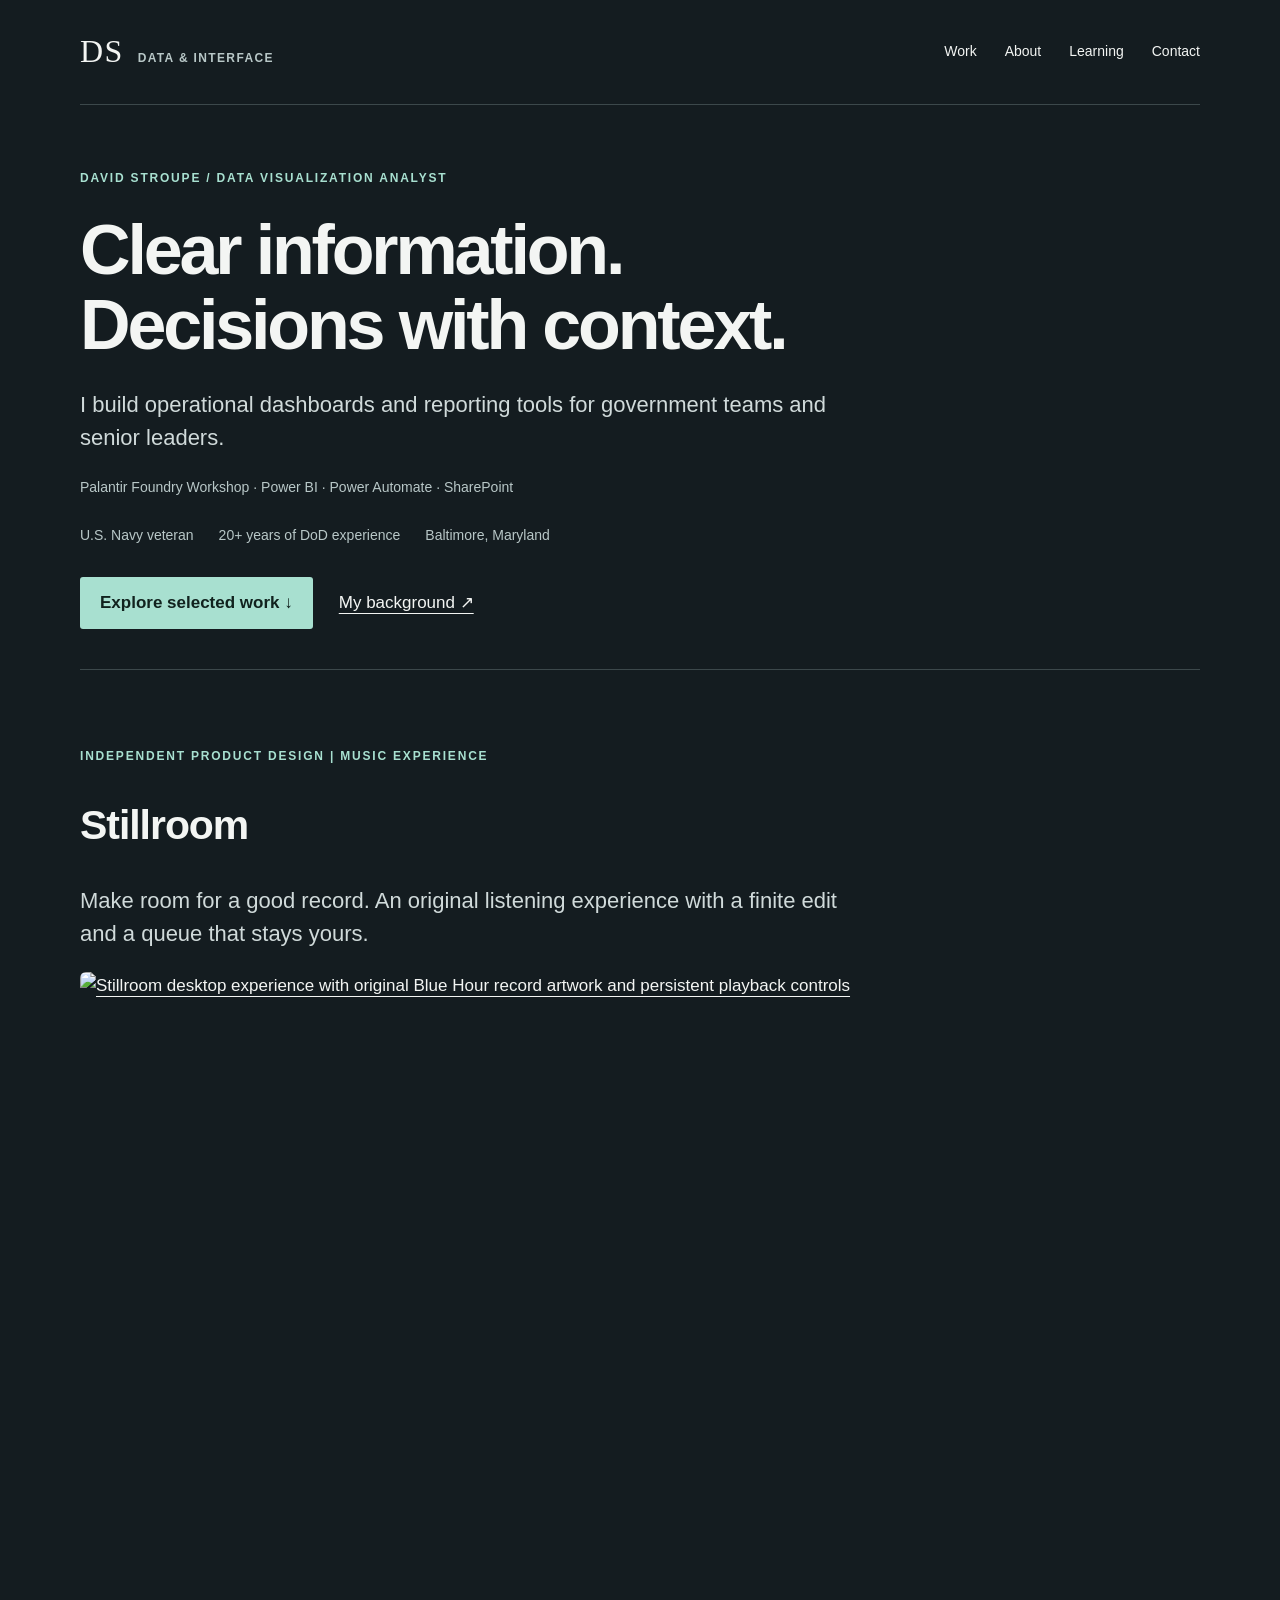
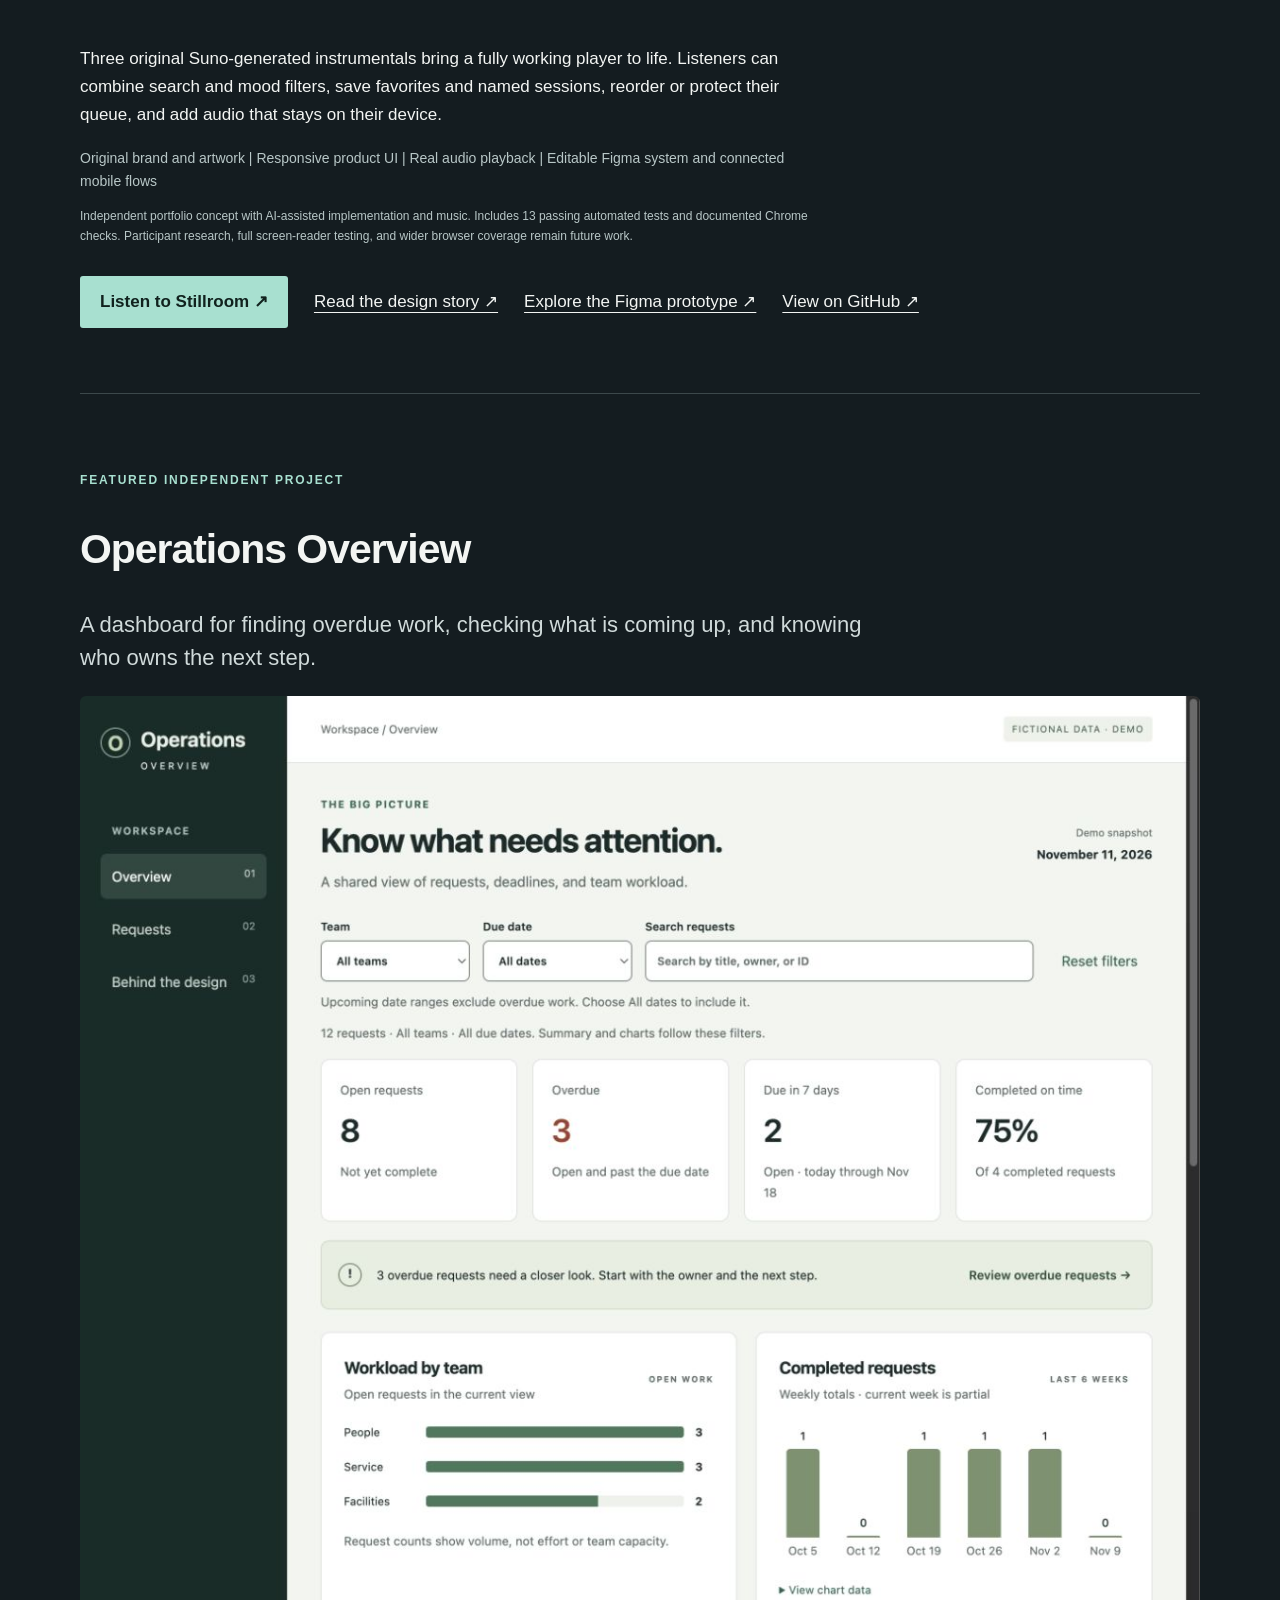
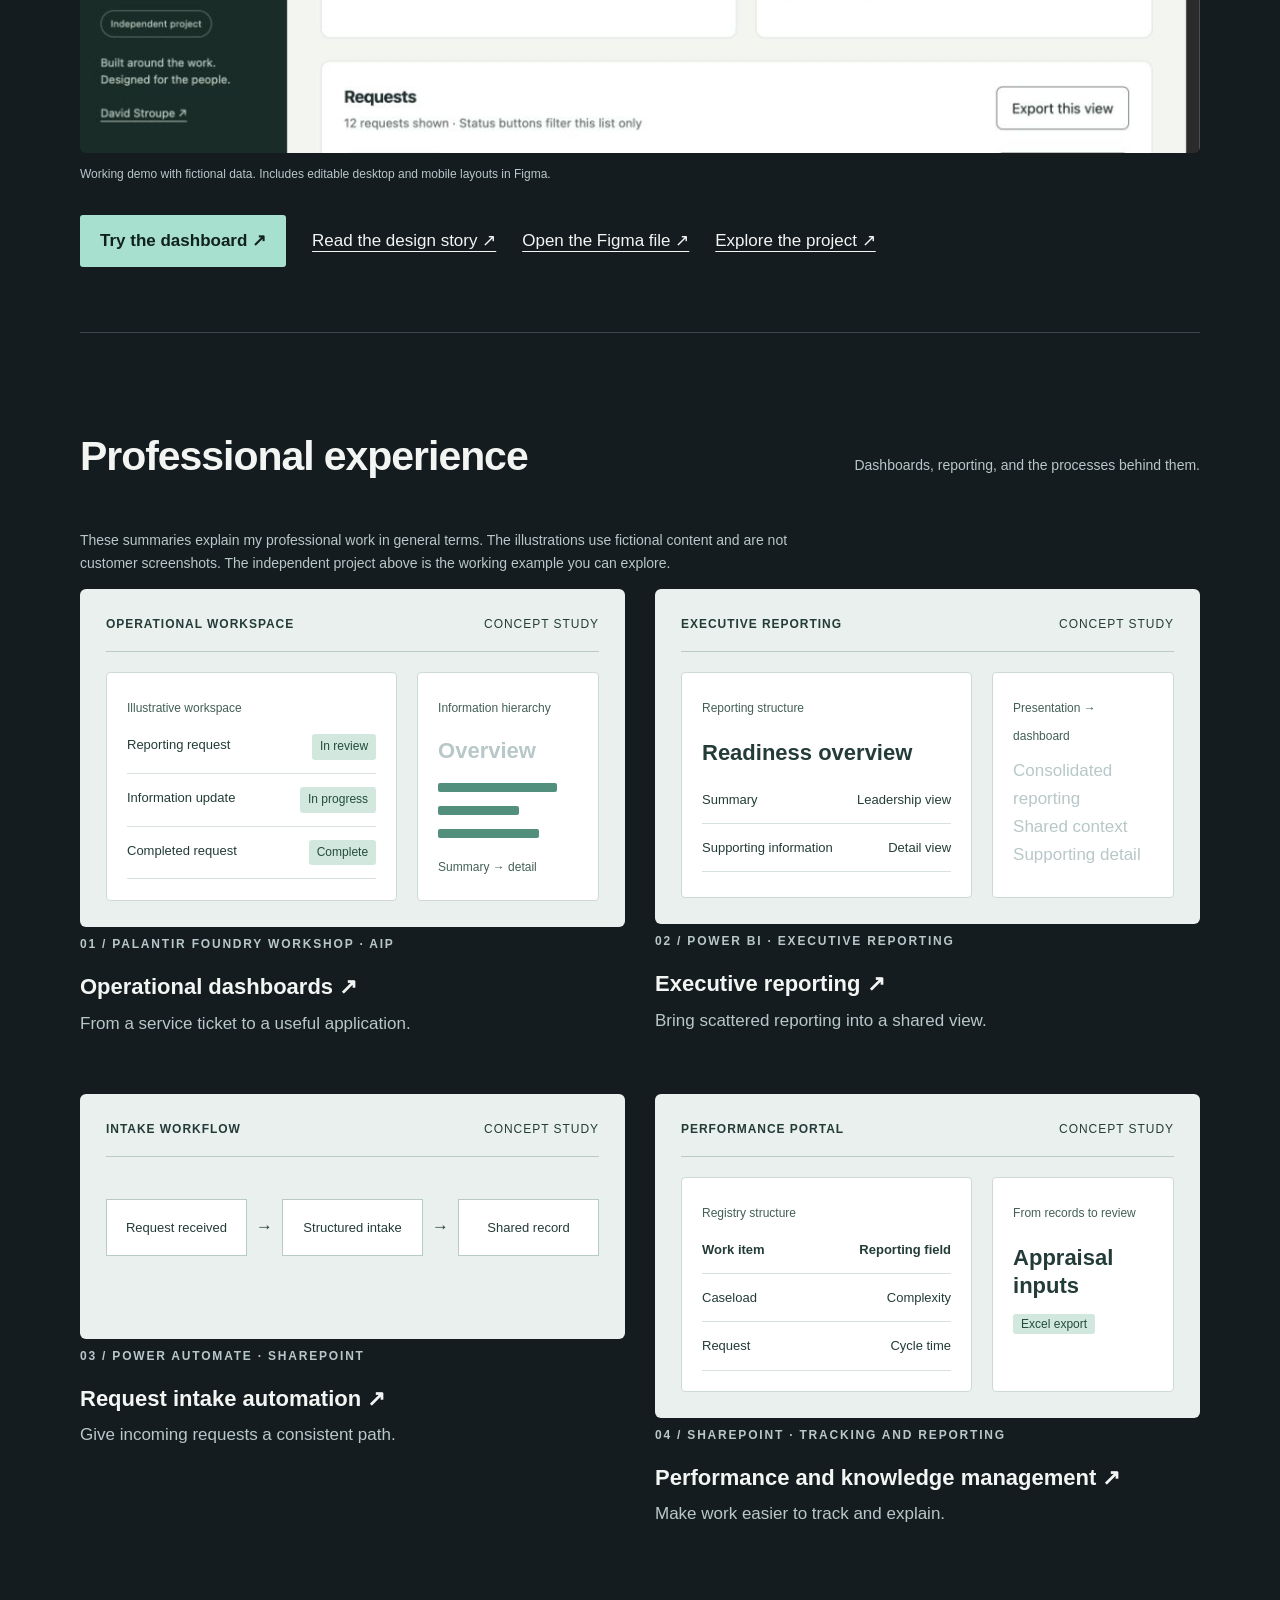
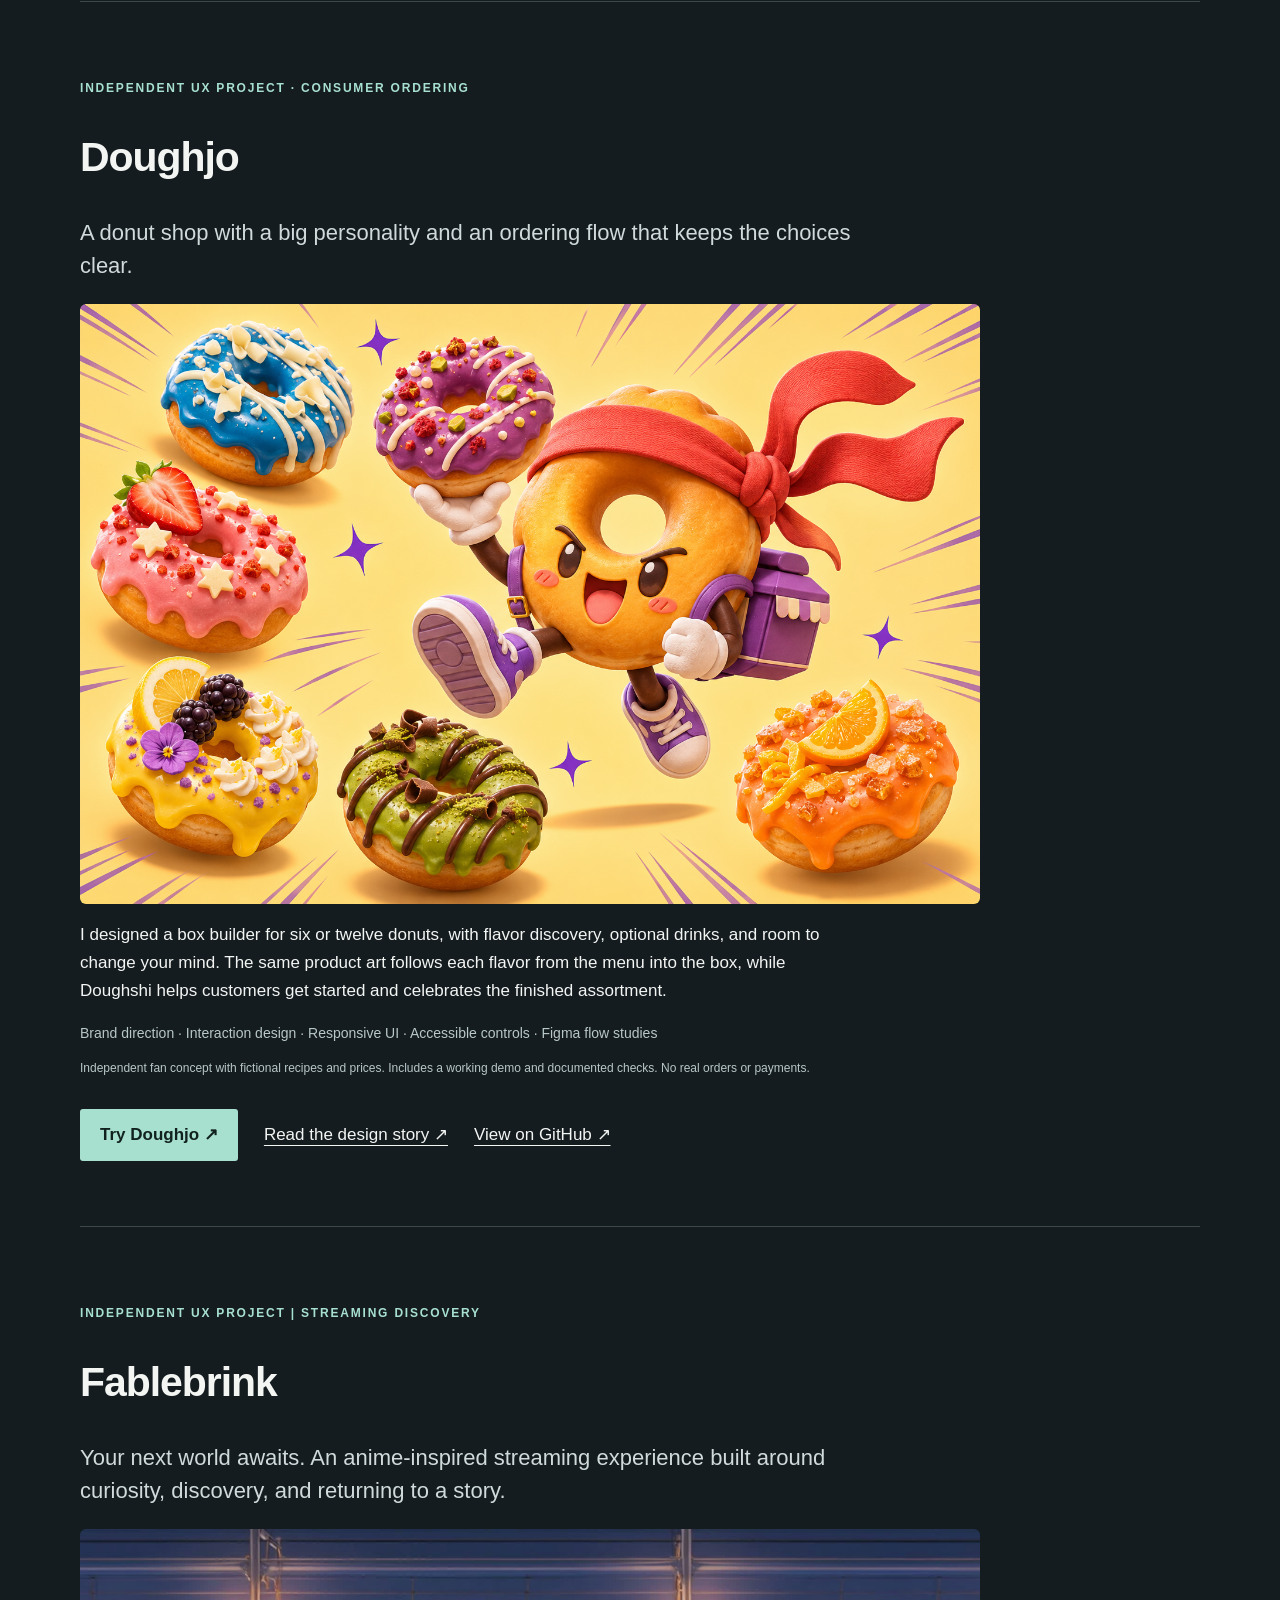
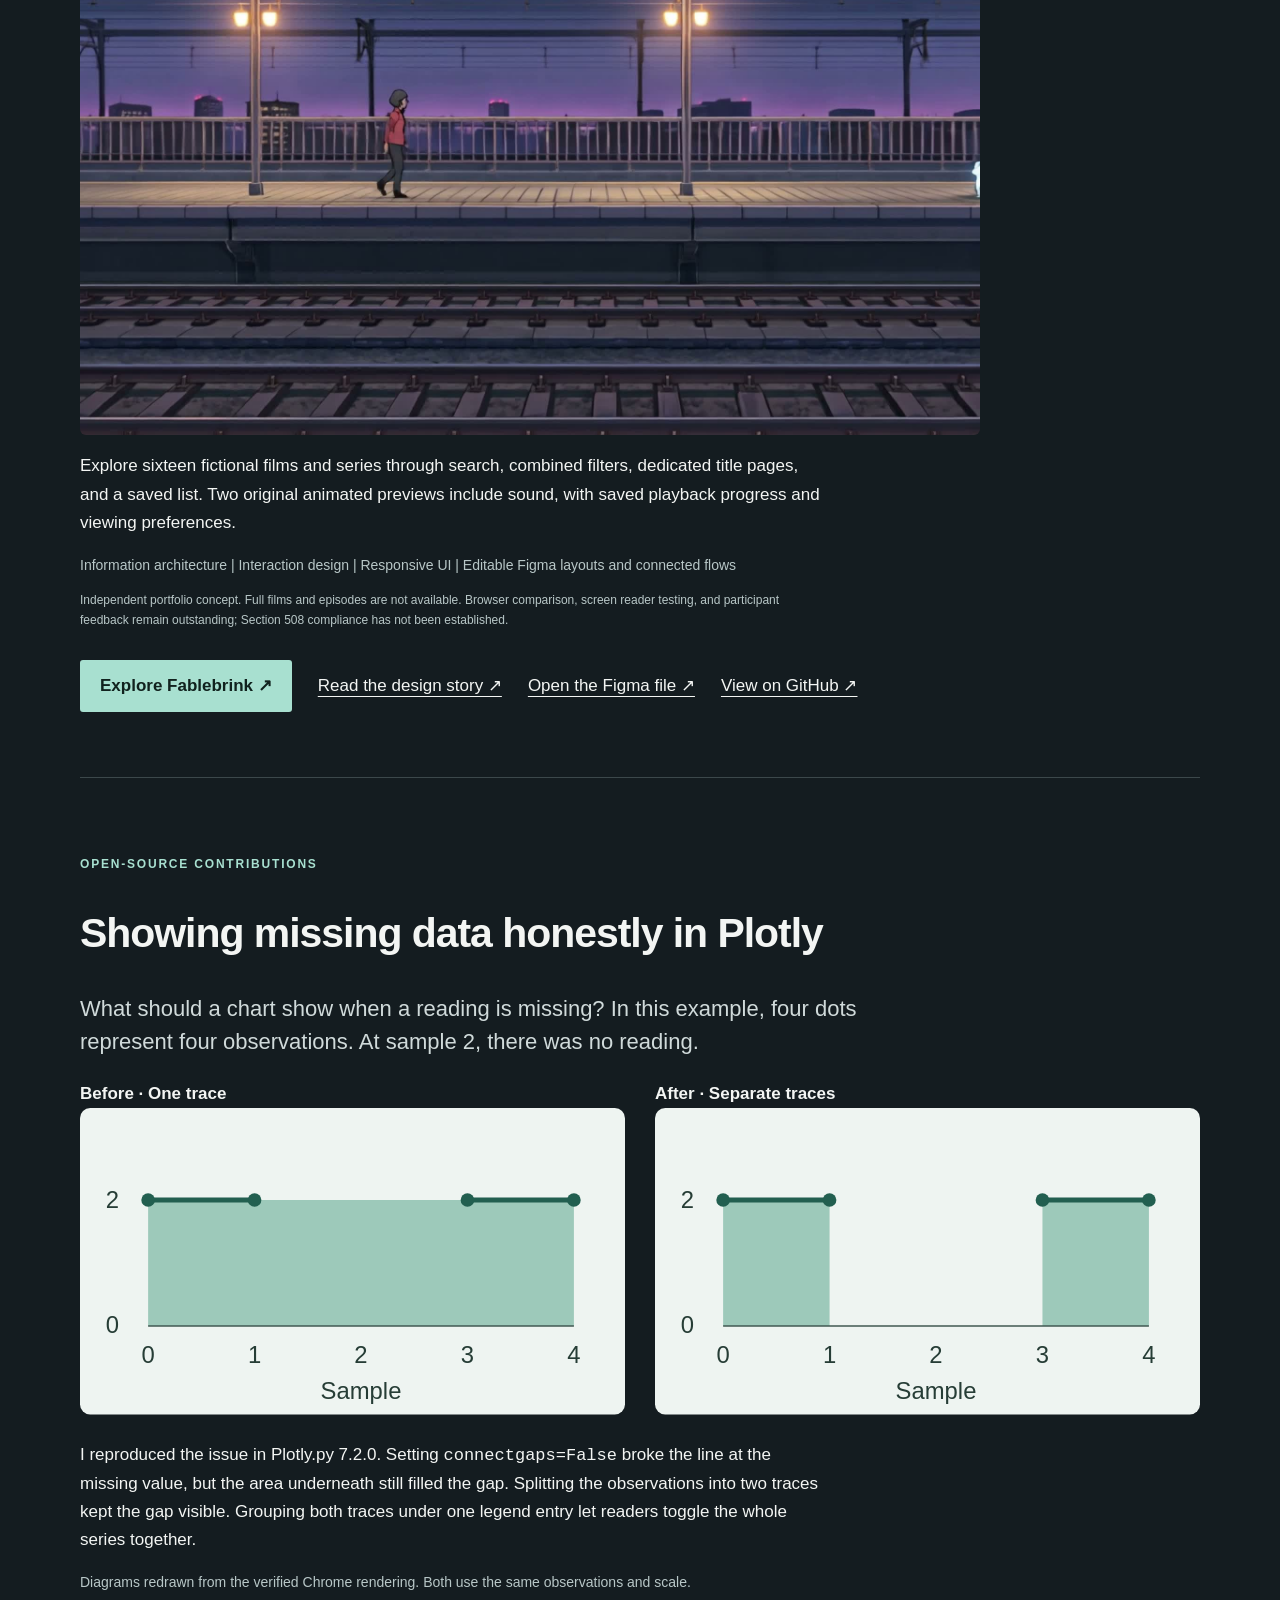
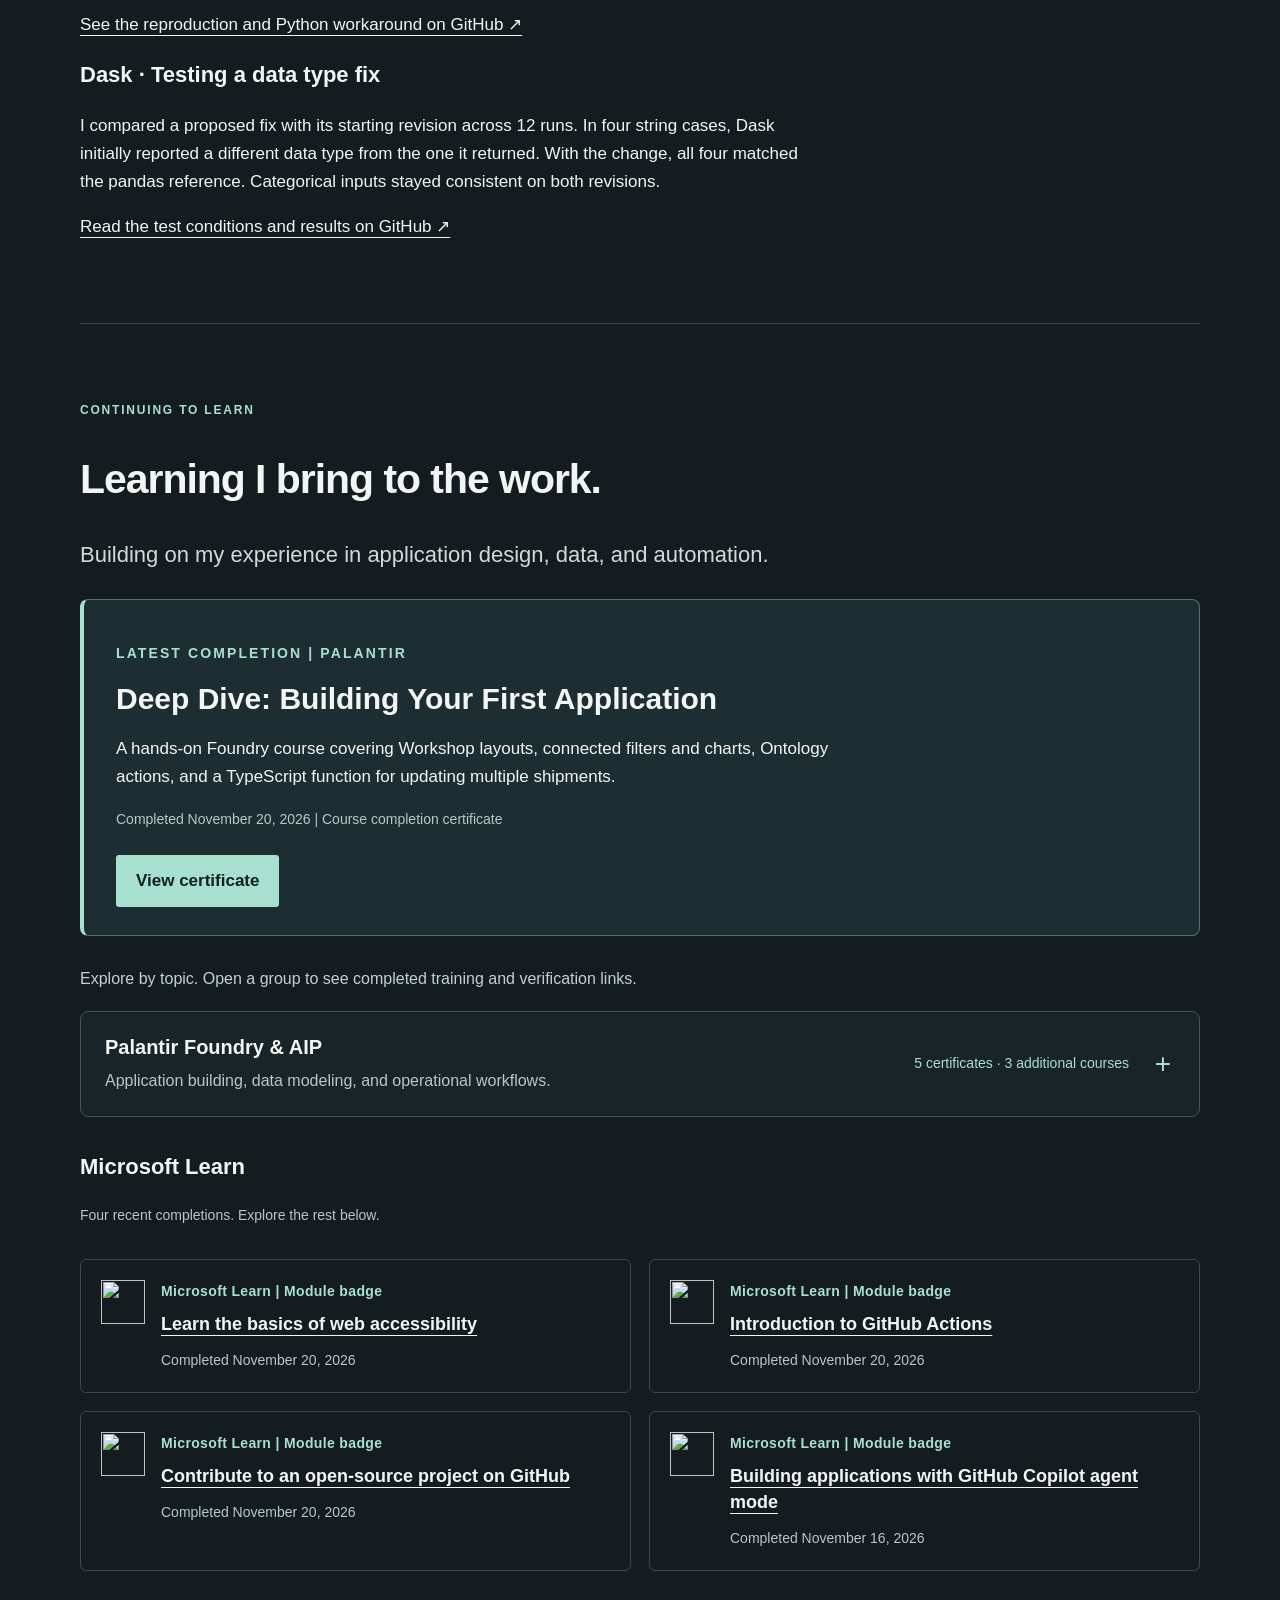
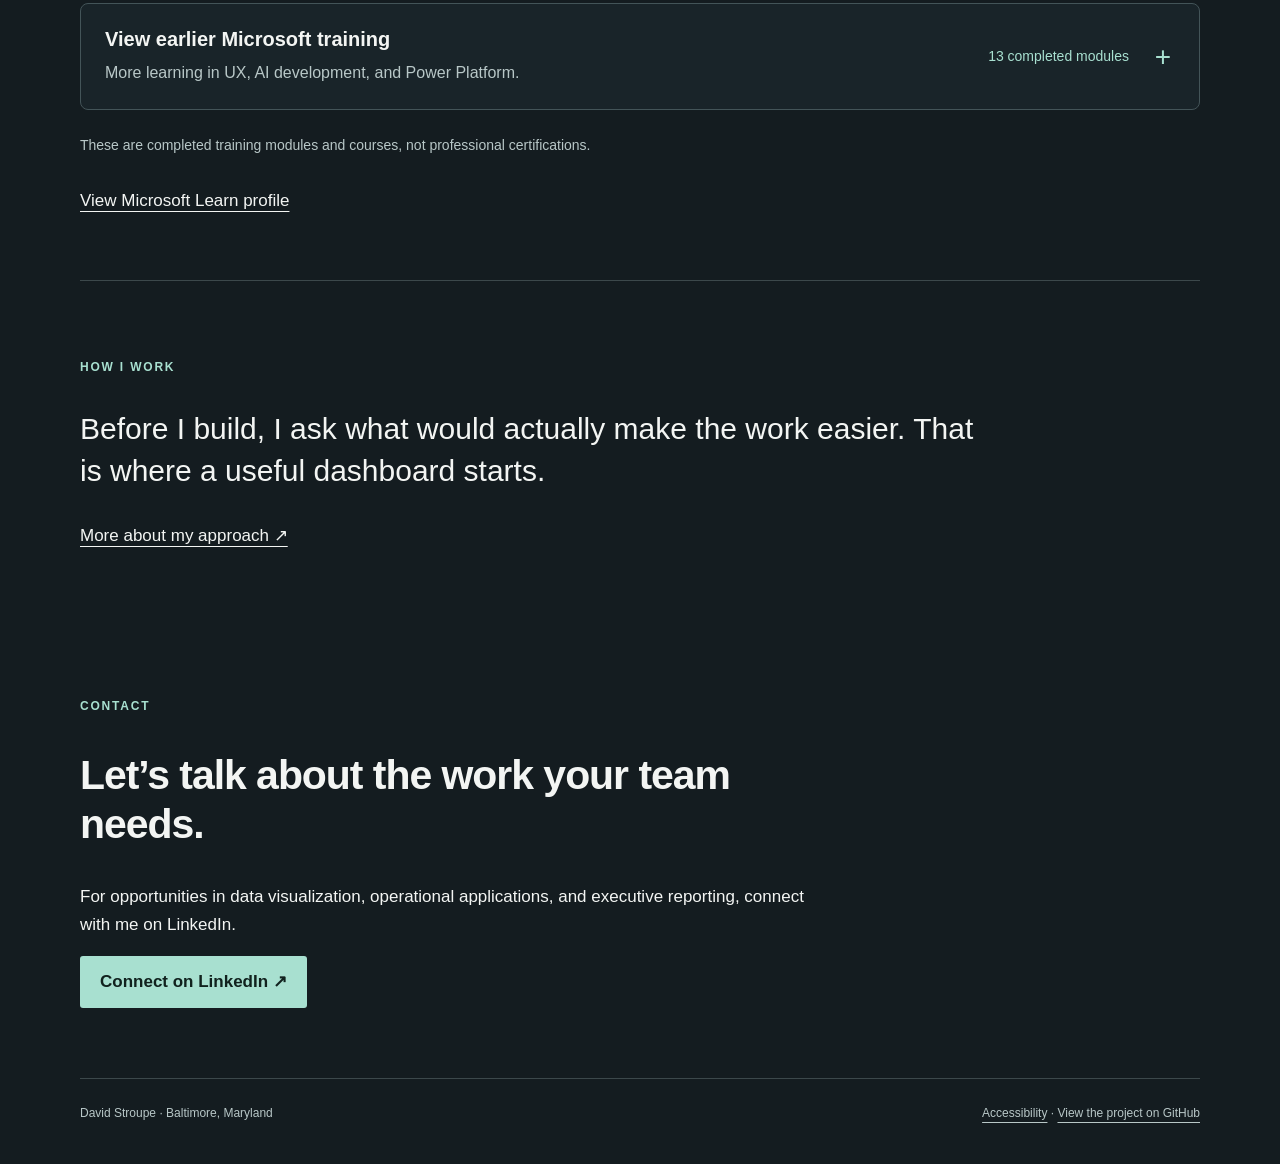
==== commit 6b760959: "Show the Plotly gap investigation and Dask verification" ====
--- a/index.html
+++ b/index.html
@@ -1 +1,25 @@
-<!doctype html><html lang="en"><head><meta charset="utf-8"><meta name="viewport" content="width=device-width,initial-scale=1"><meta name="description" content="Operational dashboards, Power BI reporting, Power Automate workflows, and SharePoint applications by Navy veteran David Stroupe."><meta name="theme-color" content="#141c20"><title>Data visualization & operational applications | David Stroupe</title><link rel="stylesheet" href="style.css"><style>.learning-grid{display:grid;grid-template-columns:repeat(2,minmax(0,1fr));gap:18px;list-style:none;padding:0;margin:32px 0}.learning-card{display:flex;align-items:flex-start;gap:20px;padding:24px;border:1px solid #3c484b;border-radius:6px;background:#192429}.learning-card img{flex:0 0 72px}.learning-card h3{font-size:19px;margin:8px 0 12px;overflow-wrap:anywhere}.learning-card p{margin:0}.learning-card .eyebrow{font-size:10px;letter-spacing:.09em}.learning-card .meta{font-size:13px}@media(max-width:700px){.learning-grid{grid-template-columns:1fr}.learning-card{padding:20px;gap:16px}.learning-card img{width:56px;height:56px;flex-basis:56px}}@media(max-width:380px){header{flex-wrap:wrap;gap:12px}nav{flex-wrap:wrap}}.learning-feature{margin:28px 0;padding:28px 32px;background:#1d2e32;border:1px solid #54736e;border-left:4px solid #a8e0d0;border-radius:8px}.learning-feature h3{font-size:clamp(23px,3vw,30px);margin:10px 0}.learning-feature .eyebrow{font-size:14px}.learning-feature .button{margin-top:10px}.learning-hint{font-size:16px;color:#c3d1d1;margin:30px 0 18px}.learning-group{border:1px solid #435458;border-radius:8px;margin:12px 0;background:#192429;overflow:hidden}.learning-group>summary{cursor:pointer;display:flex;align-items:center;gap:22px;padding:22px 24px;list-style:none;min-height:90px}.learning-group>summary::-webkit-details-marker{display:none}.learning-group>summary::after{content:"+";font-size:28px;color:#a8e0d0;flex-shrink:0;width:24px;text-align:center}.learning-group[open]>summary::after{content:"−"}.learning-group>summary>span:first-child{flex:1}.learning-group strong{font-size:20px;line-height:1.35}.learning-description{display:block;color:#b8c7c7;font-size:16px;margin-top:5px}.learning-count{font-size:14px;color:#a8e0d0;white-space:nowrap}.learning-group>summary:hover{background:#223237}.learning-group>summary:focus-visible,.learning-extra>summary:focus-visible{outline:3px solid #a8e0d0;outline-offset:-4px}.learning-group[open]>summary{border-bottom:1px solid #435458}.learning-content{padding:0 24px 24px}.learning-content .learning-grid{margin:22px 0;gap:12px}.learning-card{padding:20px;gap:16px;background:#141c20}.learning-card .eyebrow{font-size:14px;letter-spacing:.025em;text-transform:none}.learning-card .meta{font-size:14px}.learning-card h3{font-size:18px;line-height:1.45}.learning-card img{width:44px;height:44px;flex-basis:44px}.learning-extra>summary{cursor:pointer;min-height:44px;padding:10px 0}.learning-extra li{margin:14px 0}.learning-note{margin-top:24px}@media(max-width:700px){.learning-feature{padding:22px}.learning-group>summary{padding:20px;gap:14px;flex-wrap:wrap}.learning-group>summary>span:first-child{flex-basis:calc(100% - 42px)}.learning-count{order:2;white-space:normal}.learning-content{padding:0 16px 20px}.learning-description{font-size:16px}.learning-card{padding:18px}.learning-card img{width:36px;height:36px;flex-basis:36px}}@media(forced-colors:active){.learning-group,.learning-feature{border:1px solid CanvasText}.learning-group>summary:focus-visible{outline-color:Highlight}}</style></head><body><a class="skip" href="#main">Skip to content</a><div class="wrap"><header><a class="brand" href="index.html" aria-label="David Stroupe home"><b>DS</b><span>DATA & INTERFACE</span></a><nav aria-label="Main navigation"><a href="index.html#work">Work</a><a href="about.html">About</a><a href="#learning">Learning</a><a href="#contact">Contact</a></nav></header><main id="main" tabindex="-1"><section class="intro"><p class="eyebrow">David Stroupe / Data Visualization Analyst</p><h1>Clear information.<br>Decisions with context.</h1><p class="lead">I build operational dashboards and reporting tools for government teams and senior leaders.</p><p class="meta">Palantir Foundry Workshop · Power BI · Power Automate · SharePoint</p><div class="indexline"><span>U.S. Navy veteran</span><span>20+ years of DoD experience</span><span>Baltimore, Maryland</span></div><div class="actions"><a class="button" href="#stillroom">Explore selected work ↓</a><a href="about.html">My background ↗</a></div></section><section class="section" id="stillroom" aria-labelledby="stillroom-title"><p class="eyebrow">Independent product design | Music experience</p><h2 id="stillroom-title">Stillroom</h2><p class="lead">Make room for a good record. An original listening experience with a finite edit and a queue that stays yours.</p><a href="https://dnstroupe.github.io/stillroom/"><img src="https://dnstroupe.github.io/stillroom/docs/stillroom-desktop.jpg" alt="Stillroom desktop experience with original Blue Hour record artwork and persistent playback controls" width="1440" height="1050" loading="lazy" style="display:block;width:100%;max-width:900px;height:auto;border-radius:6px"></a><p>Three original Suno-generated instrumentals bring a fully working player to life. Listeners can combine search and mood filters, save favorites and named sessions, reorder or protect their queue, and add audio that stays on their device.</p><p class="meta">Original brand and artwork | Responsive product UI | Real audio playback | Editable Figma system and connected mobile flows</p><p class="caption">Independent portfolio concept with AI-assisted implementation and music. Includes 13 passing automated tests and documented Chrome checks. Participant research, full screen-reader testing, and wider browser coverage remain future work.</p><div class="actions"><a class="button" href="https://dnstroupe.github.io/stillroom/">Listen to Stillroom ↗</a><a href="https://dnstroupe.github.io/stillroom/case-study.html">Read the design story ↗</a><a href="https://www.figma.com/design/w4ichthh1SMuQNj2Mk40c5?node-id=5-11">Explore the Figma prototype ↗</a><a href="https://github.com/dnstroupe/stillroom">View on GitHub ↗</a></div></section><section class="section" id="work"><p class="eyebrow">Featured independent project</p><h2>Operations Overview</h2><p class="lead">A dashboard for finding overdue work, checking what is coming up, and knowing who owns the next step.</p><a href="https://dnstroupe.github.io/operations-overview/"><img src="operations-preview.png" alt="Operations Overview showing request summaries, team workload, and completed work" style="display:block;width:100%;height:auto;border-radius:6px" width="1186" height="1119"></a><p class="caption">Working demo with fictional data. Includes editable desktop and mobile layouts in Figma.</p><div class="actions"><a class="button" href="https://dnstroupe.github.io/operations-overview/">Try the dashboard ↗</a><a href="https://dnstroupe.github.io/operations-overview/case-study.html">Read the design story ↗</a><a href="https://www.figma.com/design/buTSTCAfzuZun0weL3j43a">Open the Figma file ↗</a><a href="https://github.com/dnstroupe/operations-overview">Explore the project ↗</a></div></section><section class="section" id="professional-work"><div class="section-head"><h2>Professional experience</h2><p class="meta">Dashboards, reporting, and the processes behind them.</p></div><p class="meta">These summaries explain my professional work in general terms. The illustrations use fictional content and are not customer screenshots. The independent project above is the working example you can explore.</p><div class="work-grid"><a class="work" href="operations.html"><div class="visual " aria-label="Illustrative operations concept, not an actual work system"><div class="vtop"><strong>Operational workspace</strong><span>Concept study</span></div><div class="board"><div class="panel"><span class="label">Illustrative workspace</span><div class="row"><span>Reporting request</span><span class="tag">In review</span></div><div class="row"><span>Information update</span><span class="tag">In progress</span></div><div class="row"><span>Completed request</span><span class="tag">Complete</span></div></div><div class="panel"><span class="label">Information hierarchy</span><p style="font-size:22px;font-weight:bold;margin:12px 0">Overview</p><div class="bar" style="width:85%"></div><div class="bar" style="width:58%"></div><div class="bar" style="width:72%"></div><span class="label">Summary → detail</span></div></div></div><p class="eyebrow">01 / Palantir Foundry Workshop · AIP</p><h3>Operational dashboards ↗</h3><p>From a service ticket to a useful application.</p></a><a class="work" href="reporting.html"><div class="visual " aria-label="Illustrative reporting concept, not an actual work system"><div class="vtop"><strong>Executive reporting</strong><span>Concept study</span></div><div class="board"><div class="panel"><span class="label">Reporting structure</span><h3>Readiness overview</h3><div class="row"><span>Summary</span><span>Leadership view</span></div><div class="row"><span>Supporting information</span><span>Detail view</span></div></div><div class="panel"><span class="label">Presentation → dashboard</span><p>Consolidated reporting<br>Shared context<br>Supporting detail</p></div></div></div><p class="eyebrow">02 / Power BI · Executive reporting</p><h3>Executive reporting ↗</h3><p>Bring scattered reporting into a shared view.</p></a><a class="work" href="automation.html"><div class="visual " aria-label="Illustrative automation concept, not an actual work system"><div class="vtop"><strong>Intake workflow</strong><span>Concept study</span></div><div class="flow"><div class="step">Request received</div><span class="arrow">→</span><div class="step">Structured intake</div><span class="arrow">→</span><div class="step">Shared record</div></div></div><p class="eyebrow">03 / Power Automate · SharePoint</p><h3>Request intake automation ↗</h3><p>Give incoming requests a consistent path.</p></a><a class="work" href="portal.html"><div class="visual " aria-label="Illustrative portal concept, not an actual work system"><div class="vtop"><strong>Performance portal</strong><span>Concept study</span></div><div class="board"><div class="panel"><span class="label">Registry structure</span><div class="row"><strong>Work item</strong><strong>Reporting field</strong></div><div class="row"><span>Caseload</span><span>Complexity</span></div><div class="row"><span>Request</span><span>Cycle time</span></div></div><div class="panel"><span class="label">From records to review</span><h3>Appraisal inputs</h3><span class="tag">Excel export</span></div></div></div><p class="eyebrow">04 / SharePoint · Tracking and reporting</p><h3>Performance and knowledge management ↗</h3><p>Make work easier to track and explain.</p></a></div></section><section class="section" id="doughjo" aria-labelledby="doughjo-title"><p class="eyebrow">Independent UX project · Consumer ordering</p><h2 id="doughjo-title">Doughjo</h2><p class="lead">A donut shop with a big personality and an ordering flow that keeps the choices clear.</p><a href="https://dnstroupe.github.io/doughjo/"><img src="doughjo-preview.png" alt="Doughshi, the original Doughjo mascot, surrounded by the shop’s colorful donut concepts" width="1536" height="1024" loading="lazy" style="display:block;width:100%;max-width:900px;height:auto;border-radius:6px"></a><p>I designed a box builder for six or twelve donuts, with flavor discovery, optional drinks, and room to change your mind. The same product art follows each flavor from the menu into the box, while Doughshi helps customers get started and celebrates the finished assortment.</p><p class="meta">Brand direction · Interaction design · Responsive UI · Accessible controls · Figma flow studies</p><p class="caption">Independent fan concept with fictional recipes and prices. Includes a working demo and documented checks. No real orders or payments.</p><div class="actions"><a class="button" href="https://dnstroupe.github.io/doughjo/">Try Doughjo ↗</a><a href="https://dnstroupe.github.io/doughjo/case-study.html">Read the design story ↗</a><a href="https://github.com/dnstroupe/doughjo">View on GitHub ↗</a></div></section><section class="section" id="fablebrink" aria-labelledby="fablebrink-title"><p class="eyebrow">Independent UX project | Streaming discovery</p><h2 id="fablebrink-title">Fablebrink</h2><p class="lead">Your next world awaits. An anime-inspired streaming experience built around curiosity, discovery, and returning to a story.</p><a href="https://dnstroupe.github.io/fablebrink/dist/"><img src="fablebrink-preview.jpg" alt="Original night-train artwork for Fablebrink’s After the Last Train preview" loading="lazy" style="display:block;width:100%;max-width:900px;height:auto;border-radius:6px"></a><p>Explore sixteen fictional films and series through search, combined filters, dedicated title pages, and a saved list. Two original animated previews include sound, with saved playback progress and viewing preferences.</p><p class="meta">Information architecture | Interaction design | Responsive UI | Editable Figma layouts and connected flows</p><p class="caption">Independent portfolio concept. Full films and episodes are not available. Browser comparison, screen reader testing, and participant feedback remain outstanding; Section 508 compliance has not been established.</p><div class="actions"><a class="button" href="https://dnstroupe.github.io/fablebrink/dist/">Explore Fablebrink ↗</a><a href="https://dnstroupe.github.io/fablebrink/dist/case-study.html">Read the design story ↗</a><a href="https://www.figma.com/design/m1JMrEeFiQKkrbcpRGlVE6?node-id=11-69">Open the Figma file ↗</a><a href="https://github.com/dnstroupe/fablebrink">View on GitHub ↗</a></div></section><section class="section" id="learning" aria-labelledby="learning-title"><p class="eyebrow">Continuing to learn</p><h2 id="learning-title">Learning I bring to the work.</h2><p class="lead">Building on my experience in application design, data, and automation.</p><article class="learning-feature"><p class="eyebrow">Latest completion | Palantir</p><h3>Deep Dive: Building Your First Application</h3><p>A hands-on Foundry course covering Workshop layouts, connected filters and charts, Ontology actions, and a TypeScript function for updating multiple shipments.</p><p class="meta">Completed <time datetime="2026-11-20">November 20, 2026</time> | Course completion certificate</p><a class="button" href="https://verify.skilljar.com/c/xtmkrnbkkpsg">View certificate</a></article><p class="learning-hint">Explore by topic. Open a group to see completed training and verification links.</p><details class="learning-group" name="training-topics"><summary><span><strong>Palantir Foundry & AIP</strong><span class="learning-description">Application building, data modeling, and operational workflows.</span></span><span class="learning-count">5 certificates · 3 additional courses</span></summary><div class="learning-content"><p class="meta">The latest certificate is featured above. Earlier certificates and completed courses are listed below.</p><ul class="learning-grid"><li class="learning-card"><div><p class="eyebrow">Palantir | Course completion certificate</p><h3><a href="https://verify.skilljar.com/c/ytf2zccqqxf3">Deep Dive: Creating Your First Ontology</a></h3><p class="meta">Completed <time datetime="2026-11-20">November 20, 2026</time></p></div></li><li class="learning-card"><div><p class="eyebrow">Palantir | Course completion certificate</p><h3><a href="https://verify.skilljar.com/c/zuc9rydqugae">Speedrun: Your First End-to-End Workflow</a></h3><p class="meta">Completed <time datetime="2026-09-09">September 9, 2026</time></p></div></li><li class="learning-card"><div><p class="eyebrow">Palantir | Course completion certificate</p><h3><a href="https://verify.skilljar.com/c/ituorsudphw9">Foundry &amp; AIP Builder Foundations Quiz</a></h3><p class="meta">Completed <time datetime="2026-08-07">August 7, 2026</time></p></div></li><li class="learning-card"><div><p class="eyebrow">Palantir | Course completion certificate</p><h3><a href="https://verify.skilljar.com/c/34dv45qu3bj6">Introduction to Foundry &amp; AIP for Enterprise Organizations</a></h3><p class="meta">Completed <time datetime="2026-08-07">August 7, 2026</time></p></div></li></ul><details class="learning-extra"><summary>Three more completed Palantir courses</summary><ul><li><a href="https://learn.palantir.com/foundry-aip-aware">Foundry &amp; AIP Aware</a> | Completed September 9, 2026</li><li><a href="https://learn.palantir.com/intro-to-foundry">Introduction to Palantir Foundry</a> | Completed August 7, 2026</li><li><a href="https://learn.palantir.com/workshop-course">Workshop</a> | Completed August 7, 2026</li></ul><p class="meta">These courses are marked complete in my Palantir learning profile. Links open the courses; no completion certificates were issued.</p></details></div></details><div class="microsoft-learning" aria-labelledby="microsoft-learning-title"><h3 id="microsoft-learning-title" style="margin-top:36px">Microsoft Learn</h3><p class="meta">Four recent completions. Explore the rest below.</p><ul class="learning-grid"><li class="learning-card"><img src="https://learn.microsoft.com/en-us/training/achievements/generic-badge.svg" alt="" width="72" height="72" loading="lazy"><div><p class="eyebrow">Microsoft Learn | Module badge</p><h3><a href="https://learn.microsoft.com/en-us/users/dstroupe-1306/achievements/print/WQF63FPN">Learn the basics of web accessibility</a></h3><p class="meta">Completed <time datetime="2026-11-20">November 20, 2026</time></p></div></li><li class="learning-card"><img src="https://learn.microsoft.com/en-us/training/achievements/generic-badge.svg" alt="" width="72" height="72" loading="lazy"><div><p class="eyebrow">Microsoft Learn | Module badge</p><h3><a href="https://learn.microsoft.com/en-us/users/dstroupe-1306/achievements/print/2SMFAU7V">Introduction to GitHub Actions</a></h3><p class="meta">Completed <time datetime="2026-11-20">November 20, 2026</time></p></div></li><li class="learning-card"><img src="https://learn.microsoft.com/en-us/training/achievements/generic-badge.svg" alt="" width="72" height="72" loading="lazy"><div><p class="eyebrow">Microsoft Learn | Module badge</p><h3><a href="https://learn.microsoft.com/en-us/users/dstroupe-1306/achievements/print/DHTM4GFJ">Contribute to an open-source project on GitHub</a></h3><p class="meta">Completed <time datetime="2026-11-20">November 20, 2026</time></p></div></li><li class="learning-card"><img src="https://learn.microsoft.com/en-us/training/achievements/generic-badge.svg" alt="" width="72" height="72" loading="lazy"><div><p class="eyebrow">Microsoft Learn | Module badge</p><h3><a href="https://learn.microsoft.com/en-us/users/dstroupe-1306/achievements/print/973YS7BU">Building applications with GitHub Copilot agent mode</a></h3><p class="meta">Completed <time datetime="2026-11-16">November 16, 2026</time></p></div></li></ul><details class="learning-group"><summary><span><strong>View earlier Microsoft training</strong><span class="learning-description">More learning in UX, AI development, and Power Platform.</span></span><span class="learning-count">13 completed modules</span></summary><div class="learning-content"><ul class="learning-grid"><li class="learning-card"><img src="https://learn.microsoft.com/en-us/training/achievements/generic-badge.svg" alt="" width="72" height="72" loading="lazy"><div><p class="eyebrow">Microsoft Learn | Module badge</p><h3><a href="https://learn.microsoft.com/en-us/users/dstroupe-1306/achievements/print/NEXVBRZF">Develop unit tests using GitHub Copilot tools</a></h3><p class="meta">Completed <time datetime="2026-11-16">November 16, 2026</time></p></div></li><li class="learning-card"><img src="https://learn.microsoft.com/en-us/training/achievements/generic-badge.svg" alt="" width="72" height="72" loading="lazy"><div><p class="eyebrow">Microsoft Learn | Module badge</p><h3><a href="https://learn.microsoft.com/en-us/users/dstroupe-1306/achievements/print/X4RQB43Y">Developer use cases for AI with GitHub Copilot</a></h3><p class="meta">Completed <time datetime="2026-11-16">November 16, 2026</time></p></div></li><li class="learning-card"><img src="https://learn.microsoft.com/en-us/training/achievements/generic-badge.svg" alt="" width="72" height="72" loading="lazy"><div><p class="eyebrow">Microsoft Learn | Module badge</p><h3><a href="https://learn.microsoft.com/en-us/users/dstroupe-1306/achievements/print/ZTVB5KJ2">Management and customization considerations with GitHub Copilot</a></h3><p class="meta">Completed <time datetime="2026-11-16">November 16, 2026</time></p></div></li><li class="learning-card"><img src="https://learn.microsoft.com/en-us/training/achievements/ux-design.svg" alt="" width="72" height="72" loading="lazy"><div><p class="eyebrow">Microsoft Learn | Module badge</p><h3><a href="https://learn.microsoft.com/en-us/users/dstroupe-1306/achievements/print/HVWXSSG8">Foundations of user experience and design thinking</a></h3><p class="meta">Completed <time datetime="2026-11-15">November 15, 2026</time></p></div></li><li class="learning-card"><img src="https://learn.microsoft.com/en-us/training/achievements/generic-badge.svg" alt="" width="72" height="72" loading="lazy"><div><p class="eyebrow">Microsoft Learn | Module badge</p><h3><a href="https://learn.microsoft.com/en-us/users/dstroupe-1306/achievements/print/WQFRLK2N">Responsible AI with GitHub Copilot</a></h3><p class="meta">Completed <time datetime="2026-11-15">November 15, 2026</time></p></div></li><li class="learning-card"><img src="https://learn.microsoft.com/en-us/training/achievements/generic-badge.svg" alt="" width="72" height="72" loading="lazy"><div><p class="eyebrow">Microsoft Learn | Module badge</p><h3><a href="https://learn.microsoft.com/en-us/users/dstroupe-1306/achievements/print/HVWXT3N8">Introduction to prompt engineering with GitHub Copilot</a></h3><p class="meta">Completed <time datetime="2026-11-15">November 15, 2026</time></p></div></li><li class="learning-card"><img src="https://learn.microsoft.com/en-us/learn/achievements/generic-badge.svg" alt="" width="72" height="72" loading="lazy"><div><p class="eyebrow">Microsoft Learn | Module badge</p><h3><a href="https://learn.microsoft.com/en-us/users/dstroupe-1306/achievements/print/973WKRKU">Introduction to GitHub Copilot</a></h3><p class="meta">Completed <time datetime="2026-11-15">November 15, 2026</time></p></div></li><li class="learning-card"><img src="https://learn.microsoft.com/en-us/training/achievements/multiple-data-sources.svg" alt="" width="72" height="72" loading="lazy"><div><p class="eyebrow">Microsoft Learn | Module badge</p><h3><a href="https://learn.microsoft.com/en-us/users/dstroupe-1306/achievements/print/NM8A3JZF">Power Automate's deep integration across multiple data sources</a></h3><p class="meta">Completed <time datetime="2026-04-15">April 15, 2026</time></p></div></li><li class="learning-card"><img src="https://learn.microsoft.com/en-us/training/achievements/manage-user-information.svg" alt="" width="72" height="72" loading="lazy"><div><p class="eyebrow">Microsoft Learn | Module badge</p><h3><a href="https://learn.microsoft.com/en-us/users/dstroupe-1306/achievements/print/9R6W5XJU">Build flows to manage user information</a></h3><p class="meta">Completed <time datetime="2026-04-15">April 15, 2026</time></p></div></li><li class="learning-card"><img src="https://learn.microsoft.com/en-us/training/achievements/build-approval-flows.svg" alt="" width="72" height="72" loading="lazy"><div><p class="eyebrow">Microsoft Learn | Module badge</p><h3><a href="https://learn.microsoft.com/en-us/users/dstroupe-1306/achievements/print/379W3RFH">Build approval flows with Power Automate</a></h3><p class="meta">Completed <time datetime="2026-04-15">April 15, 2026</time></p></div></li><li class="learning-card"><img src="https://learn.microsoft.com/en-us/training/achievements/get-started-with-flow.svg" alt="" width="72" height="72" loading="lazy"><div><p class="eyebrow">Microsoft Learn | Module badge</p><h3><a href="https://learn.microsoft.com/en-us/users/dstroupe-1306/achievements/print/NMHG4J2F">Get started with Power Automate</a></h3><p class="meta">Completed <time datetime="2026-04-13">April 13, 2026</time></p></div></li><li class="learning-card"><img src="https://learn.microsoft.com/en-us/training/achievements/generic-badge.svg" alt="" width="72" height="72" loading="lazy"><div><p class="eyebrow">Microsoft Learn | Module badge</p><h3><a href="https://learn.microsoft.com/en-us/users/dstroupe-1306/achievements/print/46M75UXK">Write effective prompts to achieve optimal results</a></h3><p class="meta">Completed <time datetime="2026-04-05">April 5, 2026</time></p></div></li><li class="learning-card"><img src="https://learn.microsoft.com/en-us/training/achievements/get-started-power-bi.svg" alt="" width="72" height="72" loading="lazy"><div><p class="eyebrow">Microsoft Learn | Module badge</p><h3><a href="https://learn.microsoft.com/en-us/users/dstroupe-1306/achievements/print/HZC5YBE8">Get started building with Power BI</a></h3><p class="meta">Completed <time datetime="2026-04-05">April 5, 2026</time></p></div></li></ul></div></details></div><p class="meta learning-note">These are completed training modules and courses, not professional certifications.</p><div class="actions"><a href="https://learn.microsoft.com/en-us/users/dstroupe-1306/achievements">View Microsoft Learn profile</a></div></section><section class="section"><p class="eyebrow">How I work</p><p class="quote">Before I build, I ask what would actually make the work easier. That is where a useful dashboard starts.</p><a href="about.html">More about my approach ↗</a></section></main><section class="contact" id="contact" aria-labelledby="contact-title"><p class="eyebrow">Contact</p><h2 id="contact-title">Let’s talk about the work your team needs.</h2><p>For opportunities in data visualization, operational applications, and executive reporting, connect with me on LinkedIn.</p><a class="button" href="https://www.linkedin.com/in/david-stroupe/">Connect on LinkedIn ↗</a></section><footer><span>David Stroupe · Baltimore, Maryland</span><span><a href="accessibility.html">Accessibility</a> · <a href="https://github.com/dnstroupe/data-design-portfolio">View the project on GitHub</a></span></footer></div></body></html>+<!doctype html><html lang="en"><head><meta charset="utf-8"><meta name="viewport" content="width=device-width,initial-scale=1"><meta name="description" content="Operational dashboards, Power BI reporting, Power Automate workflows, and SharePoint applications by Navy veteran David Stroupe."><meta name="theme-color" content="#141c20"><title>Data visualization & operational applications | David Stroupe</title><link rel="stylesheet" href="style.css"><style>.learning-grid{display:grid;grid-template-columns:repeat(2,minmax(0,1fr));gap:18px;list-style:none;padding:0;margin:32px 0}.learning-card{display:flex;align-items:flex-start;gap:20px;padding:24px;border:1px solid #3c484b;border-radius:6px;background:#192429}.learning-card img{flex:0 0 72px}.learning-card h3{font-size:19px;margin:8px 0 12px;overflow-wrap:anywhere}.learning-card p{margin:0}.learning-card .eyebrow{font-size:10px;letter-spacing:.09em}.learning-card .meta{font-size:13px}@media(max-width:700px){.learning-grid{grid-template-columns:1fr}.learning-card{padding:20px;gap:16px}.learning-card img{width:56px;height:56px;flex-basis:56px}}@media(max-width:380px){header{flex-wrap:wrap;gap:12px}nav{flex-wrap:wrap}}.learning-feature{margin:28px 0;padding:28px 32px;background:#1d2e32;border:1px solid #54736e;border-left:4px solid #a8e0d0;border-radius:8px}.learning-feature h3{font-size:clamp(23px,3vw,30px);margin:10px 0}.learning-feature .eyebrow{font-size:14px}.learning-feature .button{margin-top:10px}.learning-hint{font-size:16px;color:#c3d1d1;margin:30px 0 18px}.learning-group{border:1px solid #435458;border-radius:8px;margin:12px 0;background:#192429;overflow:hidden}.learning-group>summary{cursor:pointer;display:flex;align-items:center;gap:22px;padding:22px 24px;list-style:none;min-height:90px}.learning-group>summary::-webkit-details-marker{display:none}.learning-group>summary::after{content:"+";font-size:28px;color:#a8e0d0;flex-shrink:0;width:24px;text-align:center}.learning-group[open]>summary::after{content:"−"}.learning-group>summary>span:first-child{flex:1}.learning-group strong{font-size:20px;line-height:1.35}.learning-description{display:block;color:#b8c7c7;font-size:16px;margin-top:5px}.learning-count{font-size:14px;color:#a8e0d0;white-space:nowrap}.learning-group>summary:hover{background:#223237}.learning-group>summary:focus-visible,.learning-extra>summary:focus-visible{outline:3px solid #a8e0d0;outline-offset:-4px}.learning-group[open]>summary{border-bottom:1px solid #435458}.learning-content{padding:0 24px 24px}.learning-content .learning-grid{margin:22px 0;gap:12px}.learning-card{padding:20px;gap:16px;background:#141c20}.learning-card .eyebrow{font-size:14px;letter-spacing:.025em;text-transform:none}.learning-card .meta{font-size:14px}.learning-card h3{font-size:18px;line-height:1.45}.learning-card img{width:44px;height:44px;flex-basis:44px}.learning-extra>summary{cursor:pointer;min-height:44px;padding:10px 0}.learning-extra li{margin:14px 0}.learning-note{margin-top:24px}@media(max-width:700px){.learning-feature{padding:22px}.learning-group>summary{padding:20px;gap:14px;flex-wrap:wrap}.learning-group>summary>span:first-child{flex-basis:calc(100% - 42px)}.learning-count{order:2;white-space:normal}.learning-content{padding:0 16px 20px}.learning-description{font-size:16px}.learning-card{padding:18px}.learning-card img{width:36px;height:36px;flex-basis:36px}}@media(forced-colors:active){.learning-group,.learning-feature{border:1px solid CanvasText}.learning-group>summary:focus-visible{outline-color:Highlight}}</style></head><body><a class="skip" href="#main">Skip to content</a><div class="wrap"><header><a class="brand" href="index.html" aria-label="David Stroupe home"><b>DS</b><span>DATA & INTERFACE</span></a><nav aria-label="Main navigation"><a href="index.html#work">Work</a><a href="about.html">About</a><a href="#learning">Learning</a><a href="#contact">Contact</a></nav></header><main id="main" tabindex="-1"><section class="intro"><p class="eyebrow">David Stroupe / Data Visualization Analyst</p><h1>Clear information.<br>Decisions with context.</h1><p class="lead">I build operational dashboards and reporting tools for government teams and senior leaders.</p><p class="meta">Palantir Foundry Workshop · Power BI · Power Automate · SharePoint</p><div class="indexline"><span>U.S. Navy veteran</span><span>20+ years of DoD experience</span><span>Baltimore, Maryland</span></div><div class="actions"><a class="button" href="#stillroom">Explore selected work ↓</a><a href="about.html">My background ↗</a></div></section><section class="section" id="stillroom" aria-labelledby="stillroom-title"><p class="eyebrow">Independent product design | Music experience</p><h2 id="stillroom-title">Stillroom</h2><p class="lead">Make room for a good record. An original listening experience with a finite edit and a queue that stays yours.</p><a href="https://dnstroupe.github.io/stillroom/"><img src="https://dnstroupe.github.io/stillroom/docs/stillroom-desktop.jpg" alt="Stillroom desktop experience with original Blue Hour record artwork and persistent playback controls" width="1440" height="1050" loading="lazy" style="display:block;width:100%;max-width:900px;height:auto;border-radius:6px"></a><p>Three original Suno-generated instrumentals bring a fully working player to life. Listeners can combine search and mood filters, save favorites and named sessions, reorder or protect their queue, and add audio that stays on their device.</p><p class="meta">Original brand and artwork | Responsive product UI | Real audio playback | Editable Figma system and connected mobile flows</p><p class="caption">Independent portfolio concept with AI-assisted implementation and music. Includes 13 passing automated tests and documented Chrome checks. Participant research, full screen-reader testing, and wider browser coverage remain future work.</p><div class="actions"><a class="button" href="https://dnstroupe.github.io/stillroom/">Listen to Stillroom ↗</a><a href="https://dnstroupe.github.io/stillroom/case-study.html">Read the design story ↗</a><a href="https://www.figma.com/design/w4ichthh1SMuQNj2Mk40c5?node-id=5-11">Explore the Figma prototype ↗</a><a href="https://github.com/dnstroupe/stillroom">View on GitHub ↗</a></div></section><section class="section" id="work"><p class="eyebrow">Featured independent project</p><h2>Operations Overview</h2><p class="lead">A dashboard for finding overdue work, checking what is coming up, and knowing who owns the next step.</p><a href="https://dnstroupe.github.io/operations-overview/"><img src="operations-preview.png" alt="Operations Overview showing request summaries, team workload, and completed work" style="display:block;width:100%;height:auto;border-radius:6px" width="1186" height="1119"></a><p class="caption">Working demo with fictional data. Includes editable desktop and mobile layouts in Figma.</p><div class="actions"><a class="button" href="https://dnstroupe.github.io/operations-overview/">Try the dashboard ↗</a><a href="https://dnstroupe.github.io/operations-overview/case-study.html">Read the design story ↗</a><a href="https://www.figma.com/design/buTSTCAfzuZun0weL3j43a">Open the Figma file ↗</a><a href="https://github.com/dnstroupe/operations-overview">Explore the project ↗</a></div></section><section class="section" id="professional-work"><div class="section-head"><h2>Professional experience</h2><p class="meta">Dashboards, reporting, and the processes behind them.</p></div><p class="meta">These summaries explain my professional work in general terms. The illustrations use fictional content and are not customer screenshots. The independent project above is the working example you can explore.</p><div class="work-grid"><a class="work" href="operations.html"><div class="visual " aria-label="Illustrative operations concept, not an actual work system"><div class="vtop"><strong>Operational workspace</strong><span>Concept study</span></div><div class="board"><div class="panel"><span class="label">Illustrative workspace</span><div class="row"><span>Reporting request</span><span class="tag">In review</span></div><div class="row"><span>Information update</span><span class="tag">In progress</span></div><div class="row"><span>Completed request</span><span class="tag">Complete</span></div></div><div class="panel"><span class="label">Information hierarchy</span><p style="font-size:22px;font-weight:bold;margin:12px 0">Overview</p><div class="bar" style="width:85%"></div><div class="bar" style="width:58%"></div><div class="bar" style="width:72%"></div><span class="label">Summary → detail</span></div></div></div><p class="eyebrow">01 / Palantir Foundry Workshop · AIP</p><h3>Operational dashboards ↗</h3><p>From a service ticket to a useful application.</p></a><a class="work" href="reporting.html"><div class="visual " aria-label="Illustrative reporting concept, not an actual work system"><div class="vtop"><strong>Executive reporting</strong><span>Concept study</span></div><div class="board"><div class="panel"><span class="label">Reporting structure</span><h3>Readiness overview</h3><div class="row"><span>Summary</span><span>Leadership view</span></div><div class="row"><span>Supporting information</span><span>Detail view</span></div></div><div class="panel"><span class="label">Presentation → dashboard</span><p>Consolidated reporting<br>Shared context<br>Supporting detail</p></div></div></div><p class="eyebrow">02 / Power BI · Executive reporting</p><h3>Executive reporting ↗</h3><p>Bring scattered reporting into a shared view.</p></a><a class="work" href="automation.html"><div class="visual " aria-label="Illustrative automation concept, not an actual work system"><div class="vtop"><strong>Intake workflow</strong><span>Concept study</span></div><div class="flow"><div class="step">Request received</div><span class="arrow">→</span><div class="step">Structured intake</div><span class="arrow">→</span><div class="step">Shared record</div></div></div><p class="eyebrow">03 / Power Automate · SharePoint</p><h3>Request intake automation ↗</h3><p>Give incoming requests a consistent path.</p></a><a class="work" href="portal.html"><div class="visual " aria-label="Illustrative portal concept, not an actual work system"><div class="vtop"><strong>Performance portal</strong><span>Concept study</span></div><div class="board"><div class="panel"><span class="label">Registry structure</span><div class="row"><strong>Work item</strong><strong>Reporting field</strong></div><div class="row"><span>Caseload</span><span>Complexity</span></div><div class="row"><span>Request</span><span>Cycle time</span></div></div><div class="panel"><span class="label">From records to review</span><h3>Appraisal inputs</h3><span class="tag">Excel export</span></div></div></div><p class="eyebrow">04 / SharePoint · Tracking and reporting</p><h3>Performance and knowledge management ↗</h3><p>Make work easier to track and explain.</p></a></div></section><section class="section" id="doughjo" aria-labelledby="doughjo-title"><p class="eyebrow">Independent UX project · Consumer ordering</p><h2 id="doughjo-title">Doughjo</h2><p class="lead">A donut shop with a big personality and an ordering flow that keeps the choices clear.</p><a href="https://dnstroupe.github.io/doughjo/"><img src="doughjo-preview.png" alt="Doughshi, the original Doughjo mascot, surrounded by the shop’s colorful donut concepts" width="1536" height="1024" loading="lazy" style="display:block;width:100%;max-width:900px;height:auto;border-radius:6px"></a><p>I designed a box builder for six or twelve donuts, with flavor discovery, optional drinks, and room to change your mind. The same product art follows each flavor from the menu into the box, while Doughshi helps customers get started and celebrates the finished assortment.</p><p class="meta">Brand direction · Interaction design · Responsive UI · Accessible controls · Figma flow studies</p><p class="caption">Independent fan concept with fictional recipes and prices. Includes a working demo and documented checks. No real orders or payments.</p><div class="actions"><a class="button" href="https://dnstroupe.github.io/doughjo/">Try Doughjo ↗</a><a href="https://dnstroupe.github.io/doughjo/case-study.html">Read the design story ↗</a><a href="https://github.com/dnstroupe/doughjo">View on GitHub ↗</a></div></section><section class="section" id="fablebrink" aria-labelledby="fablebrink-title"><p class="eyebrow">Independent UX project | Streaming discovery</p><h2 id="fablebrink-title">Fablebrink</h2><p class="lead">Your next world awaits. An anime-inspired streaming experience built around curiosity, discovery, and returning to a story.</p><a href="https://dnstroupe.github.io/fablebrink/dist/"><img src="fablebrink-preview.jpg" alt="Original night-train artwork for Fablebrink’s After the Last Train preview" loading="lazy" style="display:block;width:100%;max-width:900px;height:auto;border-radius:6px"></a><p>Explore sixteen fictional films and series through search, combined filters, dedicated title pages, and a saved list. Two original animated previews include sound, with saved playback progress and viewing preferences.</p><p class="meta">Information architecture | Interaction design | Responsive UI | Editable Figma layouts and connected flows</p><p class="caption">Independent portfolio concept. Full films and episodes are not available. Browser comparison, screen reader testing, and participant feedback remain outstanding; Section 508 compliance has not been established.</p><div class="actions"><a class="button" href="https://dnstroupe.github.io/fablebrink/dist/">Explore Fablebrink ↗</a><a href="https://dnstroupe.github.io/fablebrink/dist/case-study.html">Read the design story ↗</a><a href="https://www.figma.com/design/m1JMrEeFiQKkrbcpRGlVE6?node-id=11-69">Open the Figma file ↗</a><a href="https://github.com/dnstroupe/fablebrink">View on GitHub ↗</a></div></section><section class="section" id="open-source" aria-labelledby="open-source-title">
+<p class="eyebrow">Open-source contributions</p>
+<h2 id="open-source-title">Showing missing data honestly in Plotly</h2>
+<p class="lead">What should a chart show when a reading is missing? In this example, four dots represent four observations. At sample 2, there was no reading.</p>
+<div class="work-grid"><figure style="margin:0"><figcaption><strong>Before · One trace</strong></figcaption>
+<svg viewBox="0 0 320 180" width="100%" role="img" aria-label="The fill spans the missing observation at sample 2." xmlns="http://www.w3.org/2000/svg">
+<rect width="320" height="180" rx="6" fill="#eef4f1"/>
+<path d="M40 128V54H290V128Z" fill="#9dc9ba"/>
+<path d="M40 54H102.5 M227.5 54H290" fill="none" stroke="#225f50" stroke-width="3"/>
+<g fill="#225f50"><circle cx="40" cy="54" r="4"/><circle cx="102.5" cy="54" r="4"/><circle cx="227.5" cy="54" r="4"/><circle cx="290" cy="54" r="4"/></g><path d="M40 128H290" stroke="#405852"/>
+<g font-family="Arial,sans-serif" fill="#263d36" font-size="14" text-anchor="middle"><text x="40.0" y="150">0</text><text x="102.5" y="150">1</text><text x="165.0" y="150">2</text><text x="227.5" y="150">3</text><text x="290.0" y="150">4</text><text x="165" y="171">Sample</text><text x="19" y="59">2</text><text x="19" y="132">0</text></g></svg></figure><figure style="margin:0"><figcaption><strong>After · Separate traces</strong></figcaption>
+<svg viewBox="0 0 320 180" width="100%" role="img" aria-label="The fill stops between the two observed runs." xmlns="http://www.w3.org/2000/svg">
+<rect width="320" height="180" rx="6" fill="#eef4f1"/>
+<path d="M40 128V54H102.5V128Z M227.5 128V54H290V128Z" fill="#9dc9ba"/>
+<path d="M40 54H102.5 M227.5 54H290" fill="none" stroke="#225f50" stroke-width="3"/>
+<g fill="#225f50"><circle cx="40" cy="54" r="4"/><circle cx="102.5" cy="54" r="4"/><circle cx="227.5" cy="54" r="4"/><circle cx="290" cy="54" r="4"/></g><path d="M40 128H290" stroke="#405852"/>
+<g font-family="Arial,sans-serif" fill="#263d36" font-size="14" text-anchor="middle"><text x="40.0" y="150">0</text><text x="102.5" y="150">1</text><text x="165.0" y="150">2</text><text x="227.5" y="150">3</text><text x="290.0" y="150">4</text><text x="165" y="171">Sample</text><text x="19" y="59">2</text><text x="19" y="132">0</text></g></svg></figure></div>
+<p>I reproduced the issue in Plotly.py 7.2.0. Setting <code>connectgaps=False</code> broke the line at the missing value, but the area underneath still filled the gap. Splitting the observations into two traces kept the gap visible. Grouping both traces under one legend entry let readers toggle the whole series together.</p>
+<p class="meta">Diagrams redrawn from the verified Chrome rendering. Both use the same observations and scale.</p>
+<p><a href="https://github.com/plotly/plotly.py/issues/5632#issuecomment-7203964303">See the reproduction and Python workaround on GitHub ↗</a></p>
+<h3 id="dask-verification">Dask · Testing a data type fix</h3>
+<p>I compared a proposed fix with its starting revision across 12 runs. In four string cases, Dask initially reported a different data type from the one it returned. With the change, all four matched the pandas reference. Categorical inputs stayed consistent on both revisions.</p>
+<p><a href="https://github.com/dask/dask/pull/12633#issuecomment-7203888467">Read the test conditions and results on GitHub ↗</a></p>
+</section>
+<section class="section" id="learning" aria-labelledby="learning-title"><p class="eyebrow">Continuing to learn</p><h2 id="learning-title">Learning I bring to the work.</h2><p class="lead">Building on my experience in application design, data, and automation.</p><article class="learning-feature"><p class="eyebrow">Latest completion | Palantir</p><h3>Deep Dive: Building Your First Application</h3><p>A hands-on Foundry course covering Workshop layouts, connected filters and charts, Ontology actions, and a TypeScript function for updating multiple shipments.</p><p class="meta">Completed <time datetime="2026-11-20">November 20, 2026</time> | Course completion certificate</p><a class="button" href="https://verify.skilljar.com/c/xtmkrnbkkpsg">View certificate</a></article><p class="learning-hint">Explore by topic. Open a group to see completed training and verification links.</p><details class="learning-group" name="training-topics"><summary><span><strong>Palantir Foundry & AIP</strong><span class="learning-description">Application building, data modeling, and operational workflows.</span></span><span class="learning-count">5 certificates · 3 additional courses</span></summary><div class="learning-content"><p class="meta">The latest certificate is featured above. Earlier certificates and completed courses are listed below.</p><ul class="learning-grid"><li class="learning-card"><div><p class="eyebrow">Palantir | Course completion certificate</p><h3><a href="https://verify.skilljar.com/c/ytf2zccqqxf3">Deep Dive: Creating Your First Ontology</a></h3><p class="meta">Completed <time datetime="2026-11-20">November 20, 2026</time></p></div></li><li class="learning-card"><div><p class="eyebrow">Palantir | Course completion certificate</p><h3><a href="https://verify.skilljar.com/c/zuc9rydqugae">Speedrun: Your First End-to-End Workflow</a></h3><p class="meta">Completed <time datetime="2026-09-09">September 9, 2026</time></p></div></li><li class="learning-card"><div><p class="eyebrow">Palantir | Course completion certificate</p><h3><a href="https://verify.skilljar.com/c/ituorsudphw9">Foundry &amp; AIP Builder Foundations Quiz</a></h3><p class="meta">Completed <time datetime="2026-08-07">August 7, 2026</time></p></div></li><li class="learning-card"><div><p class="eyebrow">Palantir | Course completion certificate</p><h3><a href="https://verify.skilljar.com/c/34dv45qu3bj6">Introduction to Foundry &amp; AIP for Enterprise Organizations</a></h3><p class="meta">Completed <time datetime="2026-08-07">August 7, 2026</time></p></div></li></ul><details class="learning-extra"><summary>Three more completed Palantir courses</summary><ul><li><a href="https://learn.palantir.com/foundry-aip-aware">Foundry &amp; AIP Aware</a> | Completed September 9, 2026</li><li><a href="https://learn.palantir.com/intro-to-foundry">Introduction to Palantir Foundry</a> | Completed August 7, 2026</li><li><a href="https://learn.palantir.com/workshop-course">Workshop</a> | Completed August 7, 2026</li></ul><p class="meta">These courses are marked complete in my Palantir learning profile. Links open the courses; no completion certificates were issued.</p></details></div></details><div class="microsoft-learning" aria-labelledby="microsoft-learning-title"><h3 id="microsoft-learning-title" style="margin-top:36px">Microsoft Learn</h3><p class="meta">Four recent completions. Explore the rest below.</p><ul class="learning-grid"><li class="learning-card"><img src="https://learn.microsoft.com/en-us/training/achievements/generic-badge.svg" alt="" width="72" height="72" loading="lazy"><div><p class="eyebrow">Microsoft Learn | Module badge</p><h3><a href="https://learn.microsoft.com/en-us/users/dstroupe-1306/achievements/print/WQF63FPN">Learn the basics of web accessibility</a></h3><p class="meta">Completed <time datetime="2026-11-20">November 20, 2026</time></p></div></li><li class="learning-card"><img src="https://learn.microsoft.com/en-us/training/achievements/generic-badge.svg" alt="" width="72" height="72" loading="lazy"><div><p class="eyebrow">Microsoft Learn | Module badge</p><h3><a href="https://learn.microsoft.com/en-us/users/dstroupe-1306/achievements/print/2SMFAU7V">Introduction to GitHub Actions</a></h3><p class="meta">Completed <time datetime="2026-11-20">November 20, 2026</time></p></div></li><li class="learning-card"><img src="https://learn.microsoft.com/en-us/training/achievements/generic-badge.svg" alt="" width="72" height="72" loading="lazy"><div><p class="eyebrow">Microsoft Learn | Module badge</p><h3><a href="https://learn.microsoft.com/en-us/users/dstroupe-1306/achievements/print/DHTM4GFJ">Contribute to an open-source project on GitHub</a></h3><p class="meta">Completed <time datetime="2026-11-20">November 20, 2026</time></p></div></li><li class="learning-card"><img src="https://learn.microsoft.com/en-us/training/achievements/generic-badge.svg" alt="" width="72" height="72" loading="lazy"><div><p class="eyebrow">Microsoft Learn | Module badge</p><h3><a href="https://learn.microsoft.com/en-us/users/dstroupe-1306/achievements/print/973YS7BU">Building applications with GitHub Copilot agent mode</a></h3><p class="meta">Completed <time datetime="2026-11-16">November 16, 2026</time></p></div></li></ul><details class="learning-group"><summary><span><strong>View earlier Microsoft training</strong><span class="learning-description">More learning in UX, AI development, and Power Platform.</span></span><span class="learning-count">13 completed modules</span></summary><div class="learning-content"><ul class="learning-grid"><li class="learning-card"><img src="https://learn.microsoft.com/en-us/training/achievements/generic-badge.svg" alt="" width="72" height="72" loading="lazy"><div><p class="eyebrow">Microsoft Learn | Module badge</p><h3><a href="https://learn.microsoft.com/en-us/users/dstroupe-1306/achievements/print/NEXVBRZF">Develop unit tests using GitHub Copilot tools</a></h3><p class="meta">Completed <time datetime="2026-11-16">November 16, 2026</time></p></div></li><li class="learning-card"><img src="https://learn.microsoft.com/en-us/training/achievements/generic-badge.svg" alt="" width="72" height="72" loading="lazy"><div><p class="eyebrow">Microsoft Learn | Module badge</p><h3><a href="https://learn.microsoft.com/en-us/users/dstroupe-1306/achievements/print/X4RQB43Y">Developer use cases for AI with GitHub Copilot</a></h3><p class="meta">Completed <time datetime="2026-11-16">November 16, 2026</time></p></div></li><li class="learning-card"><img src="https://learn.microsoft.com/en-us/training/achievements/generic-badge.svg" alt="" width="72" height="72" loading="lazy"><div><p class="eyebrow">Microsoft Learn | Module badge</p><h3><a href="https://learn.microsoft.com/en-us/users/dstroupe-1306/achievements/print/ZTVB5KJ2">Management and customization considerations with GitHub Copilot</a></h3><p class="meta">Completed <time datetime="2026-11-16">November 16, 2026</time></p></div></li><li class="learning-card"><img src="https://learn.microsoft.com/en-us/training/achievements/ux-design.svg" alt="" width="72" height="72" loading="lazy"><div><p class="eyebrow">Microsoft Learn | Module badge</p><h3><a href="https://learn.microsoft.com/en-us/users/dstroupe-1306/achievements/print/HVWXSSG8">Foundations of user experience and design thinking</a></h3><p class="meta">Completed <time datetime="2026-11-15">November 15, 2026</time></p></div></li><li class="learning-card"><img src="https://learn.microsoft.com/en-us/training/achievements/generic-badge.svg" alt="" width="72" height="72" loading="lazy"><div><p class="eyebrow">Microsoft Learn | Module badge</p><h3><a href="https://learn.microsoft.com/en-us/users/dstroupe-1306/achievements/print/WQFRLK2N">Responsible AI with GitHub Copilot</a></h3><p class="meta">Completed <time datetime="2026-11-15">November 15, 2026</time></p></div></li><li class="learning-card"><img src="https://learn.microsoft.com/en-us/training/achievements/generic-badge.svg" alt="" width="72" height="72" loading="lazy"><div><p class="eyebrow">Microsoft Learn | Module badge</p><h3><a href="https://learn.microsoft.com/en-us/users/dstroupe-1306/achievements/print/HVWXT3N8">Introduction to prompt engineering with GitHub Copilot</a></h3><p class="meta">Completed <time datetime="2026-11-15">November 15, 2026</time></p></div></li><li class="learning-card"><img src="https://learn.microsoft.com/en-us/learn/achievements/generic-badge.svg" alt="" width="72" height="72" loading="lazy"><div><p class="eyebrow">Microsoft Learn | Module badge</p><h3><a href="https://learn.microsoft.com/en-us/users/dstroupe-1306/achievements/print/973WKRKU">Introduction to GitHub Copilot</a></h3><p class="meta">Completed <time datetime="2026-11-15">November 15, 2026</time></p></div></li><li class="learning-card"><img src="https://learn.microsoft.com/en-us/training/achievements/multiple-data-sources.svg" alt="" width="72" height="72" loading="lazy"><div><p class="eyebrow">Microsoft Learn | Module badge</p><h3><a href="https://learn.microsoft.com/en-us/users/dstroupe-1306/achievements/print/NM8A3JZF">Power Automate's deep integration across multiple data sources</a></h3><p class="meta">Completed <time datetime="2026-04-15">April 15, 2026</time></p></div></li><li class="learning-card"><img src="https://learn.microsoft.com/en-us/training/achievements/manage-user-information.svg" alt="" width="72" height="72" loading="lazy"><div><p class="eyebrow">Microsoft Learn | Module badge</p><h3><a href="https://learn.microsoft.com/en-us/users/dstroupe-1306/achievements/print/9R6W5XJU">Build flows to manage user information</a></h3><p class="meta">Completed <time datetime="2026-04-15">April 15, 2026</time></p></div></li><li class="learning-card"><img src="https://learn.microsoft.com/en-us/training/achievements/build-approval-flows.svg" alt="" width="72" height="72" loading="lazy"><div><p class="eyebrow">Microsoft Learn | Module badge</p><h3><a href="https://learn.microsoft.com/en-us/users/dstroupe-1306/achievements/print/379W3RFH">Build approval flows with Power Automate</a></h3><p class="meta">Completed <time datetime="2026-04-15">April 15, 2026</time></p></div></li><li class="learning-card"><img src="https://learn.microsoft.com/en-us/training/achievements/get-started-with-flow.svg" alt="" width="72" height="72" loading="lazy"><div><p class="eyebrow">Microsoft Learn | Module badge</p><h3><a href="https://learn.microsoft.com/en-us/users/dstroupe-1306/achievements/print/NMHG4J2F">Get started with Power Automate</a></h3><p class="meta">Completed <time datetime="2026-04-13">April 13, 2026</time></p></div></li><li class="learning-card"><img src="https://learn.microsoft.com/en-us/training/achievements/generic-badge.svg" alt="" width="72" height="72" loading="lazy"><div><p class="eyebrow">Microsoft Learn | Module badge</p><h3><a href="https://learn.microsoft.com/en-us/users/dstroupe-1306/achievements/print/46M75UXK">Write effective prompts to achieve optimal results</a></h3><p class="meta">Completed <time datetime="2026-04-05">April 5, 2026</time></p></div></li><li class="learning-card"><img src="https://learn.microsoft.com/en-us/training/achievements/get-started-power-bi.svg" alt="" width="72" height="72" loading="lazy"><div><p class="eyebrow">Microsoft Learn | Module badge</p><h3><a href="https://learn.microsoft.com/en-us/users/dstroupe-1306/achievements/print/HZC5YBE8">Get started building with Power BI</a></h3><p class="meta">Completed <time datetime="2026-04-05">April 5, 2026</time></p></div></li></ul></div></details></div><p class="meta learning-note">These are completed training modules and courses, not professional certifications.</p><div class="actions"><a href="https://learn.microsoft.com/en-us/users/dstroupe-1306/achievements">View Microsoft Learn profile</a></div></section><section class="section"><p class="eyebrow">How I work</p><p class="quote">Before I build, I ask what would actually make the work easier. That is where a useful dashboard starts.</p><a href="about.html">More about my approach ↗</a></section></main><section class="contact" id="contact" aria-labelledby="contact-title"><p class="eyebrow">Contact</p><h2 id="contact-title">Let’s talk about the work your team needs.</h2><p>For opportunities in data visualization, operational applications, and executive reporting, connect with me on LinkedIn.</p><a class="button" href="https://www.linkedin.com/in/david-stroupe/">Connect on LinkedIn ↗</a></section><footer><span>David Stroupe · Baltimore, Maryland</span><span><a href="accessibility.html">Accessibility</a> · <a href="https://github.com/dnstroupe/data-design-portfolio">View the project on GitHub</a></span></footer></div></body></html>
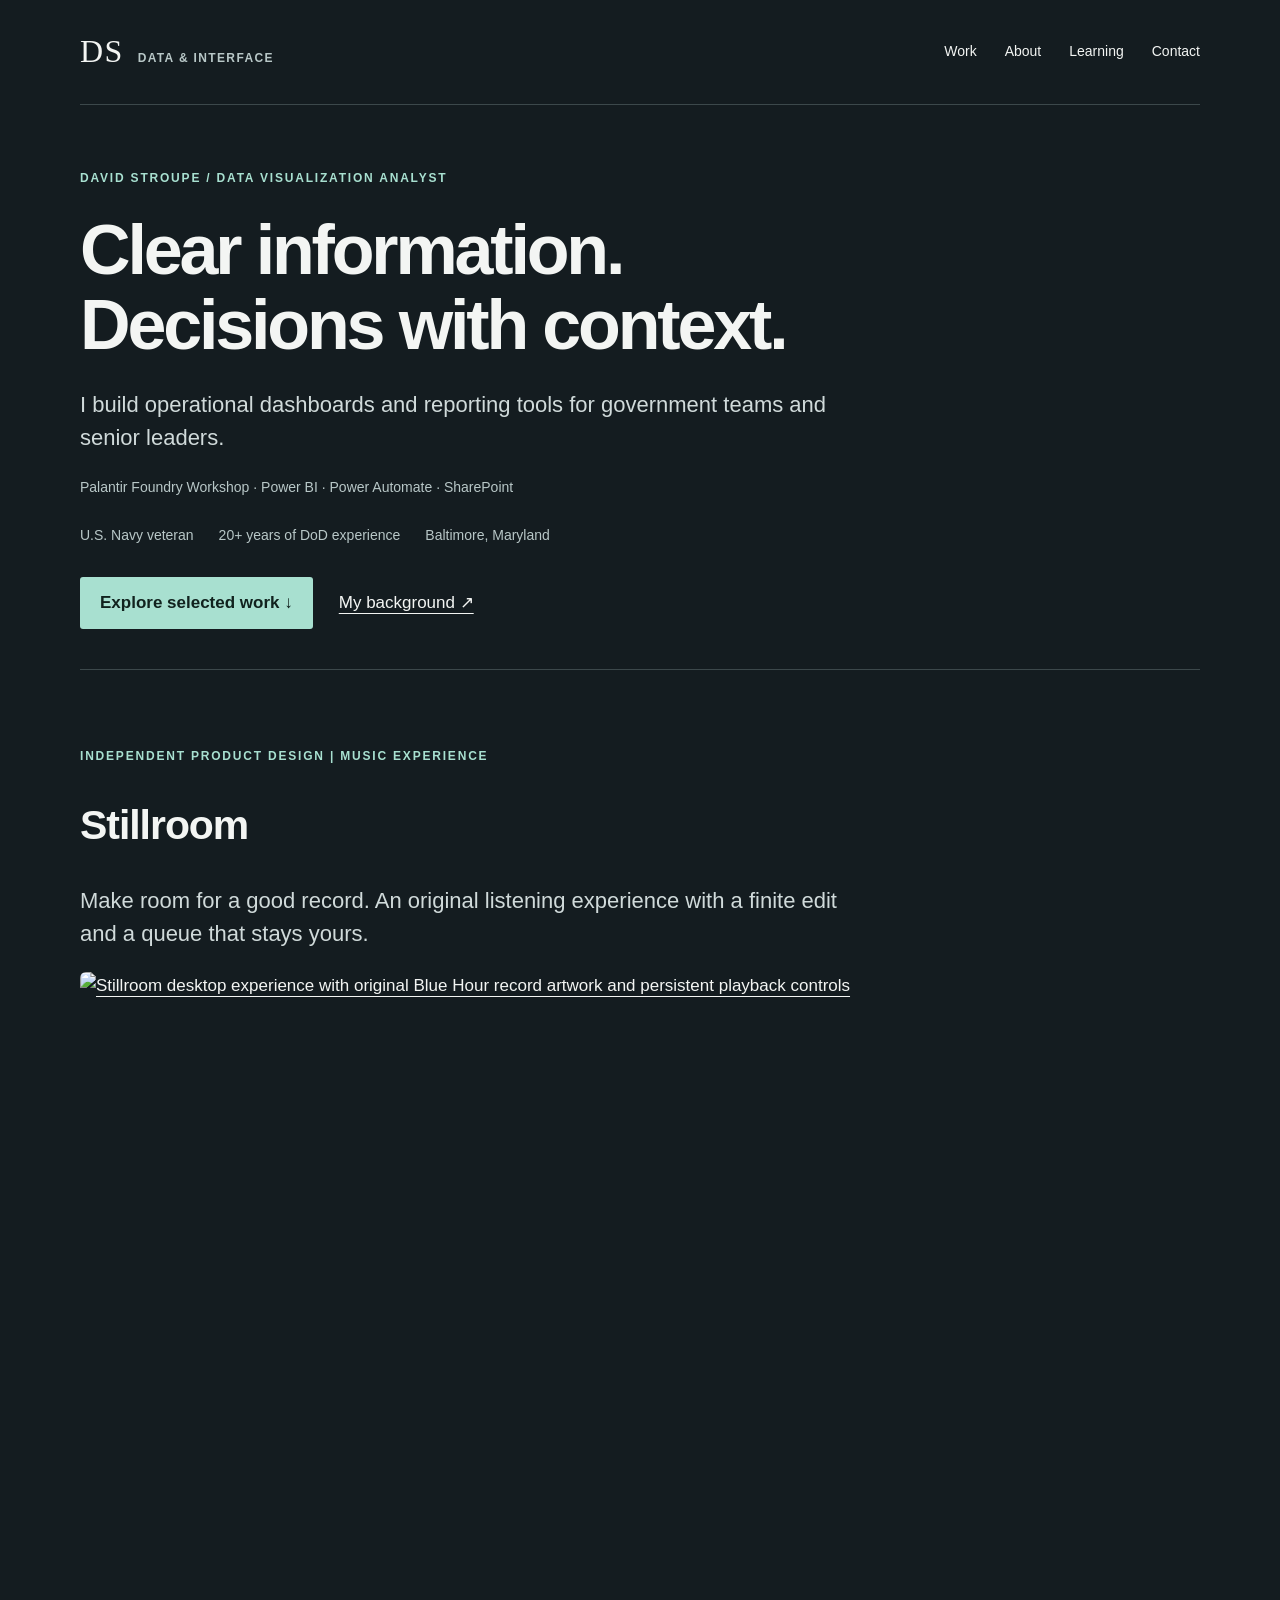
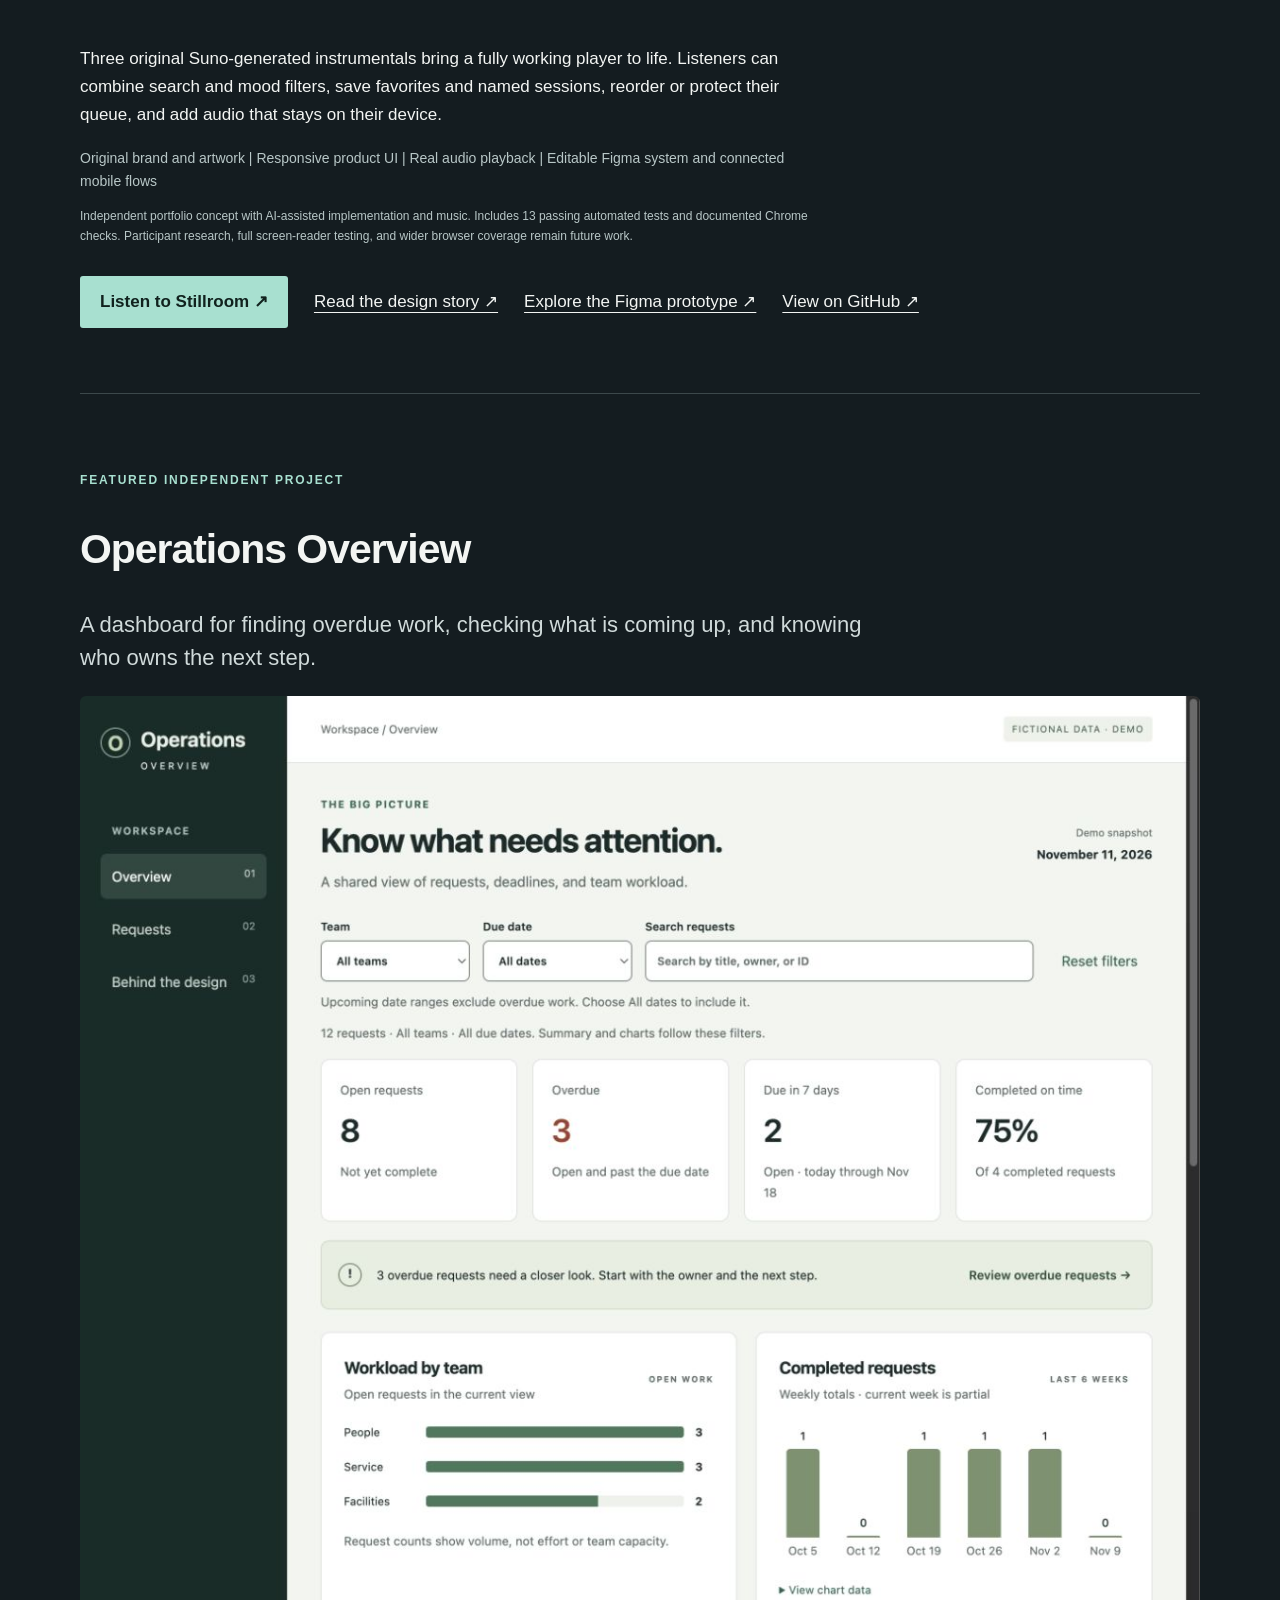
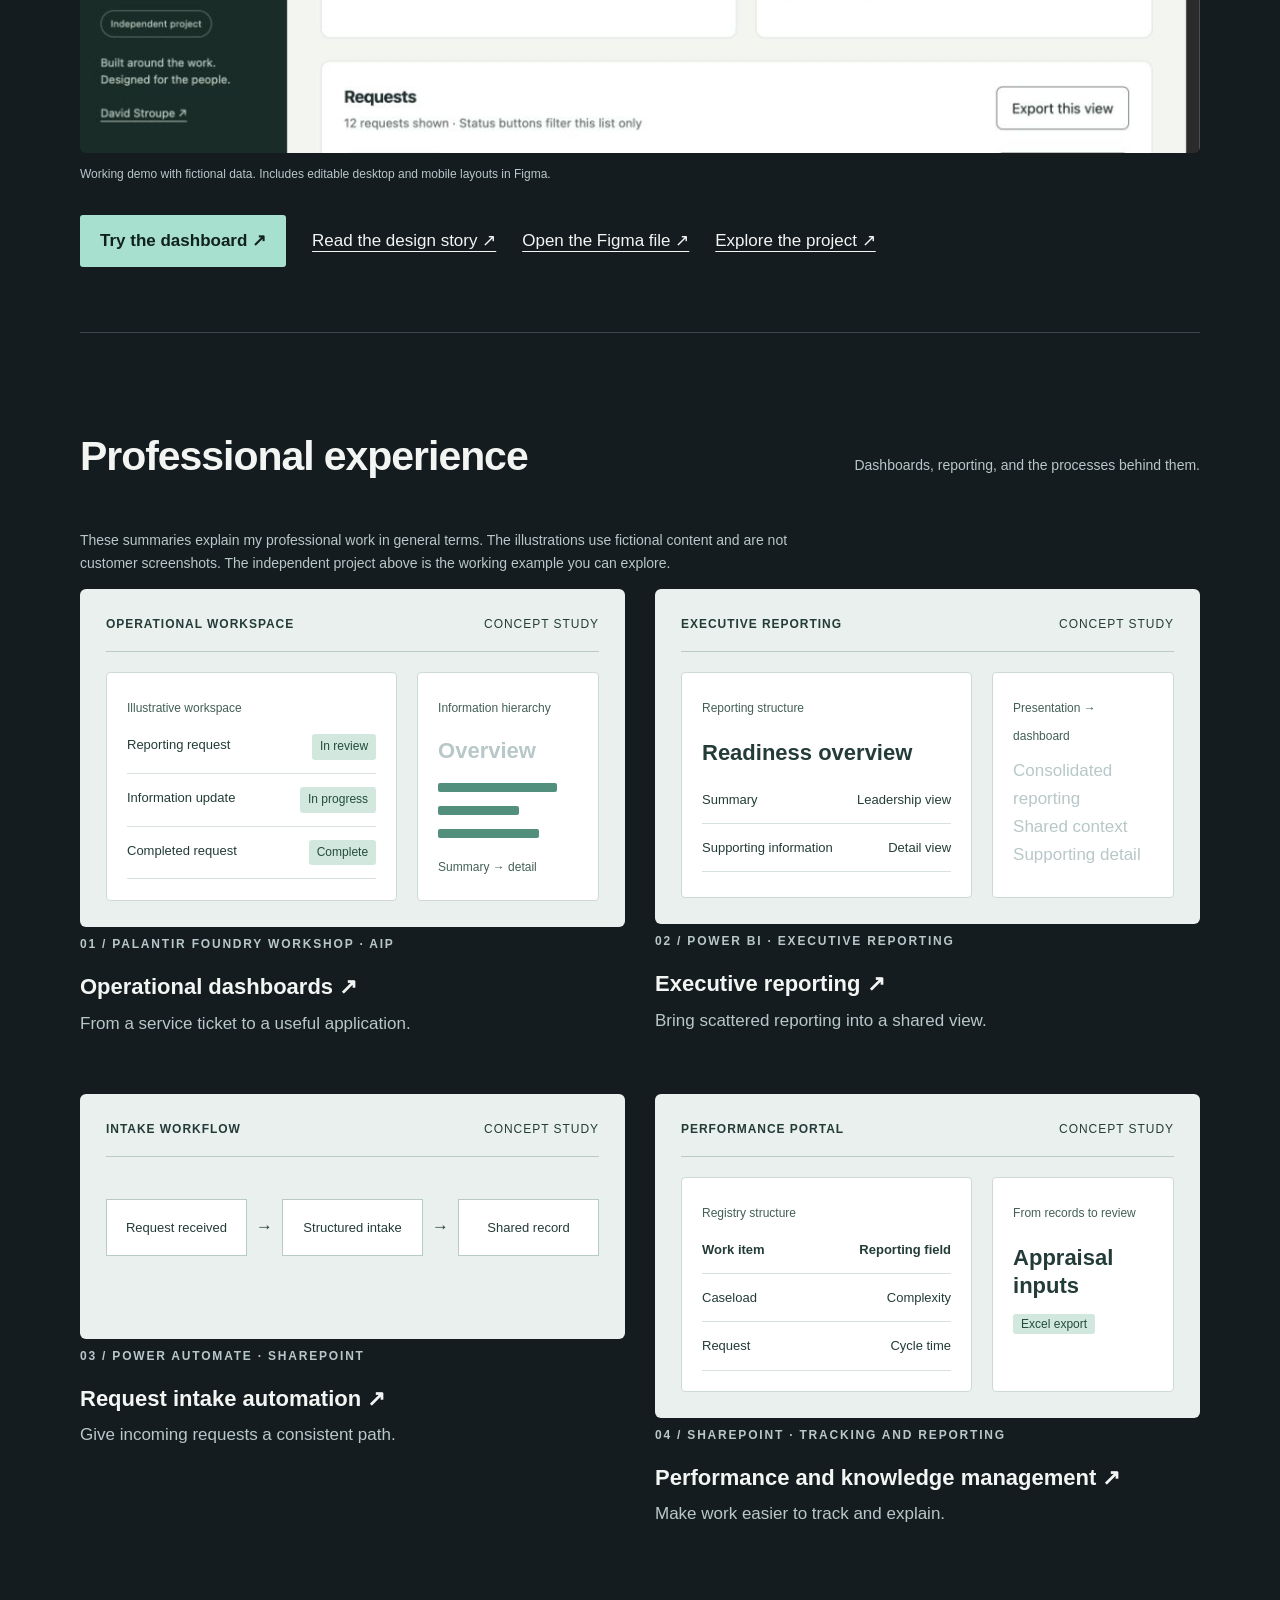
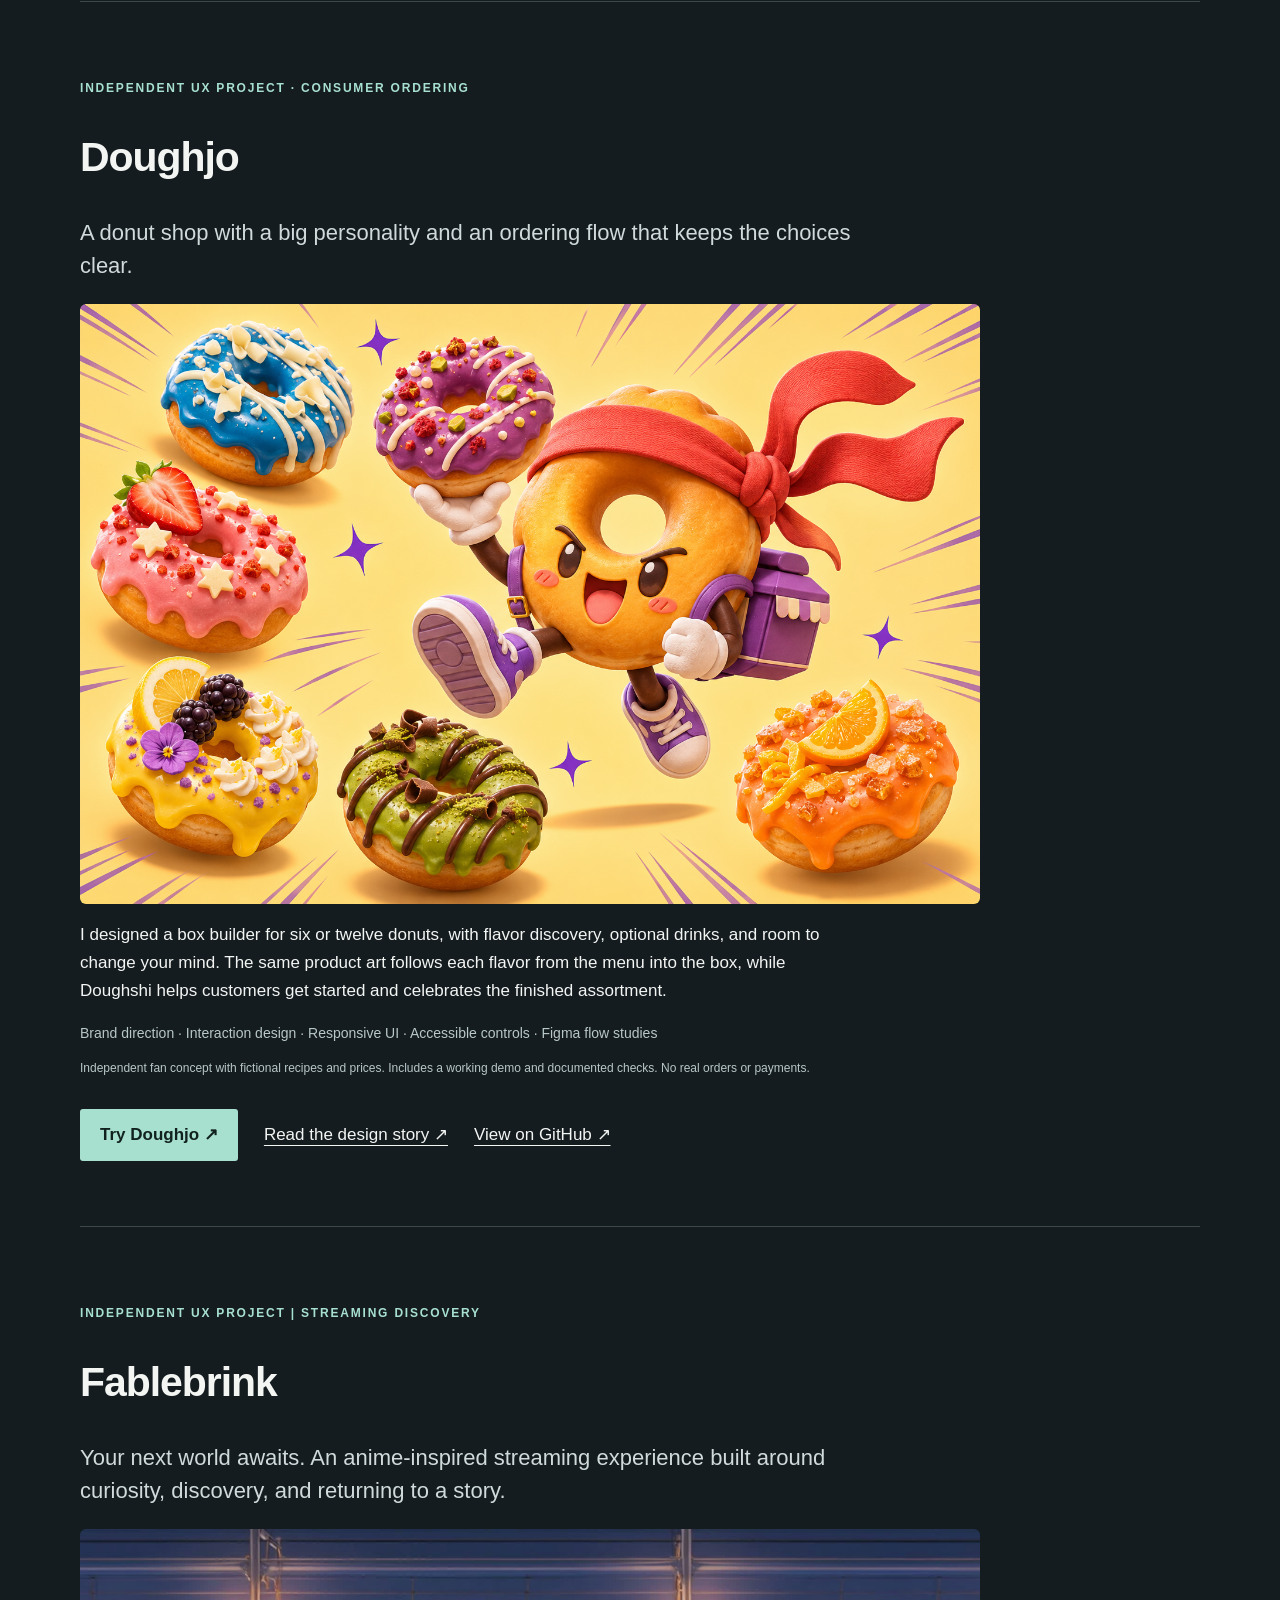
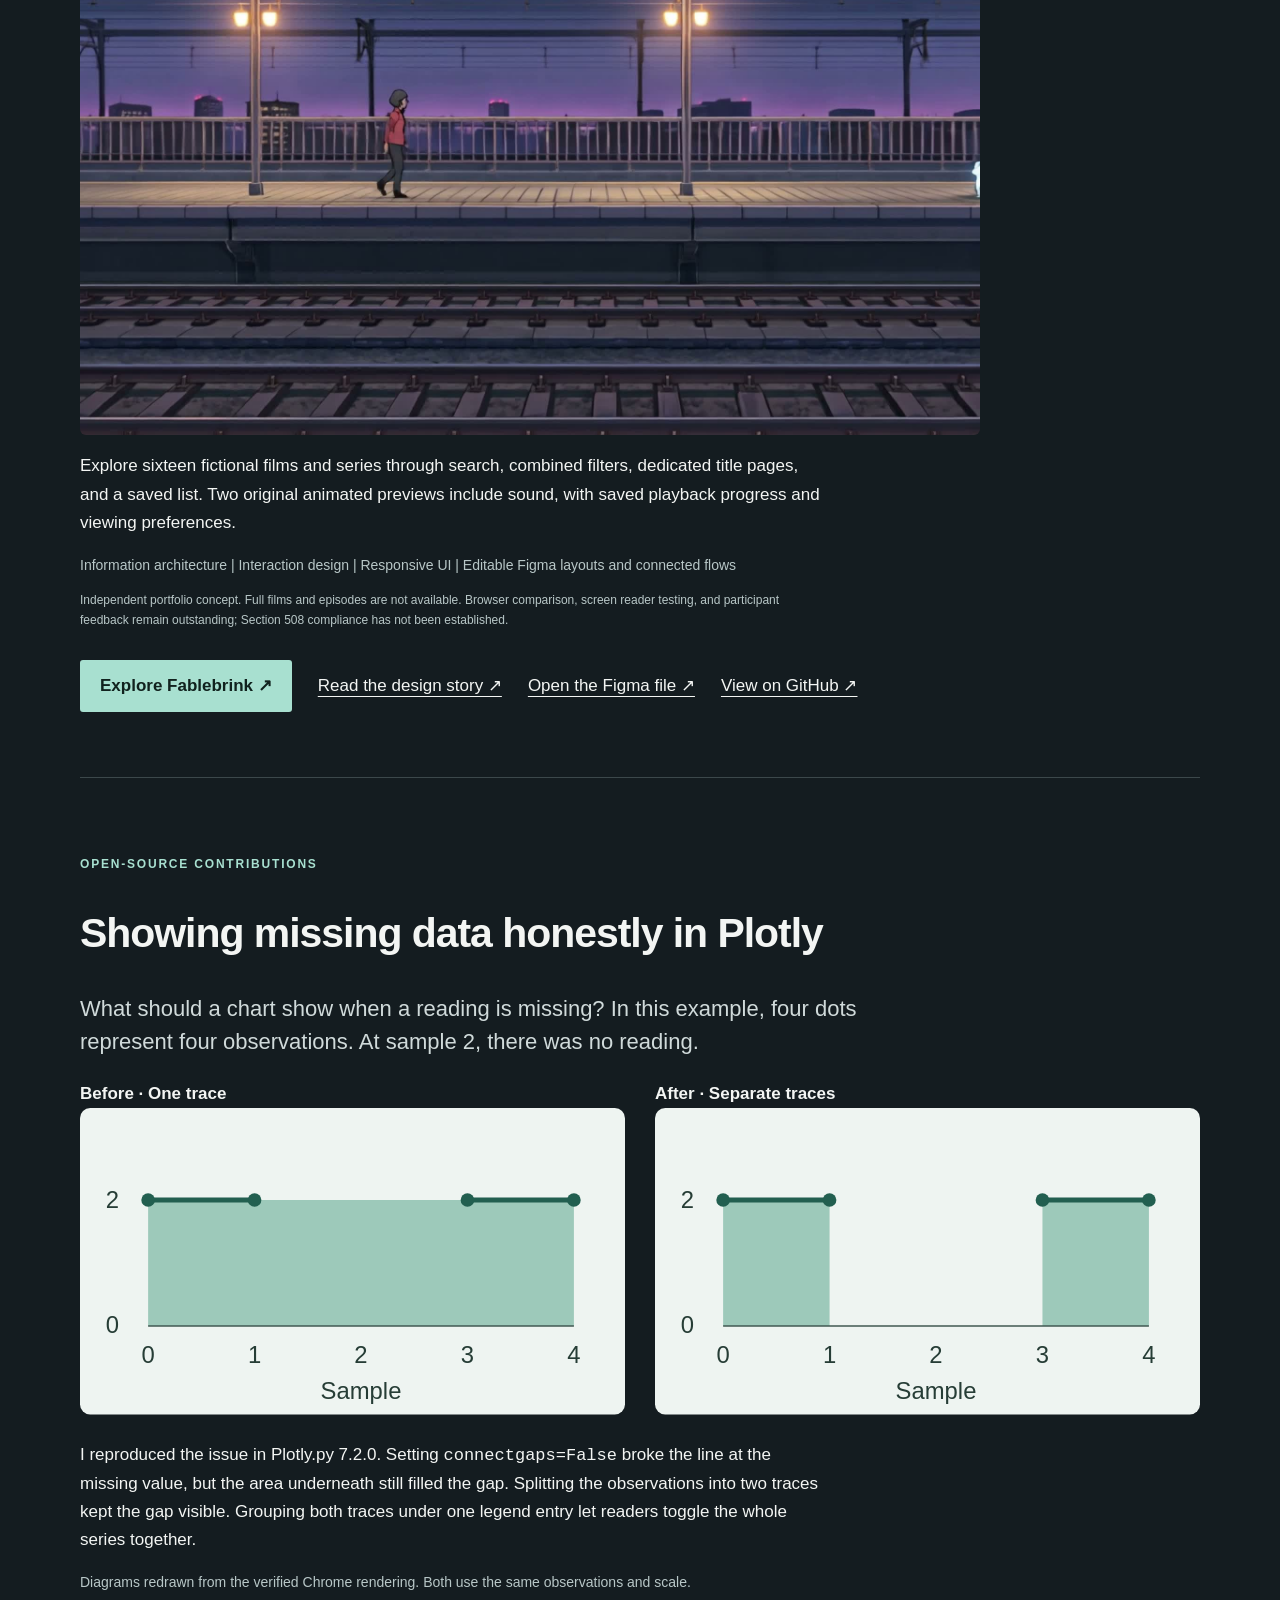
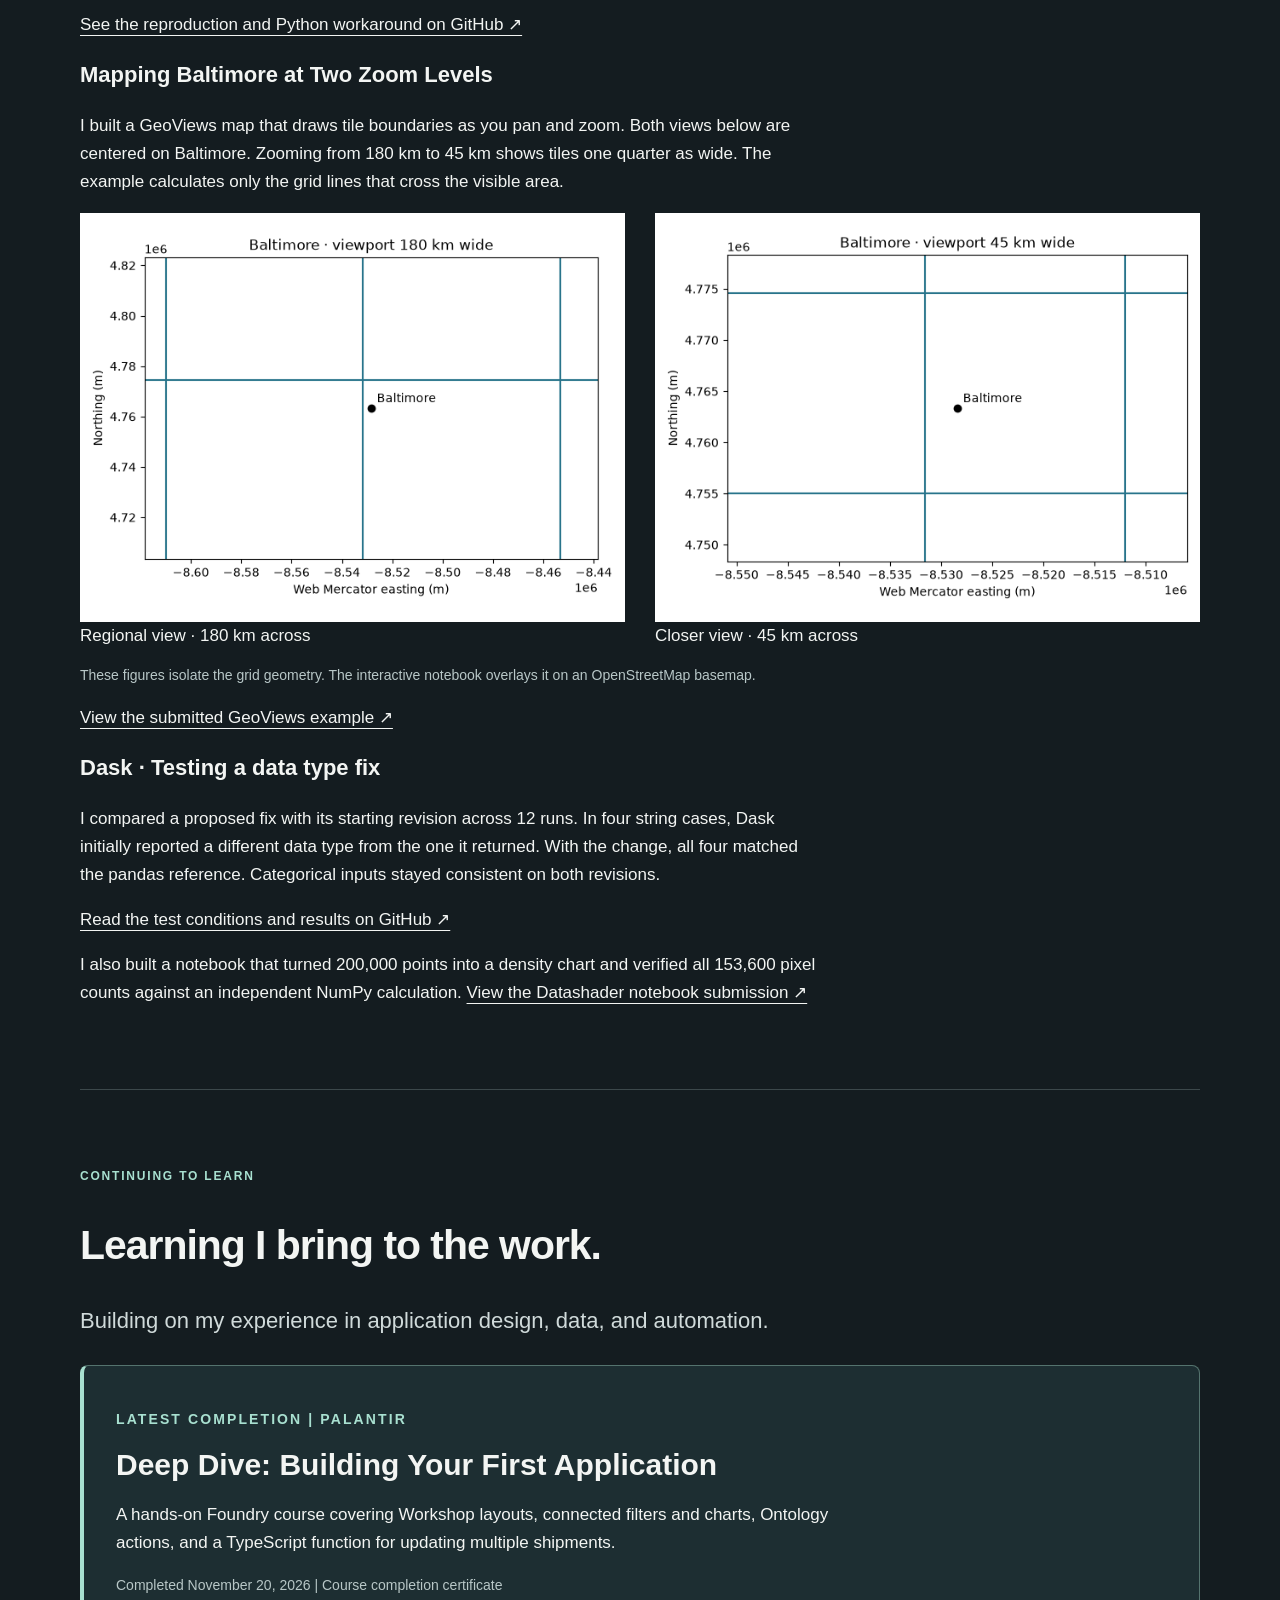
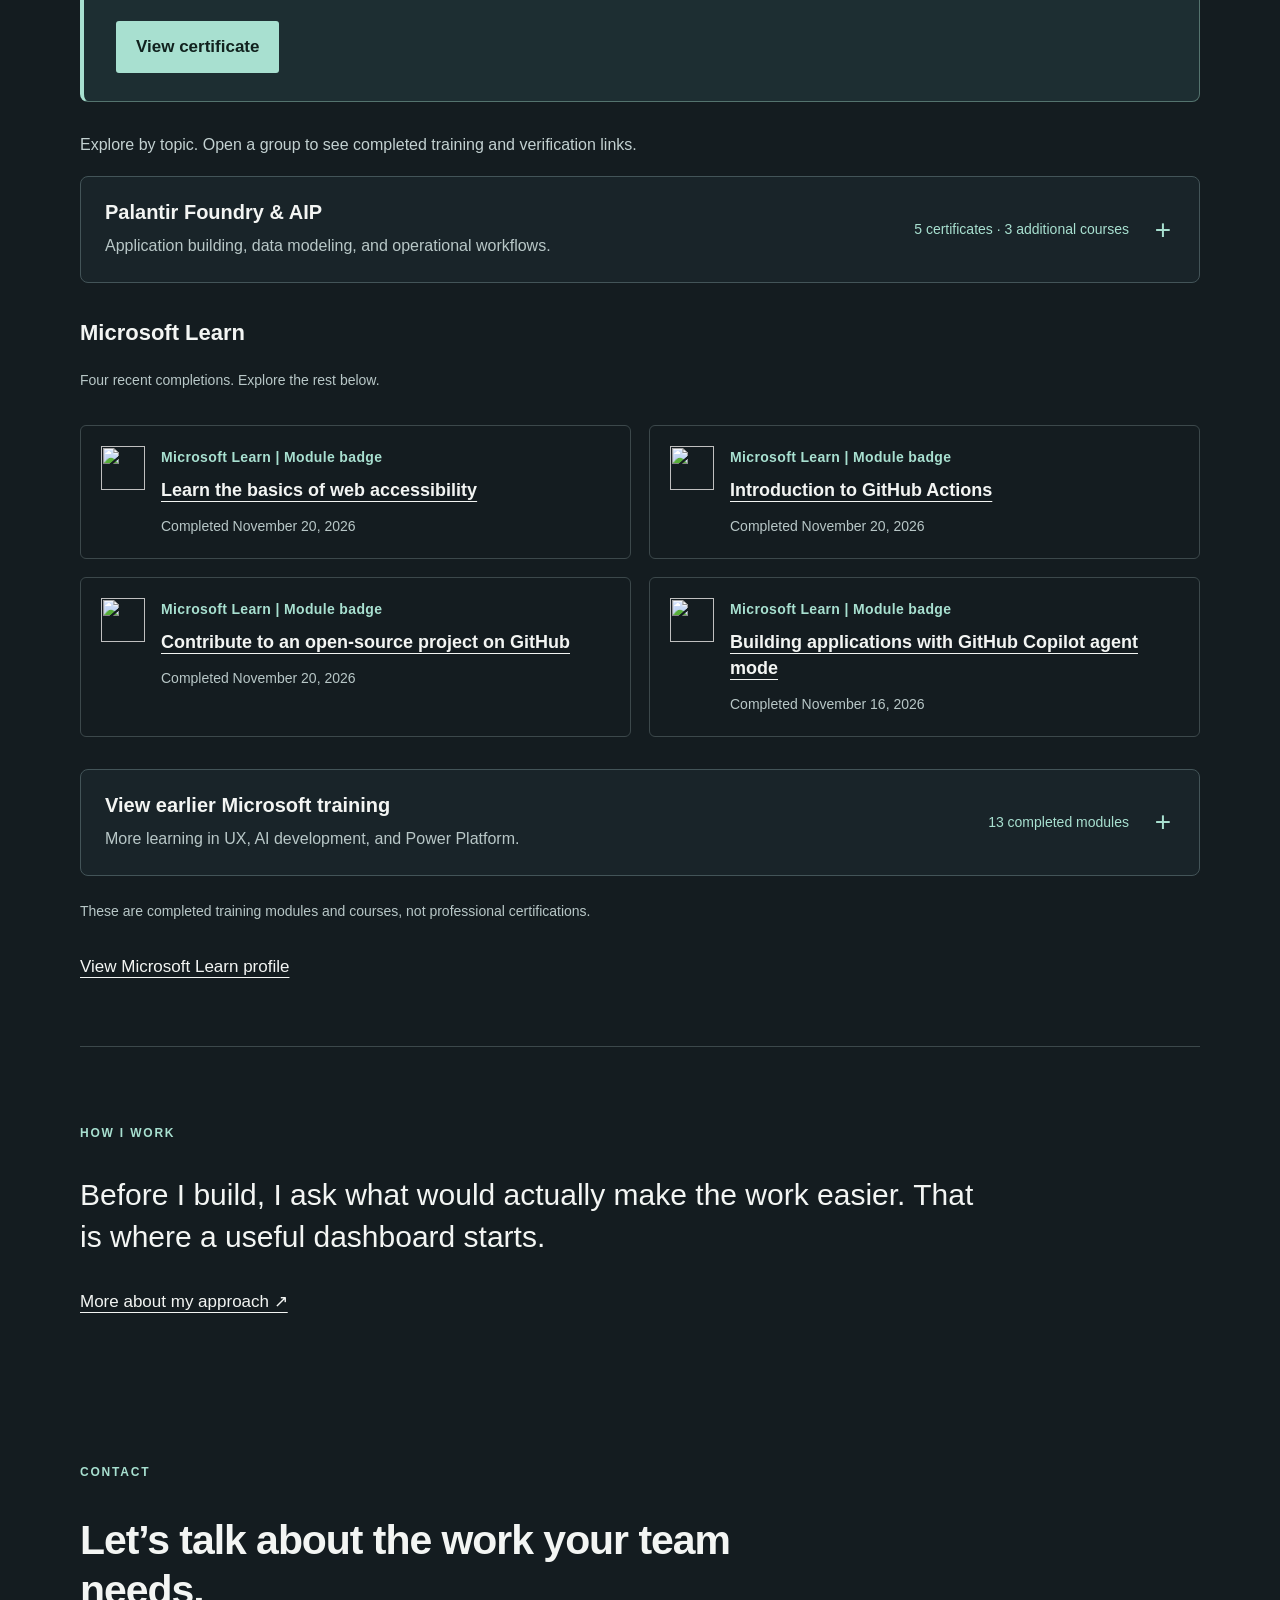
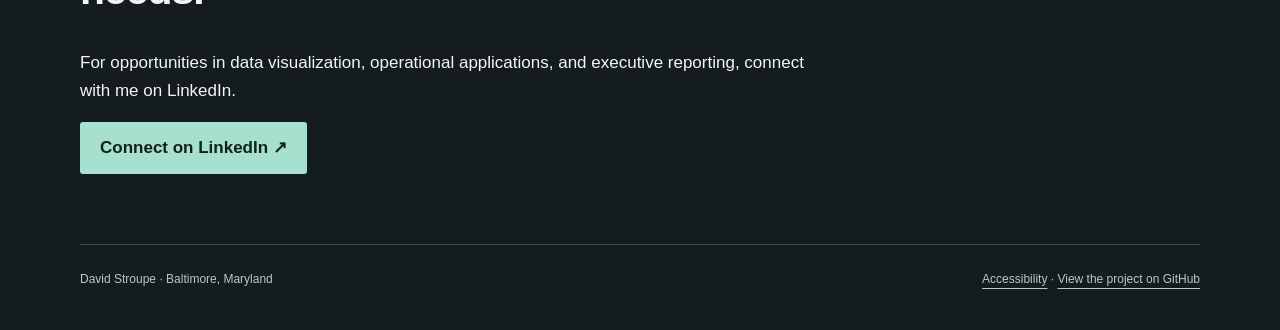
==== commit 057044fb: "Add Baltimore tile-grid comparison and Datashader notebook" ====
--- a/index.html
+++ b/index.html
@@ -18,8 +18,17 @@
 <p>I reproduced the issue in Plotly.py 7.2.0. Setting <code>connectgaps=False</code> broke the line at the missing value, but the area underneath still filled the gap. Splitting the observations into two traces kept the gap visible. Grouping both traces under one legend entry let readers toggle the whole series together.</p>
 <p class="meta">Diagrams redrawn from the verified Chrome rendering. Both use the same observations and scale.</p>
 <p><a href="https://github.com/plotly/plotly.py/issues/5632#issuecomment-7203964303">See the reproduction and Python workaround on GitHub ↗</a></p>
+<h3 id="baltimore-map">Mapping Baltimore at Two Zoom Levels</h3>
+<p>I built a GeoViews map that draws tile boundaries as you pan and zoom. Both views below are centered on Baltimore. Zooming from 180 km to 45 km shows tiles one quarter as wide. The example calculates only the grid lines that cross the visible area.</p>
+<div class="work-grid">
+<figure style="margin:0"><img src="images/baltimore-180km.png" alt="Tile boundaries around the Baltimore marker across a 180 km view." width="640" height="480" loading="lazy" style="display:block;width:100%;height:auto"><figcaption>Regional view · 180 km across</figcaption></figure>
+<figure style="margin:0"><img src="images/baltimore-45km.png" alt="Finer tile boundaries around the same Baltimore marker across a 45 km view." width="640" height="480" loading="lazy" style="display:block;width:100%;height:auto"><figcaption>Closer view · 45 km across</figcaption></figure>
+</div>
+<p class="meta">These figures isolate the grid geometry. The interactive notebook overlays it on an OpenStreetMap basemap.</p>
+<p><a href="https://github.com/holoviz/geoviews/pull/924">View the submitted GeoViews example ↗</a></p>
 <h3 id="dask-verification">Dask · Testing a data type fix</h3>
 <p>I compared a proposed fix with its starting revision across 12 runs. In four string cases, Dask initially reported a different data type from the one it returned. With the change, all four matched the pandas reference. Categorical inputs stayed consistent on both revisions.</p>
 <p><a href="https://github.com/dask/dask/pull/12633#issuecomment-7203888467">Read the test conditions and results on GitHub ↗</a></p>
+<p>I also built a notebook that turned 200,000 points into a density chart and verified all 153,600 pixel counts against an independent NumPy calculation. <a href="https://github.com/dask/dask-examples/pull/251">View the Datashader notebook submission ↗</a></p>
 </section>
 <section class="section" id="learning" aria-labelledby="learning-title"><p class="eyebrow">Continuing to learn</p><h2 id="learning-title">Learning I bring to the work.</h2><p class="lead">Building on my experience in application design, data, and automation.</p><article class="learning-feature"><p class="eyebrow">Latest completion | Palantir</p><h3>Deep Dive: Building Your First Application</h3><p>A hands-on Foundry course covering Workshop layouts, connected filters and charts, Ontology actions, and a TypeScript function for updating multiple shipments.</p><p class="meta">Completed <time datetime="2026-11-20">November 20, 2026</time> | Course completion certificate</p><a class="button" href="https://verify.skilljar.com/c/xtmkrnbkkpsg">View certificate</a></article><p class="learning-hint">Explore by topic. Open a group to see completed training and verification links.</p><details class="learning-group" name="training-topics"><summary><span><strong>Palantir Foundry & AIP</strong><span class="learning-description">Application building, data modeling, and operational workflows.</span></span><span class="learning-count">5 certificates · 3 additional courses</span></summary><div class="learning-content"><p class="meta">The latest certificate is featured above. Earlier certificates and completed courses are listed below.</p><ul class="learning-grid"><li class="learning-card"><div><p class="eyebrow">Palantir | Course completion certificate</p><h3><a href="https://verify.skilljar.com/c/ytf2zccqqxf3">Deep Dive: Creating Your First Ontology</a></h3><p class="meta">Completed <time datetime="2026-11-20">November 20, 2026</time></p></div></li><li class="learning-card"><div><p class="eyebrow">Palantir | Course completion certificate</p><h3><a href="https://verify.skilljar.com/c/zuc9rydqugae">Speedrun: Your First End-to-End Workflow</a></h3><p class="meta">Completed <time datetime="2026-09-09">September 9, 2026</time></p></div></li><li class="learning-card"><div><p class="eyebrow">Palantir | Course completion certificate</p><h3><a href="https://verify.skilljar.com/c/ituorsudphw9">Foundry &amp; AIP Builder Foundations Quiz</a></h3><p class="meta">Completed <time datetime="2026-08-07">August 7, 2026</time></p></div></li><li class="learning-card"><div><p class="eyebrow">Palantir | Course completion certificate</p><h3><a href="https://verify.skilljar.com/c/34dv45qu3bj6">Introduction to Foundry &amp; AIP for Enterprise Organizations</a></h3><p class="meta">Completed <time datetime="2026-08-07">August 7, 2026</time></p></div></li></ul><details class="learning-extra"><summary>Three more completed Palantir courses</summary><ul><li><a href="https://learn.palantir.com/foundry-aip-aware">Foundry &amp; AIP Aware</a> | Completed September 9, 2026</li><li><a href="https://learn.palantir.com/intro-to-foundry">Introduction to Palantir Foundry</a> | Completed August 7, 2026</li><li><a href="https://learn.palantir.com/workshop-course">Workshop</a> | Completed August 7, 2026</li></ul><p class="meta">These courses are marked complete in my Palantir learning profile. Links open the courses; no completion certificates were issued.</p></details></div></details><div class="microsoft-learning" aria-labelledby="microsoft-learning-title"><h3 id="microsoft-learning-title" style="margin-top:36px">Microsoft Learn</h3><p class="meta">Four recent completions. Explore the rest below.</p><ul class="learning-grid"><li class="learning-card"><img src="https://learn.microsoft.com/en-us/training/achievements/generic-badge.svg" alt="" width="72" height="72" loading="lazy"><div><p class="eyebrow">Microsoft Learn | Module badge</p><h3><a href="https://learn.microsoft.com/en-us/users/dstroupe-1306/achievements/print/WQF63FPN">Learn the basics of web accessibility</a></h3><p class="meta">Completed <time datetime="2026-11-20">November 20, 2026</time></p></div></li><li class="learning-card"><img src="https://learn.microsoft.com/en-us/training/achievements/generic-badge.svg" alt="" width="72" height="72" loading="lazy"><div><p class="eyebrow">Microsoft Learn | Module badge</p><h3><a href="https://learn.microsoft.com/en-us/users/dstroupe-1306/achievements/print/2SMFAU7V">Introduction to GitHub Actions</a></h3><p class="meta">Completed <time datetime="2026-11-20">November 20, 2026</time></p></div></li><li class="learning-card"><img src="https://learn.microsoft.com/en-us/training/achievements/generic-badge.svg" alt="" width="72" height="72" loading="lazy"><div><p class="eyebrow">Microsoft Learn | Module badge</p><h3><a href="https://learn.microsoft.com/en-us/users/dstroupe-1306/achievements/print/DHTM4GFJ">Contribute to an open-source project on GitHub</a></h3><p class="meta">Completed <time datetime="2026-11-20">November 20, 2026</time></p></div></li><li class="learning-card"><img src="https://learn.microsoft.com/en-us/training/achievements/generic-badge.svg" alt="" width="72" height="72" loading="lazy"><div><p class="eyebrow">Microsoft Learn | Module badge</p><h3><a href="https://learn.microsoft.com/en-us/users/dstroupe-1306/achievements/print/973YS7BU">Building applications with GitHub Copilot agent mode</a></h3><p class="meta">Completed <time datetime="2026-11-16">November 16, 2026</time></p></div></li></ul><details class="learning-group"><summary><span><strong>View earlier Microsoft training</strong><span class="learning-description">More learning in UX, AI development, and Power Platform.</span></span><span class="learning-count">13 completed modules</span></summary><div class="learning-content"><ul class="learning-grid"><li class="learning-card"><img src="https://learn.microsoft.com/en-us/training/achievements/generic-badge.svg" alt="" width="72" height="72" loading="lazy"><div><p class="eyebrow">Microsoft Learn | Module badge</p><h3><a href="https://learn.microsoft.com/en-us/users/dstroupe-1306/achievements/print/NEXVBRZF">Develop unit tests using GitHub Copilot tools</a></h3><p class="meta">Completed <time datetime="2026-11-16">November 16, 2026</time></p></div></li><li class="learning-card"><img src="https://learn.microsoft.com/en-us/training/achievements/generic-badge.svg" alt="" width="72" height="72" loading="lazy"><div><p class="eyebrow">Microsoft Learn | Module badge</p><h3><a href="https://learn.microsoft.com/en-us/users/dstroupe-1306/achievements/print/X4RQB43Y">Developer use cases for AI with GitHub Copilot</a></h3><p class="meta">Completed <time datetime="2026-11-16">November 16, 2026</time></p></div></li><li class="learning-card"><img src="https://learn.microsoft.com/en-us/training/achievements/generic-badge.svg" alt="" width="72" height="72" loading="lazy"><div><p class="eyebrow">Microsoft Learn | Module badge</p><h3><a href="https://learn.microsoft.com/en-us/users/dstroupe-1306/achievements/print/ZTVB5KJ2">Management and customization considerations with GitHub Copilot</a></h3><p class="meta">Completed <time datetime="2026-11-16">November 16, 2026</time></p></div></li><li class="learning-card"><img src="https://learn.microsoft.com/en-us/training/achievements/ux-design.svg" alt="" width="72" height="72" loading="lazy"><div><p class="eyebrow">Microsoft Learn | Module badge</p><h3><a href="https://learn.microsoft.com/en-us/users/dstroupe-1306/achievements/print/HVWXSSG8">Foundations of user experience and design thinking</a></h3><p class="meta">Completed <time datetime="2026-11-15">November 15, 2026</time></p></div></li><li class="learning-card"><img src="https://learn.microsoft.com/en-us/training/achievements/generic-badge.svg" alt="" width="72" height="72" loading="lazy"><div><p class="eyebrow">Microsoft Learn | Module badge</p><h3><a href="https://learn.microsoft.com/en-us/users/dstroupe-1306/achievements/print/WQFRLK2N">Responsible AI with GitHub Copilot</a></h3><p class="meta">Completed <time datetime="2026-11-15">November 15, 2026</time></p></div></li><li class="learning-card"><img src="https://learn.microsoft.com/en-us/training/achievements/generic-badge.svg" alt="" width="72" height="72" loading="lazy"><div><p class="eyebrow">Microsoft Learn | Module badge</p><h3><a href="https://learn.microsoft.com/en-us/users/dstroupe-1306/achievements/print/HVWXT3N8">Introduction to prompt engineering with GitHub Copilot</a></h3><p class="meta">Completed <time datetime="2026-11-15">November 15, 2026</time></p></div></li><li class="learning-card"><img src="https://learn.microsoft.com/en-us/learn/achievements/generic-badge.svg" alt="" width="72" height="72" loading="lazy"><div><p class="eyebrow">Microsoft Learn | Module badge</p><h3><a href="https://learn.microsoft.com/en-us/users/dstroupe-1306/achievements/print/973WKRKU">Introduction to GitHub Copilot</a></h3><p class="meta">Completed <time datetime="2026-11-15">November 15, 2026</time></p></div></li><li class="learning-card"><img src="https://learn.microsoft.com/en-us/training/achievements/multiple-data-sources.svg" alt="" width="72" height="72" loading="lazy"><div><p class="eyebrow">Microsoft Learn | Module badge</p><h3><a href="https://learn.microsoft.com/en-us/users/dstroupe-1306/achievements/print/NM8A3JZF">Power Automate's deep integration across multiple data sources</a></h3><p class="meta">Completed <time datetime="2026-04-15">April 15, 2026</time></p></div></li><li class="learning-card"><img src="https://learn.microsoft.com/en-us/training/achievements/manage-user-information.svg" alt="" width="72" height="72" loading="lazy"><div><p class="eyebrow">Microsoft Learn | Module badge</p><h3><a href="https://learn.microsoft.com/en-us/users/dstroupe-1306/achievements/print/9R6W5XJU">Build flows to manage user information</a></h3><p class="meta">Completed <time datetime="2026-04-15">April 15, 2026</time></p></div></li><li class="learning-card"><img src="https://learn.microsoft.com/en-us/training/achievements/build-approval-flows.svg" alt="" width="72" height="72" loading="lazy"><div><p class="eyebrow">Microsoft Learn | Module badge</p><h3><a href="https://learn.microsoft.com/en-us/users/dstroupe-1306/achievements/print/379W3RFH">Build approval flows with Power Automate</a></h3><p class="meta">Completed <time datetime="2026-04-15">April 15, 2026</time></p></div></li><li class="learning-card"><img src="https://learn.microsoft.com/en-us/training/achievements/get-started-with-flow.svg" alt="" width="72" height="72" loading="lazy"><div><p class="eyebrow">Microsoft Learn | Module badge</p><h3><a href="https://learn.microsoft.com/en-us/users/dstroupe-1306/achievements/print/NMHG4J2F">Get started with Power Automate</a></h3><p class="meta">Completed <time datetime="2026-04-13">April 13, 2026</time></p></div></li><li class="learning-card"><img src="https://learn.microsoft.com/en-us/training/achievements/generic-badge.svg" alt="" width="72" height="72" loading="lazy"><div><p class="eyebrow">Microsoft Learn | Module badge</p><h3><a href="https://learn.microsoft.com/en-us/users/dstroupe-1306/achievements/print/46M75UXK">Write effective prompts to achieve optimal results</a></h3><p class="meta">Completed <time datetime="2026-04-05">April 5, 2026</time></p></div></li><li class="learning-card"><img src="https://learn.microsoft.com/en-us/training/achievements/get-started-power-bi.svg" alt="" width="72" height="72" loading="lazy"><div><p class="eyebrow">Microsoft Learn | Module badge</p><h3><a href="https://learn.microsoft.com/en-us/users/dstroupe-1306/achievements/print/HZC5YBE8">Get started building with Power BI</a></h3><p class="meta">Completed <time datetime="2026-04-05">April 5, 2026</time></p></div></li></ul></div></details></div><p class="meta learning-note">These are completed training modules and courses, not professional certifications.</p><div class="actions"><a href="https://learn.microsoft.com/en-us/users/dstroupe-1306/achievements">View Microsoft Learn profile</a></div></section><section class="section"><p class="eyebrow">How I work</p><p class="quote">Before I build, I ask what would actually make the work easier. That is where a useful dashboard starts.</p><a href="about.html">More about my approach ↗</a></section></main><section class="contact" id="contact" aria-labelledby="contact-title"><p class="eyebrow">Contact</p><h2 id="contact-title">Let’s talk about the work your team needs.</h2><p>For opportunities in data visualization, operational applications, and executive reporting, connect with me on LinkedIn.</p><a class="button" href="https://www.linkedin.com/in/david-stroupe/">Connect on LinkedIn ↗</a></section><footer><span>David Stroupe · Baltimore, Maryland</span><span><a href="accessibility.html">Accessibility</a> · <a href="https://github.com/dnstroupe/data-design-portfolio">View the project on GitHub</a></span></footer></div></body></html>
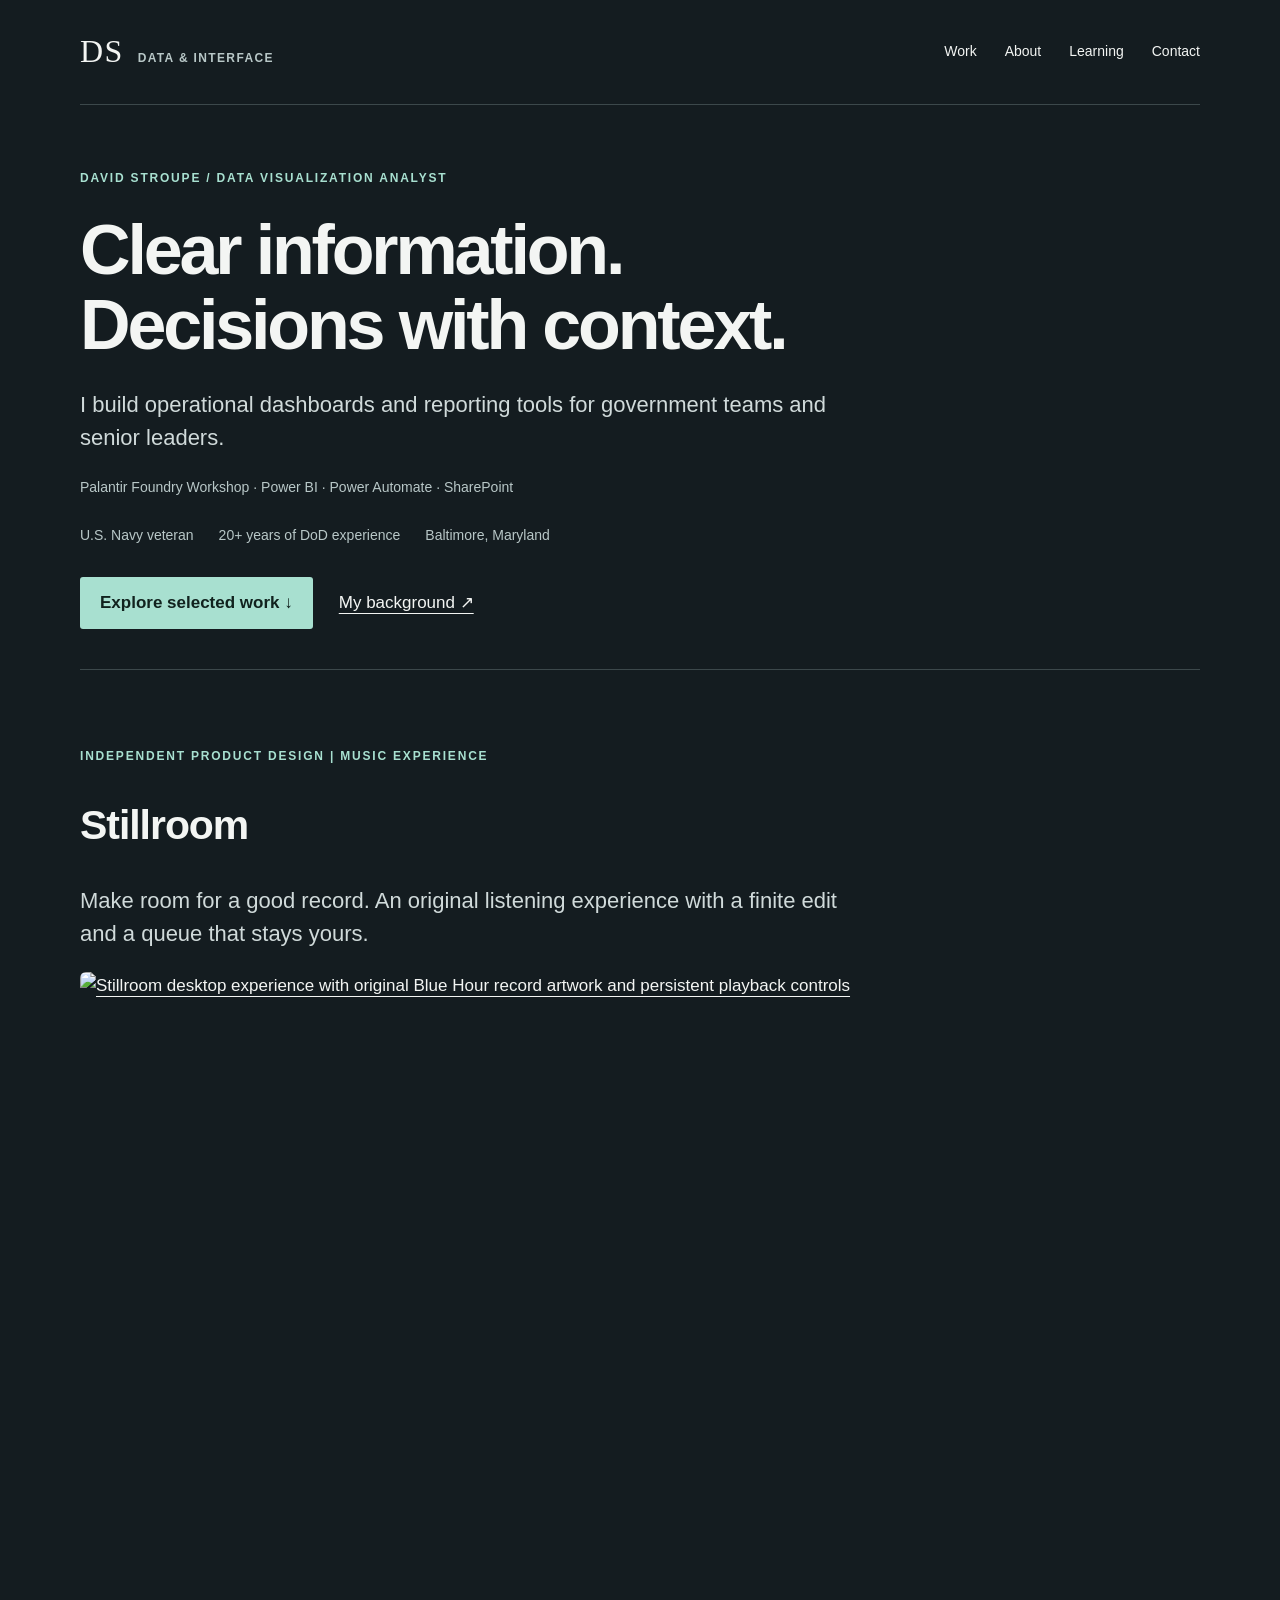
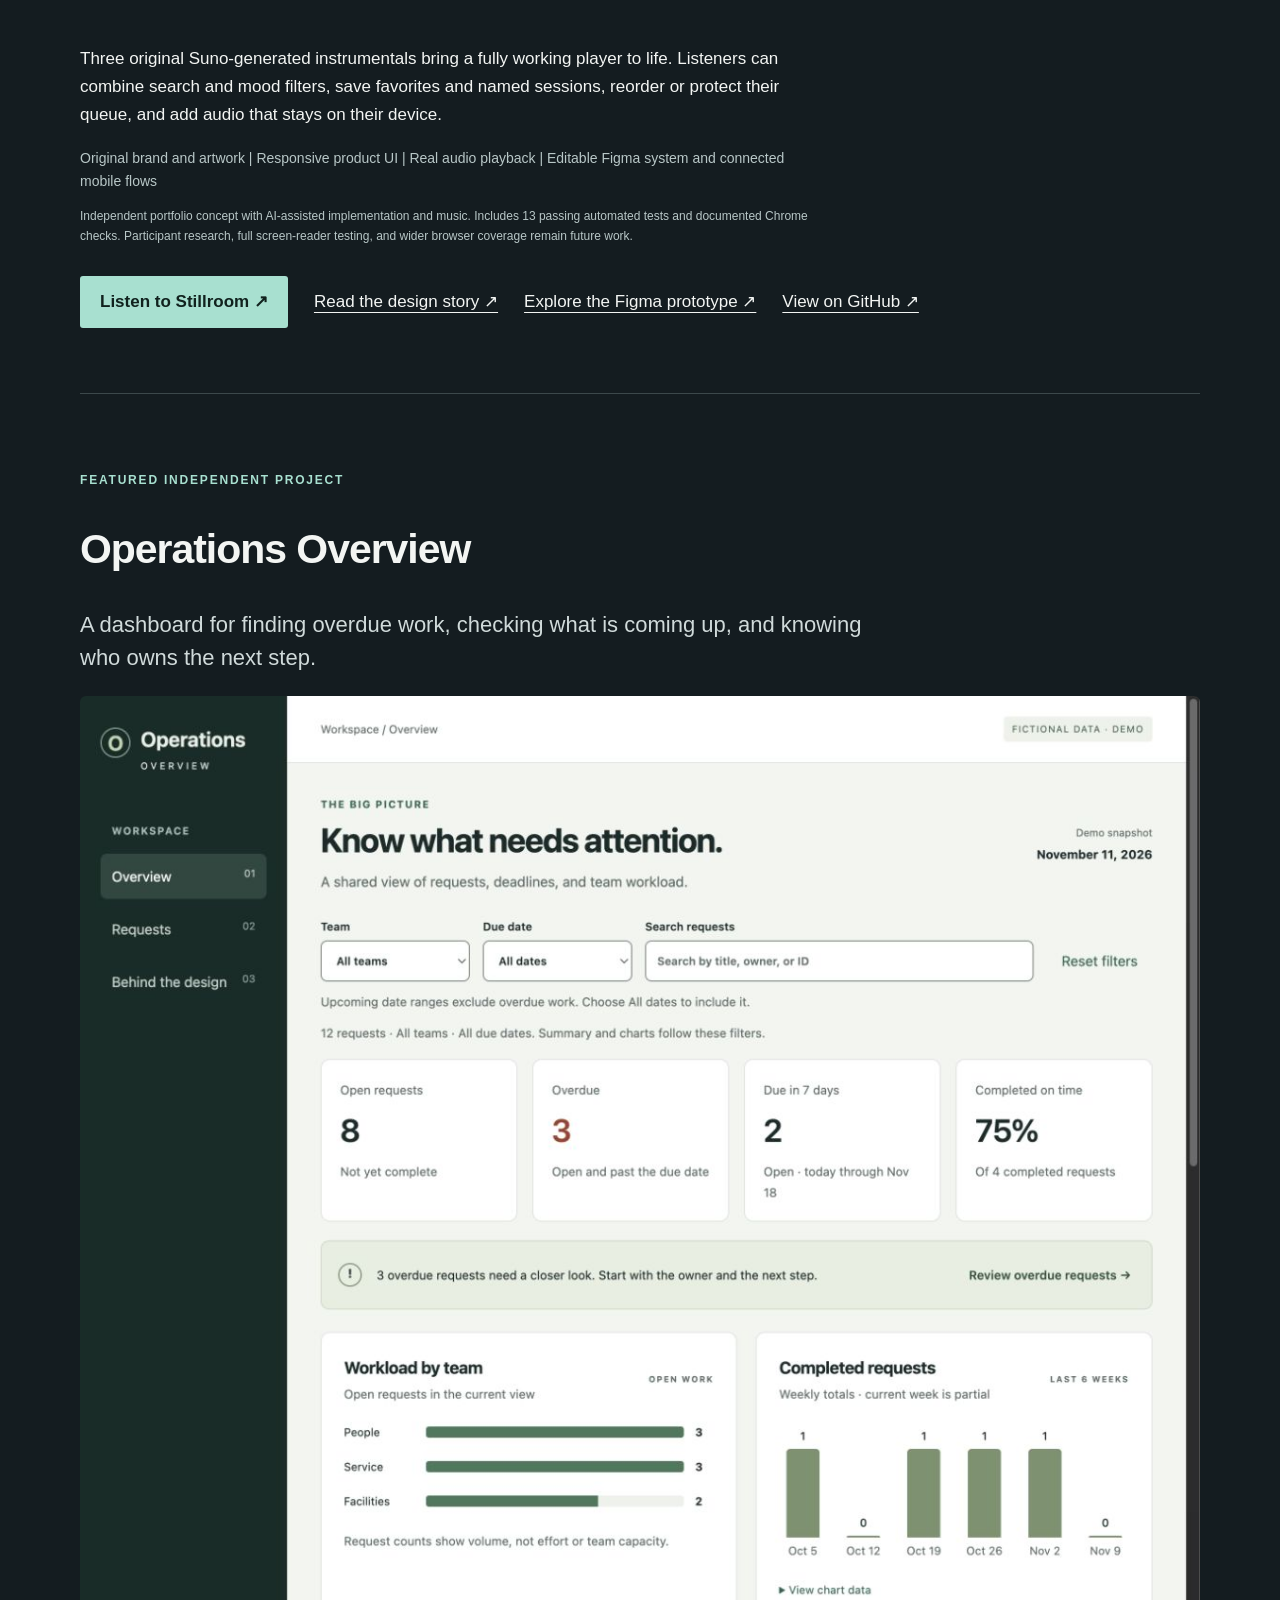
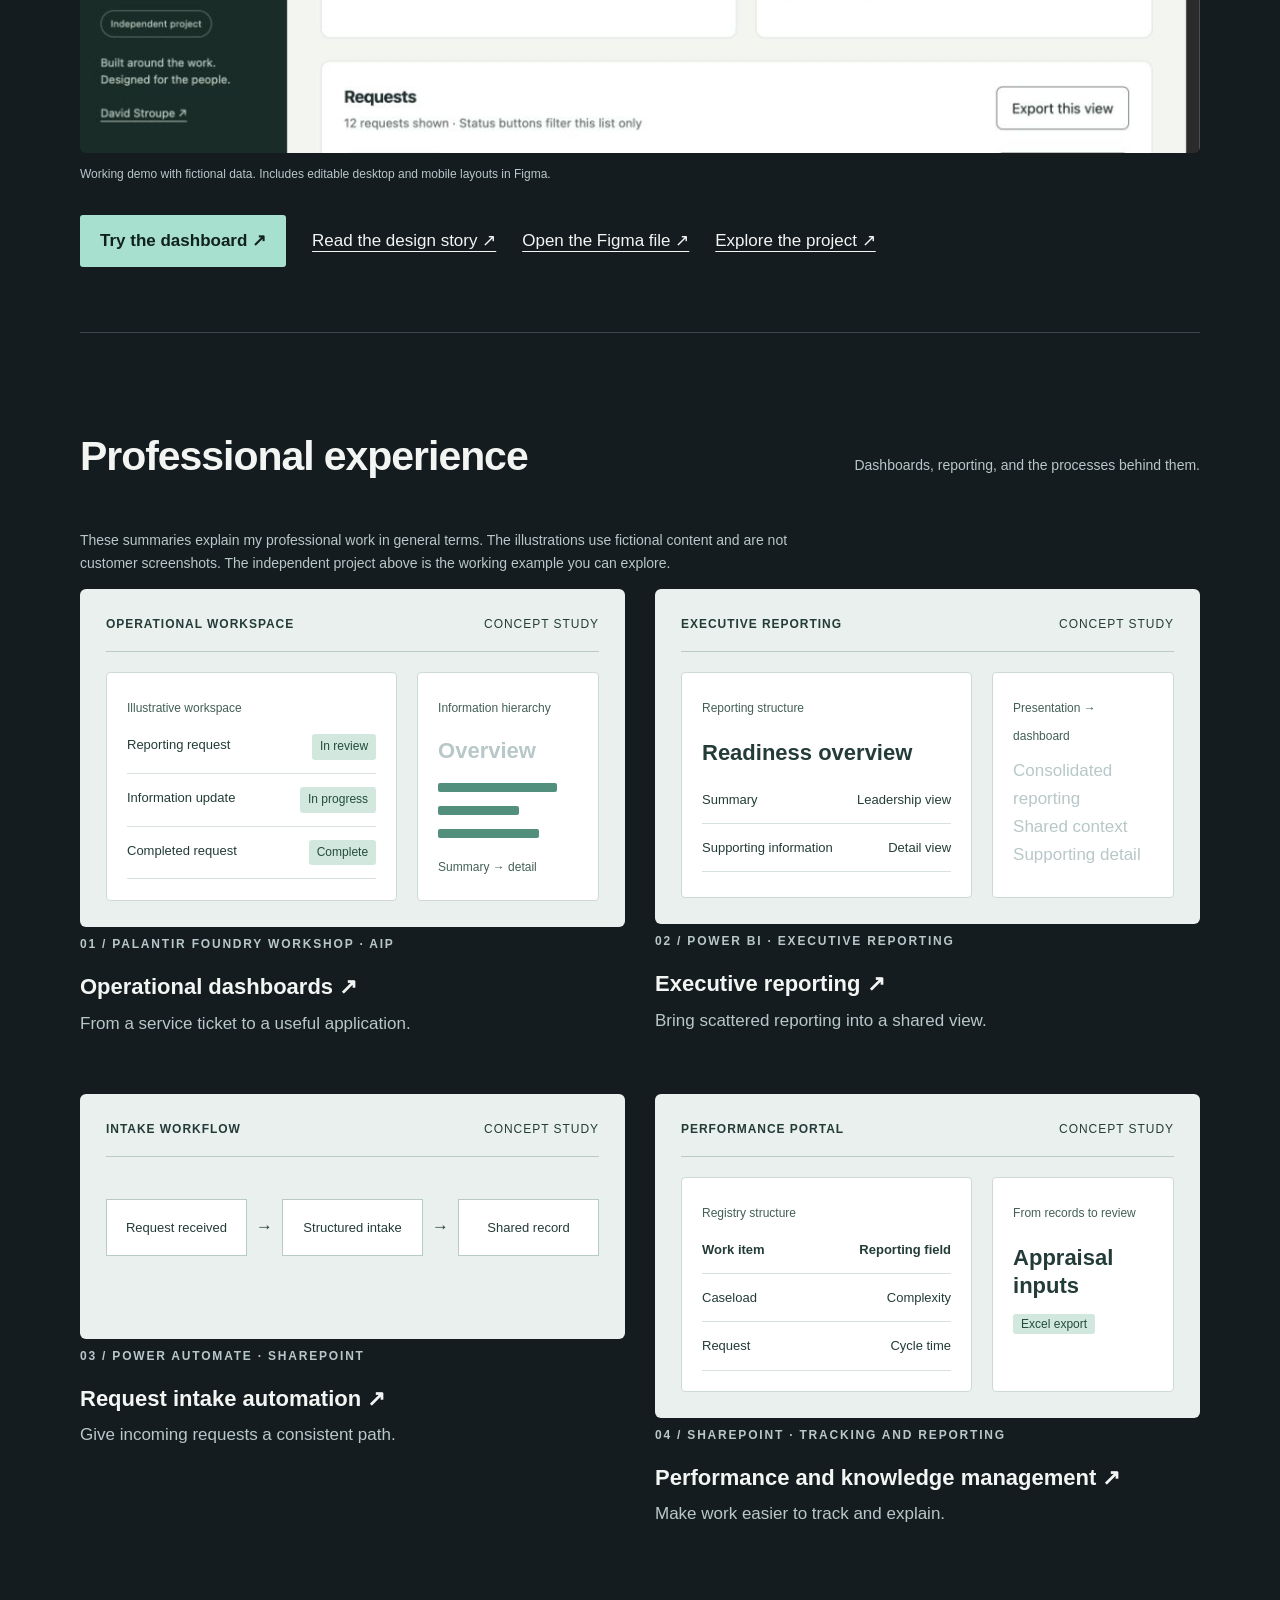
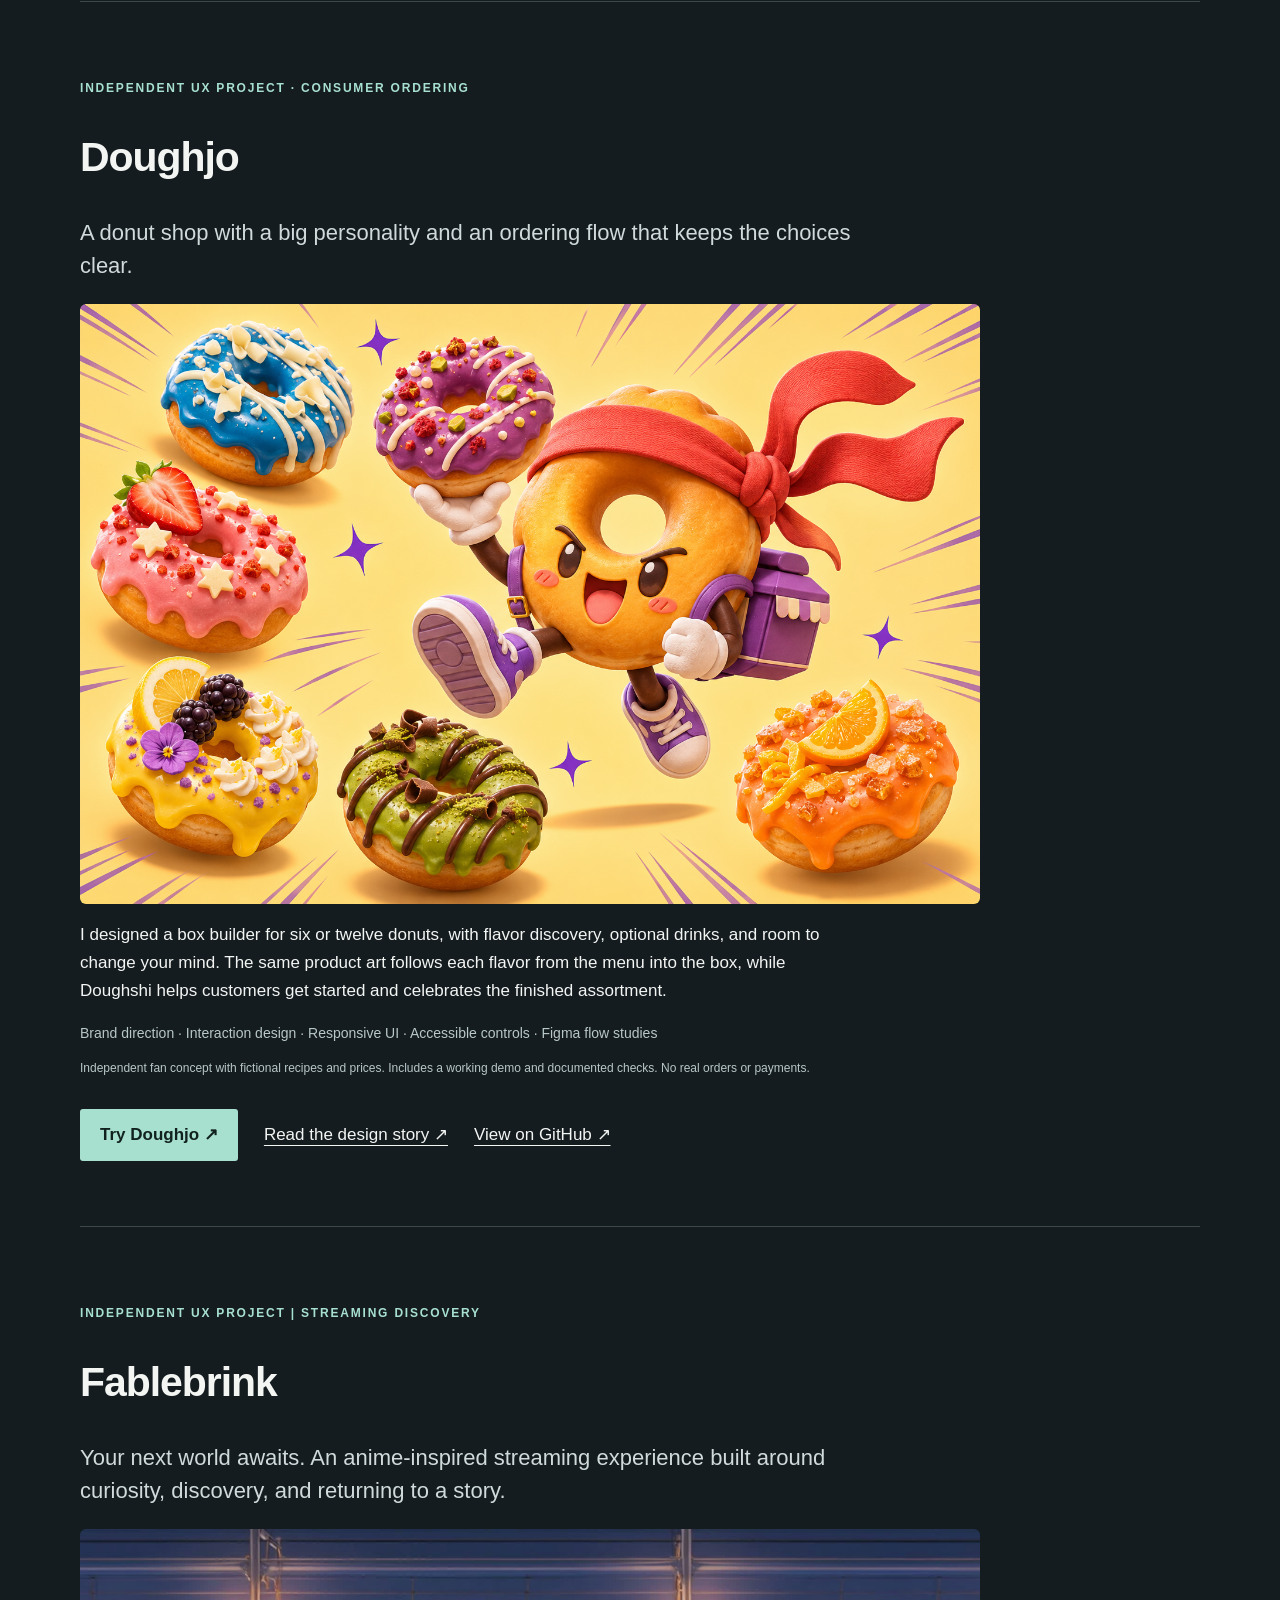
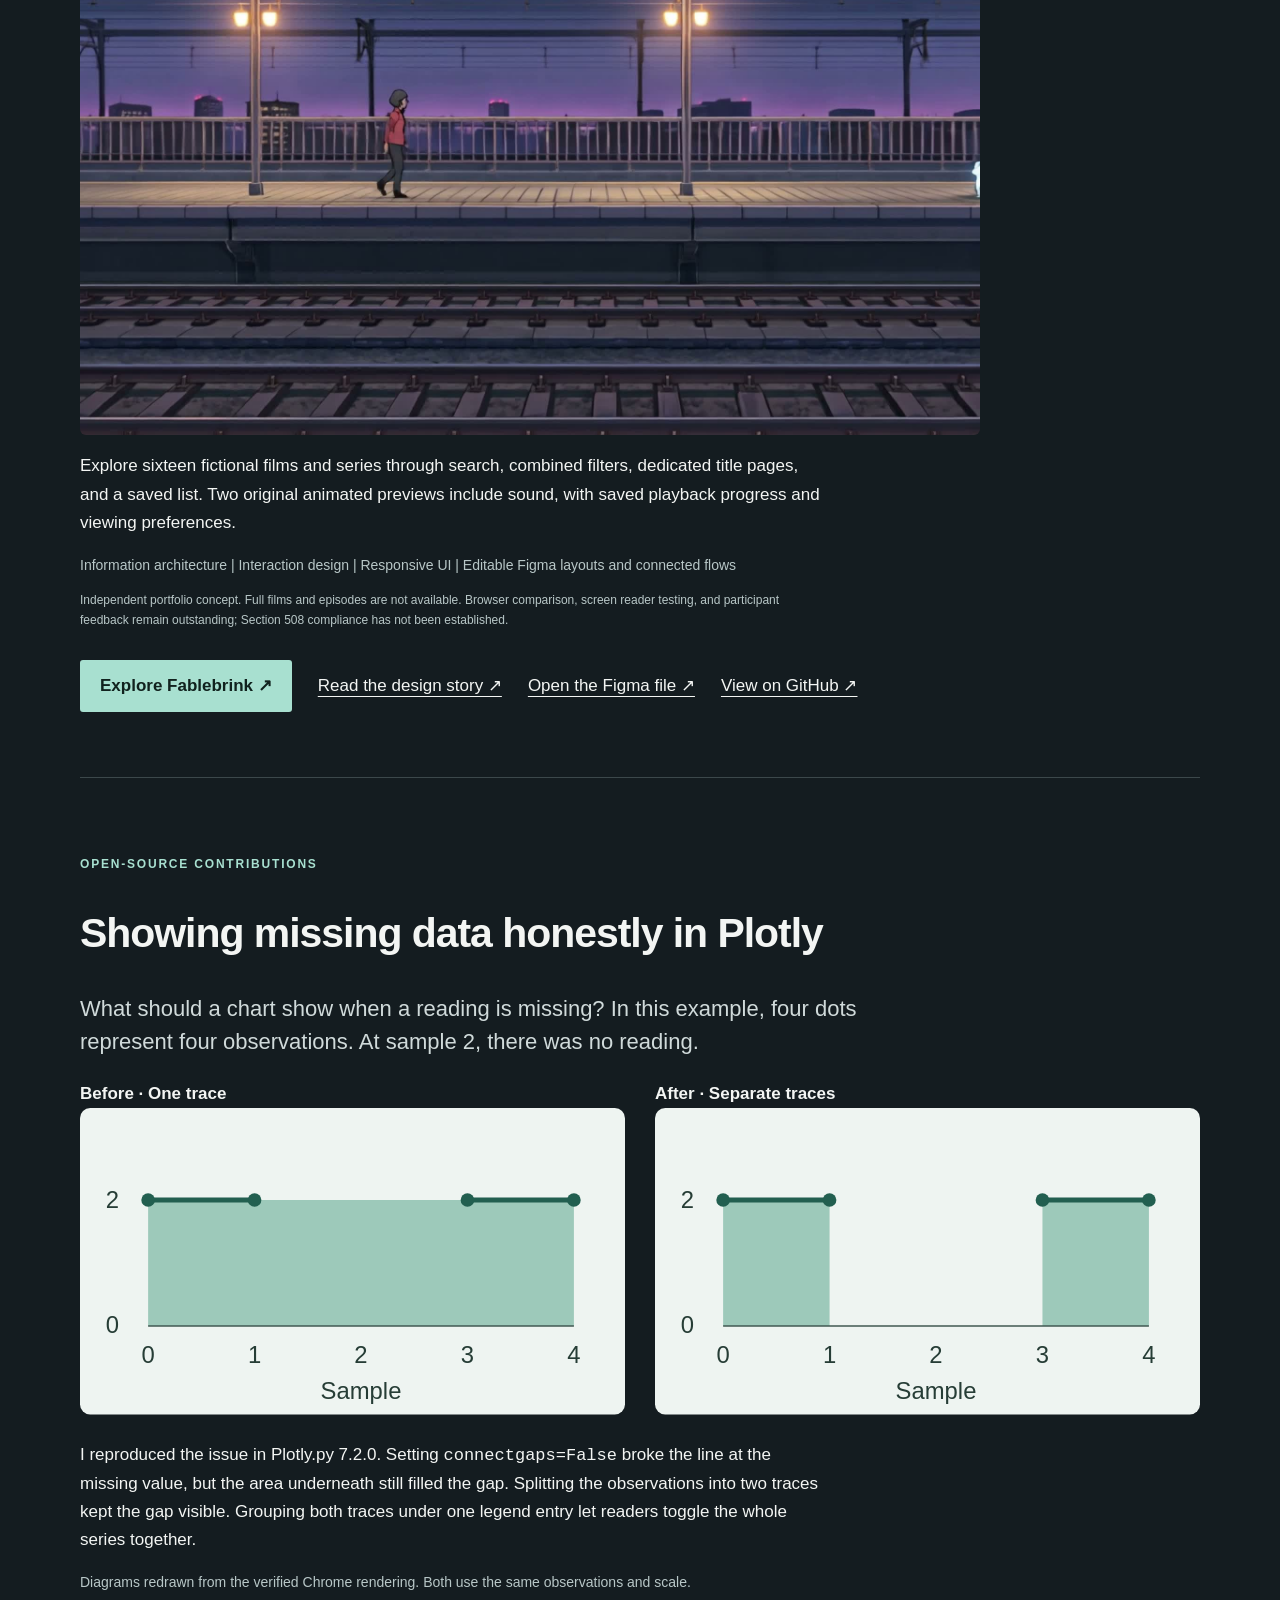
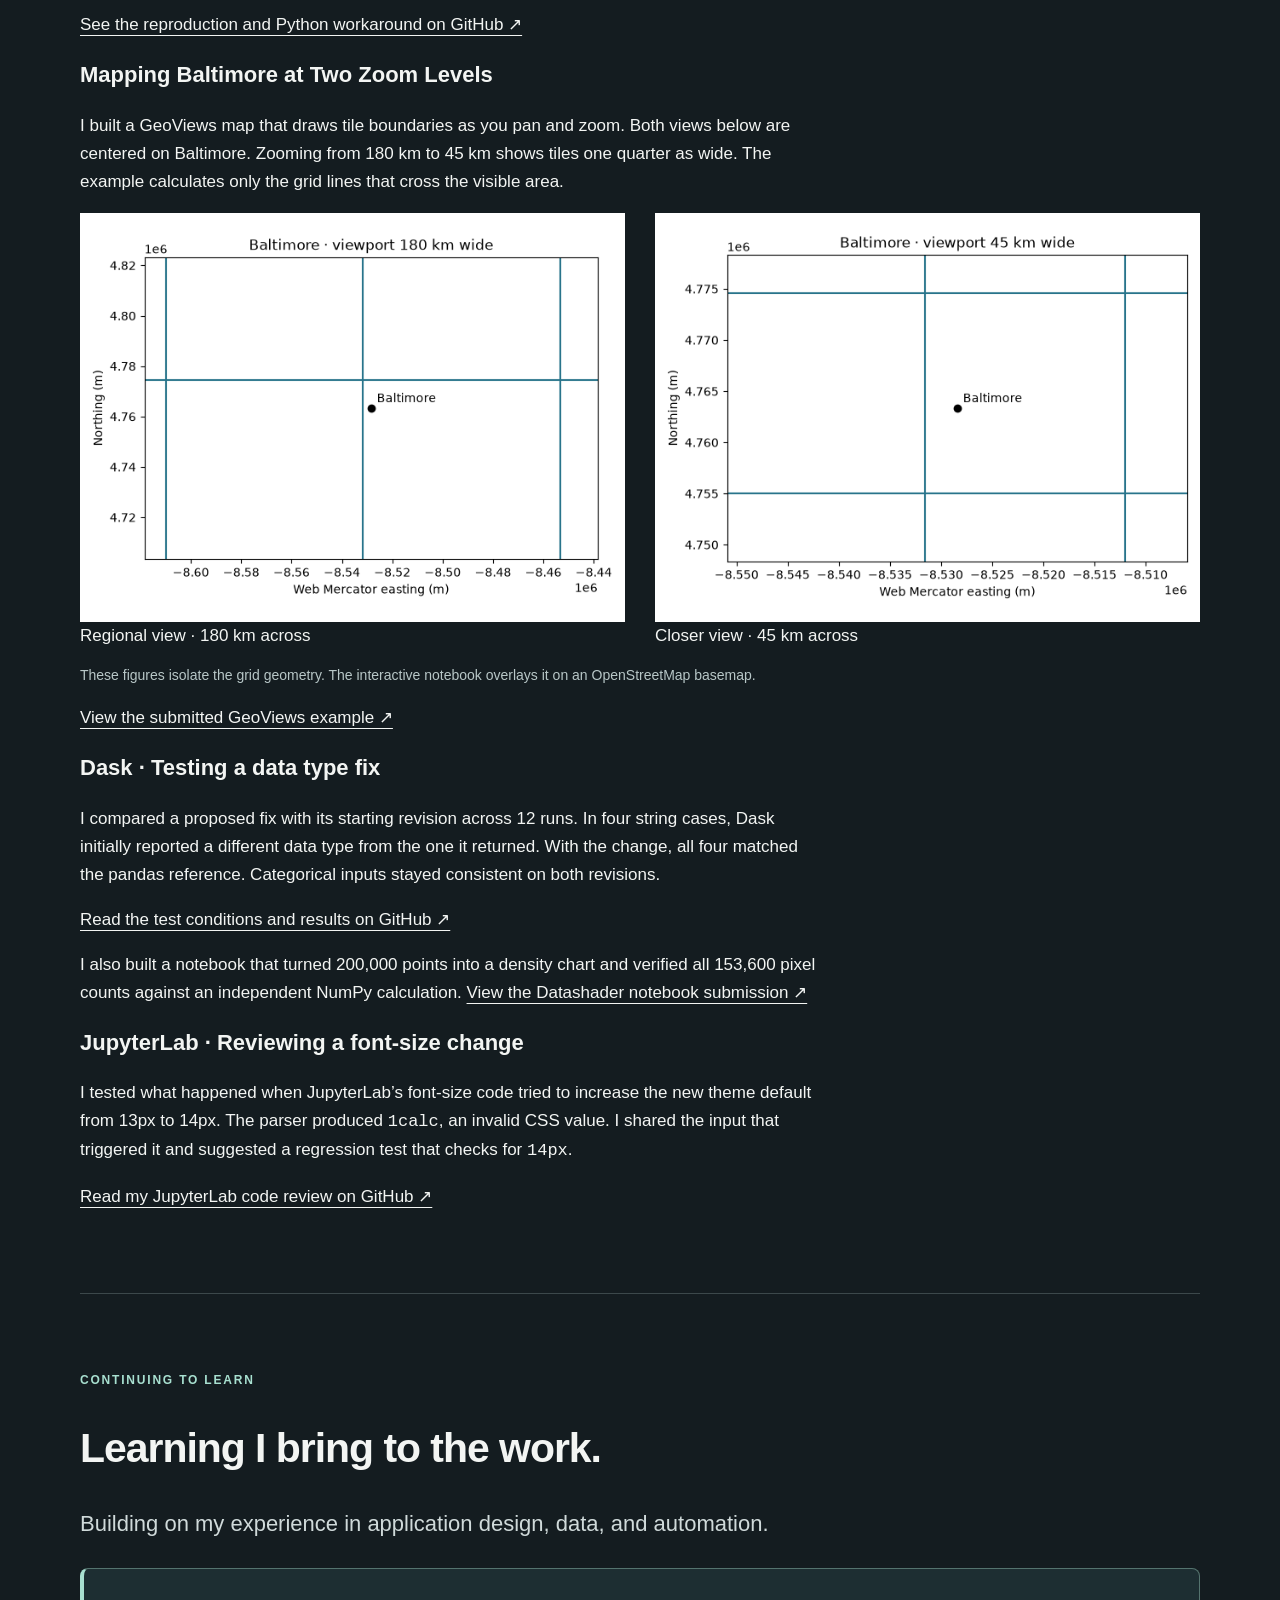
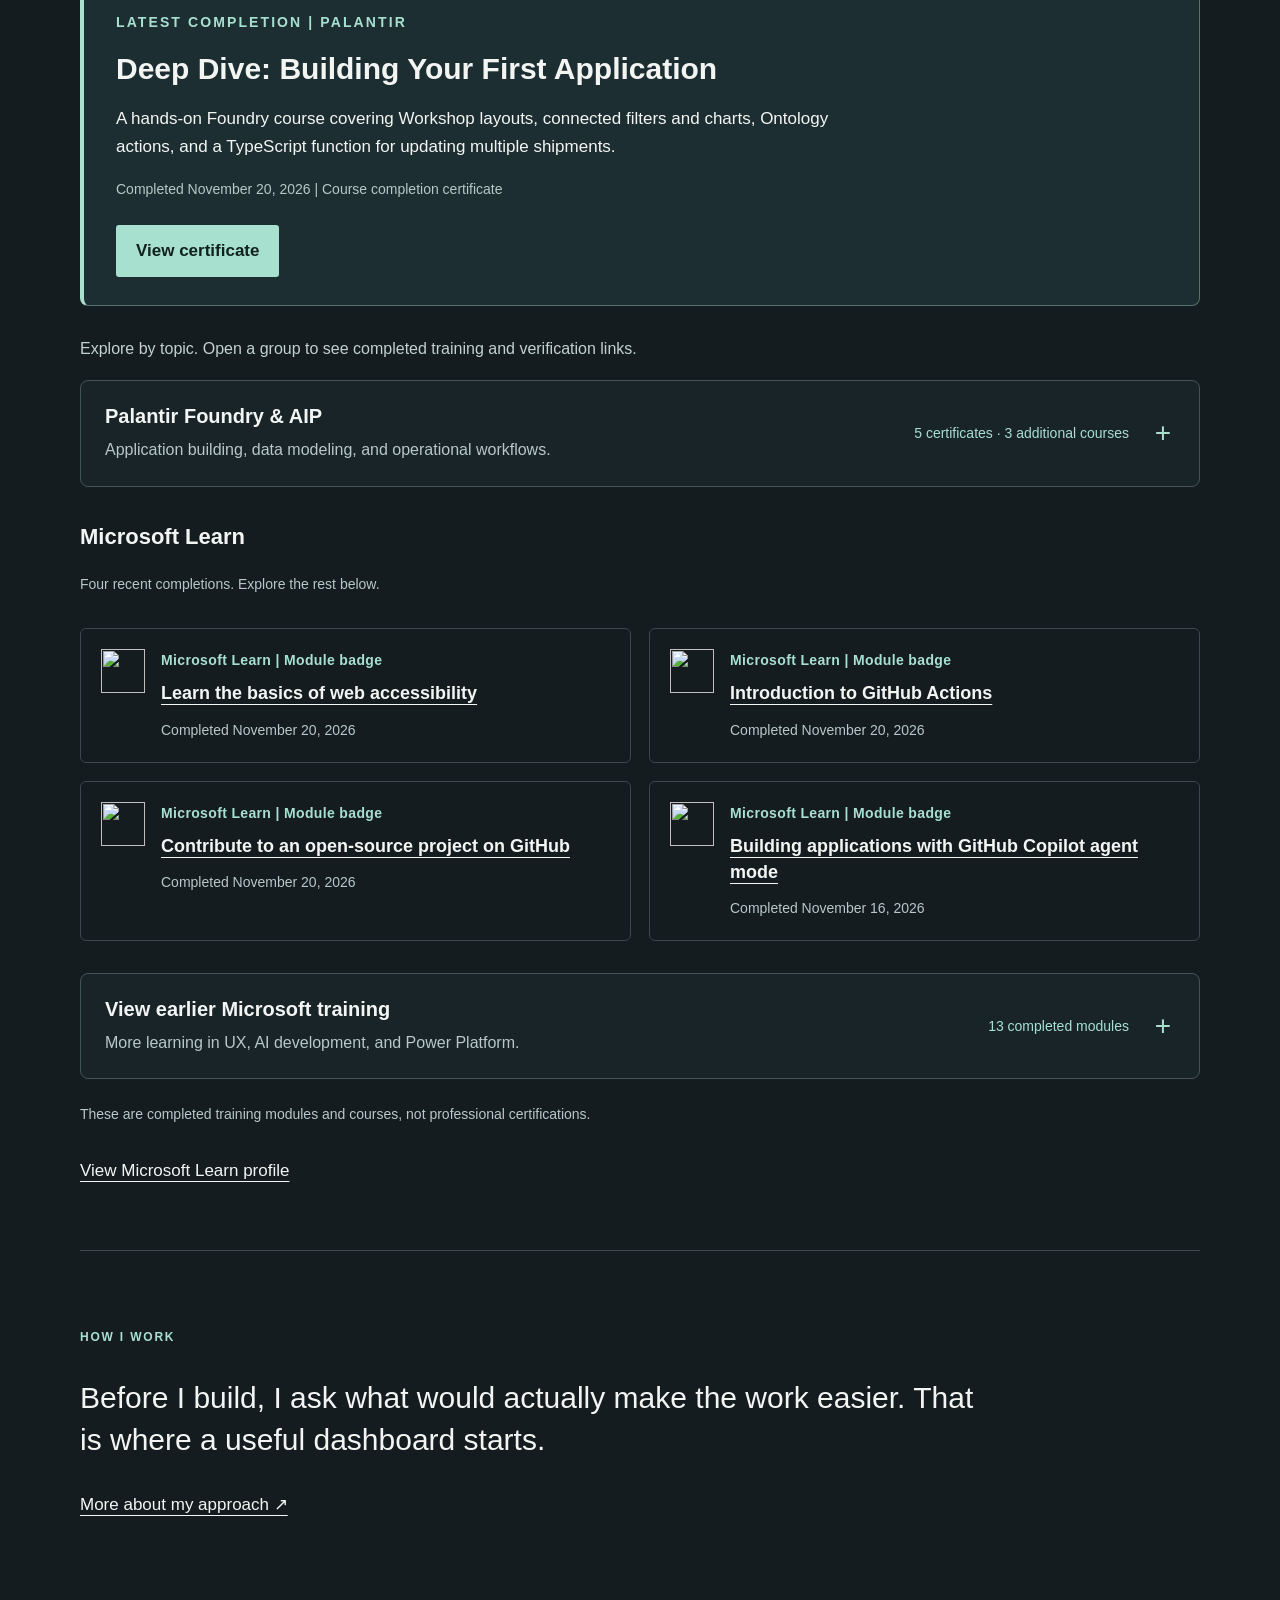
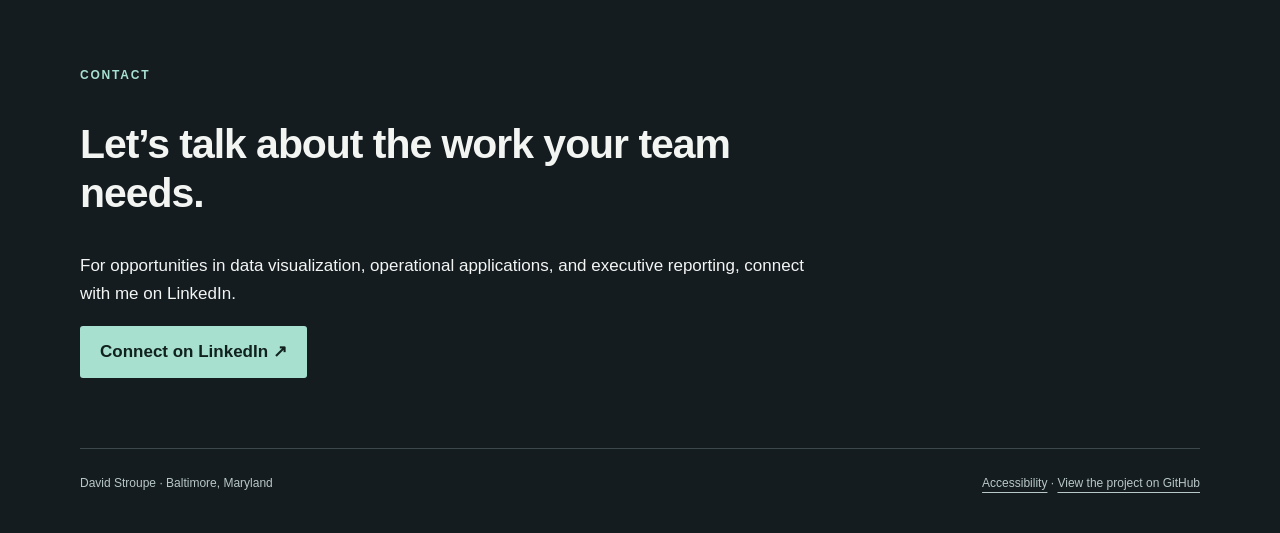
==== commit a80dfa39: "Feature JupyterLab font-size code review" ====
--- a/index.html
+++ b/index.html
@@ -30,5 +30,8 @@
 <p>I compared a proposed fix with its starting revision across 12 runs. In four string cases, Dask initially reported a different data type from the one it returned. With the change, all four matched the pandas reference. Categorical inputs stayed consistent on both revisions.</p>
 <p><a href="https://github.com/dask/dask/pull/12633#issuecomment-7203888467">Read the test conditions and results on GitHub ↗</a></p>
 <p>I also built a notebook that turned 200,000 points into a density chart and verified all 153,600 pixel counts against an independent NumPy calculation. <a href="https://github.com/dask/dask-examples/pull/251">View the Datashader notebook submission ↗</a></p>
+<h3 id="jupyterlab-code-review">JupyterLab · Reviewing a font-size change</h3>
+<p>I tested what happened when JupyterLab’s font-size code tried to increase the new theme default from 13px to 14px. The parser produced <code>1calc</code>, an invalid CSS value. I shared the input that triggered it and suggested a regression test that checks for <code>14px</code>.</p>
+<p><a href="https://github.com/jupyterlab/jupyterlab/pull/18978#issuecomment-7224992755">Read my JupyterLab code review on GitHub ↗</a></p>
 </section>
 <section class="section" id="learning" aria-labelledby="learning-title"><p class="eyebrow">Continuing to learn</p><h2 id="learning-title">Learning I bring to the work.</h2><p class="lead">Building on my experience in application design, data, and automation.</p><article class="learning-feature"><p class="eyebrow">Latest completion | Palantir</p><h3>Deep Dive: Building Your First Application</h3><p>A hands-on Foundry course covering Workshop layouts, connected filters and charts, Ontology actions, and a TypeScript function for updating multiple shipments.</p><p class="meta">Completed <time datetime="2026-11-20">November 20, 2026</time> | Course completion certificate</p><a class="button" href="https://verify.skilljar.com/c/xtmkrnbkkpsg">View certificate</a></article><p class="learning-hint">Explore by topic. Open a group to see completed training and verification links.</p><details class="learning-group" name="training-topics"><summary><span><strong>Palantir Foundry & AIP</strong><span class="learning-description">Application building, data modeling, and operational workflows.</span></span><span class="learning-count">5 certificates · 3 additional courses</span></summary><div class="learning-content"><p class="meta">The latest certificate is featured above. Earlier certificates and completed courses are listed below.</p><ul class="learning-grid"><li class="learning-card"><div><p class="eyebrow">Palantir | Course completion certificate</p><h3><a href="https://verify.skilljar.com/c/ytf2zccqqxf3">Deep Dive: Creating Your First Ontology</a></h3><p class="meta">Completed <time datetime="2026-11-20">November 20, 2026</time></p></div></li><li class="learning-card"><div><p class="eyebrow">Palantir | Course completion certificate</p><h3><a href="https://verify.skilljar.com/c/zuc9rydqugae">Speedrun: Your First End-to-End Workflow</a></h3><p class="meta">Completed <time datetime="2026-09-09">September 9, 2026</time></p></div></li><li class="learning-card"><div><p class="eyebrow">Palantir | Course completion certificate</p><h3><a href="https://verify.skilljar.com/c/ituorsudphw9">Foundry &amp; AIP Builder Foundations Quiz</a></h3><p class="meta">Completed <time datetime="2026-08-07">August 7, 2026</time></p></div></li><li class="learning-card"><div><p class="eyebrow">Palantir | Course completion certificate</p><h3><a href="https://verify.skilljar.com/c/34dv45qu3bj6">Introduction to Foundry &amp; AIP for Enterprise Organizations</a></h3><p class="meta">Completed <time datetime="2026-08-07">August 7, 2026</time></p></div></li></ul><details class="learning-extra"><summary>Three more completed Palantir courses</summary><ul><li><a href="https://learn.palantir.com/foundry-aip-aware">Foundry &amp; AIP Aware</a> | Completed September 9, 2026</li><li><a href="https://learn.palantir.com/intro-to-foundry">Introduction to Palantir Foundry</a> | Completed August 7, 2026</li><li><a href="https://learn.palantir.com/workshop-course">Workshop</a> | Completed August 7, 2026</li></ul><p class="meta">These courses are marked complete in my Palantir learning profile. Links open the courses; no completion certificates were issued.</p></details></div></details><div class="microsoft-learning" aria-labelledby="microsoft-learning-title"><h3 id="microsoft-learning-title" style="margin-top:36px">Microsoft Learn</h3><p class="meta">Four recent completions. Explore the rest below.</p><ul class="learning-grid"><li class="learning-card"><img src="https://learn.microsoft.com/en-us/training/achievements/generic-badge.svg" alt="" width="72" height="72" loading="lazy"><div><p class="eyebrow">Microsoft Learn | Module badge</p><h3><a href="https://learn.microsoft.com/en-us/users/dstroupe-1306/achievements/print/WQF63FPN">Learn the basics of web accessibility</a></h3><p class="meta">Completed <time datetime="2026-11-20">November 20, 2026</time></p></div></li><li class="learning-card"><img src="https://learn.microsoft.com/en-us/training/achievements/generic-badge.svg" alt="" width="72" height="72" loading="lazy"><div><p class="eyebrow">Microsoft Learn | Module badge</p><h3><a href="https://learn.microsoft.com/en-us/users/dstroupe-1306/achievements/print/2SMFAU7V">Introduction to GitHub Actions</a></h3><p class="meta">Completed <time datetime="2026-11-20">November 20, 2026</time></p></div></li><li class="learning-card"><img src="https://learn.microsoft.com/en-us/training/achievements/generic-badge.svg" alt="" width="72" height="72" loading="lazy"><div><p class="eyebrow">Microsoft Learn | Module badge</p><h3><a href="https://learn.microsoft.com/en-us/users/dstroupe-1306/achievements/print/DHTM4GFJ">Contribute to an open-source project on GitHub</a></h3><p class="meta">Completed <time datetime="2026-11-20">November 20, 2026</time></p></div></li><li class="learning-card"><img src="https://learn.microsoft.com/en-us/training/achievements/generic-badge.svg" alt="" width="72" height="72" loading="lazy"><div><p class="eyebrow">Microsoft Learn | Module badge</p><h3><a href="https://learn.microsoft.com/en-us/users/dstroupe-1306/achievements/print/973YS7BU">Building applications with GitHub Copilot agent mode</a></h3><p class="meta">Completed <time datetime="2026-11-16">November 16, 2026</time></p></div></li></ul><details class="learning-group"><summary><span><strong>View earlier Microsoft training</strong><span class="learning-description">More learning in UX, AI development, and Power Platform.</span></span><span class="learning-count">13 completed modules</span></summary><div class="learning-content"><ul class="learning-grid"><li class="learning-card"><img src="https://learn.microsoft.com/en-us/training/achievements/generic-badge.svg" alt="" width="72" height="72" loading="lazy"><div><p class="eyebrow">Microsoft Learn | Module badge</p><h3><a href="https://learn.microsoft.com/en-us/users/dstroupe-1306/achievements/print/NEXVBRZF">Develop unit tests using GitHub Copilot tools</a></h3><p class="meta">Completed <time datetime="2026-11-16">November 16, 2026</time></p></div></li><li class="learning-card"><img src="https://learn.microsoft.com/en-us/training/achievements/generic-badge.svg" alt="" width="72" height="72" loading="lazy"><div><p class="eyebrow">Microsoft Learn | Module badge</p><h3><a href="https://learn.microsoft.com/en-us/users/dstroupe-1306/achievements/print/X4RQB43Y">Developer use cases for AI with GitHub Copilot</a></h3><p class="meta">Completed <time datetime="2026-11-16">November 16, 2026</time></p></div></li><li class="learning-card"><img src="https://learn.microsoft.com/en-us/training/achievements/generic-badge.svg" alt="" width="72" height="72" loading="lazy"><div><p class="eyebrow">Microsoft Learn | Module badge</p><h3><a href="https://learn.microsoft.com/en-us/users/dstroupe-1306/achievements/print/ZTVB5KJ2">Management and customization considerations with GitHub Copilot</a></h3><p class="meta">Completed <time datetime="2026-11-16">November 16, 2026</time></p></div></li><li class="learning-card"><img src="https://learn.microsoft.com/en-us/training/achievements/ux-design.svg" alt="" width="72" height="72" loading="lazy"><div><p class="eyebrow">Microsoft Learn | Module badge</p><h3><a href="https://learn.microsoft.com/en-us/users/dstroupe-1306/achievements/print/HVWXSSG8">Foundations of user experience and design thinking</a></h3><p class="meta">Completed <time datetime="2026-11-15">November 15, 2026</time></p></div></li><li class="learning-card"><img src="https://learn.microsoft.com/en-us/training/achievements/generic-badge.svg" alt="" width="72" height="72" loading="lazy"><div><p class="eyebrow">Microsoft Learn | Module badge</p><h3><a href="https://learn.microsoft.com/en-us/users/dstroupe-1306/achievements/print/WQFRLK2N">Responsible AI with GitHub Copilot</a></h3><p class="meta">Completed <time datetime="2026-11-15">November 15, 2026</time></p></div></li><li class="learning-card"><img src="https://learn.microsoft.com/en-us/training/achievements/generic-badge.svg" alt="" width="72" height="72" loading="lazy"><div><p class="eyebrow">Microsoft Learn | Module badge</p><h3><a href="https://learn.microsoft.com/en-us/users/dstroupe-1306/achievements/print/HVWXT3N8">Introduction to prompt engineering with GitHub Copilot</a></h3><p class="meta">Completed <time datetime="2026-11-15">November 15, 2026</time></p></div></li><li class="learning-card"><img src="https://learn.microsoft.com/en-us/learn/achievements/generic-badge.svg" alt="" width="72" height="72" loading="lazy"><div><p class="eyebrow">Microsoft Learn | Module badge</p><h3><a href="https://learn.microsoft.com/en-us/users/dstroupe-1306/achievements/print/973WKRKU">Introduction to GitHub Copilot</a></h3><p class="meta">Completed <time datetime="2026-11-15">November 15, 2026</time></p></div></li><li class="learning-card"><img src="https://learn.microsoft.com/en-us/training/achievements/multiple-data-sources.svg" alt="" width="72" height="72" loading="lazy"><div><p class="eyebrow">Microsoft Learn | Module badge</p><h3><a href="https://learn.microsoft.com/en-us/users/dstroupe-1306/achievements/print/NM8A3JZF">Power Automate's deep integration across multiple data sources</a></h3><p class="meta">Completed <time datetime="2026-04-15">April 15, 2026</time></p></div></li><li class="learning-card"><img src="https://learn.microsoft.com/en-us/training/achievements/manage-user-information.svg" alt="" width="72" height="72" loading="lazy"><div><p class="eyebrow">Microsoft Learn | Module badge</p><h3><a href="https://learn.microsoft.com/en-us/users/dstroupe-1306/achievements/print/9R6W5XJU">Build flows to manage user information</a></h3><p class="meta">Completed <time datetime="2026-04-15">April 15, 2026</time></p></div></li><li class="learning-card"><img src="https://learn.microsoft.com/en-us/training/achievements/build-approval-flows.svg" alt="" width="72" height="72" loading="lazy"><div><p class="eyebrow">Microsoft Learn | Module badge</p><h3><a href="https://learn.microsoft.com/en-us/users/dstroupe-1306/achievements/print/379W3RFH">Build approval flows with Power Automate</a></h3><p class="meta">Completed <time datetime="2026-04-15">April 15, 2026</time></p></div></li><li class="learning-card"><img src="https://learn.microsoft.com/en-us/training/achievements/get-started-with-flow.svg" alt="" width="72" height="72" loading="lazy"><div><p class="eyebrow">Microsoft Learn | Module badge</p><h3><a href="https://learn.microsoft.com/en-us/users/dstroupe-1306/achievements/print/NMHG4J2F">Get started with Power Automate</a></h3><p class="meta">Completed <time datetime="2026-04-13">April 13, 2026</time></p></div></li><li class="learning-card"><img src="https://learn.microsoft.com/en-us/training/achievements/generic-badge.svg" alt="" width="72" height="72" loading="lazy"><div><p class="eyebrow">Microsoft Learn | Module badge</p><h3><a href="https://learn.microsoft.com/en-us/users/dstroupe-1306/achievements/print/46M75UXK">Write effective prompts to achieve optimal results</a></h3><p class="meta">Completed <time datetime="2026-04-05">April 5, 2026</time></p></div></li><li class="learning-card"><img src="https://learn.microsoft.com/en-us/training/achievements/get-started-power-bi.svg" alt="" width="72" height="72" loading="lazy"><div><p class="eyebrow">Microsoft Learn | Module badge</p><h3><a href="https://learn.microsoft.com/en-us/users/dstroupe-1306/achievements/print/HZC5YBE8">Get started building with Power BI</a></h3><p class="meta">Completed <time datetime="2026-04-05">April 5, 2026</time></p></div></li></ul></div></details></div><p class="meta learning-note">These are completed training modules and courses, not professional certifications.</p><div class="actions"><a href="https://learn.microsoft.com/en-us/users/dstroupe-1306/achievements">View Microsoft Learn profile</a></div></section><section class="section"><p class="eyebrow">How I work</p><p class="quote">Before I build, I ask what would actually make the work easier. That is where a useful dashboard starts.</p><a href="about.html">More about my approach ↗</a></section></main><section class="contact" id="contact" aria-labelledby="contact-title"><p class="eyebrow">Contact</p><h2 id="contact-title">Let’s talk about the work your team needs.</h2><p>For opportunities in data visualization, operational applications, and executive reporting, connect with me on LinkedIn.</p><a class="button" href="https://www.linkedin.com/in/david-stroupe/">Connect on LinkedIn ↗</a></section><footer><span>David Stroupe · Baltimore, Maryland</span><span><a href="accessibility.html">Accessibility</a> · <a href="https://github.com/dnstroupe/data-design-portfolio">View the project on GitHub</a></span></footer></div></body></html>
